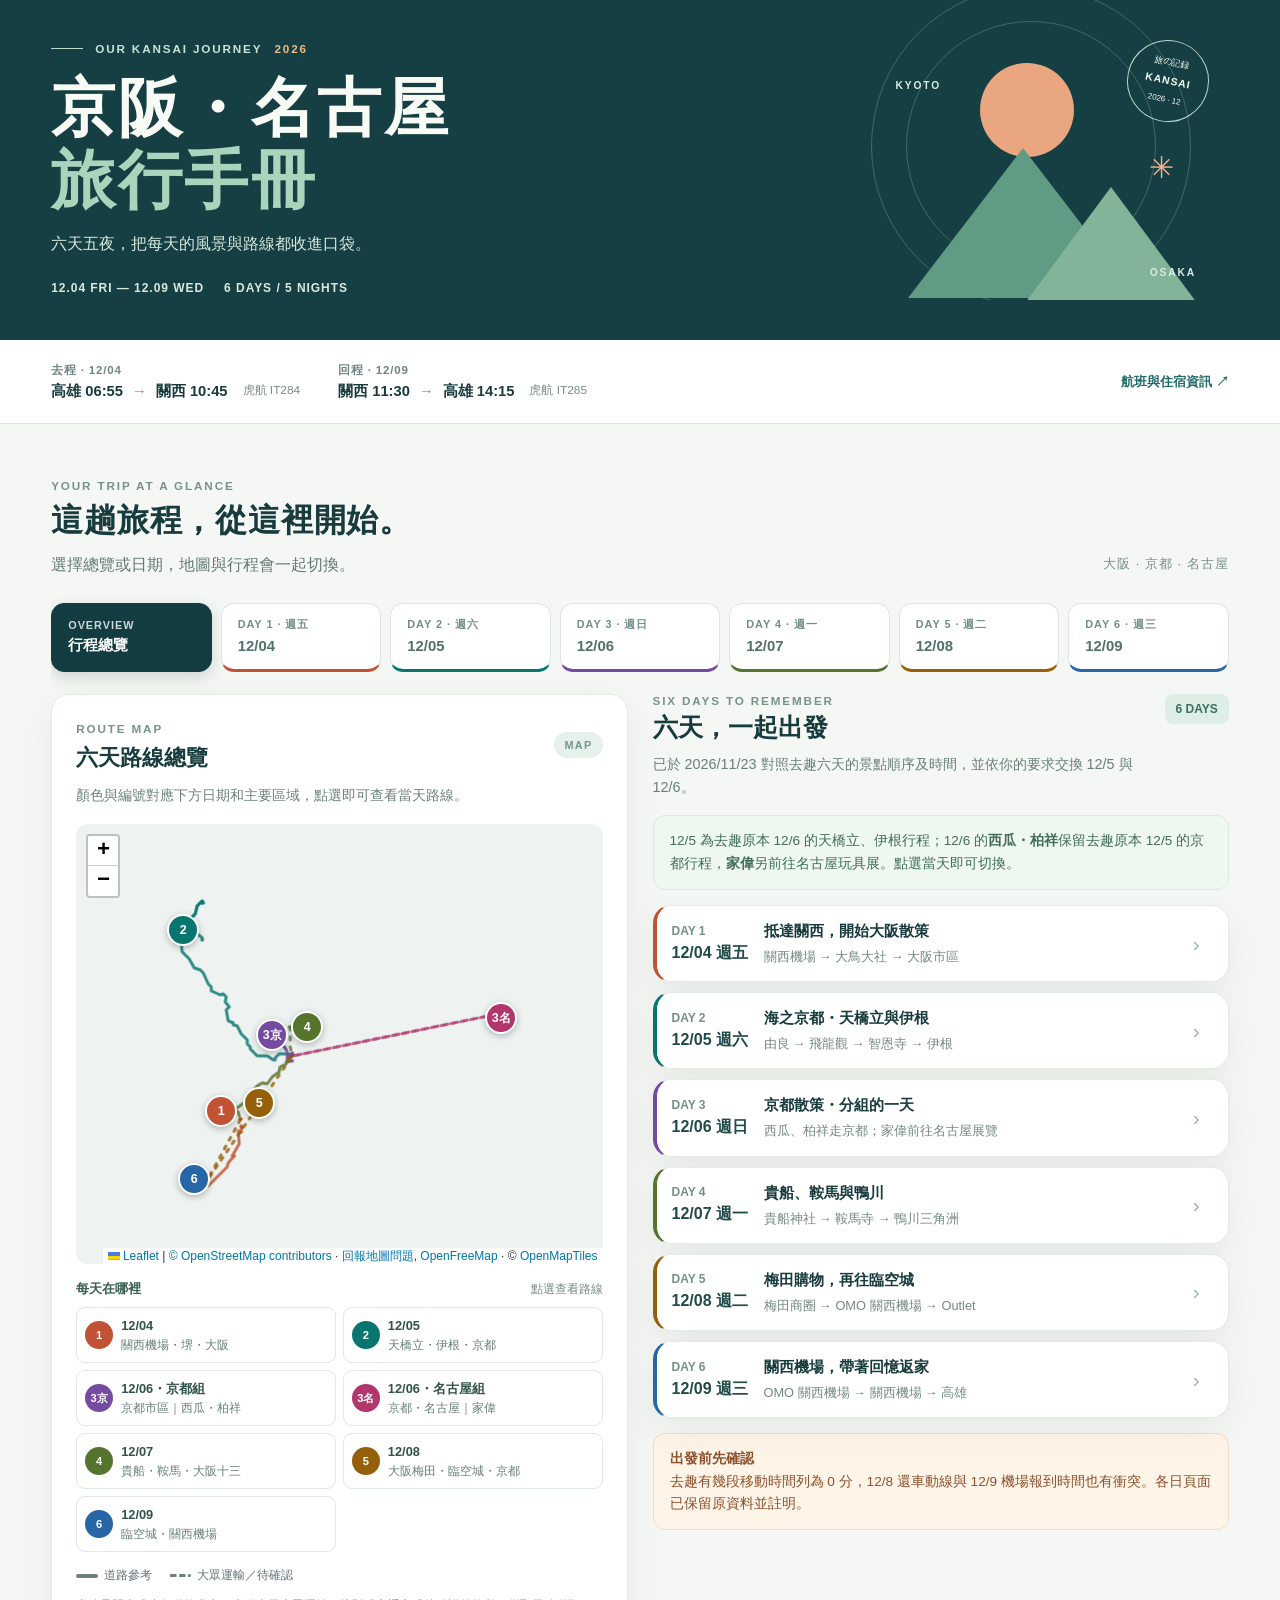
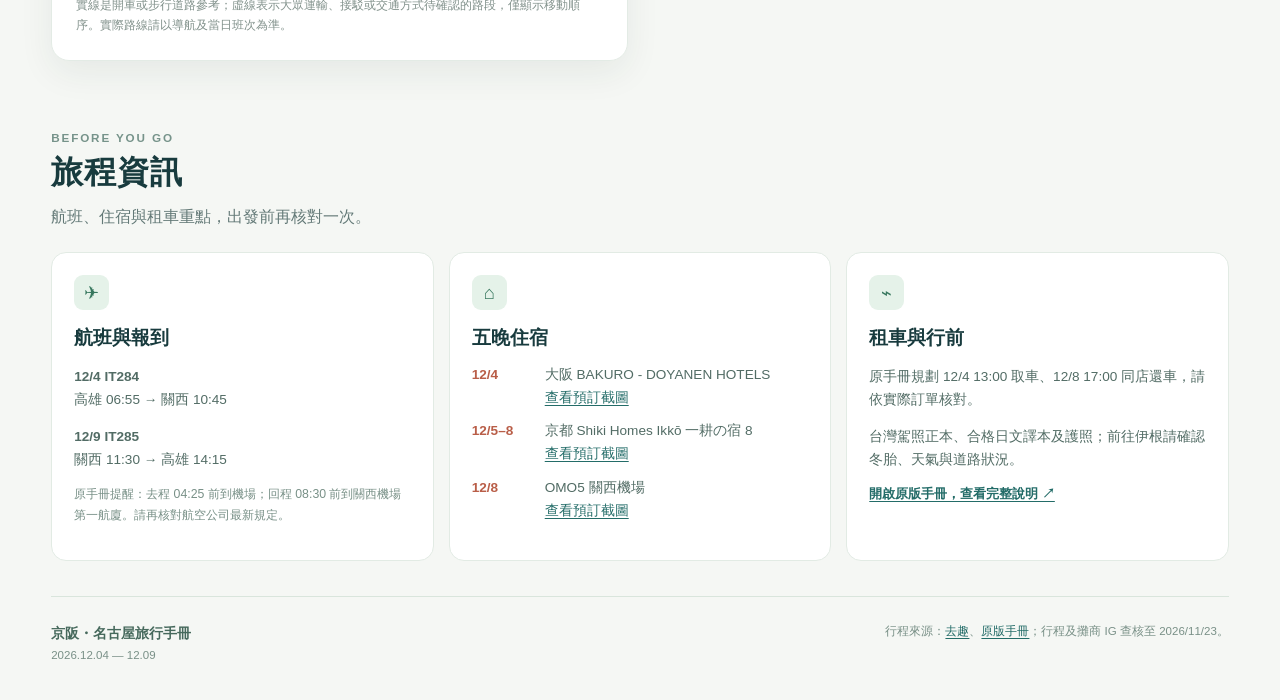
==== kansai.html @ f2fd90d2 "Add new Kansai/Nagoya travel handbook as kansai.html The redesigned handbook (interactive map, per-d" ====
<!doctype html>
<html lang="zh-Hant">
<head>
  <meta charset="utf-8">
  <meta name="viewport" content="width=device-width, initial-scale=1">
  <meta name="theme-color" content="#133c40">
  <meta name="description" content="2026 京阪六日旅行手冊，每日路線、交通、住宿與名古屋展覽資訊。">
  <title>京阪・名古屋旅行手冊 | 2026.12.04—12.09</title>
  <link rel="stylesheet" href="assets/vendor/leaflet/leaflet.css">
  <link rel="stylesheet" href="assets/vendor/maplibre/maplibre-gl.css">
  <link rel="stylesheet" href="assets/style.css?v=20261124">
  <script src="assets/vendor/leaflet/leaflet.js" defer></script>
  <script src="assets/vendor/maplibre/maplibre-gl.js" defer></script>
  <script src="assets/vendor/maplibre/leaflet-maplibre-gl.js" defer></script>
  <script src="assets/dealers.js?v=20261124" defer></script>
  <script src="assets/itinerary.js?v=20261124" defer></script>
  <script src="assets/transport.js?v=20261124" defer></script>
  <script src="assets/photos.js?v=20261124" defer></script>
  <script src="assets/routes.js?v=20261124" defer></script>
  <script src="assets/app.js?v=20261124" defer></script>
</head>
<body>
  <a class="skip-link" href="#main">跳到行程內容</a>
  <header class="hero">
    <div class="wrap hero-inner">
      <div class="hero-copy">
        <div class="eyebrow"><span class="eyebrow-line"></span> OUR KANSAI JOURNEY <span>2026</span></div>
        <h1>京阪・名古屋<br><em>旅行手冊</em></h1>
        <p>六天五夜，把每天的風景與路線都收進口袋。</p>
        <div class="hero-meta"><span>12.04 FRI — 12.09 WED</span><span>6 DAYS / 5 NIGHTS</span></div>
      </div>
      <div class="hero-art" aria-hidden="true">
        <div class="art-orbit orbit-one"></div><div class="art-orbit orbit-two"></div>
        <div class="art-sun"></div><div class="art-mountain mountain-one"></div><div class="art-mountain mountain-two"></div>
        <div class="art-stamp"><span>旅の記録</span><strong>KANSAI</strong><small>2026 · 12</small></div>
        <span class="art-label label-kyoto">KYOTO</span><span class="art-label label-osaka">OSAKA</span><span class="art-star">✳</span>
      </div>
    </div>
  </header>

  <div class="travel-strip"><div class="wrap travel-strip-inner">
    <div><span class="strip-label">去程 · 12/04</span><strong>高雄 06:55 <span class="route-arrow">→</span> 關西 10:45</strong><small>虎航 IT284</small></div>
    <div><span class="strip-label">回程 · 12/09</span><strong>關西 11:30 <span class="route-arrow">→</span> 高雄 14:15</strong><small>虎航 IT285</small></div>
    <a href="#practical">航班與住宿資訊 <span aria-hidden="true">↗</span></a>
  </div></div>

  <main class="wrap main" id="main">
    <div class="section-heading intro-heading"><div><div class="kicker">YOUR TRIP AT A GLANCE</div><h2>這趟旅程，從這裡開始。</h2><p>選擇總覽或日期，地圖與行程會一起切換。</p></div><span class="heading-note">大阪 · 京都 · 名古屋</span></div>
    <nav id="day-nav" class="day-nav" aria-label="選擇行程日期"></nav>
    <div id="group-control" class="group-control" hidden></div>
    <div class="workspace">
      <section class="map-panel panel" aria-labelledby="map-title">
        <div class="panel-heading"><div><span class="kicker">ROUTE MAP</span><h2 id="map-title">旅程總覽</h2></div><span class="map-badge">MAP</span></div>
        <p class="map-intro" id="map-intro">六天路線一次看，選擇日期可查看當天的景點順序。</p>
        <div id="map" class="map" aria-label="行程地圖"></div>
        <p id="map-fallback" class="map-fallback" role="status" hidden>地圖底圖暫時無法載入；景點、路線標記和下方的 Google 地圖連結仍可使用。請確認網路連線後重新整理。</p>
        <div id="map-stops" class="map-stops" aria-label="當日景點順序" hidden></div>
        <div id="map-days" class="map-days" aria-label="各日路線與區域" hidden></div>
        <div id="map-legend" class="map-legend"></div>
        <p id="map-missing" class="map-missing" hidden></p>
        <p class="map-caption">實線是開車或步行道路參考；虛線表示大眾運輸、接駁或交通方式待確認的路段，僅顯示移動順序。實際路線請以導航及當日班次為準。</p>
      </section>
      <section id="itinerary" class="itinerary" aria-live="polite"></section>
    </div>

    <section class="practical" id="practical" aria-labelledby="practical-title">
      <div class="section-heading"><div><div class="kicker">BEFORE YOU GO</div><h2 id="practical-title">旅程資訊</h2><p>航班、住宿與租車重點，出發前再核對一次。</p></div></div>
      <div class="practical-grid">
        <article class="info-card"><span class="info-icon">✈</span><h3>航班與報到</h3><p><strong>12/4 IT284</strong><br>高雄 06:55 → 關西 10:45</p><p><strong>12/9 IT285</strong><br>關西 11:30 → 高雄 14:15</p><p class="muted">原手冊提醒：去程 04:25 前到機場；回程 08:30 前到關西機場第一航廈。請再核對航空公司最新規定。</p></article>
        <article class="info-card"><span class="info-icon">⌂</span><h3>五晚住宿</h3><ul class="stay-list"><li><b>12/4</b><span>大阪 BAKURO - DOYANEN HOTELS<br><a href="BAKURO%20DOYANEN%20HOTELS.jpg" target="_blank" rel="noopener">查看預訂截圖</a></span></li><li><b>12/5–8</b><span>京都 Shiki Homes Ikkō 一耕の宿 8<br><a href="1205-1208%EF%BD%9CShiki%20Homes%20Ikk%C5%8D%20%E4%B8%80%E8%80%95%E3%81%AE%E5%AE%BF%208.jpg" target="_blank" rel="noopener">查看預訂截圖</a></span></li><li><b>12/8</b><span>OMO5 關西機場<br><a href="1208%EF%BD%9COMO%E6%98%9F%E9%87%8E%E9%A3%AF%E5%BA%97.jpg" target="_blank" rel="noopener">查看預訂截圖</a></span></li></ul></article>
        <article class="info-card"><span class="info-icon">⌁</span><h3>租車與行前</h3><p>原手冊規劃 12/4 13:00 取車、12/8 17:00 同店還車，請依實際訂單核對。</p><p>台灣駕照正本、合格日文譯本及護照；前往伊根請確認冬胎、天氣與道路狀況。</p><a class="text-link" href="osaka.html" target="_blank" rel="noopener">開啟原版手冊，查看完整說明 ↗</a></article>
      </div>
    </section>
    <footer><div><strong>京阪・名古屋旅行手冊</strong><span>2026.12.04 — 12.09</span></div><div>行程來源：<a href="https://www.chictrip.com.tw/?travelScheduleList=open" target="_blank" rel="noopener">去趣</a>、<a href="osaka.html" target="_blank" rel="noopener">原版手冊</a>；行程及攤商 IG 查核至 2026/11/23。</div></footer>
  </main>
</body>
</html>
---- assets/vendor/leaflet/leaflet.css ----
/* required styles */

.leaflet-pane,
.leaflet-tile,
.leaflet-marker-icon,
.leaflet-marker-shadow,
.leaflet-tile-container,
.leaflet-pane > svg,
.leaflet-pane > canvas,
.leaflet-zoom-box,
.leaflet-image-layer,
.leaflet-layer {
	position: absolute;
	left: 0;
	top: 0;
	}
.leaflet-container {
	overflow: hidden;
	}
.leaflet-tile,
.leaflet-marker-icon,
.leaflet-marker-shadow {
	-webkit-user-select: none;
	   -moz-user-select: none;
	        user-select: none;
	  -webkit-user-drag: none;
	}
/* Prevents IE11 from highlighting tiles in blue */
.leaflet-tile::selection {
	background: transparent;
}
/* Safari renders non-retina tile on retina better with this, but Chrome is worse */
.leaflet-safari .leaflet-tile {
	image-rendering: -webkit-optimize-contrast;
	}
/* hack that prevents hw layers "stretching" when loading new tiles */
.leaflet-safari .leaflet-tile-container {
	width: 1600px;
	height: 1600px;
	-webkit-transform-origin: 0 0;
	}
.leaflet-marker-icon,
.leaflet-marker-shadow {
	display: block;
	}
/* .leaflet-container svg: reset svg max-width decleration shipped in Joomla! (joomla.org) 3.x */
/* .leaflet-container img: map is broken in FF if you have max-width: 100% on tiles */
.leaflet-container .leaflet-overlay-pane svg {
	max-width: none !important;
	max-height: none !important;
	}
.leaflet-container .leaflet-marker-pane img,
.leaflet-container .leaflet-shadow-pane img,
.leaflet-container .leaflet-tile-pane img,
.leaflet-container img.leaflet-image-layer,
.leaflet-container .leaflet-tile {
	max-width: none !important;
	max-height: none !important;
	width: auto;
	padding: 0;
	}

.leaflet-container img.leaflet-tile {
	/* See: https://bugs.chromium.org/p/chromium/issues/detail?id=600120 */
	mix-blend-mode: plus-lighter;
}

.leaflet-container.leaflet-touch-zoom {
	-ms-touch-action: pan-x pan-y;
	touch-action: pan-x pan-y;
	}
.leaflet-container.leaflet-touch-drag {
	-ms-touch-action: pinch-zoom;
	/* Fallback for FF which doesn't support pinch-zoom */
	touch-action: none;
	touch-action: pinch-zoom;
}
.leaflet-container.leaflet-touch-drag.leaflet-touch-zoom {
	-ms-touch-action: none;
	touch-action: none;
}
.leaflet-container {
	-webkit-tap-highlight-color: transparent;
}
.leaflet-container a {
	-webkit-tap-highlight-color: rgba(51, 181, 229, 0.4);
}
.leaflet-tile {
	filter: inherit;
	visibility: hidden;
	}
.leaflet-tile-loaded {
	visibility: inherit;
	}
.leaflet-zoom-box {
	width: 0;
	height: 0;
	-moz-box-sizing: border-box;
	     box-sizing: border-box;
	z-index: 800;
	}
/* workaround for https://bugzilla.mozilla.org/show_bug.cgi?id=888319 */
.leaflet-overlay-pane svg {
	-moz-user-select: none;
	}

.leaflet-pane         { z-index: 400; }

.leaflet-tile-pane    { z-index: 200; }
.leaflet-overlay-pane { z-index: 400; }
.leaflet-shadow-pane  { z-index: 500; }
.leaflet-marker-pane  { z-index: 600; }
.leaflet-tooltip-pane   { z-index: 650; }
.leaflet-popup-pane   { z-index: 700; }

.leaflet-map-pane canvas { z-index: 100; }
.leaflet-map-pane svg    { z-index: 200; }

.leaflet-vml-shape {
	width: 1px;
	height: 1px;
	}
.lvml {
	behavior: url(#default#VML);
	display: inline-block;
	position: absolute;
	}


/* control positioning */

.leaflet-control {
	position: relative;
	z-index: 800;
	pointer-events: visiblePainted; /* IE 9-10 doesn't have auto */
	pointer-events: auto;
	}
.leaflet-top,
.leaflet-bottom {
	position: absolute;
	z-index: 1000;
	pointer-events: none;
	}
.leaflet-top {
	top: 0;
	}
.leaflet-right {
	right: 0;
	}
.leaflet-bottom {
	bottom: 0;
	}
.leaflet-left {
	left: 0;
	}
.leaflet-control {
	float: left;
	clear: both;
	}
.leaflet-right .leaflet-control {
	float: right;
	}
.leaflet-top .leaflet-control {
	margin-top: 10px;
	}
.leaflet-bottom .leaflet-control {
	margin-bottom: 10px;
	}
.leaflet-left .leaflet-control {
	margin-left: 10px;
	}
.leaflet-right .leaflet-control {
	margin-right: 10px;
	}


/* zoom and fade animations */

.leaflet-fade-anim .leaflet-popup {
	opacity: 0;
	-webkit-transition: opacity 0.2s linear;
	   -moz-transition: opacity 0.2s linear;
	        transition: opacity 0.2s linear;
	}
.leaflet-fade-anim .leaflet-map-pane .leaflet-popup {
	opacity: 1;
	}
.leaflet-zoom-animated {
	-webkit-transform-origin: 0 0;
	    -ms-transform-origin: 0 0;
	        transform-origin: 0 0;
	}
svg.leaflet-zoom-animated {
	will-change: transform;
}

.leaflet-zoom-anim .leaflet-zoom-animated {
	-webkit-transition: -webkit-transform 0.25s cubic-bezier(0,0,0.25,1);
	   -moz-transition:    -moz-transform 0.25s cubic-bezier(0,0,0.25,1);
	        transition:         transform 0.25s cubic-bezier(0,0,0.25,1);
	}
.leaflet-zoom-anim .leaflet-tile,
.leaflet-pan-anim .leaflet-tile {
	-webkit-transition: none;
	   -moz-transition: none;
	        transition: none;
	}

.leaflet-zoom-anim .leaflet-zoom-hide {
	visibility: hidden;
	}


/* cursors */

.leaflet-interactive {
	cursor: pointer;
	}
.leaflet-grab {
	cursor: -webkit-grab;
	cursor:    -moz-grab;
	cursor:         grab;
	}
.leaflet-crosshair,
.leaflet-crosshair .leaflet-interactive {
	cursor: crosshair;
	}
.leaflet-popup-pane,
.leaflet-control {
	cursor: auto;
	}
.leaflet-dragging .leaflet-grab,
.leaflet-dragging .leaflet-grab .leaflet-interactive,
.leaflet-dragging .leaflet-marker-draggable {
	cursor: move;
	cursor: -webkit-grabbing;
	cursor:    -moz-grabbing;
	cursor:         grabbing;
	}

/* marker & overlays interactivity */
.leaflet-marker-icon,
.leaflet-marker-shadow,
.leaflet-image-layer,
.leaflet-pane > svg path,
.leaflet-tile-container {
	pointer-events: none;
	}

.leaflet-marker-icon.leaflet-interactive,
.leaflet-image-layer.leaflet-interactive,
.leaflet-pane > svg path.leaflet-interactive,
svg.leaflet-image-layer.leaflet-interactive path {
	pointer-events: visiblePainted; /* IE 9-10 doesn't have auto */
	pointer-events: auto;
	}

/* visual tweaks */

.leaflet-container {
	background: #ddd;
	outline-offset: 1px;
	}
.leaflet-container a {
	color: #0078A8;
	}
.leaflet-zoom-box {
	border: 2px dotted #38f;
	background: rgba(255,255,255,0.5);
	}


/* general typography */
.leaflet-container {
	font-family: "Helvetica Neue", Arial, Helvetica, sans-serif;
	font-size: 12px;
	font-size: 0.75rem;
	line-height: 1.5;
	}


/* general toolbar styles */

.leaflet-bar {
	box-shadow: 0 1px 5px rgba(0,0,0,0.65);
	border-radius: 4px;
	}
.leaflet-bar a {
	background-color: #fff;
	border-bottom: 1px solid #ccc;
	width: 26px;
	height: 26px;
	line-height: 26px;
	display: block;
	text-align: center;
	text-decoration: none;
	color: black;
	}
.leaflet-bar a,
.leaflet-control-layers-toggle {
	background-position: 50% 50%;
	background-repeat: no-repeat;
	display: block;
	}
.leaflet-bar a:hover,
.leaflet-bar a:focus {
	background-color: #f4f4f4;
	}
.leaflet-bar a:first-child {
	border-top-left-radius: 4px;
	border-top-right-radius: 4px;
	}
.leaflet-bar a:last-child {
	border-bottom-left-radius: 4px;
	border-bottom-right-radius: 4px;
	border-bottom: none;
	}
.leaflet-bar a.leaflet-disabled {
	cursor: default;
	background-color: #f4f4f4;
	color: #bbb;
	}

.leaflet-touch .leaflet-bar a {
	width: 30px;
	height: 30px;
	line-height: 30px;
	}
.leaflet-touch .leaflet-bar a:first-child {
	border-top-left-radius: 2px;
	border-top-right-radius: 2px;
	}
.leaflet-touch .leaflet-bar a:last-child {
	border-bottom-left-radius: 2px;
	border-bottom-right-radius: 2px;
	}

/* zoom control */

.leaflet-control-zoom-in,
.leaflet-control-zoom-out {
	font: bold 18px 'Lucida Console', Monaco, monospace;
	text-indent: 1px;
	}

.leaflet-touch .leaflet-control-zoom-in, .leaflet-touch .leaflet-control-zoom-out  {
	font-size: 22px;
	}


/* layers control */

.leaflet-control-layers {
	box-shadow: 0 1px 5px rgba(0,0,0,0.4);
	background: #fff;
	border-radius: 5px;
	}
.leaflet-control-layers-toggle {
	background-image: url(images/layers.png);
	width: 36px;
	height: 36px;
	}
.leaflet-retina .leaflet-control-layers-toggle {
	background-image: url(images/layers-2x.png);
	background-size: 26px 26px;
	}
.leaflet-touch .leaflet-control-layers-toggle {
	width: 44px;
	height: 44px;
	}
.leaflet-control-layers .leaflet-control-layers-list,
.leaflet-control-layers-expanded .leaflet-control-layers-toggle {
	display: none;
	}
.leaflet-control-layers-expanded .leaflet-control-layers-list {
	display: block;
	position: relative;
	}
.leaflet-control-layers-expanded {
	padding: 6px 10px 6px 6px;
	color: #333;
	background: #fff;
	}
.leaflet-control-layers-scrollbar {
	overflow-y: scroll;
	overflow-x: hidden;
	padding-right: 5px;
	}
.leaflet-control-layers-selector {
	margin-top: 2px;
	position: relative;
	top: 1px;
	}
.leaflet-control-layers label {
	display: block;
	font-size: 13px;
	font-size: 1.08333em;
	}
.leaflet-control-layers-separator {
	height: 0;
	border-top: 1px solid #ddd;
	margin: 5px -10px 5px -6px;
	}

/* Default icon URLs */
.leaflet-default-icon-path { /* used only in path-guessing heuristic, see L.Icon.Default */
	background-image: url(images/marker-icon.png);
	}


/* attribution and scale controls */

.leaflet-container .leaflet-control-attribution {
	background: #fff;
	background: rgba(255, 255, 255, 0.8);
	margin: 0;
	}
.leaflet-control-attribution,
.leaflet-control-scale-line {
	padding: 0 5px;
	color: #333;
	line-height: 1.4;
	}
.leaflet-control-attribution a {
	text-decoration: none;
	}
.leaflet-control-attribution a:hover,
.leaflet-control-attribution a:focus {
	text-decoration: underline;
	}
.leaflet-attribution-flag {
	display: inline !important;
	vertical-align: baseline !important;
	width: 1em;
	height: 0.6669em;
	}
.leaflet-left .leaflet-control-scale {
	margin-left: 5px;
	}
.leaflet-bottom .leaflet-control-scale {
	margin-bottom: 5px;
	}
.leaflet-control-scale-line {
	border: 2px solid #777;
	border-top: none;
	line-height: 1.1;
	padding: 2px 5px 1px;
	white-space: nowrap;
	-moz-box-sizing: border-box;
	     box-sizing: border-box;
	background: rgba(255, 255, 255, 0.8);
	text-shadow: 1px 1px #fff;
	}
.leaflet-control-scale-line:not(:first-child) {
	border-top: 2px solid #777;
	border-bottom: none;
	margin-top: -2px;
	}
.leaflet-control-scale-line:not(:first-child):not(:last-child) {
	border-bottom: 2px solid #777;
	}

.leaflet-touch .leaflet-control-attribution,
.leaflet-touch .leaflet-control-layers,
.leaflet-touch .leaflet-bar {
	box-shadow: none;
	}
.leaflet-touch .leaflet-control-layers,
.leaflet-touch .leaflet-bar {
	border: 2px solid rgba(0,0,0,0.2);
	background-clip: padding-box;
	}


/* popup */

.leaflet-popup {
	position: absolute;
	text-align: center;
	margin-bottom: 20px;
	}
.leaflet-popup-content-wrapper {
	padding: 1px;
	text-align: left;
	border-radius: 12px;
	}
.leaflet-popup-content {
	margin: 13px 24px 13px 20px;
	line-height: 1.3;
	font-size: 13px;
	font-size: 1.08333em;
	min-height: 1px;
	}
.leaflet-popup-content p {
	margin: 17px 0;
	margin: 1.3em 0;
	}
.leaflet-popup-tip-container {
	width: 40px;
	height: 20px;
	position: absolute;
	left: 50%;
	margin-top: -1px;
	margin-left: -20px;
	overflow: hidden;
	pointer-events: none;
	}
.leaflet-popup-tip {
	width: 17px;
	height: 17px;
	padding: 1px;

	margin: -10px auto 0;
	pointer-events: auto;

	-webkit-transform: rotate(45deg);
	   -moz-transform: rotate(45deg);
	    -ms-transform: rotate(45deg);
	        transform: rotate(45deg);
	}
.leaflet-popup-content-wrapper,
.leaflet-popup-tip {
	background: white;
	color: #333;
	box-shadow: 0 3px 14px rgba(0,0,0,0.4);
	}
.leaflet-container a.leaflet-popup-close-button {
	position: absolute;
	top: 0;
	right: 0;
	border: none;
	text-align: center;
	width: 24px;
	height: 24px;
	font: 16px/24px Tahoma, Verdana, sans-serif;
	color: #757575;
	text-decoration: none;
	background: transparent;
	}
.leaflet-container a.leaflet-popup-close-button:hover,
.leaflet-container a.leaflet-popup-close-button:focus {
	color: #585858;
	}
.leaflet-popup-scrolled {
	overflow: auto;
	}

.leaflet-oldie .leaflet-popup-content-wrapper {
	-ms-zoom: 1;
	}
.leaflet-oldie .leaflet-popup-tip {
	width: 24px;
	margin: 0 auto;

	-ms-filter: "progid:DXImageTransform.Microsoft.Matrix(M11=0.70710678, M12=0.70710678, M21=-0.70710678, M22=0.70710678)";
	filter: progid:DXImageTransform.Microsoft.Matrix(M11=0.70710678, M12=0.70710678, M21=-0.70710678, M22=0.70710678);
	}

.leaflet-oldie .leaflet-control-zoom,
.leaflet-oldie .leaflet-control-layers,
.leaflet-oldie .leaflet-popup-content-wrapper,
.leaflet-oldie .leaflet-popup-tip {
	border: 1px solid #999;
	}


/* div icon */

.leaflet-div-icon {
	background: #fff;
	border: 1px solid #666;
	}


/* Tooltip */
/* Base styles for the element that has a tooltip */
.leaflet-tooltip {
	position: absolute;
	padding: 6px;
	background-color: #fff;
	border: 1px solid #fff;
	border-radius: 3px;
	color: #222;
	white-space: nowrap;
	-webkit-user-select: none;
	-moz-user-select: none;
	-ms-user-select: none;
	user-select: none;
	pointer-events: none;
	box-shadow: 0 1px 3px rgba(0,0,0,0.4);
	}
.leaflet-tooltip.leaflet-interactive {
	cursor: pointer;
	pointer-events: auto;
	}
.leaflet-tooltip-top:before,
.leaflet-tooltip-bottom:before,
.leaflet-tooltip-left:before,
.leaflet-tooltip-right:before {
	position: absolute;
	pointer-events: none;
	border: 6px solid transparent;
	background: transparent;
	content: "";
	}

/* Directions */

.leaflet-tooltip-bottom {
	margin-top: 6px;
}
.leaflet-tooltip-top {
	margin-top: -6px;
}
.leaflet-tooltip-bottom:before,
.leaflet-tooltip-top:before {
	left: 50%;
	margin-left: -6px;
	}
.leaflet-tooltip-top:before {
	bottom: 0;
	margin-bottom: -12px;
	border-top-color: #fff;
	}
.leaflet-tooltip-bottom:before {
	top: 0;
	margin-top: -12px;
	margin-left: -6px;
	border-bottom-color: #fff;
	}
.leaflet-tooltip-left {
	margin-left: -6px;
}
.leaflet-tooltip-right {
	margin-left: 6px;
}
.leaflet-tooltip-left:before,
.leaflet-tooltip-right:before {
	top: 50%;
	margin-top: -6px;
	}
.leaflet-tooltip-left:before {
	right: 0;
	margin-right: -12px;
	border-left-color: #fff;
	}
.leaflet-tooltip-right:before {
	left: 0;
	margin-left: -12px;
	border-right-color: #fff;
	}

/* Printing */

@media print {
	/* Prevent printers from removing background-images of controls. */
	.leaflet-control {
		-webkit-print-color-adjust: exact;
		print-color-adjust: exact;
		}
	}
---- assets/vendor/maplibre/maplibre-gl.css ----
.maplibregl-map{font:12px/20px Helvetica Neue,Arial,Helvetica,sans-serif;overflow:hidden;position:relative;-webkit-tap-highlight-color:rgb(0,0,0,0)}.maplibregl-canvas{left:0;position:absolute;top:0}.maplibregl-map:fullscreen{height:100%;width:100%}.maplibregl-ctrl-group button.maplibregl-ctrl-compass{touch-action:none}.maplibregl-canvas-container.maplibregl-interactive,.maplibregl-ctrl-group button.maplibregl-ctrl-compass{cursor:grab;-webkit-user-select:none;-moz-user-select:none;user-select:none}.maplibregl-canvas-container.maplibregl-interactive.maplibregl-track-pointer{cursor:pointer}.maplibregl-canvas-container.maplibregl-interactive:active,.maplibregl-ctrl-group button.maplibregl-ctrl-compass:active{cursor:grabbing}.maplibregl-canvas-container.maplibregl-touch-zoom-rotate,.maplibregl-canvas-container.maplibregl-touch-zoom-rotate .maplibregl-canvas{touch-action:pan-x pan-y}.maplibregl-canvas-container.maplibregl-touch-drag-pan,.maplibregl-canvas-container.maplibregl-touch-drag-pan .maplibregl-canvas{touch-action:pinch-zoom}.maplibregl-canvas-container.maplibregl-touch-zoom-rotate.maplibregl-touch-drag-pan,.maplibregl-canvas-container.maplibregl-touch-zoom-rotate.maplibregl-touch-drag-pan .maplibregl-canvas{touch-action:none}.maplibregl-canvas-container.maplibregl-touch-drag-pan.maplibregl-cooperative-gestures,.maplibregl-canvas-container.maplibregl-touch-drag-pan.maplibregl-cooperative-gestures .maplibregl-canvas{touch-action:pan-x pan-y}.maplibregl-ctrl-bottom-left,.maplibregl-ctrl-bottom-right,.maplibregl-ctrl-top-left,.maplibregl-ctrl-top-right{pointer-events:none;position:absolute;z-index:2}.maplibregl-ctrl-top-left{left:0;top:0}.maplibregl-ctrl-top-right{right:0;top:0}.maplibregl-ctrl-bottom-left{bottom:0;left:0}.maplibregl-ctrl-bottom-right{bottom:0;right:0}.maplibregl-ctrl{clear:both;pointer-events:auto;transform:translate(0)}.maplibregl-ctrl-top-left .maplibregl-ctrl{float:left;margin:10px 0 0 10px}.maplibregl-ctrl-top-right .maplibregl-ctrl{float:right;margin:10px 10px 0 0}.maplibregl-ctrl-bottom-left .maplibregl-ctrl{float:left;margin:0 0 10px 10px}.maplibregl-ctrl-bottom-right .maplibregl-ctrl{float:right;margin:0 10px 10px 0}.maplibregl-ctrl-group{background:#fff;border-radius:4px}.maplibregl-ctrl-group:not(:empty){box-shadow:0 0 0 2px rgba(0,0,0,.1)}@media (forced-colors:active){.maplibregl-ctrl-group:not(:empty){box-shadow:0 0 0 2px ButtonText}}.maplibregl-ctrl-group button{background-color:transparent;border:0;box-sizing:border-box;cursor:pointer;display:block;height:29px;outline:none;padding:0;width:29px}.maplibregl-ctrl-group button+button{border-top:1px solid #ddd}.maplibregl-ctrl button .maplibregl-ctrl-icon{background-position:50%;background-repeat:no-repeat;display:block;height:100%;width:100%}@media (forced-colors:active){.maplibregl-ctrl-icon{background-color:transparent}.maplibregl-ctrl-group button+button{border-top:1px solid ButtonText}}.maplibregl-ctrl button::-moz-focus-inner{border:0;padding:0}.maplibregl-ctrl-attrib-button:focus,.maplibregl-ctrl-group button:focus{box-shadow:0 0 2px 2px #0096ff}.maplibregl-ctrl button:disabled{cursor:not-allowed}.maplibregl-ctrl button:disabled .maplibregl-ctrl-icon{opacity:.25}@media (hover:hover){.maplibregl-ctrl button:not(:disabled):hover{background-color:rgba(0,0,0,.05)}}.maplibregl-ctrl button:not(:disabled):active{background-color:rgba(0,0,0,.05)}.maplibregl-ctrl-group button:focus:focus-visible{box-shadow:0 0 2px 2px #0096ff}.maplibregl-ctrl-group button:focus:not(:focus-visible){box-shadow:none}.maplibregl-ctrl-group button:focus:first-child{border-radius:4px 4px 0 0}.maplibregl-ctrl-group button:focus:last-child{border-radius:0 0 4px 4px}.maplibregl-ctrl-group button:focus:only-child{border-radius:inherit}.maplibregl-ctrl button.maplibregl-ctrl-zoom-out .maplibregl-ctrl-icon{background-image:url("data:image/svg+xml;charset=utf-8,%3Csvg xmlns='http://www.w3.org/2000/svg' width='29' height='29' fill='%23333' viewBox='0 0 29 29'%3E%3Cpath d='M10 13c-.75 0-1.5.75-1.5 1.5S9.25 16 10 16h9c.75 0 1.5-.75 1.5-1.5S19.75 13 19 13z'/%3E%3C/svg%3E")}.maplibregl-ctrl button.maplibregl-ctrl-zoom-in .maplibregl-ctrl-icon{background-image:url("data:image/svg+xml;charset=utf-8,%3Csvg xmlns='http://www.w3.org/2000/svg' width='29' height='29' fill='%23333' viewBox='0 0 29 29'%3E%3Cpath d='M14.5 8.5c-.75 0-1.5.75-1.5 1.5v3h-3c-.75 0-1.5.75-1.5 1.5S9.25 16 10 16h3v3c0 .75.75 1.5 1.5 1.5S16 19.75 16 19v-3h3c.75 0 1.5-.75 1.5-1.5S19.75 13 19 13h-3v-3c0-.75-.75-1.5-1.5-1.5'/%3E%3C/svg%3E")}@media (forced-colors:active){.maplibregl-ctrl button.maplibregl-ctrl-zoom-out .maplibregl-ctrl-icon{background-image:url("data:image/svg+xml;charset=utf-8,%3Csvg xmlns='http://www.w3.org/2000/svg' width='29' height='29' fill='%23fff' viewBox='0 0 29 29'%3E%3Cpath d='M10 13c-.75 0-1.5.75-1.5 1.5S9.25 16 10 16h9c.75 0 1.5-.75 1.5-1.5S19.75 13 19 13z'/%3E%3C/svg%3E")}.maplibregl-ctrl button.maplibregl-ctrl-zoom-in .maplibregl-ctrl-icon{background-image:url("data:image/svg+xml;charset=utf-8,%3Csvg xmlns='http://www.w3.org/2000/svg' width='29' height='29' fill='%23fff' viewBox='0 0 29 29'%3E%3Cpath d='M14.5 8.5c-.75 0-1.5.75-1.5 1.5v3h-3c-.75 0-1.5.75-1.5 1.5S9.25 16 10 16h3v3c0 .75.75 1.5 1.5 1.5S16 19.75 16 19v-3h3c.75 0 1.5-.75 1.5-1.5S19.75 13 19 13h-3v-3c0-.75-.75-1.5-1.5-1.5'/%3E%3C/svg%3E")}}@media (forced-colors:active) and (prefers-color-scheme:light){.maplibregl-ctrl button.maplibregl-ctrl-zoom-out .maplibregl-ctrl-icon{background-image:url("data:image/svg+xml;charset=utf-8,%3Csvg xmlns='http://www.w3.org/2000/svg' width='29' height='29' viewBox='0 0 29 29'%3E%3Cpath d='M10 13c-.75 0-1.5.75-1.5 1.5S9.25 16 10 16h9c.75 0 1.5-.75 1.5-1.5S19.75 13 19 13z'/%3E%3C/svg%3E")}.maplibregl-ctrl button.maplibregl-ctrl-zoom-in .maplibregl-ctrl-icon{background-image:url("data:image/svg+xml;charset=utf-8,%3Csvg xmlns='http://www.w3.org/2000/svg' width='29' height='29' viewBox='0 0 29 29'%3E%3Cpath d='M14.5 8.5c-.75 0-1.5.75-1.5 1.5v3h-3c-.75 0-1.5.75-1.5 1.5S9.25 16 10 16h3v3c0 .75.75 1.5 1.5 1.5S16 19.75 16 19v-3h3c.75 0 1.5-.75 1.5-1.5S19.75 13 19 13h-3v-3c0-.75-.75-1.5-1.5-1.5'/%3E%3C/svg%3E")}}.maplibregl-ctrl button.maplibregl-ctrl-fullscreen .maplibregl-ctrl-icon{background-image:url("data:image/svg+xml;charset=utf-8,%3Csvg xmlns='http://www.w3.org/2000/svg' width='29' height='29' fill='%23333' viewBox='0 0 29 29'%3E%3Cpath d='M24 16v5.5c0 1.75-.75 2.5-2.5 2.5H16v-1l3-1.5-4-5.5 1-1 5.5 4 1.5-3zM6 16l1.5 3 5.5-4 1 1-4 5.5 3 1.5v1H7.5C5.75 24 5 23.25 5 21.5V16zm7-11v1l-3 1.5 4 5.5-1 1-5.5-4L6 13H5V7.5C5 5.75 5.75 5 7.5 5zm11 2.5c0-1.75-.75-2.5-2.5-2.5H16v1l3 1.5-4 5.5 1 1 5.5-4 1.5 3h1z'/%3E%3C/svg%3E")}.maplibregl-ctrl button.maplibregl-ctrl-shrink .maplibregl-ctrl-icon{background-image:url("data:image/svg+xml;charset=utf-8,%3Csvg xmlns='http://www.w3.org/2000/svg' width='29' height='29' viewBox='0 0 29 29'%3E%3Cpath d='M18.5 16c-1.75 0-2.5.75-2.5 2.5V24h1l1.5-3 5.5 4 1-1-4-5.5 3-1.5v-1zM13 18.5c0-1.75-.75-2.5-2.5-2.5H5v1l3 1.5L4 24l1 1 5.5-4 1.5 3h1zm3-8c0 1.75.75 2.5 2.5 2.5H24v-1l-3-1.5L25 5l-1-1-5.5 4L17 5h-1zM10.5 13c1.75 0 2.5-.75 2.5-2.5V5h-1l-1.5 3L5 4 4 5l4 5.5L5 12v1z'/%3E%3C/svg%3E")}@media (forced-colors:active){.maplibregl-ctrl button.maplibregl-ctrl-fullscreen .maplibregl-ctrl-icon{background-image:url("data:image/svg+xml;charset=utf-8,%3Csvg xmlns='http://www.w3.org/2000/svg' width='29' height='29' fill='%23fff' viewBox='0 0 29 29'%3E%3Cpath d='M24 16v5.5c0 1.75-.75 2.5-2.5 2.5H16v-1l3-1.5-4-5.5 1-1 5.5 4 1.5-3zM6 16l1.5 3 5.5-4 1 1-4 5.5 3 1.5v1H7.5C5.75 24 5 23.25 5 21.5V16zm7-11v1l-3 1.5 4 5.5-1 1-5.5-4L6 13H5V7.5C5 5.75 5.75 5 7.5 5zm11 2.5c0-1.75-.75-2.5-2.5-2.5H16v1l3 1.5-4 5.5 1 1 5.5-4 1.5 3h1z'/%3E%3C/svg%3E")}.maplibregl-ctrl button.maplibregl-ctrl-shrink .maplibregl-ctrl-icon{background-image:url("data:image/svg+xml;charset=utf-8,%3Csvg xmlns='http://www.w3.org/2000/svg' width='29' height='29' fill='%23fff' viewBox='0 0 29 29'%3E%3Cpath d='M18.5 16c-1.75 0-2.5.75-2.5 2.5V24h1l1.5-3 5.5 4 1-1-4-5.5 3-1.5v-1zM13 18.5c0-1.75-.75-2.5-2.5-2.5H5v1l3 1.5L4 24l1 1 5.5-4 1.5 3h1zm3-8c0 1.75.75 2.5 2.5 2.5H24v-1l-3-1.5L25 5l-1-1-5.5 4L17 5h-1zM10.5 13c1.75 0 2.5-.75 2.5-2.5V5h-1l-1.5 3L5 4 4 5l4 5.5L5 12v1z'/%3E%3C/svg%3E")}}@media (forced-colors:active) and (prefers-color-scheme:light){.maplibregl-ctrl button.maplibregl-ctrl-fullscreen .maplibregl-ctrl-icon{background-image:url("data:image/svg+xml;charset=utf-8,%3Csvg xmlns='http://www.w3.org/2000/svg' width='29' height='29' viewBox='0 0 29 29'%3E%3Cpath d='M24 16v5.5c0 1.75-.75 2.5-2.5 2.5H16v-1l3-1.5-4-5.5 1-1 5.5 4 1.5-3zM6 16l1.5 3 5.5-4 1 1-4 5.5 3 1.5v1H7.5C5.75 24 5 23.25 5 21.5V16zm7-11v1l-3 1.5 4 5.5-1 1-5.5-4L6 13H5V7.5C5 5.75 5.75 5 7.5 5zm11 2.5c0-1.75-.75-2.5-2.5-2.5H16v1l3 1.5-4 5.5 1 1 5.5-4 1.5 3h1z'/%3E%3C/svg%3E")}.maplibregl-ctrl button.maplibregl-ctrl-shrink .maplibregl-ctrl-icon{background-image:url("data:image/svg+xml;charset=utf-8,%3Csvg xmlns='http://www.w3.org/2000/svg' width='29' height='29' viewBox='0 0 29 29'%3E%3Cpath d='M18.5 16c-1.75 0-2.5.75-2.5 2.5V24h1l1.5-3 5.5 4 1-1-4-5.5 3-1.5v-1zM13 18.5c0-1.75-.75-2.5-2.5-2.5H5v1l3 1.5L4 24l1 1 5.5-4 1.5 3h1zm3-8c0 1.75.75 2.5 2.5 2.5H24v-1l-3-1.5L25 5l-1-1-5.5 4L17 5h-1zM10.5 13c1.75 0 2.5-.75 2.5-2.5V5h-1l-1.5 3L5 4 4 5l4 5.5L5 12v1z'/%3E%3C/svg%3E")}}.maplibregl-ctrl button.maplibregl-ctrl-compass .maplibregl-ctrl-icon{background-image:url("data:image/svg+xml;charset=utf-8,%3Csvg xmlns='http://www.w3.org/2000/svg' width='29' height='29' fill='%23333' viewBox='0 0 29 29'%3E%3Cpath d='m10.5 14 4-8 4 8z'/%3E%3Cpath fill='%23ccc' d='m10.5 16 4 8 4-8z'/%3E%3C/svg%3E")}@media (forced-colors:active){.maplibregl-ctrl button.maplibregl-ctrl-compass .maplibregl-ctrl-icon{background-image:url("data:image/svg+xml;charset=utf-8,%3Csvg xmlns='http://www.w3.org/2000/svg' width='29' height='29' fill='%23fff' viewBox='0 0 29 29'%3E%3Cpath d='m10.5 14 4-8 4 8z'/%3E%3Cpath fill='%23ccc' d='m10.5 16 4 8 4-8z'/%3E%3C/svg%3E")}}@media (forced-colors:active) and (prefers-color-scheme:light){.maplibregl-ctrl button.maplibregl-ctrl-compass .maplibregl-ctrl-icon{background-image:url("data:image/svg+xml;charset=utf-8,%3Csvg xmlns='http://www.w3.org/2000/svg' width='29' height='29' viewBox='0 0 29 29'%3E%3Cpath d='m10.5 14 4-8 4 8z'/%3E%3Cpath fill='%23ccc' d='m10.5 16 4 8 4-8z'/%3E%3C/svg%3E")}}.maplibregl-ctrl button.maplibregl-ctrl-globe .maplibregl-ctrl-icon{background-image:url("data:image/svg+xml;charset=utf-8,%3Csvg xmlns='http://www.w3.org/2000/svg' width='22' height='22' fill='none' stroke='%23333' viewBox='0 0 22 22'%3E%3Ccircle cx='11' cy='11' r='8.5'/%3E%3Cpath d='M17.5 11c0 4.819-3.02 8.5-6.5 8.5S4.5 15.819 4.5 11 7.52 2.5 11 2.5s6.5 3.681 6.5 8.5Z'/%3E%3Cpath d='M13.5 11c0 2.447-.331 4.64-.853 6.206-.262.785-.562 1.384-.872 1.777-.314.399-.58.517-.775.517s-.461-.118-.775-.517c-.31-.393-.61-.992-.872-1.777C8.831 15.64 8.5 13.446 8.5 11s.331-4.64.853-6.206c.262-.785.562-1.384.872-1.777.314-.399.58-.517.775-.517s.461.118.775.517c.31.393.61.992.872 1.777.522 1.565.853 3.76.853 6.206Z'/%3E%3Cpath d='M11 7.5c-1.909 0-3.622-.166-4.845-.428-.616-.132-1.08-.283-1.379-.434a1.3 1.3 0 0 1-.224-.138q.07-.058.224-.138c.299-.151.763-.302 1.379-.434C7.378 5.666 9.091 5.5 11 5.5s3.622.166 4.845.428c.616.132 1.08.283 1.379.434.105.053.177.1.224.138q-.07.058-.224.138c-.299.151-.763.302-1.379.434-1.223.262-2.936.428-4.845.428ZM4.486 6.436ZM11 16.5c-1.909 0-3.622-.166-4.845-.428-.616-.132-1.08-.283-1.379-.434a1.3 1.3 0 0 1-.224-.138 1.3 1.3 0 0 1 .224-.138c.299-.151.763-.302 1.379-.434C7.378 14.666 9.091 14.5 11 14.5s3.622.166 4.845.428c.616.132 1.08.283 1.379.434.105.053.177.1.224.138a1.3 1.3 0 0 1-.224.138c-.299.151-.763.302-1.379.434-1.223.262-2.936.428-4.845.428Zm-6.514-1.064ZM11 12.5c-2.46 0-4.672-.222-6.255-.574-.796-.177-1.406-.38-1.805-.59a1.5 1.5 0 0 1-.39-.272.3.3 0 0 1-.047-.064.3.3 0 0 1 .048-.064c.066-.073.189-.167.389-.272.399-.21 1.009-.413 1.805-.59C6.328 9.722 8.54 9.5 11 9.5s4.672.222 6.256.574c.795.177 1.405.38 1.804.59.2.105.323.2.39.272a.3.3 0 0 1 .047.064.3.3 0 0 1-.048.064 1.4 1.4 0 0 1-.389.272c-.399.21-1.009.413-1.804.59-1.584.352-3.796.574-6.256.574Zm-8.501-1.51v.002zm0 .018v.002zm17.002.002v-.002zm0-.018v-.002z'/%3E%3C/svg%3E")}.maplibregl-ctrl button.maplibregl-ctrl-globe-enabled .maplibregl-ctrl-icon{background-image:url("data:image/svg+xml;charset=utf-8,%3Csvg xmlns='http://www.w3.org/2000/svg' width='22' height='22' fill='none' stroke='%2333b5e5' viewBox='0 0 22 22'%3E%3Ccircle cx='11' cy='11' r='8.5'/%3E%3Cpath d='M17.5 11c0 4.819-3.02 8.5-6.5 8.5S4.5 15.819 4.5 11 7.52 2.5 11 2.5s6.5 3.681 6.5 8.5Z'/%3E%3Cpath d='M13.5 11c0 2.447-.331 4.64-.853 6.206-.262.785-.562 1.384-.872 1.777-.314.399-.58.517-.775.517s-.461-.118-.775-.517c-.31-.393-.61-.992-.872-1.777C8.831 15.64 8.5 13.446 8.5 11s.331-4.64.853-6.206c.262-.785.562-1.384.872-1.777.314-.399.58-.517.775-.517s.461.118.775.517c.31.393.61.992.872 1.777.522 1.565.853 3.76.853 6.206Z'/%3E%3Cpath d='M11 7.5c-1.909 0-3.622-.166-4.845-.428-.616-.132-1.08-.283-1.379-.434a1.3 1.3 0 0 1-.224-.138q.07-.058.224-.138c.299-.151.763-.302 1.379-.434C7.378 5.666 9.091 5.5 11 5.5s3.622.166 4.845.428c.616.132 1.08.283 1.379.434.105.053.177.1.224.138q-.07.058-.224.138c-.299.151-.763.302-1.379.434-1.223.262-2.936.428-4.845.428ZM4.486 6.436ZM11 16.5c-1.909 0-3.622-.166-4.845-.428-.616-.132-1.08-.283-1.379-.434a1.3 1.3 0 0 1-.224-.138 1.3 1.3 0 0 1 .224-.138c.299-.151.763-.302 1.379-.434C7.378 14.666 9.091 14.5 11 14.5s3.622.166 4.845.428c.616.132 1.08.283 1.379.434.105.053.177.1.224.138a1.3 1.3 0 0 1-.224.138c-.299.151-.763.302-1.379.434-1.223.262-2.936.428-4.845.428Zm-6.514-1.064ZM11 12.5c-2.46 0-4.672-.222-6.255-.574-.796-.177-1.406-.38-1.805-.59a1.5 1.5 0 0 1-.39-.272.3.3 0 0 1-.047-.064.3.3 0 0 1 .048-.064c.066-.073.189-.167.389-.272.399-.21 1.009-.413 1.805-.59C6.328 9.722 8.54 9.5 11 9.5s4.672.222 6.256.574c.795.177 1.405.38 1.804.59.2.105.323.2.39.272a.3.3 0 0 1 .047.064.3.3 0 0 1-.048.064 1.4 1.4 0 0 1-.389.272c-.399.21-1.009.413-1.804.59-1.584.352-3.796.574-6.256.574Zm-8.501-1.51v.002zm0 .018v.002zm17.002.002v-.002zm0-.018v-.002z'/%3E%3C/svg%3E")}.maplibregl-ctrl button.maplibregl-ctrl-terrain .maplibregl-ctrl-icon{background-image:url("data:image/svg+xml;charset=utf-8,%3Csvg xmlns='http://www.w3.org/2000/svg' width='22' height='22' fill='%23333' viewBox='0 0 22 22'%3E%3Cpath d='m1.754 13.406 4.453-4.851 3.09 3.09 3.281 3.277.969-.969-3.309-3.312 3.844-4.121 6.148 6.886h1.082v-.855l-7.207-8.07-4.84 5.187L6.169 6.57l-5.48 5.965v.871ZM.688 16.844h20.625v1.375H.688Zm0 0'/%3E%3C/svg%3E")}.maplibregl-ctrl button.maplibregl-ctrl-terrain-enabled .maplibregl-ctrl-icon{background-image:url("data:image/svg+xml;charset=utf-8,%3Csvg xmlns='http://www.w3.org/2000/svg' width='22' height='22' fill='%2333b5e5' viewBox='0 0 22 22'%3E%3Cpath d='m1.754 13.406 4.453-4.851 3.09 3.09 3.281 3.277.969-.969-3.309-3.312 3.844-4.121 6.148 6.886h1.082v-.855l-7.207-8.07-4.84 5.187L6.169 6.57l-5.48 5.965v.871ZM.688 16.844h20.625v1.375H.688Zm0 0'/%3E%3C/svg%3E")}.maplibregl-ctrl button.maplibregl-ctrl-geolocate .maplibregl-ctrl-icon{background-image:url("data:image/svg+xml;charset=utf-8,%3Csvg xmlns='http://www.w3.org/2000/svg' width='29' height='29' fill='%23333' viewBox='0 0 20 20'%3E%3Cpath d='M10 4C9 4 9 5 9 5v.1A5 5 0 0 0 5.1 9H5s-1 0-1 1 1 1 1 1h.1A5 5 0 0 0 9 14.9v.1s0 1 1 1 1-1 1-1v-.1a5 5 0 0 0 3.9-3.9h.1s1 0 1-1-1-1-1-1h-.1A5 5 0 0 0 11 5.1V5s0-1-1-1m0 2.5a3.5 3.5 0 1 1 0 7 3.5 3.5 0 1 1 0-7'/%3E%3Ccircle cx='10' cy='10' r='2'/%3E%3C/svg%3E")}.maplibregl-ctrl button.maplibregl-ctrl-geolocate:disabled .maplibregl-ctrl-icon{background-image:url("data:image/svg+xml;charset=utf-8,%3Csvg xmlns='http://www.w3.org/2000/svg' width='29' height='29' fill='%23aaa' viewBox='0 0 20 20'%3E%3Cpath d='M10 4C9 4 9 5 9 5v.1A5 5 0 0 0 5.1 9H5s-1 0-1 1 1 1 1 1h.1A5 5 0 0 0 9 14.9v.1s0 1 1 1 1-1 1-1v-.1a5 5 0 0 0 3.9-3.9h.1s1 0 1-1-1-1-1-1h-.1A5 5 0 0 0 11 5.1V5s0-1-1-1m0 2.5a3.5 3.5 0 1 1 0 7 3.5 3.5 0 1 1 0-7'/%3E%3Ccircle cx='10' cy='10' r='2'/%3E%3Cpath fill='red' d='m14 5 1 1-9 9-1-1z'/%3E%3C/svg%3E")}.maplibregl-ctrl button.maplibregl-ctrl-geolocate.maplibregl-ctrl-geolocate-active .maplibregl-ctrl-icon{background-image:url("data:image/svg+xml;charset=utf-8,%3Csvg xmlns='http://www.w3.org/2000/svg' width='29' height='29' fill='%2333b5e5' viewBox='0 0 20 20'%3E%3Cpath d='M10 4C9 4 9 5 9 5v.1A5 5 0 0 0 5.1 9H5s-1 0-1 1 1 1 1 1h.1A5 5 0 0 0 9 14.9v.1s0 1 1 1 1-1 1-1v-.1a5 5 0 0 0 3.9-3.9h.1s1 0 1-1-1-1-1-1h-.1A5 5 0 0 0 11 5.1V5s0-1-1-1m0 2.5a3.5 3.5 0 1 1 0 7 3.5 3.5 0 1 1 0-7'/%3E%3Ccircle cx='10' cy='10' r='2'/%3E%3C/svg%3E")}.maplibregl-ctrl button.maplibregl-ctrl-geolocate.maplibregl-ctrl-geolocate-active-error .maplibregl-ctrl-icon{background-image:url("data:image/svg+xml;charset=utf-8,%3Csvg xmlns='http://www.w3.org/2000/svg' width='29' height='29' fill='%23e58978' viewBox='0 0 20 20'%3E%3Cpath d='M10 4C9 4 9 5 9 5v.1A5 5 0 0 0 5.1 9H5s-1 0-1 1 1 1 1 1h.1A5 5 0 0 0 9 14.9v.1s0 1 1 1 1-1 1-1v-.1a5 5 0 0 0 3.9-3.9h.1s1 0 1-1-1-1-1-1h-.1A5 5 0 0 0 11 5.1V5s0-1-1-1m0 2.5a3.5 3.5 0 1 1 0 7 3.5 3.5 0 1 1 0-7'/%3E%3Ccircle cx='10' cy='10' r='2'/%3E%3C/svg%3E")}.maplibregl-ctrl button.maplibregl-ctrl-geolocate.maplibregl-ctrl-geolocate-background .maplibregl-ctrl-icon{background-image:url("data:image/svg+xml;charset=utf-8,%3Csvg xmlns='http://www.w3.org/2000/svg' width='29' height='29' fill='%2333b5e5' viewBox='0 0 20 20'%3E%3Cpath d='M10 4C9 4 9 5 9 5v.1A5 5 0 0 0 5.1 9H5s-1 0-1 1 1 1 1 1h.1A5 5 0 0 0 9 14.9v.1s0 1 1 1 1-1 1-1v-.1a5 5 0 0 0 3.9-3.9h.1s1 0 1-1-1-1-1-1h-.1A5 5 0 0 0 11 5.1V5s0-1-1-1m0 2.5a3.5 3.5 0 1 1 0 7 3.5 3.5 0 1 1 0-7'/%3E%3C/svg%3E")}.maplibregl-ctrl button.maplibregl-ctrl-geolocate.maplibregl-ctrl-geolocate-background-error .maplibregl-ctrl-icon{background-image:url("data:image/svg+xml;charset=utf-8,%3Csvg xmlns='http://www.w3.org/2000/svg' width='29' height='29' fill='%23e54e33' viewBox='0 0 20 20'%3E%3Cpath d='M10 4C9 4 9 5 9 5v.1A5 5 0 0 0 5.1 9H5s-1 0-1 1 1 1 1 1h.1A5 5 0 0 0 9 14.9v.1s0 1 1 1 1-1 1-1v-.1a5 5 0 0 0 3.9-3.9h.1s1 0 1-1-1-1-1-1h-.1A5 5 0 0 0 11 5.1V5s0-1-1-1m0 2.5a3.5 3.5 0 1 1 0 7 3.5 3.5 0 1 1 0-7'/%3E%3C/svg%3E")}.maplibregl-ctrl button.maplibregl-ctrl-geolocate.maplibregl-ctrl-geolocate-waiting .maplibregl-ctrl-icon{animation:maplibregl-spin 2s linear infinite}@media (forced-colors:active){.maplibregl-ctrl button.maplibregl-ctrl-geolocate .maplibregl-ctrl-icon{background-image:url("data:image/svg+xml;charset=utf-8,%3Csvg xmlns='http://www.w3.org/2000/svg' width='29' height='29' fill='%23fff' viewBox='0 0 20 20'%3E%3Cpath d='M10 4C9 4 9 5 9 5v.1A5 5 0 0 0 5.1 9H5s-1 0-1 1 1 1 1 1h.1A5 5 0 0 0 9 14.9v.1s0 1 1 1 1-1 1-1v-.1a5 5 0 0 0 3.9-3.9h.1s1 0 1-1-1-1-1-1h-.1A5 5 0 0 0 11 5.1V5s0-1-1-1m0 2.5a3.5 3.5 0 1 1 0 7 3.5 3.5 0 1 1 0-7'/%3E%3Ccircle cx='10' cy='10' r='2'/%3E%3C/svg%3E")}.maplibregl-ctrl button.maplibregl-ctrl-geolocate:disabled .maplibregl-ctrl-icon{background-image:url("data:image/svg+xml;charset=utf-8,%3Csvg xmlns='http://www.w3.org/2000/svg' width='29' height='29' fill='%23999' viewBox='0 0 20 20'%3E%3Cpath d='M10 4C9 4 9 5 9 5v.1A5 5 0 0 0 5.1 9H5s-1 0-1 1 1 1 1 1h.1A5 5 0 0 0 9 14.9v.1s0 1 1 1 1-1 1-1v-.1a5 5 0 0 0 3.9-3.9h.1s1 0 1-1-1-1-1-1h-.1A5 5 0 0 0 11 5.1V5s0-1-1-1m0 2.5a3.5 3.5 0 1 1 0 7 3.5 3.5 0 1 1 0-7'/%3E%3Ccircle cx='10' cy='10' r='2'/%3E%3Cpath fill='red' d='m14 5 1 1-9 9-1-1z'/%3E%3C/svg%3E")}.maplibregl-ctrl button.maplibregl-ctrl-geolocate.maplibregl-ctrl-geolocate-active .maplibregl-ctrl-icon{background-image:url("data:image/svg+xml;charset=utf-8,%3Csvg xmlns='http://www.w3.org/2000/svg' width='29' height='29' fill='%2333b5e5' viewBox='0 0 20 20'%3E%3Cpath d='M10 4C9 4 9 5 9 5v.1A5 5 0 0 0 5.1 9H5s-1 0-1 1 1 1 1 1h.1A5 5 0 0 0 9 14.9v.1s0 1 1 1 1-1 1-1v-.1a5 5 0 0 0 3.9-3.9h.1s1 0 1-1-1-1-1-1h-.1A5 5 0 0 0 11 5.1V5s0-1-1-1m0 2.5a3.5 3.5 0 1 1 0 7 3.5 3.5 0 1 1 0-7'/%3E%3Ccircle cx='10' cy='10' r='2'/%3E%3C/svg%3E")}.maplibregl-ctrl button.maplibregl-ctrl-geolocate.maplibregl-ctrl-geolocate-active-error .maplibregl-ctrl-icon{background-image:url("data:image/svg+xml;charset=utf-8,%3Csvg xmlns='http://www.w3.org/2000/svg' width='29' height='29' fill='%23e58978' viewBox='0 0 20 20'%3E%3Cpath d='M10 4C9 4 9 5 9 5v.1A5 5 0 0 0 5.1 9H5s-1 0-1 1 1 1 1 1h.1A5 5 0 0 0 9 14.9v.1s0 1 1 1 1-1 1-1v-.1a5 5 0 0 0 3.9-3.9h.1s1 0 1-1-1-1-1-1h-.1A5 5 0 0 0 11 5.1V5s0-1-1-1m0 2.5a3.5 3.5 0 1 1 0 7 3.5 3.5 0 1 1 0-7'/%3E%3Ccircle cx='10' cy='10' r='2'/%3E%3C/svg%3E")}.maplibregl-ctrl button.maplibregl-ctrl-geolocate.maplibregl-ctrl-geolocate-background .maplibregl-ctrl-icon{background-image:url("data:image/svg+xml;charset=utf-8,%3Csvg xmlns='http://www.w3.org/2000/svg' width='29' height='29' fill='%2333b5e5' viewBox='0 0 20 20'%3E%3Cpath d='M10 4C9 4 9 5 9 5v.1A5 5 0 0 0 5.1 9H5s-1 0-1 1 1 1 1 1h.1A5 5 0 0 0 9 14.9v.1s0 1 1 1 1-1 1-1v-.1a5 5 0 0 0 3.9-3.9h.1s1 0 1-1-1-1-1-1h-.1A5 5 0 0 0 11 5.1V5s0-1-1-1m0 2.5a3.5 3.5 0 1 1 0 7 3.5 3.5 0 1 1 0-7'/%3E%3C/svg%3E")}.maplibregl-ctrl button.maplibregl-ctrl-geolocate.maplibregl-ctrl-geolocate-background-error .maplibregl-ctrl-icon{background-image:url("data:image/svg+xml;charset=utf-8,%3Csvg xmlns='http://www.w3.org/2000/svg' width='29' height='29' fill='%23e54e33' viewBox='0 0 20 20'%3E%3Cpath d='M10 4C9 4 9 5 9 5v.1A5 5 0 0 0 5.1 9H5s-1 0-1 1 1 1 1 1h.1A5 5 0 0 0 9 14.9v.1s0 1 1 1 1-1 1-1v-.1a5 5 0 0 0 3.9-3.9h.1s1 0 1-1-1-1-1-1h-.1A5 5 0 0 0 11 5.1V5s0-1-1-1m0 2.5a3.5 3.5 0 1 1 0 7 3.5 3.5 0 1 1 0-7'/%3E%3C/svg%3E")}}@media (forced-colors:active) and (prefers-color-scheme:light){.maplibregl-ctrl button.maplibregl-ctrl-geolocate .maplibregl-ctrl-icon{background-image:url("data:image/svg+xml;charset=utf-8,%3Csvg xmlns='http://www.w3.org/2000/svg' width='29' height='29' viewBox='0 0 20 20'%3E%3Cpath d='M10 4C9 4 9 5 9 5v.1A5 5 0 0 0 5.1 9H5s-1 0-1 1 1 1 1 1h.1A5 5 0 0 0 9 14.9v.1s0 1 1 1 1-1 1-1v-.1a5 5 0 0 0 3.9-3.9h.1s1 0 1-1-1-1-1-1h-.1A5 5 0 0 0 11 5.1V5s0-1-1-1m0 2.5a3.5 3.5 0 1 1 0 7 3.5 3.5 0 1 1 0-7'/%3E%3Ccircle cx='10' cy='10' r='2'/%3E%3C/svg%3E")}.maplibregl-ctrl button.maplibregl-ctrl-geolocate:disabled .maplibregl-ctrl-icon{background-image:url("data:image/svg+xml;charset=utf-8,%3Csvg xmlns='http://www.w3.org/2000/svg' width='29' height='29' fill='%23666' viewBox='0 0 20 20'%3E%3Cpath d='M10 4C9 4 9 5 9 5v.1A5 5 0 0 0 5.1 9H5s-1 0-1 1 1 1 1 1h.1A5 5 0 0 0 9 14.9v.1s0 1 1 1 1-1 1-1v-.1a5 5 0 0 0 3.9-3.9h.1s1 0 1-1-1-1-1-1h-.1A5 5 0 0 0 11 5.1V5s0-1-1-1m0 2.5a3.5 3.5 0 1 1 0 7 3.5 3.5 0 1 1 0-7'/%3E%3Ccircle cx='10' cy='10' r='2'/%3E%3Cpath fill='red' d='m14 5 1 1-9 9-1-1z'/%3E%3C/svg%3E")}}@keyframes maplibregl-spin{0%{transform:rotate(0deg)}to{transform:rotate(1turn)}}a.maplibregl-ctrl-logo{background-image:url("data:image/svg+xml;charset=utf-8,%3Csvg xmlns='http://www.w3.org/2000/svg' width='88' height='23' fill='none'%3E%3Cpath fill='%23000' fill-opacity='.4' fill-rule='evenodd' d='M17.408 16.796h-1.827l2.501-12.095h.198l3.324 6.533.988 2.19.988-2.19 3.258-6.533h.181l2.6 12.095h-1.81l-1.218-5.644-.362-1.71-.658 1.71-2.929 5.644h-.098l-2.914-5.644-.757-1.71-.345 1.71zm1.958-3.42-.726 3.663a1.255 1.255 0 0 1-1.232 1.011h-1.827a1.255 1.255 0 0 1-1.229-1.509l2.501-12.095a1.255 1.255 0 0 1 1.23-1.001h.197a1.25 1.25 0 0 1 1.12.685l3.19 6.273 3.125-6.263a1.25 1.25 0 0 1 1.123-.695h.181a1.255 1.255 0 0 1 1.227.991l1.443 6.71a5 5 0 0 1 .314-.787l.009-.016a4.6 4.6 0 0 1 1.777-1.887c.782-.46 1.668-.667 2.611-.667a4.6 4.6 0 0 1 1.7.32l.306.134c.21-.16.474-.256.759-.256h1.694a1.255 1.255 0 0 1 1.212.925 1.255 1.255 0 0 1 1.212-.925h1.711c.284 0 .545.094.755.252.613-.3 1.312-.45 2.075-.45 1.356 0 2.557.445 3.482 1.4q.47.48.763 1.064V4.701a1.255 1.255 0 0 1 1.255-1.255h1.86A1.255 1.255 0 0 1 54.44 4.7v9.194h2.217c.19 0 .37.043.532.118v-4.77c0-.356.147-.678.385-.906a2.42 2.42 0 0 1-.682-1.71c0-.665.267-1.253.735-1.7a2.45 2.45 0 0 1 1.722-.674 2.43 2.43 0 0 1 1.705.675q.318.302.504.683V4.7a1.255 1.255 0 0 1 1.255-1.255h1.744A1.255 1.255 0 0 1 65.812 4.7v3.335a4.8 4.8 0 0 1 1.526-.246c.938 0 1.817.214 2.59.69a4.47 4.47 0 0 1 1.67 1.743v-.98a1.255 1.255 0 0 1 1.256-1.256h1.777c.233 0 .451.064.639.174a3.4 3.4 0 0 1 1.567-.372c.346 0 .861.02 1.285.232a1.25 1.25 0 0 1 .689 1.004 4.7 4.7 0 0 1 .853-.588c.795-.44 1.675-.647 2.61-.647 1.385 0 2.65.39 3.525 1.396.836.938 1.168 2.173 1.168 3.528q-.001.515-.056 1.051a1.255 1.255 0 0 1-.947 1.09l.408.952a1.255 1.255 0 0 1-.477 1.552c-.418.268-.92.463-1.458.612-.613.171-1.304.244-2.049.244-1.06 0-2.043-.207-2.886-.698l-.015-.008c-.798-.48-1.419-1.135-1.818-1.963l-.004-.008a5.8 5.8 0 0 1-.548-2.512q0-.429.053-.843a1.3 1.3 0 0 1-.333-.086l-.166-.004c-.223 0-.426.062-.643.228-.03.024-.142.139-.142.59v3.883a1.255 1.255 0 0 1-1.256 1.256h-1.777a1.255 1.255 0 0 1-1.256-1.256V15.69l-.032.057a4.8 4.8 0 0 1-1.86 1.833 5.04 5.04 0 0 1-2.484.634 4.5 4.5 0 0 1-1.935-.424 1.25 1.25 0 0 1-.764.258h-1.71a1.255 1.255 0 0 1-1.256-1.255V7.687a2.4 2.4 0 0 1-.428.625c.253.23.412.561.412.93v7.553a1.255 1.255 0 0 1-1.256 1.255h-1.843a1.25 1.25 0 0 1-.894-.373c-.228.23-.544.373-.894.373H51.32a1.255 1.255 0 0 1-1.256-1.255v-1.251l-.061.117a4.7 4.7 0 0 1-1.782 1.884 4.77 4.77 0 0 1-2.485.67 5.6 5.6 0 0 1-1.485-.188l.009 2.764a1.255 1.255 0 0 1-1.255 1.259h-1.729a1.255 1.255 0 0 1-1.255-1.255v-3.537a1.255 1.255 0 0 1-1.167.793h-1.679a1.25 1.25 0 0 1-.77-.263 4.5 4.5 0 0 1-1.945.429c-.885 0-1.724-.21-2.495-.632l-.017-.01a5 5 0 0 1-1.081-.836 1.255 1.255 0 0 1-1.254 1.312h-1.81a1.255 1.255 0 0 1-1.228-.99l-.782-3.625-2.044 3.939a1.25 1.25 0 0 1-1.115.676h-.098a1.25 1.25 0 0 1-1.116-.68l-2.061-3.994zM35.92 16.63l.207-.114.223-.15q.493-.356.735-.785l.061-.118.033 1.332h1.678V9.242h-1.694l-.033 1.267q-.133-.329-.526-.658l-.032-.028a3.2 3.2 0 0 0-.668-.428l-.27-.12a3.3 3.3 0 0 0-1.235-.23q-1.136-.001-1.974.493a3.36 3.36 0 0 0-1.3 1.382q-.445.89-.444 2.074 0 1.2.51 2.107a3.8 3.8 0 0 0 1.382 1.381 3.9 3.9 0 0 0 1.893.477q.795 0 1.455-.33zm-2.789-5.38q-.576.675-.575 1.762 0 1.102.559 1.794.576.675 1.645.675a2.25 2.25 0 0 0 .934-.19 2.2 2.2 0 0 0 .468-.29l.178-.161a2.2 2.2 0 0 0 .397-.561q.244-.5.244-1.15v-.115q0-.708-.296-1.267l-.043-.077a2.2 2.2 0 0 0-.633-.709l-.13-.086-.047-.028a2.1 2.1 0 0 0-1.073-.285q-1.052 0-1.629.692zm2.316 2.706c.163-.17.28-.407.28-.83v-.114c0-.292-.06-.508-.15-.68a.96.96 0 0 0-.353-.389.85.85 0 0 0-.464-.127c-.4 0-.56.114-.664.239l-.01.012c-.148.174-.275.45-.275.945 0 .506.122.801.27.99.097.11.266.224.68.224.303 0 .504-.09.687-.269zm7.545 1.705a2.6 2.6 0 0 0 .331.423q.319.33.755.548l.173.074q.65.255 1.49.255 1.02 0 1.844-.493a3.45 3.45 0 0 0 1.316-1.4q.493-.904.493-2.089 0-1.909-.988-2.913-.988-1.02-2.584-1.02-.898 0-1.575.347a3 3 0 0 0-.415.262l-.199.166a3.4 3.4 0 0 0-.64.82V9.242h-1.712v11.553h1.729l-.017-5.134zm.53-1.138q.206.29.48.5l.155.11.053.034q.51.296 1.119.297 1.07 0 1.645-.675.577-.69.576-1.762 0-1.119-.576-1.777-.558-.675-1.645-.675-.435 0-.835.16a2 2 0 0 0-.284.136 2 2 0 0 0-.363.254 2.2 2.2 0 0 0-.46.569l-.082.162a2.6 2.6 0 0 0-.213 1.072v.115q0 .707.296 1.267l.135.211zm.964-.818a1.1 1.1 0 0 0 .367.385.94.94 0 0 0 .476.118c.423 0 .59-.117.687-.23.159-.194.28-.478.28-.95 0-.53-.133-.8-.266-.952l-.021-.025c-.078-.094-.231-.221-.68-.221a1 1 0 0 0-.503.135l-.012.007a.86.86 0 0 0-.335.343c-.073.133-.132.324-.132.614v.115a1.4 1.4 0 0 0 .14.66zm15.7-6.222q.347-.346.346-.856a1.05 1.05 0 0 0-.345-.79 1.18 1.18 0 0 0-.84-.329q-.51 0-.855.33a1.05 1.05 0 0 0-.346.79q0 .51.346.855.345.346.856.346.51 0 .839-.346zm4.337 9.314.033-1.332q.191.403.59.747l.098.081a4 4 0 0 0 .316.224l.223.122a3.2 3.2 0 0 0 1.44.322 3.8 3.8 0 0 0 1.875-.477 3.5 3.5 0 0 0 1.382-1.366q.527-.89.526-2.09 0-1.184-.444-2.073a3.24 3.24 0 0 0-1.283-1.399q-.823-.51-1.942-.51a3.5 3.5 0 0 0-1.527.344l-.086.043-.165.09a3 3 0 0 0-.33.214q-.432.315-.656.707a2 2 0 0 0-.099.198l.082-1.283V4.701h-1.744v12.095zm.473-2.509a2.5 2.5 0 0 0 .566.7q.117.098.245.18l.144.08a2.1 2.1 0 0 0 .975.232q1.07 0 1.645-.675.576-.69.576-1.778 0-1.102-.576-1.777-.56-.691-1.645-.692a2.2 2.2 0 0 0-1.015.235q-.22.113-.415.282l-.15.142a2.1 2.1 0 0 0-.42.594q-.223.479-.223 1.1v.115q0 .705.293 1.26zm2.616-.293c.157-.191.28-.479.28-.967 0-.51-.13-.79-.276-.961l-.021-.026c-.082-.1-.232-.225-.67-.225a.87.87 0 0 0-.681.279l-.012.011c-.154.155-.274.38-.274.807v.115c0 .285.057.499.144.669a1.1 1.1 0 0 0 .367.405c.137.082.28.123.455.123.423 0 .59-.118.686-.23zm8.266-3.013q.345-.13.724-.14l.069-.002q.493 0 .642.099l.247-1.794q-.196-.099-.717-.099a2.3 2.3 0 0 0-.545.063 2 2 0 0 0-.411.148 2.2 2.2 0 0 0-.4.249 2.5 2.5 0 0 0-.485.499 2.7 2.7 0 0 0-.32.581l-.05.137v-1.48h-1.778v7.553h1.777v-3.884q0-.546.159-.943a1.5 1.5 0 0 1 .466-.636 2.5 2.5 0 0 1 .399-.253 2 2 0 0 1 .224-.099zm9.784 2.656.05-.922q0-1.743-.856-2.698-.838-.97-2.584-.97-1.119-.001-2.007.493a3.46 3.46 0 0 0-1.4 1.382q-.493.906-.493 2.106 0 1.07.428 1.975.428.89 1.332 1.432.906.526 2.255.526.973 0 1.668-.185l.044-.012.135-.04q.613-.184.984-.421l-.542-1.267q-.3.162-.642.274l-.297.087q-.51.131-1.3.131-.954 0-1.497-.444a1.6 1.6 0 0 1-.192-.193q-.366-.44-.512-1.234l-.004-.021zm-5.427-1.256-.003.022h3.752v-.138q-.011-.727-.288-1.118a1 1 0 0 0-.156-.176q-.46-.428-1.316-.428-.986 0-1.494.604-.379.45-.494 1.234zm-27.053 2.77V4.7h-1.86v12.095h5.333V15.15zm7.103-5.908v7.553h-1.843V9.242h1.843z'/%3E%3Cpath fill='%23fff' d='m19.63 11.151-.757-1.71-.345 1.71-1.12 5.644h-1.827L18.083 4.7h.197l3.325 6.533.988 2.19.988-2.19L26.839 4.7h.181l2.6 12.095h-1.81l-1.218-5.644-.362-1.71-.658 1.71-2.93 5.644h-.098l-2.913-5.644zm14.836 5.81q-1.02 0-1.893-.478a3.8 3.8 0 0 1-1.381-1.382q-.51-.906-.51-2.106 0-1.185.444-2.074a3.36 3.36 0 0 1 1.3-1.382q.839-.494 1.974-.494a3.3 3.3 0 0 1 1.234.231 3.3 3.3 0 0 1 .97.575q.396.33.527.659l.033-1.267h1.694v7.553H37.18l-.033-1.332q-.279.593-1.02 1.053a3.17 3.17 0 0 1-1.662.444zm.296-1.482q.938 0 1.58-.642.642-.66.642-1.711v-.115q0-.708-.296-1.267a2.2 2.2 0 0 0-.807-.872 2.1 2.1 0 0 0-1.119-.313q-1.053 0-1.629.692-.575.675-.575 1.76 0 1.103.559 1.795.577.675 1.645.675zm6.521-6.237h1.711v1.4q.906-1.597 2.83-1.597 1.596 0 2.584 1.02.988 1.005.988 2.914 0 1.185-.493 2.09a3.46 3.46 0 0 1-1.316 1.399 3.5 3.5 0 0 1-1.844.493q-.954 0-1.662-.329a2.67 2.67 0 0 1-1.086-.97l.017 5.134h-1.728zm4.048 6.22q1.07 0 1.645-.674.577-.69.576-1.762 0-1.119-.576-1.777-.558-.675-1.645-.675-.592 0-1.12.296-.51.28-.822.823-.296.527-.296 1.234v.115q0 .708.296 1.267.313.543.823.855.51.296 1.119.297z'/%3E%3Cpath fill='%23e1e3e9' d='M51.325 4.7h1.86v10.45h3.473v1.646h-5.333zm7.12 4.542h1.843v7.553h-1.843zm.905-1.415a1.16 1.16 0 0 1-.856-.346 1.17 1.17 0 0 1-.346-.856 1.05 1.05 0 0 1 .346-.79q.346-.329.856-.329.494 0 .839.33a1.05 1.05 0 0 1 .345.79 1.16 1.16 0 0 1-.345.855q-.33.346-.84.346zm7.875 9.133a3.17 3.17 0 0 1-1.662-.444q-.723-.46-1.004-1.053l-.033 1.332h-1.71V4.701h1.743v4.657l-.082 1.283q.279-.658 1.086-1.119a3.5 3.5 0 0 1 1.778-.477q1.119 0 1.942.51a3.24 3.24 0 0 1 1.283 1.4q.445.888.444 2.072 0 1.201-.526 2.09a3.5 3.5 0 0 1-1.382 1.366 3.8 3.8 0 0 1-1.876.477zm-.296-1.481q1.069 0 1.645-.675.577-.69.577-1.778 0-1.102-.577-1.776-.56-.691-1.645-.692a2.12 2.12 0 0 0-1.58.659q-.642.641-.642 1.694v.115q0 .71.296 1.267a2.4 2.4 0 0 0 .807.872 2.1 2.1 0 0 0 1.119.313zm5.927-6.237h1.777v1.481q.263-.757.856-1.217a2.14 2.14 0 0 1 1.349-.46q.527 0 .724.098l-.247 1.794q-.149-.099-.642-.099-.774 0-1.416.494-.626.493-.626 1.58v3.883h-1.777V9.242zm9.534 7.718q-1.35 0-2.255-.526-.904-.543-1.332-1.432a4.6 4.6 0 0 1-.428-1.975q0-1.2.493-2.106a3.46 3.46 0 0 1 1.4-1.382q.889-.495 2.007-.494 1.744 0 2.584.97.855.956.856 2.7 0 .444-.05.92h-5.43q.18 1.005.708 1.45.542.443 1.497.443.79 0 1.3-.131a4 4 0 0 0 .938-.362l.542 1.267q-.411.263-1.119.46-.708.198-1.711.197zm1.596-4.558q.016-1.02-.444-1.432-.46-.428-1.316-.428-1.728 0-1.991 1.86z'/%3E%3Cpath d='M5.074 15.948a.484.657 0 0 0-.486.659v1.84a.484.657 0 0 0 .486.659h4.101a.484.657 0 0 0 .486-.659v-1.84a.484.657 0 0 0-.486-.659zm3.56 1.16H5.617v.838h3.017z' style='fill:%23fff;fill-rule:evenodd;stroke-width:1.03600001'/%3E%3Cg style='stroke-width:1.12603545'%3E%3Cpath d='M-9.408-1.416c-3.833-.025-7.056 2.912-7.08 6.615-.02 3.08 1.653 4.832 3.107 6.268.903.892 1.721 1.74 2.32 2.902l-.525-.004c-.543-.003-.992.304-1.24.639a1.87 1.87 0 0 0-.362 1.121l-.011 1.877c-.003.402.104.787.347 1.125.244.338.688.653 1.23.656l4.142.028c.542.003.99-.306 1.238-.641a1.87 1.87 0 0 0 .363-1.121l.012-1.875a1.87 1.87 0 0 0-.348-1.127c-.243-.338-.688-.653-1.23-.656l-.518-.004c.597-1.145 1.425-1.983 2.348-2.87 1.473-1.414 3.18-3.149 3.2-6.226-.016-3.59-2.923-6.684-6.993-6.707m-.006 1.1v.002c3.274.02 5.92 2.532 5.9 5.6-.017 2.706-1.39 4.026-2.863 5.44-1.034.994-2.118 2.033-2.814 3.633-.018.041-.052.055-.075.065q-.013.004-.02.01a.34.34 0 0 1-.226.084.34.34 0 0 1-.224-.086l-.092-.077c-.699-1.615-1.768-2.669-2.781-3.67-1.454-1.435-2.797-2.762-2.78-5.478.02-3.067 2.7-5.545 5.975-5.523m-.02 2.826c-1.62-.01-2.944 1.315-2.955 2.96-.01 1.646 1.295 2.988 2.916 2.999h.002c1.621.01 2.943-1.316 2.953-2.961.011-1.646-1.294-2.988-2.916-2.998m-.005 1.1c1.017.006 1.829.83 1.822 1.89s-.83 1.874-1.848 1.867c-1.018-.006-1.829-.83-1.822-1.89s.83-1.874 1.848-1.868m-2.155 11.857 4.14.025c.271.002.49.305.487.676l-.013 1.875c-.003.37-.224.67-.495.668l-4.14-.025c-.27-.002-.487-.306-.485-.676l.012-1.875c.003-.37.224-.67.494-.668' style='color:%23000;font-style:normal;font-variant:normal;font-weight:400;font-stretch:normal;font-size:medium;line-height:normal;font-family:sans-serif;font-variant-ligatures:normal;font-variant-position:normal;font-variant-caps:normal;font-variant-numeric:normal;font-variant-alternates:normal;font-feature-settings:normal;text-indent:0;text-align:start;text-decoration:none;text-decoration-line:none;text-decoration-style:solid;text-decoration-color:%23000;letter-spacing:normal;word-spacing:normal;text-transform:none;writing-mode:lr-tb;direction:ltr;text-orientation:mixed;dominant-baseline:auto;baseline-shift:baseline;text-anchor:start;white-space:normal;shape-padding:0;clip-rule:evenodd;display:inline;overflow:visible;visibility:visible;opacity:1;isolation:auto;mix-blend-mode:normal;color-interpolation:sRGB;color-interpolation-filters:linearRGB;solid-color:%23000;solid-opacity:1;vector-effect:none;fill:%23000;fill-opacity:.4;fill-rule:evenodd;stroke:none;stroke-width:2.47727823;stroke-linecap:butt;stroke-linejoin:miter;stroke-miterlimit:4;stroke-dasharray:none;stroke-dashoffset:0;stroke-opacity:1;color-rendering:auto;image-rendering:auto;shape-rendering:auto;text-rendering:auto' transform='translate(15.553 2.85)scale(.88807)'/%3E%3Cpath d='M-9.415-.316C-12.69-.338-15.37 2.14-15.39 5.207c-.017 2.716 1.326 4.041 2.78 5.477 1.013 1 2.081 2.055 2.78 3.67l.092.076a.34.34 0 0 0 .225.086.34.34 0 0 0 .227-.083l.019-.01c.022-.009.057-.024.074-.064.697-1.6 1.78-2.64 2.814-3.634 1.473-1.414 2.847-2.733 2.864-5.44.02-3.067-2.627-5.58-5.901-5.601m-.057 8.784c1.621.011 2.944-1.315 2.955-2.96.01-1.646-1.295-2.988-2.916-2.999-1.622-.01-2.945 1.315-2.955 2.96s1.295 2.989 2.916 3' style='clip-rule:evenodd;fill:%23e1e3e9;fill-opacity:1;fill-rule:evenodd;stroke:none;stroke-width:2.47727823;stroke-miterlimit:4;stroke-dasharray:none;stroke-opacity:.4' transform='translate(15.553 2.85)scale(.88807)'/%3E%3Cpath d='M-11.594 15.465c-.27-.002-.492.297-.494.668l-.012 1.876c-.003.371.214.673.485.675l4.14.027c.271.002.492-.298.495-.668l.012-1.877c.003-.37-.215-.672-.485-.674z' style='clip-rule:evenodd;fill:%23fff;fill-opacity:1;fill-rule:evenodd;stroke:none;stroke-width:2.47727823;stroke-miterlimit:4;stroke-dasharray:none;stroke-opacity:.4' transform='translate(15.553 2.85)scale(.88807)'/%3E%3C/g%3E%3C/svg%3E");background-repeat:no-repeat;cursor:pointer;display:block;height:23px;margin:0 0 -4px -4px;overflow:hidden;width:88px}a.maplibregl-ctrl-logo.maplibregl-compact{width:14px}@media (forced-colors:active){a.maplibregl-ctrl-logo{background-color:transparent;background-image:url("data:image/svg+xml;charset=utf-8,%3Csvg xmlns='http://www.w3.org/2000/svg' width='88' height='23' fill='none'%3E%3Cpath fill='%23000' fill-opacity='.4' fill-rule='evenodd' d='M17.408 16.796h-1.827l2.501-12.095h.198l3.324 6.533.988 2.19.988-2.19 3.258-6.533h.181l2.6 12.095h-1.81l-1.218-5.644-.362-1.71-.658 1.71-2.929 5.644h-.098l-2.914-5.644-.757-1.71-.345 1.71zm1.958-3.42-.726 3.663a1.255 1.255 0 0 1-1.232 1.011h-1.827a1.255 1.255 0 0 1-1.229-1.509l2.501-12.095a1.255 1.255 0 0 1 1.23-1.001h.197a1.25 1.25 0 0 1 1.12.685l3.19 6.273 3.125-6.263a1.25 1.25 0 0 1 1.123-.695h.181a1.255 1.255 0 0 1 1.227.991l1.443 6.71a5 5 0 0 1 .314-.787l.009-.016a4.6 4.6 0 0 1 1.777-1.887c.782-.46 1.668-.667 2.611-.667a4.6 4.6 0 0 1 1.7.32l.306.134c.21-.16.474-.256.759-.256h1.694a1.255 1.255 0 0 1 1.212.925 1.255 1.255 0 0 1 1.212-.925h1.711c.284 0 .545.094.755.252.613-.3 1.312-.45 2.075-.45 1.356 0 2.557.445 3.482 1.4q.47.48.763 1.064V4.701a1.255 1.255 0 0 1 1.255-1.255h1.86A1.255 1.255 0 0 1 54.44 4.7v9.194h2.217c.19 0 .37.043.532.118v-4.77c0-.356.147-.678.385-.906a2.42 2.42 0 0 1-.682-1.71c0-.665.267-1.253.735-1.7a2.45 2.45 0 0 1 1.722-.674 2.43 2.43 0 0 1 1.705.675q.318.302.504.683V4.7a1.255 1.255 0 0 1 1.255-1.255h1.744A1.255 1.255 0 0 1 65.812 4.7v3.335a4.8 4.8 0 0 1 1.526-.246c.938 0 1.817.214 2.59.69a4.47 4.47 0 0 1 1.67 1.743v-.98a1.255 1.255 0 0 1 1.256-1.256h1.777c.233 0 .451.064.639.174a3.4 3.4 0 0 1 1.567-.372c.346 0 .861.02 1.285.232a1.25 1.25 0 0 1 .689 1.004 4.7 4.7 0 0 1 .853-.588c.795-.44 1.675-.647 2.61-.647 1.385 0 2.65.39 3.525 1.396.836.938 1.168 2.173 1.168 3.528q-.001.515-.056 1.051a1.255 1.255 0 0 1-.947 1.09l.408.952a1.255 1.255 0 0 1-.477 1.552c-.418.268-.92.463-1.458.612-.613.171-1.304.244-2.049.244-1.06 0-2.043-.207-2.886-.698l-.015-.008c-.798-.48-1.419-1.135-1.818-1.963l-.004-.008a5.8 5.8 0 0 1-.548-2.512q0-.429.053-.843a1.3 1.3 0 0 1-.333-.086l-.166-.004c-.223 0-.426.062-.643.228-.03.024-.142.139-.142.59v3.883a1.255 1.255 0 0 1-1.256 1.256h-1.777a1.255 1.255 0 0 1-1.256-1.256V15.69l-.032.057a4.8 4.8 0 0 1-1.86 1.833 5.04 5.04 0 0 1-2.484.634 4.5 4.5 0 0 1-1.935-.424 1.25 1.25 0 0 1-.764.258h-1.71a1.255 1.255 0 0 1-1.256-1.255V7.687a2.4 2.4 0 0 1-.428.625c.253.23.412.561.412.93v7.553a1.255 1.255 0 0 1-1.256 1.255h-1.843a1.25 1.25 0 0 1-.894-.373c-.228.23-.544.373-.894.373H51.32a1.255 1.255 0 0 1-1.256-1.255v-1.251l-.061.117a4.7 4.7 0 0 1-1.782 1.884 4.77 4.77 0 0 1-2.485.67 5.6 5.6 0 0 1-1.485-.188l.009 2.764a1.255 1.255 0 0 1-1.255 1.259h-1.729a1.255 1.255 0 0 1-1.255-1.255v-3.537a1.255 1.255 0 0 1-1.167.793h-1.679a1.25 1.25 0 0 1-.77-.263 4.5 4.5 0 0 1-1.945.429c-.885 0-1.724-.21-2.495-.632l-.017-.01a5 5 0 0 1-1.081-.836 1.255 1.255 0 0 1-1.254 1.312h-1.81a1.255 1.255 0 0 1-1.228-.99l-.782-3.625-2.044 3.939a1.25 1.25 0 0 1-1.115.676h-.098a1.25 1.25 0 0 1-1.116-.68l-2.061-3.994zM35.92 16.63l.207-.114.223-.15q.493-.356.735-.785l.061-.118.033 1.332h1.678V9.242h-1.694l-.033 1.267q-.133-.329-.526-.658l-.032-.028a3.2 3.2 0 0 0-.668-.428l-.27-.12a3.3 3.3 0 0 0-1.235-.23q-1.136-.001-1.974.493a3.36 3.36 0 0 0-1.3 1.382q-.445.89-.444 2.074 0 1.2.51 2.107a3.8 3.8 0 0 0 1.382 1.381 3.9 3.9 0 0 0 1.893.477q.795 0 1.455-.33zm-2.789-5.38q-.576.675-.575 1.762 0 1.102.559 1.794.576.675 1.645.675a2.25 2.25 0 0 0 .934-.19 2.2 2.2 0 0 0 .468-.29l.178-.161a2.2 2.2 0 0 0 .397-.561q.244-.5.244-1.15v-.115q0-.708-.296-1.267l-.043-.077a2.2 2.2 0 0 0-.633-.709l-.13-.086-.047-.028a2.1 2.1 0 0 0-1.073-.285q-1.052 0-1.629.692zm2.316 2.706c.163-.17.28-.407.28-.83v-.114c0-.292-.06-.508-.15-.68a.96.96 0 0 0-.353-.389.85.85 0 0 0-.464-.127c-.4 0-.56.114-.664.239l-.01.012c-.148.174-.275.45-.275.945 0 .506.122.801.27.99.097.11.266.224.68.224.303 0 .504-.09.687-.269zm7.545 1.705a2.6 2.6 0 0 0 .331.423q.319.33.755.548l.173.074q.65.255 1.49.255 1.02 0 1.844-.493a3.45 3.45 0 0 0 1.316-1.4q.493-.904.493-2.089 0-1.909-.988-2.913-.988-1.02-2.584-1.02-.898 0-1.575.347a3 3 0 0 0-.415.262l-.199.166a3.4 3.4 0 0 0-.64.82V9.242h-1.712v11.553h1.729l-.017-5.134zm.53-1.138q.206.29.48.5l.155.11.053.034q.51.296 1.119.297 1.07 0 1.645-.675.577-.69.576-1.762 0-1.119-.576-1.777-.558-.675-1.645-.675-.435 0-.835.16a2 2 0 0 0-.284.136 2 2 0 0 0-.363.254 2.2 2.2 0 0 0-.46.569l-.082.162a2.6 2.6 0 0 0-.213 1.072v.115q0 .707.296 1.267l.135.211zm.964-.818a1.1 1.1 0 0 0 .367.385.94.94 0 0 0 .476.118c.423 0 .59-.117.687-.23.159-.194.28-.478.28-.95 0-.53-.133-.8-.266-.952l-.021-.025c-.078-.094-.231-.221-.68-.221a1 1 0 0 0-.503.135l-.012.007a.86.86 0 0 0-.335.343c-.073.133-.132.324-.132.614v.115a1.4 1.4 0 0 0 .14.66zm15.7-6.222q.347-.346.346-.856a1.05 1.05 0 0 0-.345-.79 1.18 1.18 0 0 0-.84-.329q-.51 0-.855.33a1.05 1.05 0 0 0-.346.79q0 .51.346.855.345.346.856.346.51 0 .839-.346zm4.337 9.314.033-1.332q.191.403.59.747l.098.081a4 4 0 0 0 .316.224l.223.122a3.2 3.2 0 0 0 1.44.322 3.8 3.8 0 0 0 1.875-.477 3.5 3.5 0 0 0 1.382-1.366q.527-.89.526-2.09 0-1.184-.444-2.073a3.24 3.24 0 0 0-1.283-1.399q-.823-.51-1.942-.51a3.5 3.5 0 0 0-1.527.344l-.086.043-.165.09a3 3 0 0 0-.33.214q-.432.315-.656.707a2 2 0 0 0-.099.198l.082-1.283V4.701h-1.744v12.095zm.473-2.509a2.5 2.5 0 0 0 .566.7q.117.098.245.18l.144.08a2.1 2.1 0 0 0 .975.232q1.07 0 1.645-.675.576-.69.576-1.778 0-1.102-.576-1.777-.56-.691-1.645-.692a2.2 2.2 0 0 0-1.015.235q-.22.113-.415.282l-.15.142a2.1 2.1 0 0 0-.42.594q-.223.479-.223 1.1v.115q0 .705.293 1.26zm2.616-.293c.157-.191.28-.479.28-.967 0-.51-.13-.79-.276-.961l-.021-.026c-.082-.1-.232-.225-.67-.225a.87.87 0 0 0-.681.279l-.012.011c-.154.155-.274.38-.274.807v.115c0 .285.057.499.144.669a1.1 1.1 0 0 0 .367.405c.137.082.28.123.455.123.423 0 .59-.118.686-.23zm8.266-3.013q.345-.13.724-.14l.069-.002q.493 0 .642.099l.247-1.794q-.196-.099-.717-.099a2.3 2.3 0 0 0-.545.063 2 2 0 0 0-.411.148 2.2 2.2 0 0 0-.4.249 2.5 2.5 0 0 0-.485.499 2.7 2.7 0 0 0-.32.581l-.05.137v-1.48h-1.778v7.553h1.777v-3.884q0-.546.159-.943a1.5 1.5 0 0 1 .466-.636 2.5 2.5 0 0 1 .399-.253 2 2 0 0 1 .224-.099zm9.784 2.656.05-.922q0-1.743-.856-2.698-.838-.97-2.584-.97-1.119-.001-2.007.493a3.46 3.46 0 0 0-1.4 1.382q-.493.906-.493 2.106 0 1.07.428 1.975.428.89 1.332 1.432.906.526 2.255.526.973 0 1.668-.185l.044-.012.135-.04q.613-.184.984-.421l-.542-1.267q-.3.162-.642.274l-.297.087q-.51.131-1.3.131-.954 0-1.497-.444a1.6 1.6 0 0 1-.192-.193q-.366-.44-.512-1.234l-.004-.021zm-5.427-1.256-.003.022h3.752v-.138q-.011-.727-.288-1.118a1 1 0 0 0-.156-.176q-.46-.428-1.316-.428-.986 0-1.494.604-.379.45-.494 1.234zm-27.053 2.77V4.7h-1.86v12.095h5.333V15.15zm7.103-5.908v7.553h-1.843V9.242h1.843z'/%3E%3Cpath fill='%23fff' d='m19.63 11.151-.757-1.71-.345 1.71-1.12 5.644h-1.827L18.083 4.7h.197l3.325 6.533.988 2.19.988-2.19L26.839 4.7h.181l2.6 12.095h-1.81l-1.218-5.644-.362-1.71-.658 1.71-2.93 5.644h-.098l-2.913-5.644zm14.836 5.81q-1.02 0-1.893-.478a3.8 3.8 0 0 1-1.381-1.382q-.51-.906-.51-2.106 0-1.185.444-2.074a3.36 3.36 0 0 1 1.3-1.382q.839-.494 1.974-.494a3.3 3.3 0 0 1 1.234.231 3.3 3.3 0 0 1 .97.575q.396.33.527.659l.033-1.267h1.694v7.553H37.18l-.033-1.332q-.279.593-1.02 1.053a3.17 3.17 0 0 1-1.662.444zm.296-1.482q.938 0 1.58-.642.642-.66.642-1.711v-.115q0-.708-.296-1.267a2.2 2.2 0 0 0-.807-.872 2.1 2.1 0 0 0-1.119-.313q-1.053 0-1.629.692-.575.675-.575 1.76 0 1.103.559 1.795.577.675 1.645.675zm6.521-6.237h1.711v1.4q.906-1.597 2.83-1.597 1.596 0 2.584 1.02.988 1.005.988 2.914 0 1.185-.493 2.09a3.46 3.46 0 0 1-1.316 1.399 3.5 3.5 0 0 1-1.844.493q-.954 0-1.662-.329a2.67 2.67 0 0 1-1.086-.97l.017 5.134h-1.728zm4.048 6.22q1.07 0 1.645-.674.577-.69.576-1.762 0-1.119-.576-1.777-.558-.675-1.645-.675-.592 0-1.12.296-.51.28-.822.823-.296.527-.296 1.234v.115q0 .708.296 1.267.313.543.823.855.51.296 1.119.297z'/%3E%3Cpath fill='%23e1e3e9' d='M51.325 4.7h1.86v10.45h3.473v1.646h-5.333zm7.12 4.542h1.843v7.553h-1.843zm.905-1.415a1.16 1.16 0 0 1-.856-.346 1.17 1.17 0 0 1-.346-.856 1.05 1.05 0 0 1 .346-.79q.346-.329.856-.329.494 0 .839.33a1.05 1.05 0 0 1 .345.79 1.16 1.16 0 0 1-.345.855q-.33.346-.84.346zm7.875 9.133a3.17 3.17 0 0 1-1.662-.444q-.723-.46-1.004-1.053l-.033 1.332h-1.71V4.701h1.743v4.657l-.082 1.283q.279-.658 1.086-1.119a3.5 3.5 0 0 1 1.778-.477q1.119 0 1.942.51a3.24 3.24 0 0 1 1.283 1.4q.445.888.444 2.072 0 1.201-.526 2.09a3.5 3.5 0 0 1-1.382 1.366 3.8 3.8 0 0 1-1.876.477zm-.296-1.481q1.069 0 1.645-.675.577-.69.577-1.778 0-1.102-.577-1.776-.56-.691-1.645-.692a2.12 2.12 0 0 0-1.58.659q-.642.641-.642 1.694v.115q0 .71.296 1.267a2.4 2.4 0 0 0 .807.872 2.1 2.1 0 0 0 1.119.313zm5.927-6.237h1.777v1.481q.263-.757.856-1.217a2.14 2.14 0 0 1 1.349-.46q.527 0 .724.098l-.247 1.794q-.149-.099-.642-.099-.774 0-1.416.494-.626.493-.626 1.58v3.883h-1.777V9.242zm9.534 7.718q-1.35 0-2.255-.526-.904-.543-1.332-1.432a4.6 4.6 0 0 1-.428-1.975q0-1.2.493-2.106a3.46 3.46 0 0 1 1.4-1.382q.889-.495 2.007-.494 1.744 0 2.584.97.855.956.856 2.7 0 .444-.05.92h-5.43q.18 1.005.708 1.45.542.443 1.497.443.79 0 1.3-.131a4 4 0 0 0 .938-.362l.542 1.267q-.411.263-1.119.46-.708.198-1.711.197zm1.596-4.558q.016-1.02-.444-1.432-.46-.428-1.316-.428-1.728 0-1.991 1.86z'/%3E%3Cpath d='M5.074 15.948a.484.657 0 0 0-.486.659v1.84a.484.657 0 0 0 .486.659h4.101a.484.657 0 0 0 .486-.659v-1.84a.484.657 0 0 0-.486-.659zm3.56 1.16H5.617v.838h3.017z' style='fill:%23fff;fill-rule:evenodd;stroke-width:1.03600001'/%3E%3Cg style='stroke-width:1.12603545'%3E%3Cpath d='M-9.408-1.416c-3.833-.025-7.056 2.912-7.08 6.615-.02 3.08 1.653 4.832 3.107 6.268.903.892 1.721 1.74 2.32 2.902l-.525-.004c-.543-.003-.992.304-1.24.639a1.87 1.87 0 0 0-.362 1.121l-.011 1.877c-.003.402.104.787.347 1.125.244.338.688.653 1.23.656l4.142.028c.542.003.99-.306 1.238-.641a1.87 1.87 0 0 0 .363-1.121l.012-1.875a1.87 1.87 0 0 0-.348-1.127c-.243-.338-.688-.653-1.23-.656l-.518-.004c.597-1.145 1.425-1.983 2.348-2.87 1.473-1.414 3.18-3.149 3.2-6.226-.016-3.59-2.923-6.684-6.993-6.707m-.006 1.1v.002c3.274.02 5.92 2.532 5.9 5.6-.017 2.706-1.39 4.026-2.863 5.44-1.034.994-2.118 2.033-2.814 3.633-.018.041-.052.055-.075.065q-.013.004-.02.01a.34.34 0 0 1-.226.084.34.34 0 0 1-.224-.086l-.092-.077c-.699-1.615-1.768-2.669-2.781-3.67-1.454-1.435-2.797-2.762-2.78-5.478.02-3.067 2.7-5.545 5.975-5.523m-.02 2.826c-1.62-.01-2.944 1.315-2.955 2.96-.01 1.646 1.295 2.988 2.916 2.999h.002c1.621.01 2.943-1.316 2.953-2.961.011-1.646-1.294-2.988-2.916-2.998m-.005 1.1c1.017.006 1.829.83 1.822 1.89s-.83 1.874-1.848 1.867c-1.018-.006-1.829-.83-1.822-1.89s.83-1.874 1.848-1.868m-2.155 11.857 4.14.025c.271.002.49.305.487.676l-.013 1.875c-.003.37-.224.67-.495.668l-4.14-.025c-.27-.002-.487-.306-.485-.676l.012-1.875c.003-.37.224-.67.494-.668' style='color:%23000;font-style:normal;font-variant:normal;font-weight:400;font-stretch:normal;font-size:medium;line-height:normal;font-family:sans-serif;font-variant-ligatures:normal;font-variant-position:normal;font-variant-caps:normal;font-variant-numeric:normal;font-variant-alternates:normal;font-feature-settings:normal;text-indent:0;text-align:start;text-decoration:none;text-decoration-line:none;text-decoration-style:solid;text-decoration-color:%23000;letter-spacing:normal;word-spacing:normal;text-transform:none;writing-mode:lr-tb;direction:ltr;text-orientation:mixed;dominant-baseline:auto;baseline-shift:baseline;text-anchor:start;white-space:normal;shape-padding:0;clip-rule:evenodd;display:inline;overflow:visible;visibility:visible;opacity:1;isolation:auto;mix-blend-mode:normal;color-interpolation:sRGB;color-interpolation-filters:linearRGB;solid-color:%23000;solid-opacity:1;vector-effect:none;fill:%23000;fill-opacity:.4;fill-rule:evenodd;stroke:none;stroke-width:2.47727823;stroke-linecap:butt;stroke-linejoin:miter;stroke-miterlimit:4;stroke-dasharray:none;stroke-dashoffset:0;stroke-opacity:1;color-rendering:auto;image-rendering:auto;shape-rendering:auto;text-rendering:auto' transform='translate(15.553 2.85)scale(.88807)'/%3E%3Cpath d='M-9.415-.316C-12.69-.338-15.37 2.14-15.39 5.207c-.017 2.716 1.326 4.041 2.78 5.477 1.013 1 2.081 2.055 2.78 3.67l.092.076a.34.34 0 0 0 .225.086.34.34 0 0 0 .227-.083l.019-.01c.022-.009.057-.024.074-.064.697-1.6 1.78-2.64 2.814-3.634 1.473-1.414 2.847-2.733 2.864-5.44.02-3.067-2.627-5.58-5.901-5.601m-.057 8.784c1.621.011 2.944-1.315 2.955-2.96.01-1.646-1.295-2.988-2.916-2.999-1.622-.01-2.945 1.315-2.955 2.96s1.295 2.989 2.916 3' style='clip-rule:evenodd;fill:%23e1e3e9;fill-opacity:1;fill-rule:evenodd;stroke:none;stroke-width:2.47727823;stroke-miterlimit:4;stroke-dasharray:none;stroke-opacity:.4' transform='translate(15.553 2.85)scale(.88807)'/%3E%3Cpath d='M-11.594 15.465c-.27-.002-.492.297-.494.668l-.012 1.876c-.003.371.214.673.485.675l4.14.027c.271.002.492-.298.495-.668l.012-1.877c.003-.37-.215-.672-.485-.674z' style='clip-rule:evenodd;fill:%23fff;fill-opacity:1;fill-rule:evenodd;stroke:none;stroke-width:2.47727823;stroke-miterlimit:4;stroke-dasharray:none;stroke-opacity:.4' transform='translate(15.553 2.85)scale(.88807)'/%3E%3C/g%3E%3C/svg%3E")}}@media (forced-colors:active) and (prefers-color-scheme:light){a.maplibregl-ctrl-logo{background-image:url("data:image/svg+xml;charset=utf-8,%3Csvg xmlns='http://www.w3.org/2000/svg' width='88' height='23' fill='none'%3E%3Cpath fill='%23000' fill-opacity='.4' fill-rule='evenodd' d='M17.408 16.796h-1.827l2.501-12.095h.198l3.324 6.533.988 2.19.988-2.19 3.258-6.533h.181l2.6 12.095h-1.81l-1.218-5.644-.362-1.71-.658 1.71-2.929 5.644h-.098l-2.914-5.644-.757-1.71-.345 1.71zm1.958-3.42-.726 3.663a1.255 1.255 0 0 1-1.232 1.011h-1.827a1.255 1.255 0 0 1-1.229-1.509l2.501-12.095a1.255 1.255 0 0 1 1.23-1.001h.197a1.25 1.25 0 0 1 1.12.685l3.19 6.273 3.125-6.263a1.25 1.25 0 0 1 1.123-.695h.181a1.255 1.255 0 0 1 1.227.991l1.443 6.71a5 5 0 0 1 .314-.787l.009-.016a4.6 4.6 0 0 1 1.777-1.887c.782-.46 1.668-.667 2.611-.667a4.6 4.6 0 0 1 1.7.32l.306.134c.21-.16.474-.256.759-.256h1.694a1.255 1.255 0 0 1 1.212.925 1.255 1.255 0 0 1 1.212-.925h1.711c.284 0 .545.094.755.252.613-.3 1.312-.45 2.075-.45 1.356 0 2.557.445 3.482 1.4q.47.48.763 1.064V4.701a1.255 1.255 0 0 1 1.255-1.255h1.86A1.255 1.255 0 0 1 54.44 4.7v9.194h2.217c.19 0 .37.043.532.118v-4.77c0-.356.147-.678.385-.906a2.42 2.42 0 0 1-.682-1.71c0-.665.267-1.253.735-1.7a2.45 2.45 0 0 1 1.722-.674 2.43 2.43 0 0 1 1.705.675q.318.302.504.683V4.7a1.255 1.255 0 0 1 1.255-1.255h1.744A1.255 1.255 0 0 1 65.812 4.7v3.335a4.8 4.8 0 0 1 1.526-.246c.938 0 1.817.214 2.59.69a4.47 4.47 0 0 1 1.67 1.743v-.98a1.255 1.255 0 0 1 1.256-1.256h1.777c.233 0 .451.064.639.174a3.4 3.4 0 0 1 1.567-.372c.346 0 .861.02 1.285.232a1.25 1.25 0 0 1 .689 1.004 4.7 4.7 0 0 1 .853-.588c.795-.44 1.675-.647 2.61-.647 1.385 0 2.65.39 3.525 1.396.836.938 1.168 2.173 1.168 3.528q-.001.515-.056 1.051a1.255 1.255 0 0 1-.947 1.09l.408.952a1.255 1.255 0 0 1-.477 1.552c-.418.268-.92.463-1.458.612-.613.171-1.304.244-2.049.244-1.06 0-2.043-.207-2.886-.698l-.015-.008c-.798-.48-1.419-1.135-1.818-1.963l-.004-.008a5.8 5.8 0 0 1-.548-2.512q0-.429.053-.843a1.3 1.3 0 0 1-.333-.086l-.166-.004c-.223 0-.426.062-.643.228-.03.024-.142.139-.142.59v3.883a1.255 1.255 0 0 1-1.256 1.256h-1.777a1.255 1.255 0 0 1-1.256-1.256V15.69l-.032.057a4.8 4.8 0 0 1-1.86 1.833 5.04 5.04 0 0 1-2.484.634 4.5 4.5 0 0 1-1.935-.424 1.25 1.25 0 0 1-.764.258h-1.71a1.255 1.255 0 0 1-1.256-1.255V7.687a2.4 2.4 0 0 1-.428.625c.253.23.412.561.412.93v7.553a1.255 1.255 0 0 1-1.256 1.255h-1.843a1.25 1.25 0 0 1-.894-.373c-.228.23-.544.373-.894.373H51.32a1.255 1.255 0 0 1-1.256-1.255v-1.251l-.061.117a4.7 4.7 0 0 1-1.782 1.884 4.77 4.77 0 0 1-2.485.67 5.6 5.6 0 0 1-1.485-.188l.009 2.764a1.255 1.255 0 0 1-1.255 1.259h-1.729a1.255 1.255 0 0 1-1.255-1.255v-3.537a1.255 1.255 0 0 1-1.167.793h-1.679a1.25 1.25 0 0 1-.77-.263 4.5 4.5 0 0 1-1.945.429c-.885 0-1.724-.21-2.495-.632l-.017-.01a5 5 0 0 1-1.081-.836 1.255 1.255 0 0 1-1.254 1.312h-1.81a1.255 1.255 0 0 1-1.228-.99l-.782-3.625-2.044 3.939a1.25 1.25 0 0 1-1.115.676h-.098a1.25 1.25 0 0 1-1.116-.68l-2.061-3.994zM35.92 16.63l.207-.114.223-.15q.493-.356.735-.785l.061-.118.033 1.332h1.678V9.242h-1.694l-.033 1.267q-.133-.329-.526-.658l-.032-.028a3.2 3.2 0 0 0-.668-.428l-.27-.12a3.3 3.3 0 0 0-1.235-.23q-1.136-.001-1.974.493a3.36 3.36 0 0 0-1.3 1.382q-.445.89-.444 2.074 0 1.2.51 2.107a3.8 3.8 0 0 0 1.382 1.381 3.9 3.9 0 0 0 1.893.477q.795 0 1.455-.33zm-2.789-5.38q-.576.675-.575 1.762 0 1.102.559 1.794.576.675 1.645.675a2.25 2.25 0 0 0 .934-.19 2.2 2.2 0 0 0 .468-.29l.178-.161a2.2 2.2 0 0 0 .397-.561q.244-.5.244-1.15v-.115q0-.708-.296-1.267l-.043-.077a2.2 2.2 0 0 0-.633-.709l-.13-.086-.047-.028a2.1 2.1 0 0 0-1.073-.285q-1.052 0-1.629.692zm2.316 2.706c.163-.17.28-.407.28-.83v-.114c0-.292-.06-.508-.15-.68a.96.96 0 0 0-.353-.389.85.85 0 0 0-.464-.127c-.4 0-.56.114-.664.239l-.01.012c-.148.174-.275.45-.275.945 0 .506.122.801.27.99.097.11.266.224.68.224.303 0 .504-.09.687-.269zm7.545 1.705a2.6 2.6 0 0 0 .331.423q.319.33.755.548l.173.074q.65.255 1.49.255 1.02 0 1.844-.493a3.45 3.45 0 0 0 1.316-1.4q.493-.904.493-2.089 0-1.909-.988-2.913-.988-1.02-2.584-1.02-.898 0-1.575.347a3 3 0 0 0-.415.262l-.199.166a3.4 3.4 0 0 0-.64.82V9.242h-1.712v11.553h1.729l-.017-5.134zm.53-1.138q.206.29.48.5l.155.11.053.034q.51.296 1.119.297 1.07 0 1.645-.675.577-.69.576-1.762 0-1.119-.576-1.777-.558-.675-1.645-.675-.435 0-.835.16a2 2 0 0 0-.284.136 2 2 0 0 0-.363.254 2.2 2.2 0 0 0-.46.569l-.082.162a2.6 2.6 0 0 0-.213 1.072v.115q0 .707.296 1.267l.135.211zm.964-.818a1.1 1.1 0 0 0 .367.385.94.94 0 0 0 .476.118c.423 0 .59-.117.687-.23.159-.194.28-.478.28-.95 0-.53-.133-.8-.266-.952l-.021-.025c-.078-.094-.231-.221-.68-.221a1 1 0 0 0-.503.135l-.012.007a.86.86 0 0 0-.335.343c-.073.133-.132.324-.132.614v.115a1.4 1.4 0 0 0 .14.66zm15.7-6.222q.347-.346.346-.856a1.05 1.05 0 0 0-.345-.79 1.18 1.18 0 0 0-.84-.329q-.51 0-.855.33a1.05 1.05 0 0 0-.346.79q0 .51.346.855.345.346.856.346.51 0 .839-.346zm4.337 9.314.033-1.332q.191.403.59.747l.098.081a4 4 0 0 0 .316.224l.223.122a3.2 3.2 0 0 0 1.44.322 3.8 3.8 0 0 0 1.875-.477 3.5 3.5 0 0 0 1.382-1.366q.527-.89.526-2.09 0-1.184-.444-2.073a3.24 3.24 0 0 0-1.283-1.399q-.823-.51-1.942-.51a3.5 3.5 0 0 0-1.527.344l-.086.043-.165.09a3 3 0 0 0-.33.214q-.432.315-.656.707a2 2 0 0 0-.099.198l.082-1.283V4.701h-1.744v12.095zm.473-2.509a2.5 2.5 0 0 0 .566.7q.117.098.245.18l.144.08a2.1 2.1 0 0 0 .975.232q1.07 0 1.645-.675.576-.69.576-1.778 0-1.102-.576-1.777-.56-.691-1.645-.692a2.2 2.2 0 0 0-1.015.235q-.22.113-.415.282l-.15.142a2.1 2.1 0 0 0-.42.594q-.223.479-.223 1.1v.115q0 .705.293 1.26zm2.616-.293c.157-.191.28-.479.28-.967 0-.51-.13-.79-.276-.961l-.021-.026c-.082-.1-.232-.225-.67-.225a.87.87 0 0 0-.681.279l-.012.011c-.154.155-.274.38-.274.807v.115c0 .285.057.499.144.669a1.1 1.1 0 0 0 .367.405c.137.082.28.123.455.123.423 0 .59-.118.686-.23zm8.266-3.013q.345-.13.724-.14l.069-.002q.493 0 .642.099l.247-1.794q-.196-.099-.717-.099a2.3 2.3 0 0 0-.545.063 2 2 0 0 0-.411.148 2.2 2.2 0 0 0-.4.249 2.5 2.5 0 0 0-.485.499 2.7 2.7 0 0 0-.32.581l-.05.137v-1.48h-1.778v7.553h1.777v-3.884q0-.546.159-.943a1.5 1.5 0 0 1 .466-.636 2.5 2.5 0 0 1 .399-.253 2 2 0 0 1 .224-.099zm9.784 2.656.05-.922q0-1.743-.856-2.698-.838-.97-2.584-.97-1.119-.001-2.007.493a3.46 3.46 0 0 0-1.4 1.382q-.493.906-.493 2.106 0 1.07.428 1.975.428.89 1.332 1.432.906.526 2.255.526.973 0 1.668-.185l.044-.012.135-.04q.613-.184.984-.421l-.542-1.267q-.3.162-.642.274l-.297.087q-.51.131-1.3.131-.954 0-1.497-.444a1.6 1.6 0 0 1-.192-.193q-.366-.44-.512-1.234l-.004-.021zm-5.427-1.256-.003.022h3.752v-.138q-.011-.727-.288-1.118a1 1 0 0 0-.156-.176q-.46-.428-1.316-.428-.986 0-1.494.604-.379.45-.494 1.234zm-27.053 2.77V4.7h-1.86v12.095h5.333V15.15zm7.103-5.908v7.553h-1.843V9.242h1.843z'/%3E%3Cpath fill='%23fff' d='m19.63 11.151-.757-1.71-.345 1.71-1.12 5.644h-1.827L18.083 4.7h.197l3.325 6.533.988 2.19.988-2.19L26.839 4.7h.181l2.6 12.095h-1.81l-1.218-5.644-.362-1.71-.658 1.71-2.93 5.644h-.098l-2.913-5.644zm14.836 5.81q-1.02 0-1.893-.478a3.8 3.8 0 0 1-1.381-1.382q-.51-.906-.51-2.106 0-1.185.444-2.074a3.36 3.36 0 0 1 1.3-1.382q.839-.494 1.974-.494a3.3 3.3 0 0 1 1.234.231 3.3 3.3 0 0 1 .97.575q.396.33.527.659l.033-1.267h1.694v7.553H37.18l-.033-1.332q-.279.593-1.02 1.053a3.17 3.17 0 0 1-1.662.444zm.296-1.482q.938 0 1.58-.642.642-.66.642-1.711v-.115q0-.708-.296-1.267a2.2 2.2 0 0 0-.807-.872 2.1 2.1 0 0 0-1.119-.313q-1.053 0-1.629.692-.575.675-.575 1.76 0 1.103.559 1.795.577.675 1.645.675zm6.521-6.237h1.711v1.4q.906-1.597 2.83-1.597 1.596 0 2.584 1.02.988 1.005.988 2.914 0 1.185-.493 2.09a3.46 3.46 0 0 1-1.316 1.399 3.5 3.5 0 0 1-1.844.493q-.954 0-1.662-.329a2.67 2.67 0 0 1-1.086-.97l.017 5.134h-1.728zm4.048 6.22q1.07 0 1.645-.674.577-.69.576-1.762 0-1.119-.576-1.777-.558-.675-1.645-.675-.592 0-1.12.296-.51.28-.822.823-.296.527-.296 1.234v.115q0 .708.296 1.267.313.543.823.855.51.296 1.119.297z'/%3E%3Cpath fill='%23e1e3e9' d='M51.325 4.7h1.86v10.45h3.473v1.646h-5.333zm7.12 4.542h1.843v7.553h-1.843zm.905-1.415a1.16 1.16 0 0 1-.856-.346 1.17 1.17 0 0 1-.346-.856 1.05 1.05 0 0 1 .346-.79q.346-.329.856-.329.494 0 .839.33a1.05 1.05 0 0 1 .345.79 1.16 1.16 0 0 1-.345.855q-.33.346-.84.346zm7.875 9.133a3.17 3.17 0 0 1-1.662-.444q-.723-.46-1.004-1.053l-.033 1.332h-1.71V4.701h1.743v4.657l-.082 1.283q.279-.658 1.086-1.119a3.5 3.5 0 0 1 1.778-.477q1.119 0 1.942.51a3.24 3.24 0 0 1 1.283 1.4q.445.888.444 2.072 0 1.201-.526 2.09a3.5 3.5 0 0 1-1.382 1.366 3.8 3.8 0 0 1-1.876.477zm-.296-1.481q1.069 0 1.645-.675.577-.69.577-1.778 0-1.102-.577-1.776-.56-.691-1.645-.692a2.12 2.12 0 0 0-1.58.659q-.642.641-.642 1.694v.115q0 .71.296 1.267a2.4 2.4 0 0 0 .807.872 2.1 2.1 0 0 0 1.119.313zm5.927-6.237h1.777v1.481q.263-.757.856-1.217a2.14 2.14 0 0 1 1.349-.46q.527 0 .724.098l-.247 1.794q-.149-.099-.642-.099-.774 0-1.416.494-.626.493-.626 1.58v3.883h-1.777V9.242zm9.534 7.718q-1.35 0-2.255-.526-.904-.543-1.332-1.432a4.6 4.6 0 0 1-.428-1.975q0-1.2.493-2.106a3.46 3.46 0 0 1 1.4-1.382q.889-.495 2.007-.494 1.744 0 2.584.97.855.956.856 2.7 0 .444-.05.92h-5.43q.18 1.005.708 1.45.542.443 1.497.443.79 0 1.3-.131a4 4 0 0 0 .938-.362l.542 1.267q-.411.263-1.119.46-.708.198-1.711.197zm1.596-4.558q.016-1.02-.444-1.432-.46-.428-1.316-.428-1.728 0-1.991 1.86z'/%3E%3Cpath d='M5.074 15.948a.484.657 0 0 0-.486.659v1.84a.484.657 0 0 0 .486.659h4.101a.484.657 0 0 0 .486-.659v-1.84a.484.657 0 0 0-.486-.659zm3.56 1.16H5.617v.838h3.017z' style='fill:%23fff;fill-rule:evenodd;stroke-width:1.03600001'/%3E%3Cg style='stroke-width:1.12603545'%3E%3Cpath d='M-9.408-1.416c-3.833-.025-7.056 2.912-7.08 6.615-.02 3.08 1.653 4.832 3.107 6.268.903.892 1.721 1.74 2.32 2.902l-.525-.004c-.543-.003-.992.304-1.24.639a1.87 1.87 0 0 0-.362 1.121l-.011 1.877c-.003.402.104.787.347 1.125.244.338.688.653 1.23.656l4.142.028c.542.003.99-.306 1.238-.641a1.87 1.87 0 0 0 .363-1.121l.012-1.875a1.87 1.87 0 0 0-.348-1.127c-.243-.338-.688-.653-1.23-.656l-.518-.004c.597-1.145 1.425-1.983 2.348-2.87 1.473-1.414 3.18-3.149 3.2-6.226-.016-3.59-2.923-6.684-6.993-6.707m-.006 1.1v.002c3.274.02 5.92 2.532 5.9 5.6-.017 2.706-1.39 4.026-2.863 5.44-1.034.994-2.118 2.033-2.814 3.633-.018.041-.052.055-.075.065q-.013.004-.02.01a.34.34 0 0 1-.226.084.34.34 0 0 1-.224-.086l-.092-.077c-.699-1.615-1.768-2.669-2.781-3.67-1.454-1.435-2.797-2.762-2.78-5.478.02-3.067 2.7-5.545 5.975-5.523m-.02 2.826c-1.62-.01-2.944 1.315-2.955 2.96-.01 1.646 1.295 2.988 2.916 2.999h.002c1.621.01 2.943-1.316 2.953-2.961.011-1.646-1.294-2.988-2.916-2.998m-.005 1.1c1.017.006 1.829.83 1.822 1.89s-.83 1.874-1.848 1.867c-1.018-.006-1.829-.83-1.822-1.89s.83-1.874 1.848-1.868m-2.155 11.857 4.14.025c.271.002.49.305.487.676l-.013 1.875c-.003.37-.224.67-.495.668l-4.14-.025c-.27-.002-.487-.306-.485-.676l.012-1.875c.003-.37.224-.67.494-.668' style='color:%23000;font-style:normal;font-variant:normal;font-weight:400;font-stretch:normal;font-size:medium;line-height:normal;font-family:sans-serif;font-variant-ligatures:normal;font-variant-position:normal;font-variant-caps:normal;font-variant-numeric:normal;font-variant-alternates:normal;font-feature-settings:normal;text-indent:0;text-align:start;text-decoration:none;text-decoration-line:none;text-decoration-style:solid;text-decoration-color:%23000;letter-spacing:normal;word-spacing:normal;text-transform:none;writing-mode:lr-tb;direction:ltr;text-orientation:mixed;dominant-baseline:auto;baseline-shift:baseline;text-anchor:start;white-space:normal;shape-padding:0;clip-rule:evenodd;display:inline;overflow:visible;visibility:visible;opacity:1;isolation:auto;mix-blend-mode:normal;color-interpolation:sRGB;color-interpolation-filters:linearRGB;solid-color:%23000;solid-opacity:1;vector-effect:none;fill:%23000;fill-opacity:.4;fill-rule:evenodd;stroke:none;stroke-width:2.47727823;stroke-linecap:butt;stroke-linejoin:miter;stroke-miterlimit:4;stroke-dasharray:none;stroke-dashoffset:0;stroke-opacity:1;color-rendering:auto;image-rendering:auto;shape-rendering:auto;text-rendering:auto' transform='translate(15.553 2.85)scale(.88807)'/%3E%3Cpath d='M-9.415-.316C-12.69-.338-15.37 2.14-15.39 5.207c-.017 2.716 1.326 4.041 2.78 5.477 1.013 1 2.081 2.055 2.78 3.67l.092.076a.34.34 0 0 0 .225.086.34.34 0 0 0 .227-.083l.019-.01c.022-.009.057-.024.074-.064.697-1.6 1.78-2.64 2.814-3.634 1.473-1.414 2.847-2.733 2.864-5.44.02-3.067-2.627-5.58-5.901-5.601m-.057 8.784c1.621.011 2.944-1.315 2.955-2.96.01-1.646-1.295-2.988-2.916-2.999-1.622-.01-2.945 1.315-2.955 2.96s1.295 2.989 2.916 3' style='clip-rule:evenodd;fill:%23e1e3e9;fill-opacity:1;fill-rule:evenodd;stroke:none;stroke-width:2.47727823;stroke-miterlimit:4;stroke-dasharray:none;stroke-opacity:.4' transform='translate(15.553 2.85)scale(.88807)'/%3E%3Cpath d='M-11.594 15.465c-.27-.002-.492.297-.494.668l-.012 1.876c-.003.371.214.673.485.675l4.14.027c.271.002.492-.298.495-.668l.012-1.877c.003-.37-.215-.672-.485-.674z' style='clip-rule:evenodd;fill:%23fff;fill-opacity:1;fill-rule:evenodd;stroke:none;stroke-width:2.47727823;stroke-miterlimit:4;stroke-dasharray:none;stroke-opacity:.4' transform='translate(15.553 2.85)scale(.88807)'/%3E%3C/g%3E%3C/svg%3E")}}.maplibregl-ctrl.maplibregl-ctrl-attrib{background-color:hsla(0,0%,100%,.5);margin:0;padding:0 5px}@media screen{.maplibregl-ctrl-attrib.maplibregl-compact{background-color:#fff;border-radius:12px;box-sizing:content-box;color:#000;margin:10px;min-height:20px;padding:2px 24px 2px 0;position:relative}.maplibregl-ctrl-attrib.maplibregl-compact-show{padding:2px 28px 2px 8px;visibility:visible}.maplibregl-ctrl-bottom-left>.maplibregl-ctrl-attrib.maplibregl-compact-show,.maplibregl-ctrl-top-left>.maplibregl-ctrl-attrib.maplibregl-compact-show{border-radius:12px;padding:2px 8px 2px 28px}.maplibregl-ctrl-attrib.maplibregl-compact .maplibregl-ctrl-attrib-inner{display:none}.maplibregl-ctrl-attrib-button{background-color:hsla(0,0%,100%,.5);background-image:url("data:image/svg+xml;charset=utf-8,%3Csvg xmlns='http://www.w3.org/2000/svg' width='24' height='24' fill-rule='evenodd' viewBox='0 0 20 20'%3E%3Cpath d='M4 10a6 6 0 1 0 12 0 6 6 0 1 0-12 0m5-3a1 1 0 1 0 2 0 1 1 0 1 0-2 0m0 3a1 1 0 1 1 2 0v3a1 1 0 1 1-2 0'/%3E%3C/svg%3E");border:0;border-radius:12px;box-sizing:border-box;cursor:pointer;display:none;height:24px;outline:none;position:absolute;right:0;top:0;width:24px}.maplibregl-ctrl-attrib summary.maplibregl-ctrl-attrib-button{-webkit-appearance:none;-moz-appearance:none;appearance:none;list-style:none}.maplibregl-ctrl-attrib summary.maplibregl-ctrl-attrib-button::-webkit-details-marker{display:none}.maplibregl-ctrl-bottom-left .maplibregl-ctrl-attrib-button,.maplibregl-ctrl-top-left .maplibregl-ctrl-attrib-button{left:0}.maplibregl-ctrl-attrib.maplibregl-compact .maplibregl-ctrl-attrib-button,.maplibregl-ctrl-attrib.maplibregl-compact-show .maplibregl-ctrl-attrib-inner{display:block}.maplibregl-ctrl-attrib.maplibregl-compact-show .maplibregl-ctrl-attrib-button{background-color:rgba(0,0,0,.05)}.maplibregl-ctrl-bottom-right>.maplibregl-ctrl-attrib.maplibregl-compact:after{bottom:0;right:0}.maplibregl-ctrl-top-right>.maplibregl-ctrl-attrib.maplibregl-compact:after{right:0;top:0}.maplibregl-ctrl-top-left>.maplibregl-ctrl-attrib.maplibregl-compact:after{left:0;top:0}.maplibregl-ctrl-bottom-left>.maplibregl-ctrl-attrib.maplibregl-compact:after{bottom:0;left:0}}@media screen and (forced-colors:active){.maplibregl-ctrl-attrib.maplibregl-compact:after{background-image:url("data:image/svg+xml;charset=utf-8,%3Csvg xmlns='http://www.w3.org/2000/svg' width='24' height='24' fill='%23fff' fill-rule='evenodd' viewBox='0 0 20 20'%3E%3Cpath d='M4 10a6 6 0 1 0 12 0 6 6 0 1 0-12 0m5-3a1 1 0 1 0 2 0 1 1 0 1 0-2 0m0 3a1 1 0 1 1 2 0v3a1 1 0 1 1-2 0'/%3E%3C/svg%3E")}}@media screen and (forced-colors:active) and (prefers-color-scheme:light){.maplibregl-ctrl-attrib.maplibregl-compact:after{background-image:url("data:image/svg+xml;charset=utf-8,%3Csvg xmlns='http://www.w3.org/2000/svg' width='24' height='24' fill-rule='evenodd' viewBox='0 0 20 20'%3E%3Cpath d='M4 10a6 6 0 1 0 12 0 6 6 0 1 0-12 0m5-3a1 1 0 1 0 2 0 1 1 0 1 0-2 0m0 3a1 1 0 1 1 2 0v3a1 1 0 1 1-2 0'/%3E%3C/svg%3E")}}.maplibregl-ctrl-attrib a{color:rgba(0,0,0,.75);text-decoration:none}.maplibregl-ctrl-attrib a:hover{color:inherit;text-decoration:underline}.maplibregl-attrib-empty{display:none}.maplibregl-ctrl-scale{background-color:hsla(0,0%,100%,.75);border:2px solid #333;border-top:#333;box-sizing:border-box;color:#333;font-size:10px;padding:0 5px}.maplibregl-popup{display:flex;left:0;pointer-events:none;position:absolute;top:0;will-change:transform}.maplibregl-popup-anchor-top,.maplibregl-popup-anchor-top-left,.maplibregl-popup-anchor-top-right{flex-direction:column}.maplibregl-popup-anchor-bottom,.maplibregl-popup-anchor-bottom-left,.maplibregl-popup-anchor-bottom-right{flex-direction:column-reverse}.maplibregl-popup-anchor-left{flex-direction:row}.maplibregl-popup-anchor-right{flex-direction:row-reverse}.maplibregl-popup-tip{border:10px solid transparent;height:0;width:0;z-index:1}.maplibregl-popup-anchor-top .maplibregl-popup-tip{align-self:center;border-bottom-color:#fff;border-top:none}.maplibregl-popup-anchor-top-left .maplibregl-popup-tip{align-self:flex-start;border-bottom-color:#fff;border-left:none;border-top:none}.maplibregl-popup-anchor-top-right .maplibregl-popup-tip{align-self:flex-end;border-bottom-color:#fff;border-right:none;border-top:none}.maplibregl-popup-anchor-bottom .maplibregl-popup-tip{align-self:center;border-bottom:none;border-top-color:#fff}.maplibregl-popup-anchor-bottom-left .maplibregl-popup-tip{align-self:flex-start;border-bottom:none;border-left:none;border-top-color:#fff}.maplibregl-popup-anchor-bottom-right .maplibregl-popup-tip{align-self:flex-end;border-bottom:none;border-right:none;border-top-color:#fff}.maplibregl-popup-anchor-left .maplibregl-popup-tip{align-self:center;border-left:none;border-right-color:#fff}.maplibregl-popup-anchor-right .maplibregl-popup-tip{align-self:center;border-left-color:#fff;border-right:none}.maplibregl-popup-close-button{background-color:transparent;border:0;border-radius:0 3px 0 0;cursor:pointer;position:absolute;right:0;top:0}.maplibregl-popup-close-button:hover{background-color:rgba(0,0,0,.05)}.maplibregl-popup-content{background:#fff;border-radius:3px;box-shadow:0 1px 2px rgba(0,0,0,.1);padding:15px 10px;pointer-events:auto;position:relative}.maplibregl-popup-anchor-top-left .maplibregl-popup-content{border-top-left-radius:0}.maplibregl-popup-anchor-top-right .maplibregl-popup-content{border-top-right-radius:0}.maplibregl-popup-anchor-bottom-left .maplibregl-popup-content{border-bottom-left-radius:0}.maplibregl-popup-anchor-bottom-right .maplibregl-popup-content{border-bottom-right-radius:0}.maplibregl-popup-track-pointer{display:none}.maplibregl-popup-track-pointer *{pointer-events:none;-webkit-user-select:none;-moz-user-select:none;user-select:none}.maplibregl-map:hover .maplibregl-popup-track-pointer{display:flex}.maplibregl-map:active .maplibregl-popup-track-pointer{display:none}.maplibregl-marker{left:0;position:absolute;top:0;transition:opacity .2s;will-change:transform}.maplibregl-user-location-dot,.maplibregl-user-location-dot:before{background-color:#1da1f2;border-radius:50%;height:15px;width:15px}.maplibregl-user-location-dot:before{animation:maplibregl-user-location-dot-pulse 2s infinite;content:"";position:absolute}.maplibregl-user-location-dot:after{border:2px solid #fff;border-radius:50%;box-shadow:0 0 3px rgba(0,0,0,.35);box-sizing:border-box;content:"";height:19px;left:-2px;position:absolute;top:-2px;width:19px}@keyframes maplibregl-user-location-dot-pulse{0%{opacity:1;transform:scale(1)}70%{opacity:0;transform:scale(3)}to{opacity:0;transform:scale(1)}}.maplibregl-user-location-dot-stale{background-color:#aaa}.maplibregl-user-location-dot-stale:after{display:none}.maplibregl-user-location-accuracy-circle{background-color:#1da1f233;border-radius:100%;height:1px;width:1px}.maplibregl-crosshair,.maplibregl-crosshair .maplibregl-interactive,.maplibregl-crosshair .maplibregl-interactive:active{cursor:crosshair}.maplibregl-boxzoom{background:#fff;border:2px dotted #202020;height:0;left:0;opacity:.5;position:absolute;top:0;width:0}.maplibregl-cooperative-gesture-screen{align-items:center;background:rgba(0,0,0,.4);color:#fff;display:flex;font-size:1.4em;inset:0;justify-content:center;line-height:1.2;opacity:0;padding:1rem;pointer-events:none;position:absolute;transition:opacity 1s ease 1s;z-index:99999}.maplibregl-cooperative-gesture-screen.maplibregl-show{opacity:1;transition:opacity .05s}.maplibregl-cooperative-gesture-screen .maplibregl-mobile-message{display:none}@media (hover:none),(pointer:coarse){.maplibregl-cooperative-gesture-screen .maplibregl-desktop-message{display:none}.maplibregl-cooperative-gesture-screen .maplibregl-mobile-message{display:block}}.maplibregl-pseudo-fullscreen{height:100%!important;left:0!important;position:fixed!important;top:0!important;width:100%!important;z-index:99999}
---- assets/style.css ----
:root{--ink:#183b3e;--deep:#123c40;--muted:#637977;--cream:#f5f7f4;--paper:#fff;--line:#dce7e1;--coral:#e26d54;--mint:#dceee4;--shadow:0 12px 35px rgba(23,56,49,.07);font-family:-apple-system,BlinkMacSystemFont,'Noto Sans TC','PingFang TC','Microsoft JhengHei',sans-serif;color:var(--ink);background:var(--cream);font-size:16px}*{box-sizing:border-box}html{scroll-behavior:smooth}body{margin:0}a{color:#236c68;text-decoration-thickness:1px;text-underline-offset:3px}button{font:inherit}.wrap{max-width:1440px;margin:auto;padding-inline:clamp(20px,4vw,64px)}.skip-link{position:absolute;left:10px;top:-60px;background:white;z-index:1000;padding:12px}.skip-link:focus{top:10px}.hero{background:#153f42;color:#f8faf5;overflow:hidden}.hero-inner{min-height:300px;display:flex;align-items:center;justify-content:space-between;position:relative}.hero-copy{padding:42px 0 45px;position:relative;z-index:1}.eyebrow,.kicker{font-size:.73rem;font-weight:800;letter-spacing:.16em}.eyebrow{display:flex;gap:12px;align-items:center;color:#c7e4d4}.eyebrow span:last-child{color:#e9bc86}.eyebrow-line{display:inline-block;width:32px;height:1px;background:#bcd9c9}.hero h1{font-size:clamp(2.8rem,5vw,4.7rem);line-height:1.12;letter-spacing:.04em;margin:18px 0}.hero h1 em{color:#a8d5bc;font-style:normal}.hero p{font-size:1rem;color:#d6e9df;margin:0}.hero-meta{display:flex;gap:20px;font-size:.75rem;font-weight:700;letter-spacing:.08em;color:#d9e9df;margin-top:26px}.hero-art{width:430px;height:300px;position:absolute;right:5%;top:0;overflow:hidden}.art-orbit{position:absolute;border:1px solid rgba(217,235,224,.23);border-radius:50%;width:320px;height:320px;right:25px;top:-14px}.orbit-two{width:250px;height:250px;right:60px;top:21px}.art-sun{position:absolute;width:94px;height:94px;border-radius:50%;background:#eaa680;right:142px;top:63px}.art-mountain{position:absolute;width:230px;height:150px;right:78px;bottom:2px;clip-path:polygon(50% 0,100% 100%,0 100%);background:#609b84}.mountain-two{right:5px;bottom:-22px;width:200px;height:135px;background:#82b49a}.art-stamp{position:absolute;right:7px;top:40px;display:grid;place-items:center;border:1px solid #b8d8c5;border-radius:50%;width:82px;height:82px;transform:rotate(12deg);padding:13px 5px;font-size:.55rem;line-height:1}.art-stamp strong{font-size:.65rem;letter-spacing:.1em}.art-stamp small{font-size:.5rem}.art-label{position:absolute;color:#dcece3;font-size:.64rem;font-weight:800;letter-spacing:.18em}.label-kyoto{right:275px;top:80px}.label-osaka{right:20px;bottom:22px}.art-star{position:absolute;color:#f1b18e;font-size:30px;right:42px;top:150px}.travel-strip{background:#fff;border-bottom:1px solid var(--line)}.travel-strip-inner{display:flex;align-items:center;gap:38px;min-height:83px;padding-block:12px}.travel-strip-inner>div{display:grid;grid-template-columns:auto auto;column-gap:15px;align-items:center}.strip-label{grid-column:1/-1;font-size:.72rem;color:#6d8581;font-weight:800;letter-spacing:.07em}.travel-strip strong{font-size:.92rem;margin-top:4px}.travel-strip small{font-size:.74rem;color:#768b86;margin-top:4px}.route-arrow{color:var(--coral);padding:0 5px}.travel-strip-inner>a{margin-left:auto;font-weight:700;font-size:.83rem;white-space:nowrap;text-decoration:none}.main{padding-top:55px}.section-heading{display:flex;align-items:end;justify-content:space-between;gap:20px}.section-heading h2{font-size:clamp(1.5rem,2.5vw,2rem);margin:7px 0 9px;letter-spacing:.025em}.section-heading p{margin:0;color:var(--muted);line-height:1.6}.kicker{color:#76938a}.heading-note{font-size:.8rem;color:#789088;letter-spacing:.08em;padding-bottom:5px}.day-nav{display:flex;gap:9px;overflow-x:auto;padding:25px 0 22px;scrollbar-width:thin}.day-button{flex:1;min-width:115px;text-align:left;background:#fff;border:1px solid #dce8e1;border-radius:13px;padding:14px 16px;cursor:pointer;color:#52716b;transition:background .2s,border-color .2s,transform .2s}.day-button:hover{border-color:#6ea995;transform:translateY(-2px)}.day-button[aria-pressed=true]{color:#fff;background:var(--deep);border-color:var(--deep);box-shadow:0 5px 15px rgba(21,63,66,.18)}.day-button small{display:block;font-size:.68rem;letter-spacing:.09em;font-weight:800;opacity:.8;margin-bottom:5px}.day-button strong{font-size:.93rem;white-space:nowrap}.group-control{display:flex;align-items:center;gap:10px;margin:0 0 20px;flex-wrap:wrap}.group-control[hidden]{display:none}.group-label{color:var(--ink);font-size:.9rem;font-weight:800;margin-right:5px}.group-btn{padding:10px 16px;border-radius:50px;background:#fff;border:1px solid #c8ddd1;color:#476b60;cursor:pointer;font-weight:700}.group-btn[aria-pressed=true]{background:#df765d;color:#fff;border-color:#df765d}.workspace{display:grid;grid-template-columns:minmax(0,1fr) minmax(0,1fr);align-items:start;gap:25px}.panel,.timeline-card,.overview-card,.event-card{background:#fff;border:1px solid #e3ebe5;border-radius:18px;box-shadow:var(--shadow)}.map-panel{padding:24px;position:sticky;top:18px}.panel-heading{display:flex;align-items:center;justify-content:space-between;gap:10px}.panel-heading h2{font-size:1.35rem;margin:6px 0 0}.map-badge{font-size:.68rem;letter-spacing:.12em;color:#739889;background:#e6f1eb;padding:7px 10px;border-radius:99px;font-weight:800}.map-intro{font-size:.88rem;color:#6a817b;line-height:1.6;margin:12px 0 18px}.map{height:440px;border-radius:12px;background:#e3ece4;z-index:0;overflow:hidden}.map-fallback{font-size:.88rem;color:#934e38;background:#fff2eb;border-radius:10px;padding:10px}.map-legend{display:flex;flex-wrap:wrap;gap:8px 14px;padding-top:15px;color:#506e65;font-size:.75rem}.legend-item{display:inline-flex;align-items:center;gap:6px}.legend-dot{width:9px;height:9px;border-radius:50%;background:var(--color)}.map-caption{margin:12px 0 0;color:#81918b;font-size:.74rem;line-height:1.65}.map-marker{display:grid;place-items:center;width:27px;height:27px;border-radius:50%;background:var(--marker-color);border:2px solid #fff;color:#fff;font-size:12px;font-weight:800;box-shadow:0 2px 6px #0004}.leaflet-popup-content{line-height:1.5}.leaflet-popup-content a{font-weight:700}.itinerary{min-width:0}.day-banner{display:flex;align-items:flex-start;justify-content:space-between;gap:15px;margin-bottom:15px}.day-banner h2{font-size:1.55rem;line-height:1.4;margin:4px 0 7px}.day-banner p{color:#687f79;font-size:.9rem;line-height:1.65;margin:0}.date-pill{white-space:nowrap;padding:8px 11px;border-radius:8px;font-size:.75rem;font-weight:800;background:#dfeee5;color:#39725e}.overview-list{display:grid;gap:10px}.overview-card{padding:0;overflow:hidden}.overview-button{display:grid;grid-template-columns:74px 1fr 20px;align-items:center;width:100%;text-align:left;border:0;background:#fff;padding:15px;cursor:pointer;color:var(--ink)}.overview-button:hover{background:#f5faf7}.overview-date{font-size:.75rem;font-weight:800;color:#739089;display:grid;gap:5px}.overview-date strong{font-size:1rem;color:#214b48}.overview-content strong{display:block;font-size:.96rem;margin-bottom:5px}.overview-content span{font-size:.8rem;color:#738981;line-height:1.5}.overview-more{color:#a0b4aa;font-size:1.3rem}.timeline-card{padding:22px 23px}.timeline-card-head{display:flex;justify-content:space-between;gap:15px;align-items:center;margin-bottom:20px}.timeline-card-head h3{font-size:1.1rem;margin:0}.timeline-card-head span{font-size:.72rem;color:#719087;font-weight:700}.timeline{list-style:none;margin:0;padding:0}.timeline-item{display:grid;grid-template-columns:27px minmax(0,1fr);column-gap:14px;position:relative}.timeline-item:not(:last-child):before{content:'';position:absolute;top:27px;bottom:0;left:13px;border-left:2px solid #dfe9e3}.timeline-number{width:27px;height:27px;display:grid;place-items:center;border-radius:50%;background:#e2f0e8;color:#39785f;font-size:.75rem;font-weight:800;position:relative;z-index:1}.stop-body{padding-bottom:18px;min-width:0}.stop-top{display:flex;gap:9px;align-items:baseline;flex-wrap:wrap}.stop-time{font-size:.77rem;font-weight:800;color:#c35b43}.stop-name{font-size:1.04rem;line-height:1.4;font-weight:800;color:#173d3d}.stop-meta{font-size:.8rem;color:#789088;margin:5px 0 0;line-height:1.55}.stop-note{font-size:.84rem;color:#55716b;line-height:1.65;margin:8px 0 0}.stop-link{display:inline-block;font-size:.79rem;font-weight:700;text-decoration:none;margin-top:7px}.leg{display:inline-flex;gap:6px;align-items:center;margin:13px 0 1px;background:#f3f7f4;border-radius:6px;color:#5c776d;font-size:.76rem;font-weight:700;padding:6px 8px;line-height:1.4}.note{border-radius:12px;padding:14px 16px;margin:0 0 15px;line-height:1.65;font-size:.85rem}.note strong{font-weight:800}.note.warning{background:#fff4e8;color:#8b512d;border:1px solid #f4dcc4}.note.info{background:#eef7f0;color:#426d59;border:1px solid #d8ebdd}.note p{margin:.25em 0}.event-card{padding:22px 23px;margin-top:15px}.event-heading{display:flex;gap:12px;align-items:start}.event-heading h3{margin:3px 0 4px;font-size:1.16rem}.event-heading p{margin:0;color:#758d83;font-size:.8rem;line-height:1.5}.event-badge{background:#ffede6;color:#ba634f;border-radius:9px;padding:8px;font-size:.78rem;font-weight:800;white-space:nowrap}.event-facts{display:grid;grid-template-columns:1fr 1fr;gap:10px;margin:18px 0}.event-fact{background:#f6f9f5;border-radius:9px;padding:11px 12px;font-size:.82rem;line-height:1.5}.event-fact small{display:block;color:#789087;font-size:.71rem;font-weight:700;margin-bottom:3px}.event-card p,.event-card li{font-size:.87rem;line-height:1.75;color:#526d66}.event-card h4{font-size:.95rem;margin:21px 0 6px}.event-card ul{padding-left:20px;margin:8px 0}.event-card li+li{margin-top:5px}.event-actions{display:flex;gap:8px;flex-wrap:wrap;margin-top:15px}.action-link{display:inline-block;padding:10px 12px;border:1px solid #c8ded2;border-radius:9px;text-decoration:none;font-size:.78rem;font-weight:800;background:#f8fbf8}.reminder{background:#fff1e9;border-radius:10px;padding:13px 15px;color:#98513d;font-weight:800;font-size:.9rem;line-height:1.65;margin:16px 0}.reminder small{display:block;font-weight:500;font-size:.78rem}.event-details{margin-top:16px;border-top:1px solid #e7ede8;padding-top:14px}.event-details summary{cursor:pointer;font-weight:800;color:#2d6a59;font-size:.88rem}.dealer-grid{display:flex;flex-wrap:wrap;gap:7px;margin:14px 0}.dealer{border:1px solid #e0ebe3;background:#f8faf8;border-radius:7px;padding:6px 8px;font-size:.75rem;text-decoration:none;color:#496c5f}.poster{display:block;width:100%;max-width:260px;border-radius:8px;margin:12px auto}.source-note{color:#85958f!important;font-size:.73rem!important}.practical{padding:70px 0 35px}.practical-grid{display:grid;grid-template-columns:repeat(3,1fr);gap:15px;margin-top:23px}.info-card{background:#fff;border:1px solid #e2ebe4;border-radius:15px;padding:22px}.info-icon{width:35px;height:35px;display:grid;place-items:center;background:#e5f2e9;color:#37775e;border-radius:9px;font-size:1.15rem}.info-card h3{margin:15px 0 12px}.info-card p,.stay-list{font-size:.85rem;line-height:1.7;color:#526c65}.info-card .muted{color:#789087;font-size:.77rem}.stay-list{list-style:none;padding:0;margin:0}.stay-list li{display:grid;grid-template-columns:65px 1fr;gap:8px;margin:10px 0}.stay-list b{color:#b95e48}.text-link{font-size:.8rem;font-weight:800}footer{border-top:1px solid #d9e5dc;display:flex;justify-content:space-between;gap:20px;padding:25px 0 35px;color:#799087;font-size:.72rem;line-height:1.7}footer strong,footer span{display:block}footer strong{font-size:.85rem;color:#46695c}button:focus-visible,a:focus-visible,summary:focus-visible{outline:3px solid #e99b70;outline-offset:3px}@media(max-width:900px){.workspace{grid-template-columns:1fr}.map-panel{position:static}.map{height:380px}.practical-grid{grid-template-columns:1fr 1fr}.practical-grid .info-card:last-child{grid-column:1/-1}.hero-art{right:-15px;opacity:.65}}@media(max-width:600px){.hero-inner{min-height:265px}.hero-copy{padding:35px 0}.hero h1{font-size:2.5rem}.hero p{font-size:.9rem;max-width:245px}.hero-art{width:240px;right:-64px;opacity:.4}.hero-meta{font-size:.67rem;gap:10px;flex-wrap:wrap}.travel-strip-inner{gap:12px;justify-content:space-between;align-items:start;flex-wrap:wrap}.travel-strip-inner>div{grid-template-columns:1fr}.travel-strip-inner>a{width:100%;margin:0}.main{padding-top:37px}.heading-note{display:none}.day-nav{margin-right:calc(-1 * clamp(20px,4vw,64px));padding-right:20px}.day-button{min-width:110px;padding:12px}.map-panel{padding:17px}.map{height:300px}.timeline-card,.event-card{padding:19px 17px}.practical{padding-top:50px}.practical-grid{grid-template-columns:1fr}.practical-grid .info-card:last-child{grid-column:auto}.event-facts{grid-template-columns:1fr 1fr}footer{display:block}footer>div+div{margin-top:12px}}
.map-missing{margin:12px 0 0;padding:10px 12px;background:#fff6e8;border-radius:8px;color:#8a633c;font-size:.76rem;line-height:1.6}.map-missing[hidden]{display:none}
@media(prefers-reduced-motion:reduce){*{scroll-behavior:auto!important;transition:none!important}}
.pickup-card{margin:16px 0 18px;padding:18px;background:#f1f8f4;border:1px solid #cde5d5;border-radius:12px;color:#244e45}.pickup-header h4{margin:8px 0 3px;font-size:1.12rem;line-height:1.4}.pickup-header p{margin:0;color:#55776a;font-size:.86rem;font-weight:700;line-height:1.5}.pickup-tag{display:inline-block;padding:5px 8px;border-radius:6px;background:#d8ecdf;color:#306c54;font-size:.73rem;font-weight:800;letter-spacing:.03em}.pickup-facts{display:grid;grid-template-columns:1fr 1fr;gap:8px;margin:14px 0}.pickup-facts div{padding:10px;border-radius:8px;background:#fff}.pickup-facts small{display:block;margin-bottom:4px;color:#718b80;font-size:.73rem;font-weight:700}.pickup-facts strong{display:block;font-size:.82rem;line-height:1.55}.pickup-important,.pickup-reminder{font-size:.85rem;line-height:1.7;margin:12px 0}.pickup-important{padding:10px 12px;border-left:3px solid #d68458;background:#fff3e9;color:#86512f}.pickup-steps{margin:14px 0;padding-left:1.35em;font-size:.86rem;line-height:1.7}.pickup-steps li+li{margin-top:6px}.pickup-figure{margin:14px 0 12px}.pickup-figure img{display:block;width:min(100%,376px);height:auto;border:1px solid #d5e4d9;border-radius:8px;background:#fff}.pickup-figure figcaption{margin-top:6px;color:#678277;font-size:.73rem;line-height:1.5}.pickup-links{display:flex;flex-wrap:wrap;gap:8px}.pickup-source{font-size:.72rem;color:#789087;line-height:1.6;margin:12px 0 0}@media(max-width:600px){.pickup-card{padding:14px}.pickup-facts{grid-template-columns:1fr}}
.pickup-route-title{font-weight:800;font-size:.88rem;margin:16px 0 8px}.pickup-steps{list-style:none;padding:0;display:grid;gap:17px}.pickup-steps li{position:relative;margin:0!important;padding:10px 12px;background:#fff;border:1px solid #d9e9de;border-radius:9px}.pickup-steps li+li:before{content:'↓';position:absolute;left:calc(50% - .5em);top:-17px;color:#77a38b;line-height:16px;font-weight:800}.pickup-steps span,.pickup-steps strong,.pickup-steps small{display:block;line-height:1.5}.pickup-steps span{color:#ae674d;font-size:.72rem;font-weight:800}.pickup-steps strong{margin:3px 0;color:#244f43;font-size:.88rem}.pickup-steps small{color:#607a70;font-size:.8rem}
/* 簡潔的地圖、統一色彩與景點順序 */
.leaflet-gl-layer{position:absolute;top:0;left:0}.map{background:#eef2f0}.map-marker{width:30px;height:30px;background:#327dcc;color:#fff;border:2px solid #fff;font-size:12px;box-shadow:0 2px 5px #234a743d}.map-marker-overview{width:14px;height:14px;border:2px solid #fff;box-shadow:0 1px 3px #234a743d}.map-direction-icon{pointer-events:none}.map-direction-icon span{display:grid;place-items:center;width:18px;height:18px;border:1px solid #fff;border-radius:50%;background:#327dcc;color:#fff;font-size:10px;line-height:1;box-shadow:0 1px 3px #17375640}.map-popup-stop+.map-popup-stop{border-top:1px solid #e7ecea;margin-top:8px;padding-top:8px}.map-stops{display:flex;gap:8px;overflow-x:auto;overscroll-behavior-inline:contain;padding:14px 0 3px;scrollbar-width:thin}.map-stops[hidden]{display:none}.map-stop{display:inline-flex;align-items:center;gap:7px;flex:0 0 auto;max-width:220px;padding:7px 10px 7px 7px;border:1px solid #d9e5eb;border-radius:20px;background:#fff;color:#355766;font-size:.78rem;font-weight:700;white-space:nowrap;overflow:hidden;text-overflow:ellipsis;cursor:pointer}.map-stop:hover{background:#edf6ff;border-color:#a9cae9}.map-stop span{display:grid;place-items:center;flex:0 0 21px;width:21px;height:21px;border-radius:50%;background:#e8f2fc;color:#2d75bc;font-size:.72rem}.map-legend{align-items:center;gap:12px 17px;color:#5f7279}.route-key{width:22px;height:0;border-top:4px solid #327dcc;border-radius:4px}.route-key.dashed{border-top:3px dashed #327dcc}
.dealer-intro{border-top:1px solid #e7ede8;margin-top:22px;padding-top:3px}.dealer-intro h4{font-size:1.05rem}.dealer-search-label{display:block;margin:16px 0 7px;color:#42665c;font-size:.85rem;font-weight:700}.dealer-search{display:block;width:100%;min-height:44px;padding:10px 12px;border:1px solid #bfd3ca;border-radius:9px;background:#fff;color:var(--ink);font:inherit;font-size:.9rem}.dealer-search:focus-visible{outline:3px solid #e99b70;outline-offset:2px}.dealer-section{margin-top:18px}.dealer-section h5{display:flex;justify-content:space-between;align-items:baseline;gap:8px;margin:0 0 10px;font-size:.9rem;color:#2c564c}.dealer-section h5 span{font-size:.75rem;color:#6e8980;font-weight:600}.dealer-profile-grid{display:grid;grid-template-columns:repeat(2,minmax(0,1fr));gap:8px;margin-top:12px}.dealer-profile{min-width:0;padding:11px 12px;border:1px solid #dbe9e1;border-radius:10px;background:#f8fbf9}.dealer-profile strong{display:block;font-size:.87rem;line-height:1.45;overflow-wrap:anywhere}.dealer-profiles{display:grid;gap:5px;margin-top:7px}.dealer-instagram{display:block;color:#276b61;font-size:.83rem;font-weight:750;line-height:1.45;overflow-wrap:anywhere;text-decoration:none}.dealer-instagram:hover{text-decoration:underline}.dealer-instagram span{font-size:1rem}.dealer-source,.dealer-other{display:block;margin-top:6px;font-size:.72rem;line-height:1.4;color:#6d847c}.dealer-other{font-weight:700;color:#397367}.dealer-candidates .dealer-profile{background:#fffaf3;border-color:#eadfce}.dealer-unconfirmed{background:#fff}.dealer-profile[hidden],.dealer-section[hidden],.source-note[hidden]{display:none!important}@media(max-width:430px){.dealer-profile-grid{grid-template-columns:1fr}}
@media(max-width:900px){.workspace{grid-template-columns:minmax(0,1fr)}.map-panel{min-width:0}}
/* 每日顏色同時套用在地圖、日期與景點順序，不只依靠顏色辨識。 */
.day-button[data-day]:not([data-day="0"]){border-bottom:3px solid var(--route-color)}
.day-button[data-day]:not([data-day="0"])[aria-pressed=true]{border-bottom-color:var(--route-color)}
.group-btn[aria-pressed=true]{background:var(--route-color);border-color:var(--route-color)}
.overview-card{border-left:4px solid var(--route-color)}
.overview-button{grid-template-columns:92px minmax(0,1fr) 20px}.overview-date strong{white-space:nowrap}
.map-marker{background:var(--marker-color,#327dcc)}
.map-direction-icon span{background:var(--route-color,#327dcc)}
.map-stop span{background:var(--route-color,#327dcc);color:white}
.route-key,.route-key.dashed{border-top-color:var(--route-color,#6f817c)}
.timeline-number{background:var(--route-color,#39785f);color:#fff}
.overview-pin{background:transparent;border:0}
.overview-pin span{width:32px;height:32px;display:grid;place-items:center;border:2px solid white;border-radius:50%;background:var(--route-color);color:white;font-size:.78rem;font-weight:800;box-shadow:0 2px 6px #263f4055}
.map-days{margin-top:16px}.map-days[hidden]{display:none}
.map-days-heading{display:flex;justify-content:space-between;gap:10px;align-items:baseline;margin-bottom:9px;color:#395e55;font-size:.84rem}
.map-days-heading span{font-size:.75rem;font-weight:500;color:#738b82}
.map-days-grid{display:grid;grid-template-columns:repeat(2,minmax(0,1fr));gap:7px}
.map-day-choice{display:grid;grid-template-columns:28px minmax(0,1fr);align-items:center;gap:8px;min-height:56px;padding:8px;border:1px solid #e0e9e3;border-radius:9px;background:#fff;color:#30544a;text-align:left;cursor:pointer}
.map-day-choice:hover{border-color:var(--route-color);background:#f8fbf9}
.map-day-number{width:28px;height:28px;display:grid;place-items:center;border-radius:50%;background:var(--route-color);color:white;font-size:.7rem;font-weight:800}
.map-day-copy{min-width:0}.map-day-copy strong,.map-day-copy small{display:block;line-height:1.4}.map-day-copy strong{font-size:.8rem}.map-day-copy small{margin-top:2px;font-size:.72rem;color:#687f77;overflow-wrap:anywhere}
@media(max-width:430px){.map-days-grid{grid-template-columns:1fr}.map-day-choice{min-height:48px}.map-day-copy{display:flex;align-items:baseline;gap:8px}.map-day-copy strong{white-space:nowrap}.map-day-copy small{margin:0}}
/* 每站實景與建議交通方式 */
.timeline-mode-note{margin:-10px 0 20px;color:#70877f;font-size:.78rem;line-height:1.6}
.stop-info-grid{display:grid;grid-template-columns:minmax(0,1fr) minmax(125px,145px);gap:12px;align-items:start}
.stop-details{min-width:0}.stop-photo{min-width:0;margin:0}.stop-photo-frame{position:relative;display:block;overflow:hidden;width:100%;aspect-ratio:var(--photo-ratio,4/3);background:#e8eeeb;border-radius:9px}
.stop-photo-frame img{display:block;width:100%;height:100%;object-fit:cover}.stop-photo-frame img[src$="/glico.jpg"]{object-fit:contain}
.stop-photo-frame.is-cropped img{position:absolute;max-width:none;object-fit:fill}
.stop-photo-link{display:block;border-radius:9px}.stop-photo figcaption{margin-top:5px;color:#687f77;font-size:.7rem;line-height:1.4;overflow-wrap:anywhere}.stop-photo figcaption span,.stop-photo figcaption small{display:block}.stop-photo figcaption small{font-size:.64rem;color:#7b8c85}.stop-photo figcaption a{color:inherit}
.transport-leg{margin:12px 0 2px;padding:10px 12px;border-left:3px solid var(--route-color,#759187);border-radius:0 8px 8px 0;background:#f5f8f6}.transport-leg-head{display:flex;flex-wrap:wrap;align-items:center;gap:7px 11px}.transport-mode{display:inline-flex;align-items:center;gap:5px;color:var(--route-color,#39785f);font-size:.84rem}.transport-icon{display:block;width:20px;height:20px;flex:none}.transport-time{color:#5f776f;font-size:.76rem;font-weight:700;line-height:1.5}.transport-leg p,.return-note{margin:7px 0 0;color:#607a70;font-size:.78rem;line-height:1.65}.transport-leg .stop-link{margin-right:12px}.return-note{padding:12px;border-radius:9px;background:#eef6f1}.return-note strong{color:#375f51}
@media(max-width:600px){.stop-info-grid{grid-template-columns:1fr}.stop-photo{width:min(100%,280px)}.stop-photo-frame{aspect-ratio:var(--photo-ratio,16/10)}}
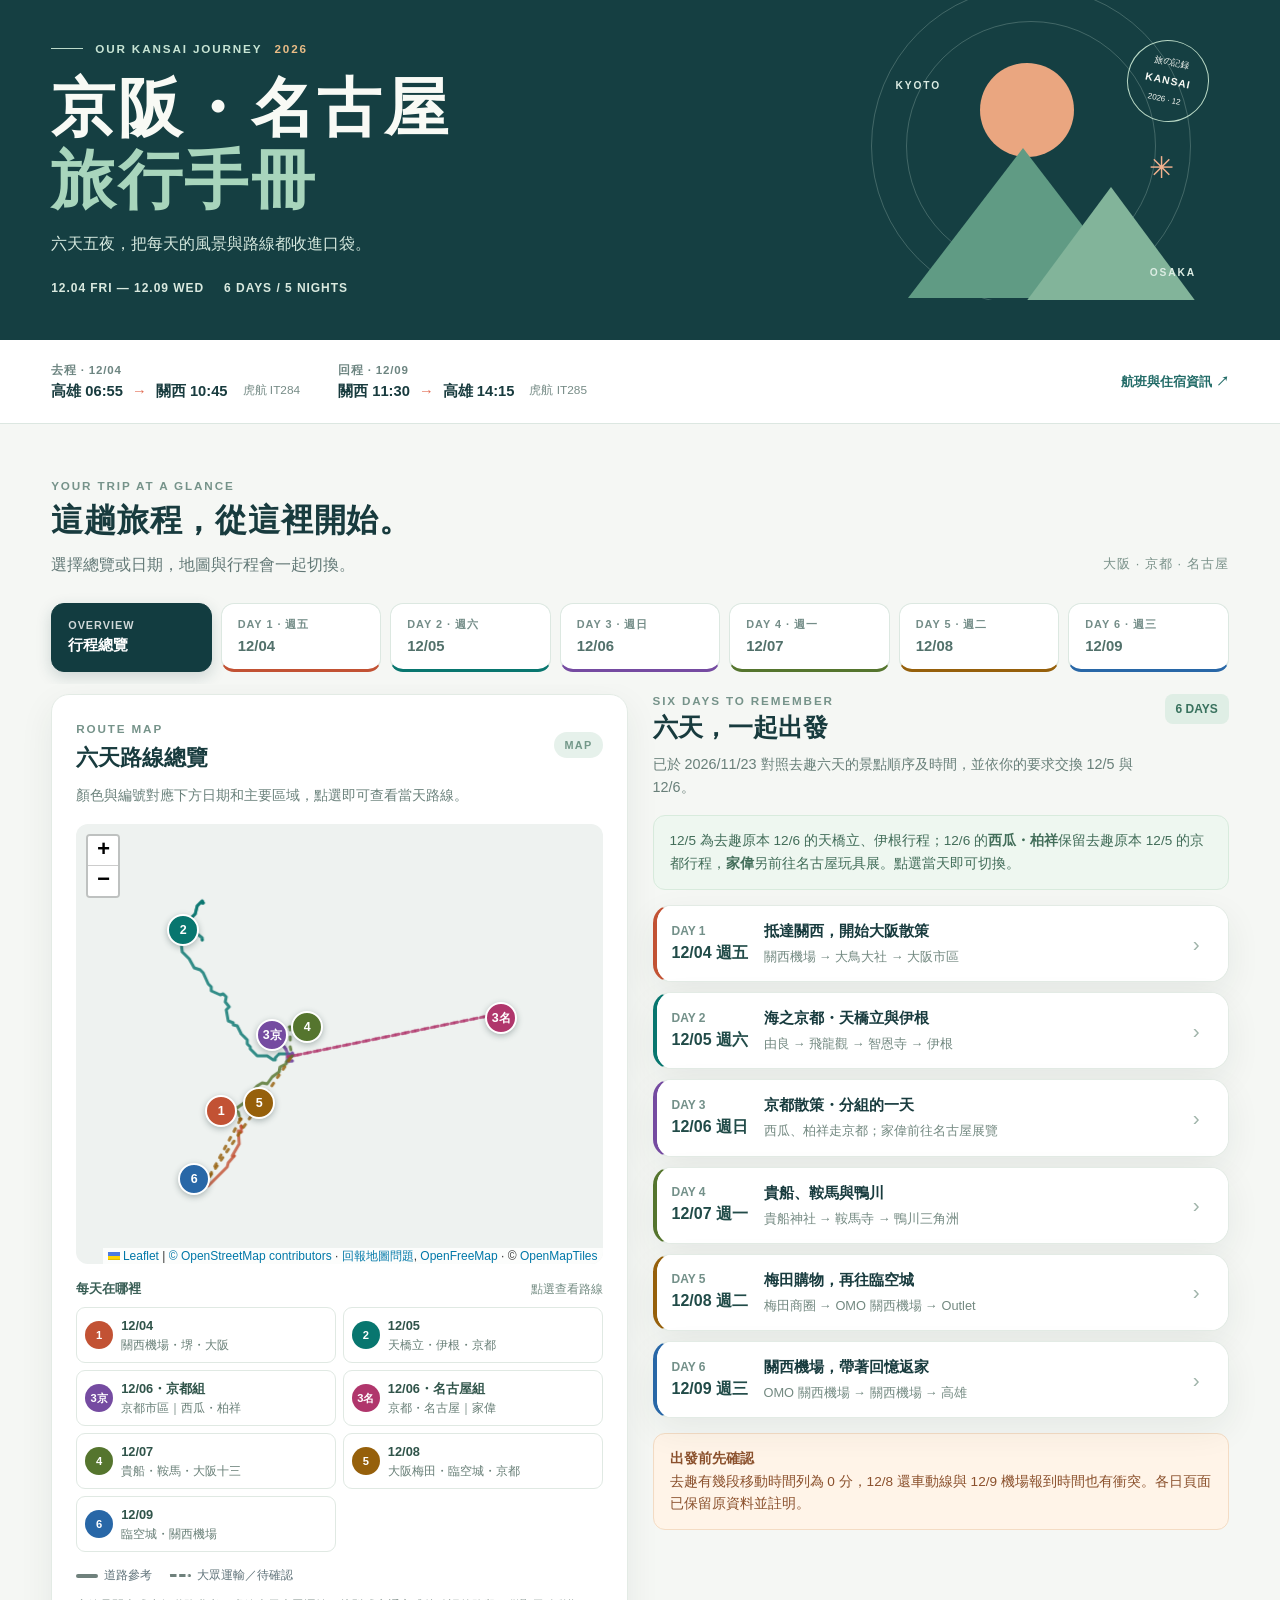
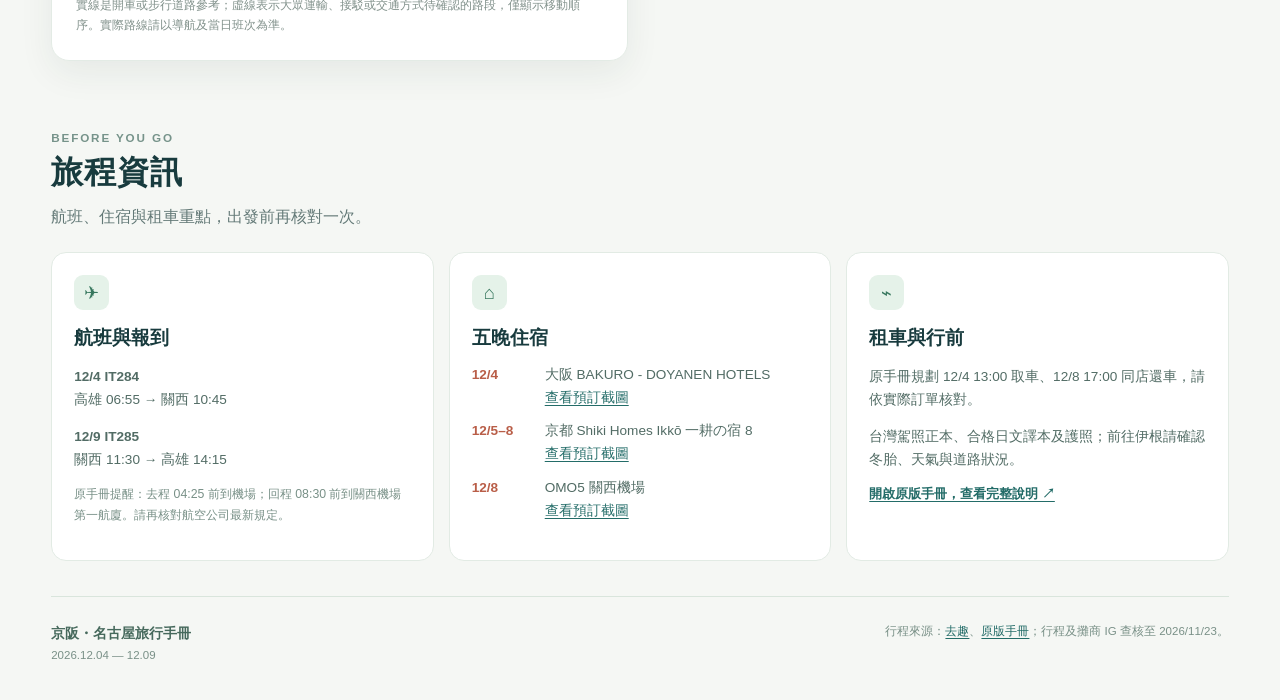
==== commit 7d1c7f17: "Pin the day selector row to the top while scrolling The overview/date row on kansai.html now stays a" ====
--- a/kansai.html
+++ b/kansai.html
@@ -8,7 +8,7 @@
   <title>京阪・名古屋旅行手冊 | 2026.12.04—12.09</title>
   <link rel="stylesheet" href="assets/vendor/leaflet/leaflet.css">
   <link rel="stylesheet" href="assets/vendor/maplibre/maplibre-gl.css">
-  <link rel="stylesheet" href="assets/style.css?v=20261124">
+  <link rel="stylesheet" href="assets/style.css?v=20261124b">
   <script src="assets/vendor/leaflet/leaflet.js" defer></script>
   <script src="assets/vendor/maplibre/maplibre-gl.js" defer></script>
   <script src="assets/vendor/maplibre/leaflet-maplibre-gl.js" defer></script>
@@ -17,7 +17,7 @@
   <script src="assets/transport.js?v=20261124" defer></script>
   <script src="assets/photos.js?v=20261124" defer></script>
   <script src="assets/routes.js?v=20261124" defer></script>
-  <script src="assets/app.js?v=20261124" defer></script>
+  <script src="assets/app.js?v=20261124b" defer></script>
 </head>
 <body>
   <a class="skip-link" href="#main">跳到行程內容</a>
--- a/assets/style.css
+++ b/assets/style.css
@@ -38,3 +38,9 @@
 .stop-photo-link{display:block;border-radius:9px}.stop-photo figcaption{margin-top:5px;color:#687f77;font-size:.7rem;line-height:1.4;overflow-wrap:anywhere}.stop-photo figcaption span,.stop-photo figcaption small{display:block}.stop-photo figcaption small{font-size:.64rem;color:#7b8c85}.stop-photo figcaption a{color:inherit}
 .transport-leg{margin:12px 0 2px;padding:10px 12px;border-left:3px solid var(--route-color,#759187);border-radius:0 8px 8px 0;background:#f5f8f6}.transport-leg-head{display:flex;flex-wrap:wrap;align-items:center;gap:7px 11px}.transport-mode{display:inline-flex;align-items:center;gap:5px;color:var(--route-color,#39785f);font-size:.84rem}.transport-icon{display:block;width:20px;height:20px;flex:none}.transport-time{color:#5f776f;font-size:.76rem;font-weight:700;line-height:1.5}.transport-leg p,.return-note{margin:7px 0 0;color:#607a70;font-size:.78rem;line-height:1.65}.transport-leg .stop-link{margin-right:12px}.return-note{padding:12px;border-radius:9px;background:#eef6f1}.return-note strong{color:#375f51}
 @media(max-width:600px){.stop-info-grid{grid-template-columns:1fr}.stop-photo{width:min(100%,280px)}.stop-photo-frame{aspect-ratio:var(--photo-ratio,16/10)}}
+/* 日期列置頂：往下捲動時固定在畫面最上方；--day-nav-h 由 app.js 依實際高度寫入 */
+.day-nav{position:sticky;top:0;z-index:500;margin-block:13px 10px;margin-inline:calc(-1 * clamp(20px,4vw,64px));padding-block:12px;padding-inline:clamp(20px,4vw,64px);background:var(--cream);transition:box-shadow .2s}
+.day-nav.is-stuck{box-shadow:0 1px 0 var(--line),0 12px 18px -16px rgba(23,56,49,.3)}
+.map-panel{top:calc(var(--day-nav-h,96px) + 8px)}
+@media(min-width:901px){.map{height:clamp(300px,calc(100dvh - var(--day-nav-h,96px) - 310px),440px)}}
+.practical{scroll-margin-top:var(--day-nav-h,96px)}
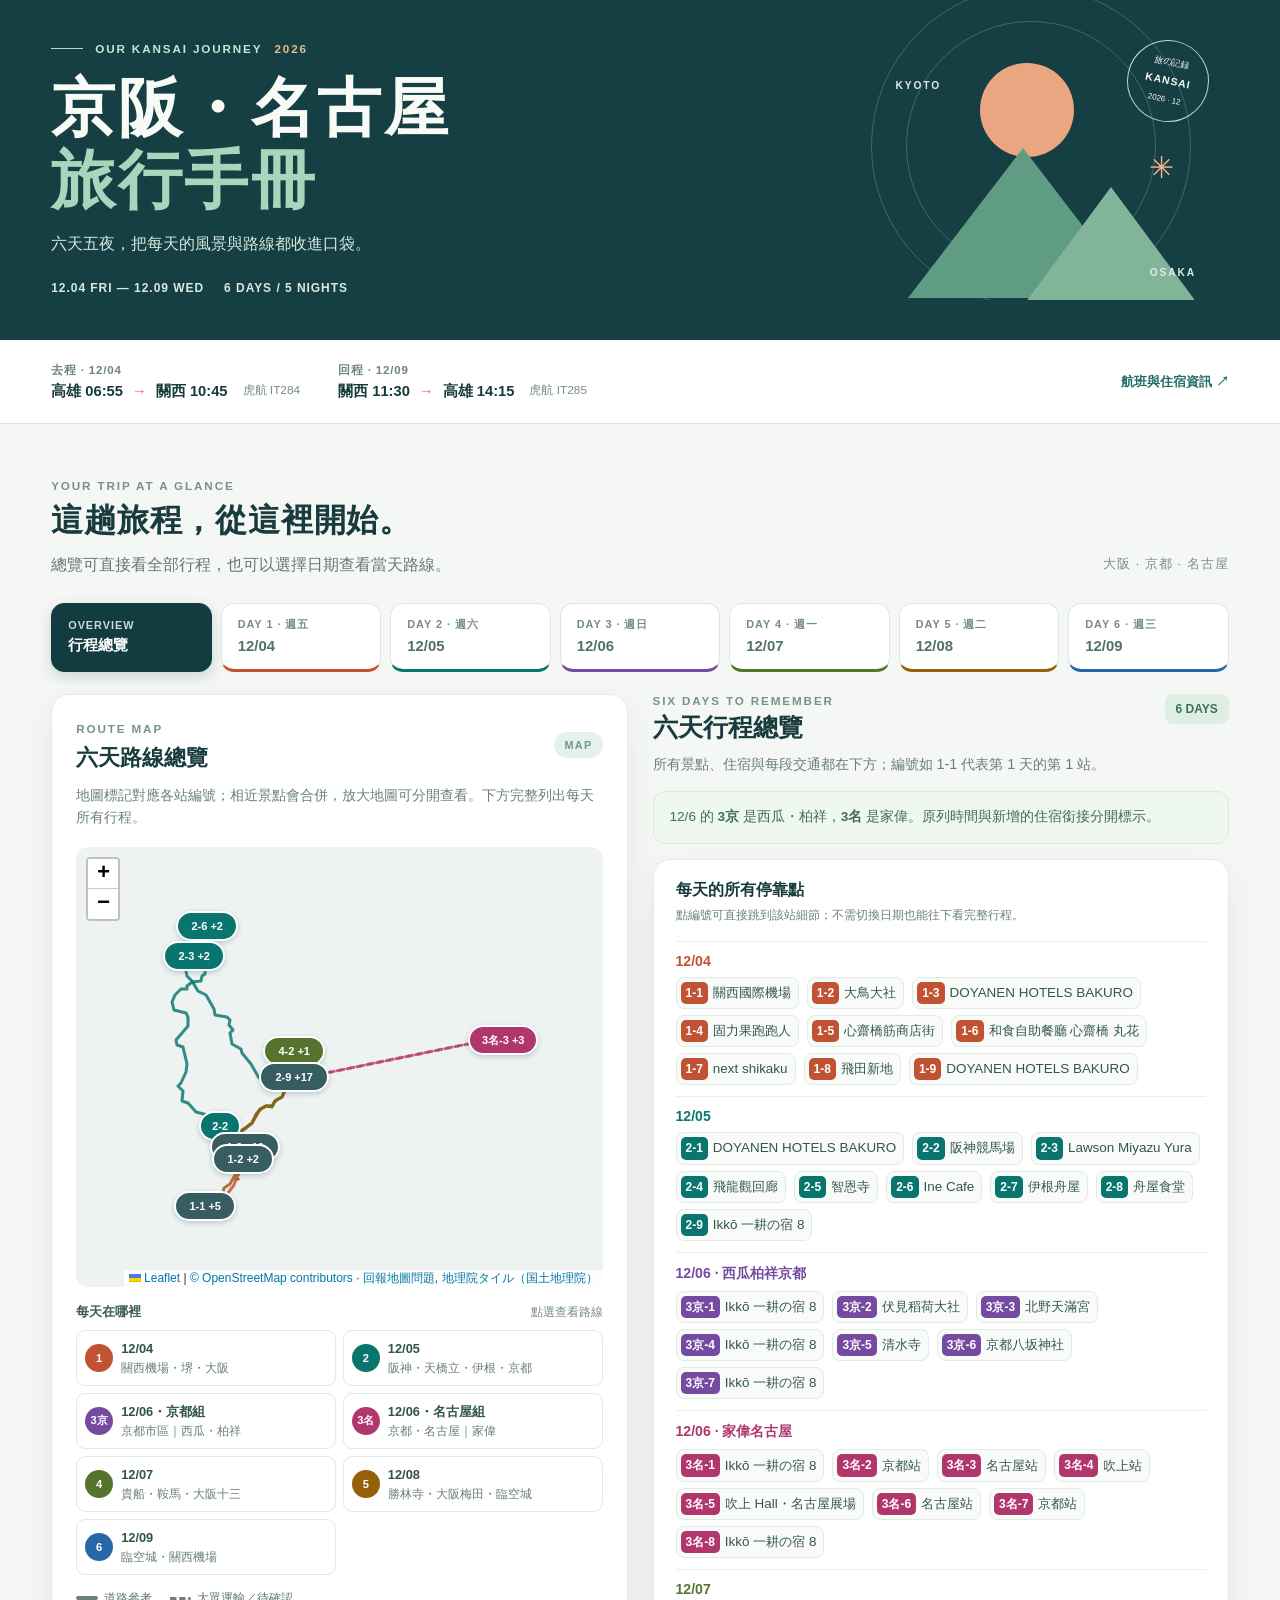
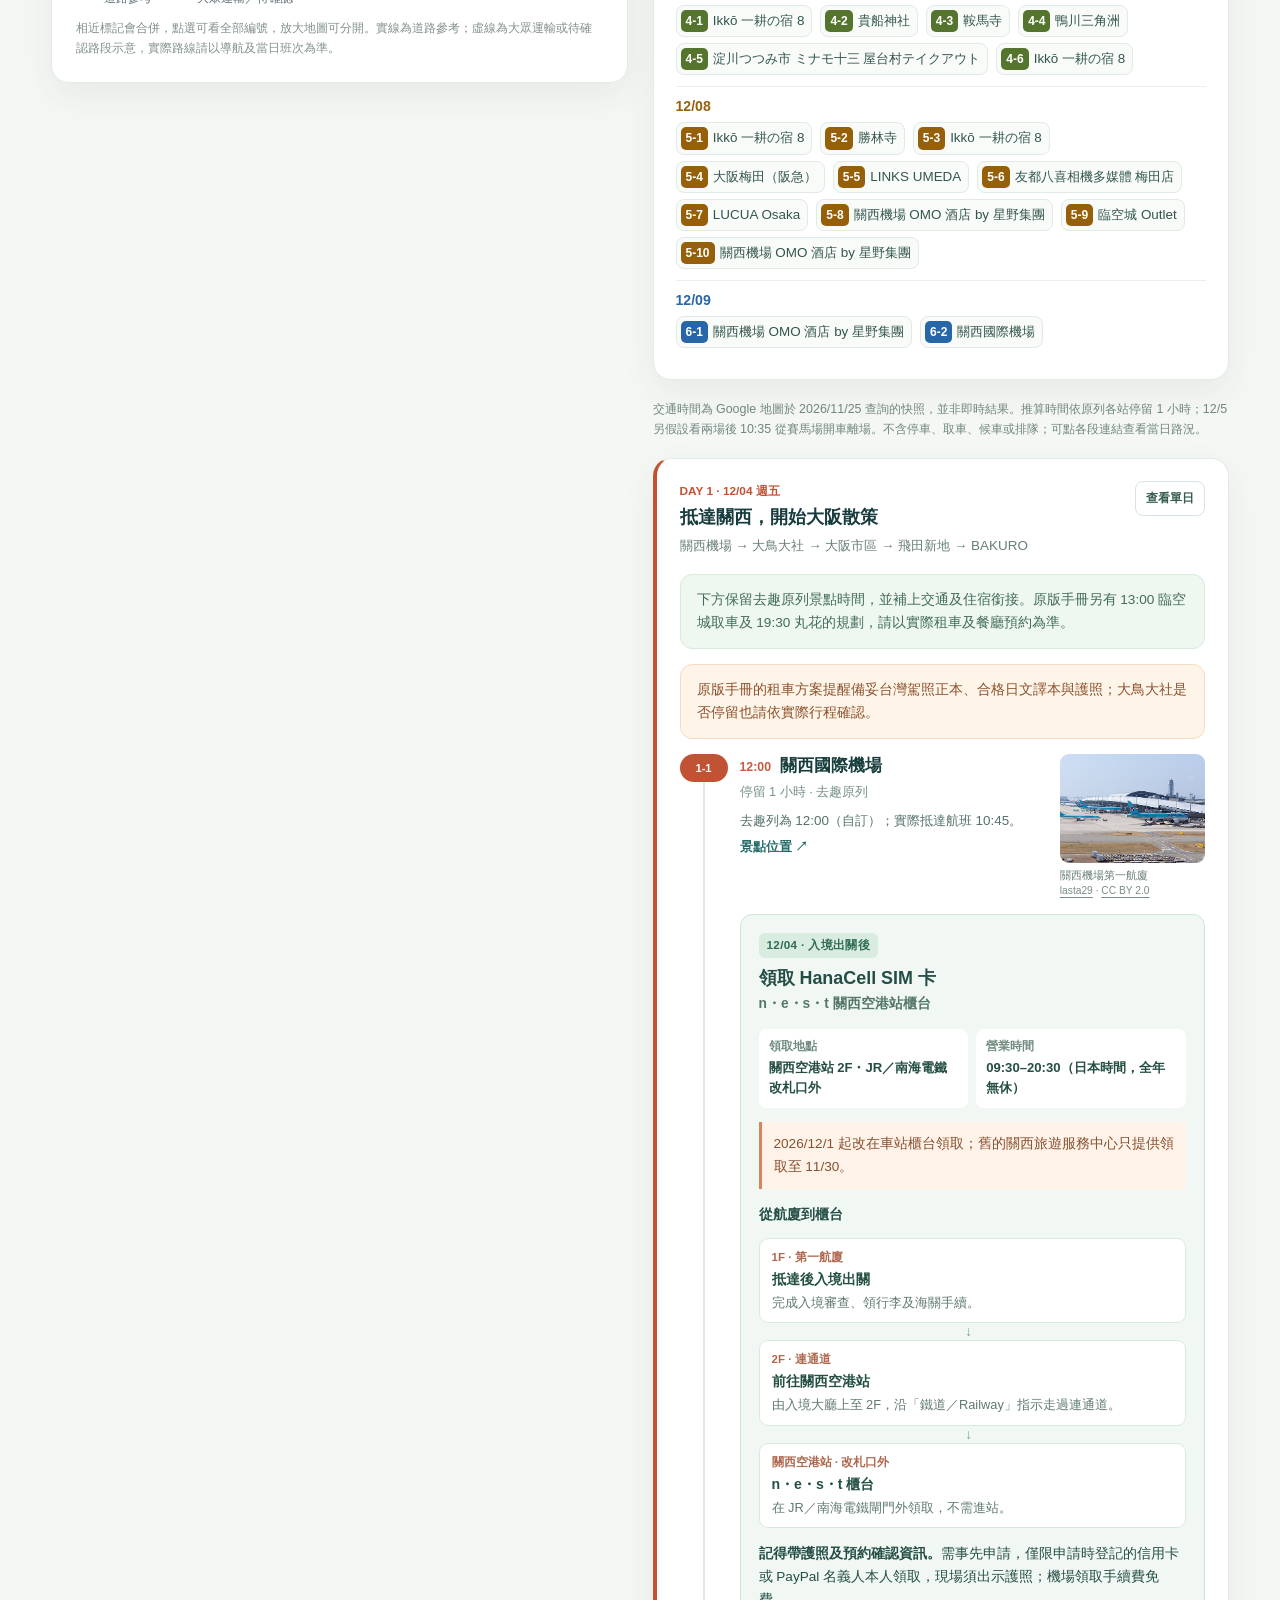
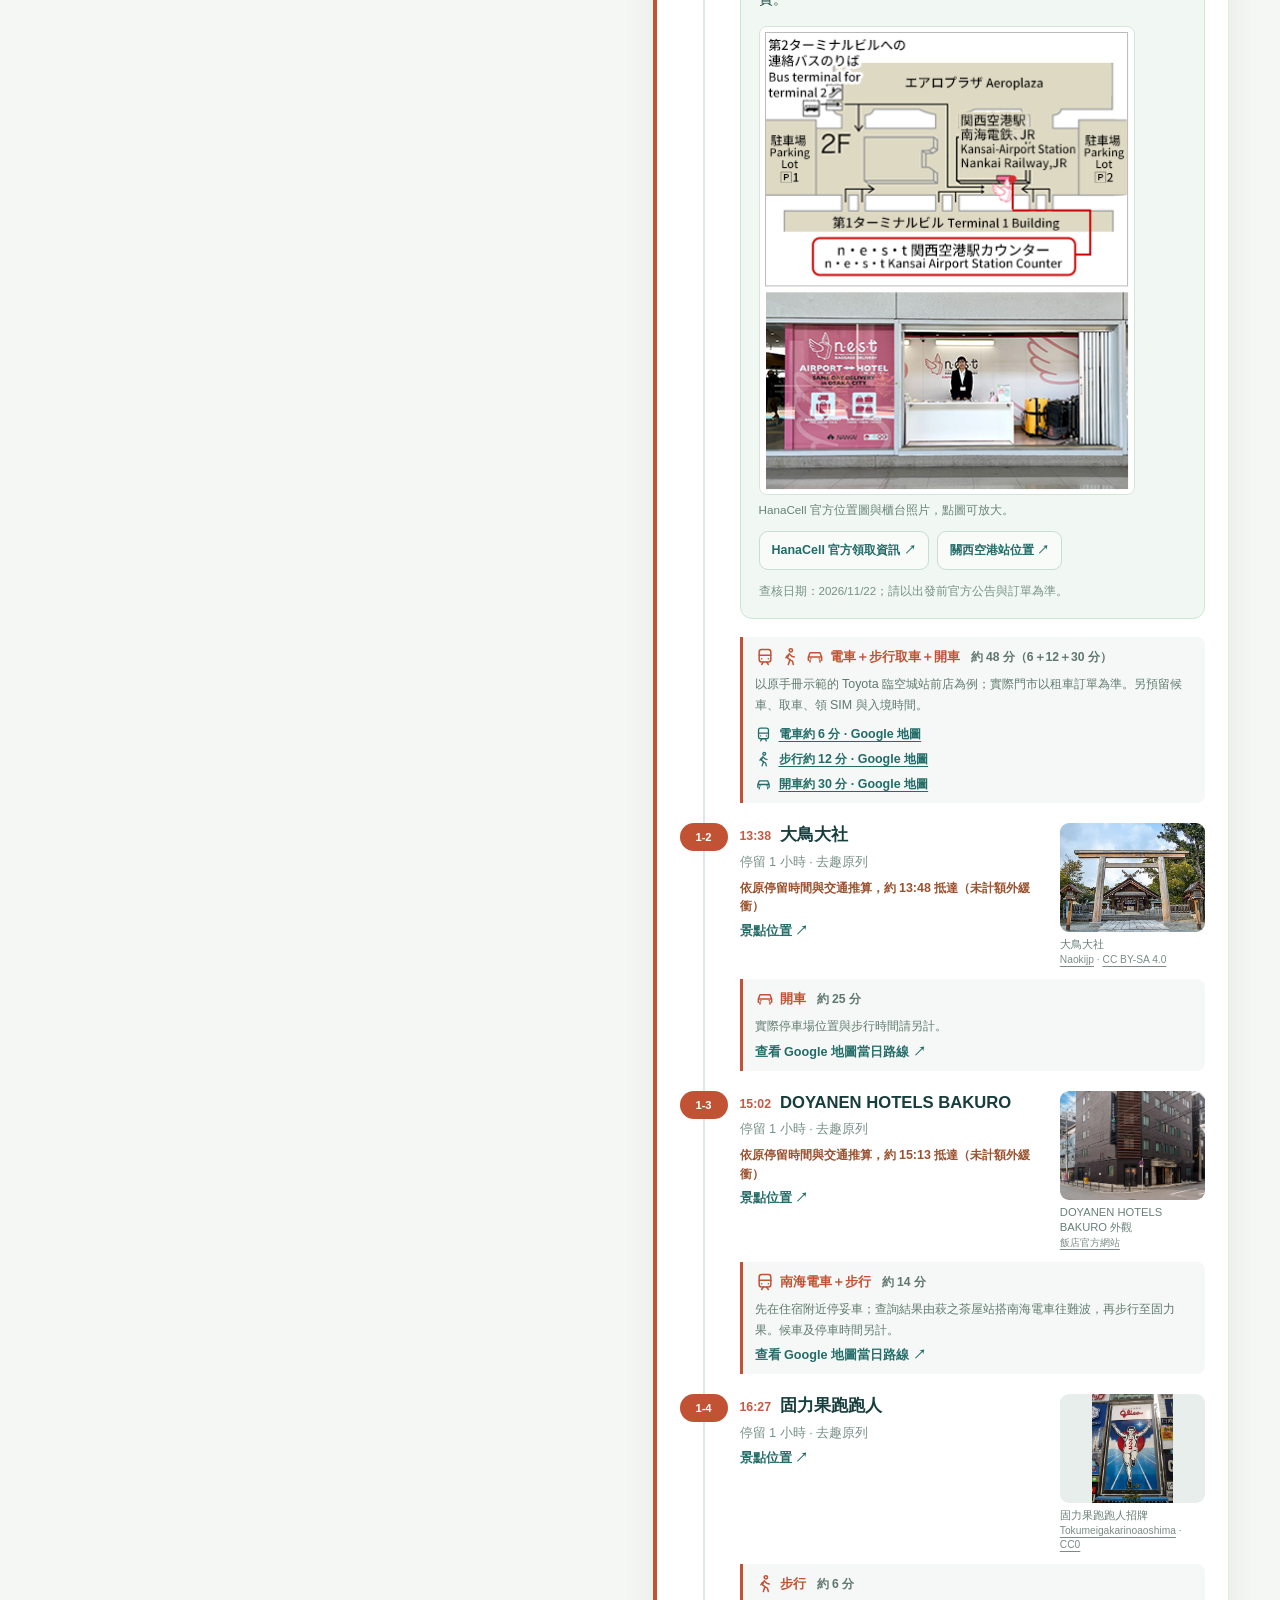
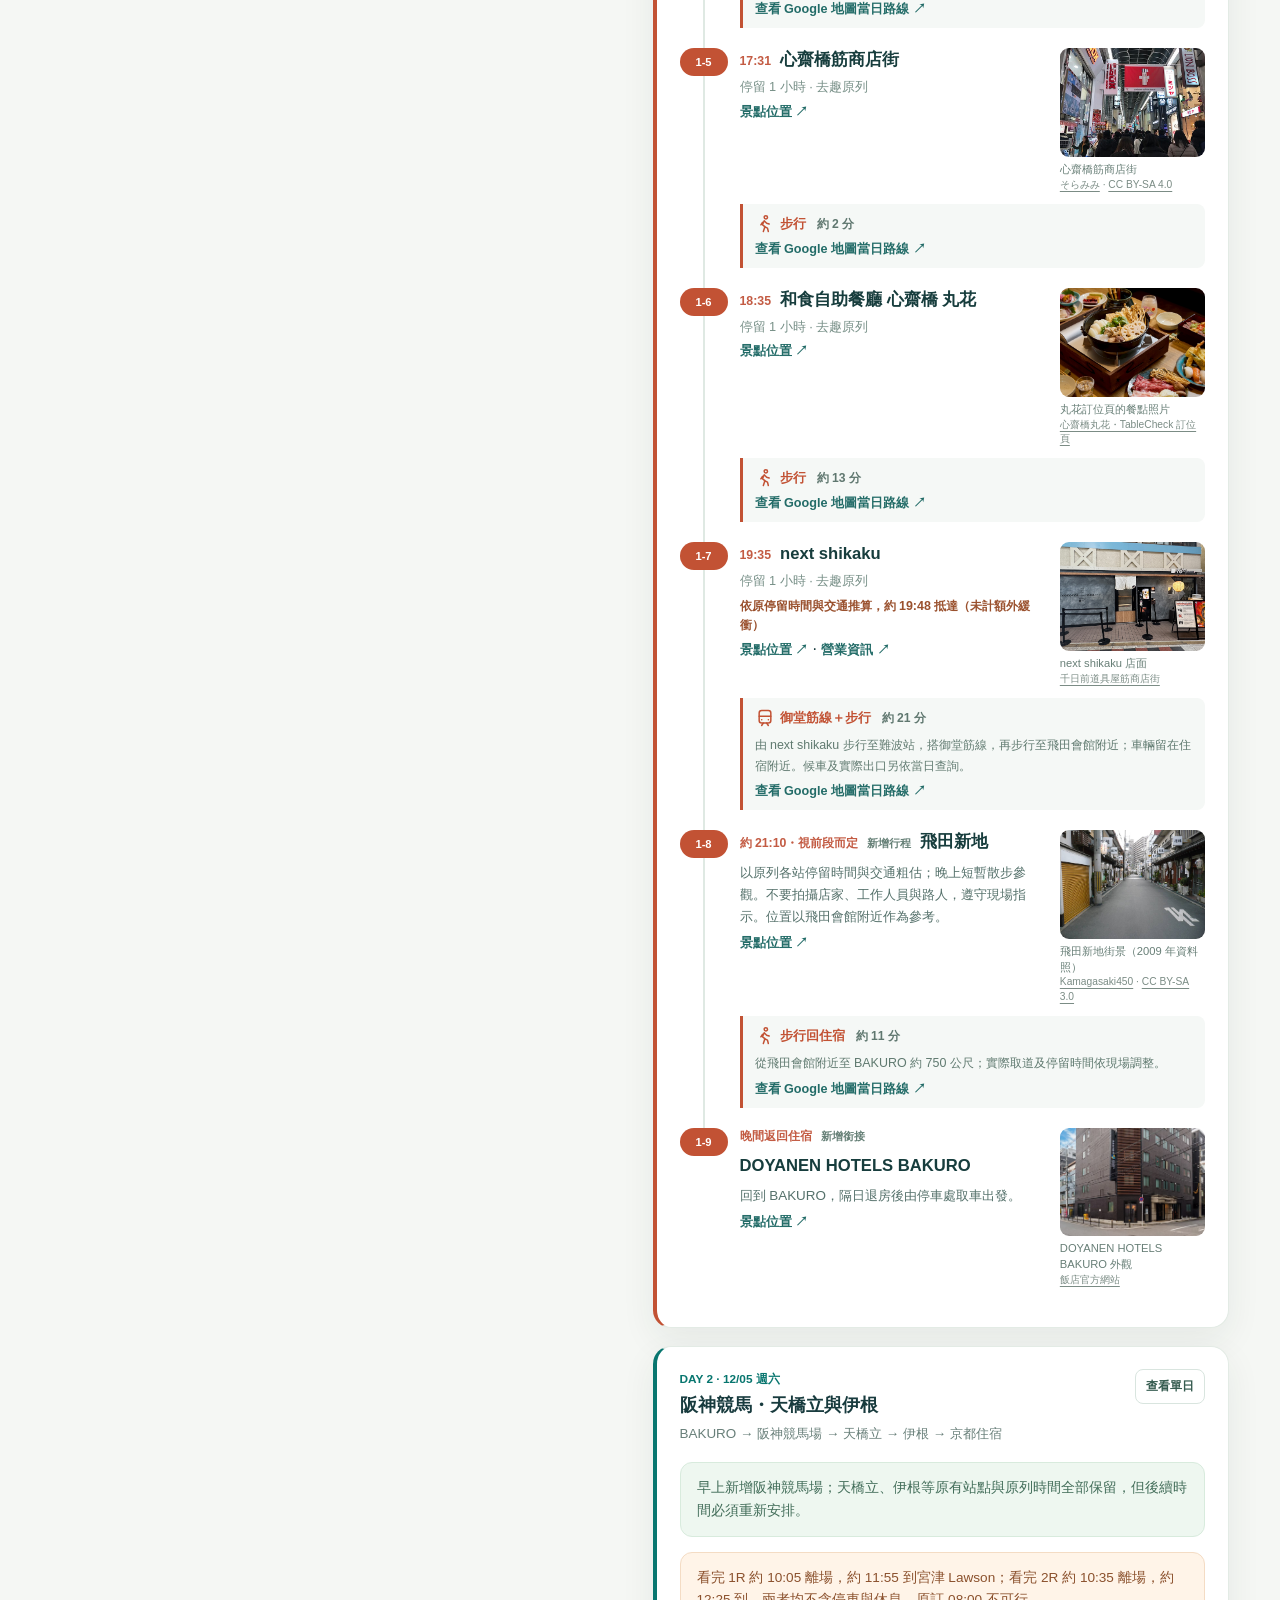
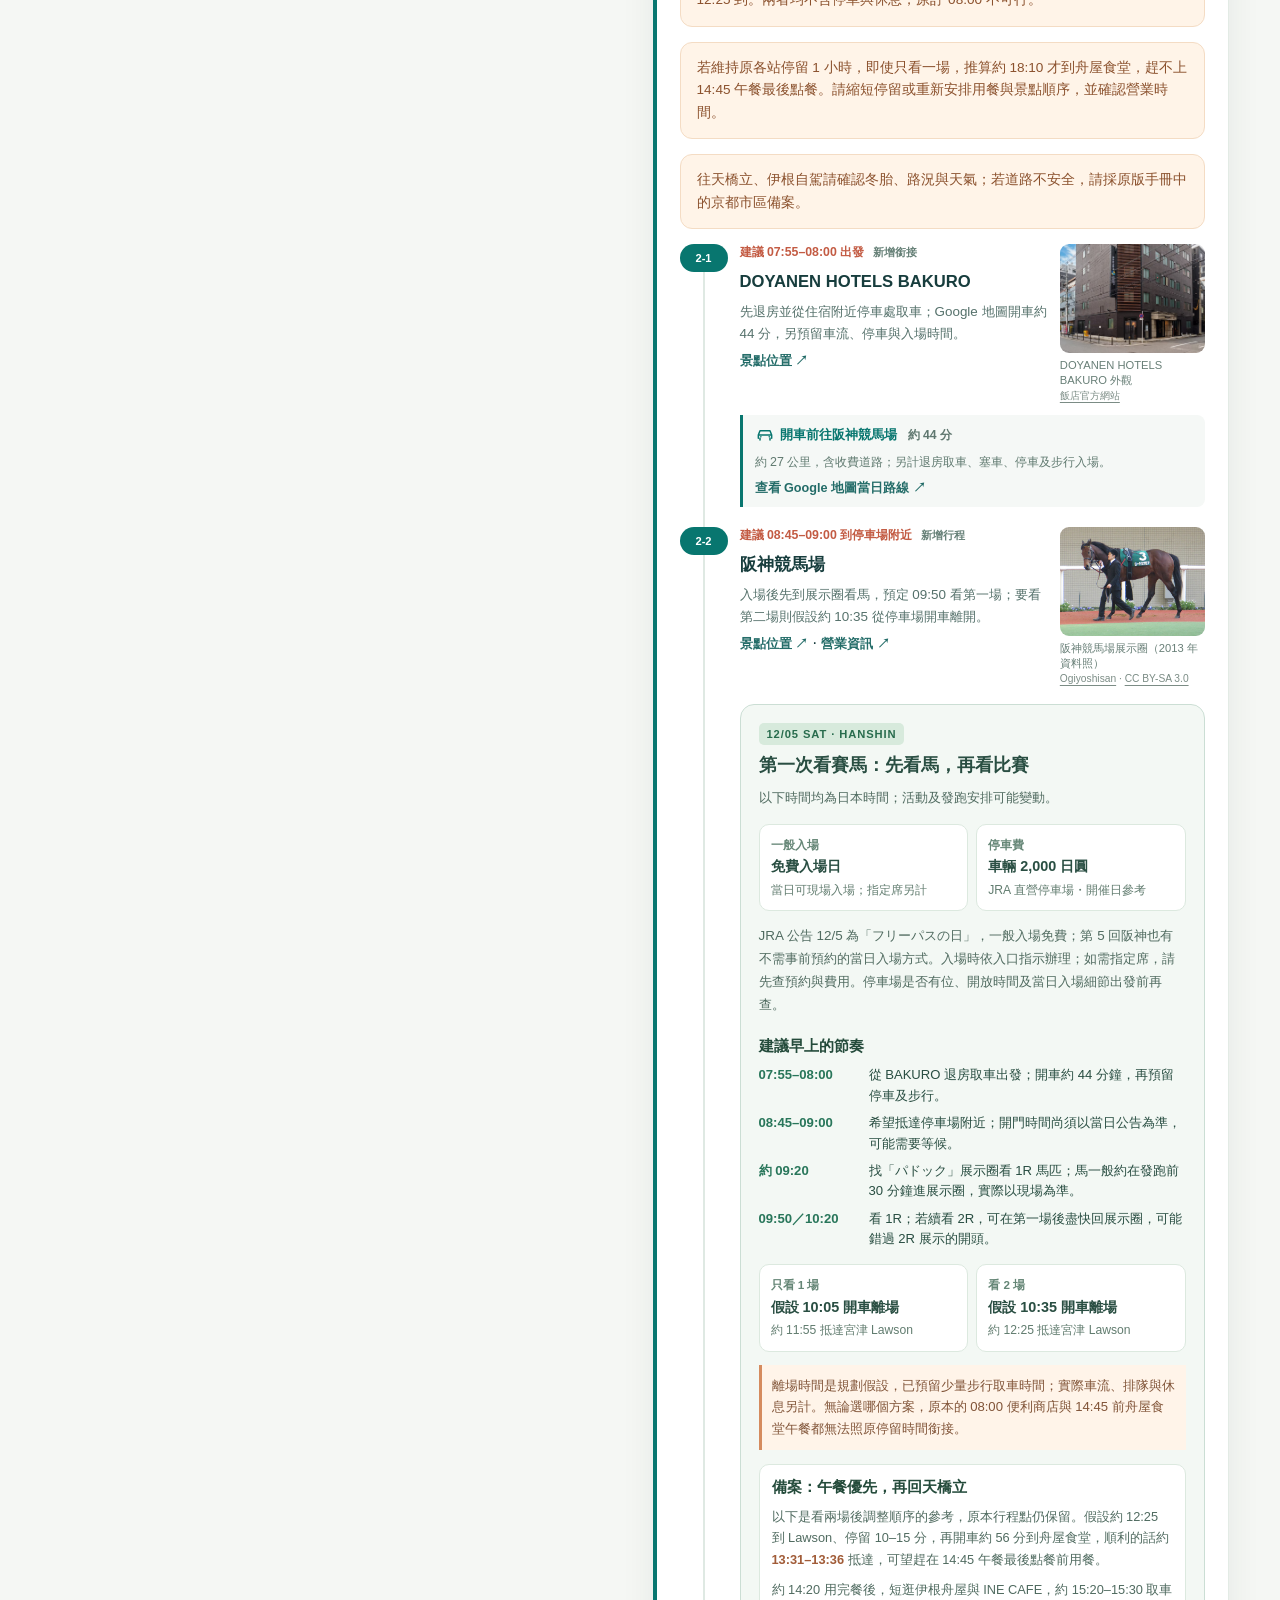
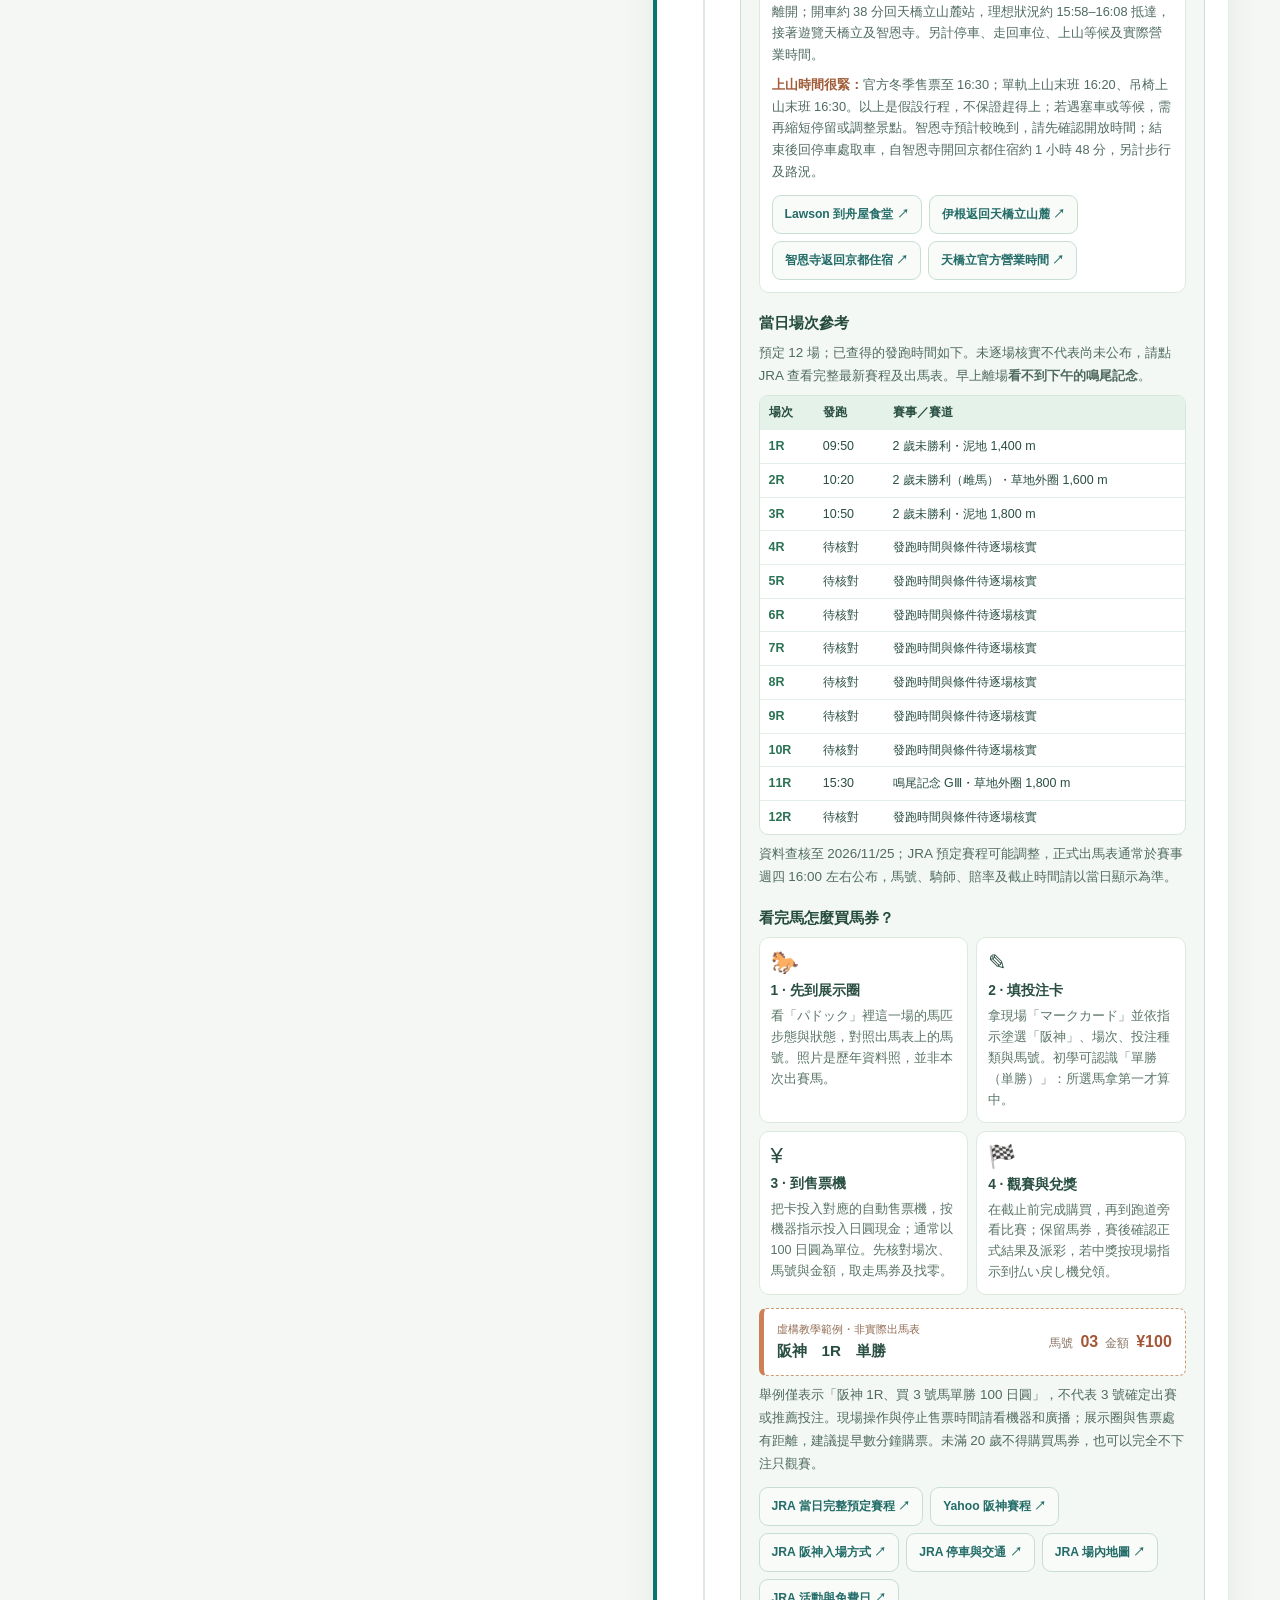
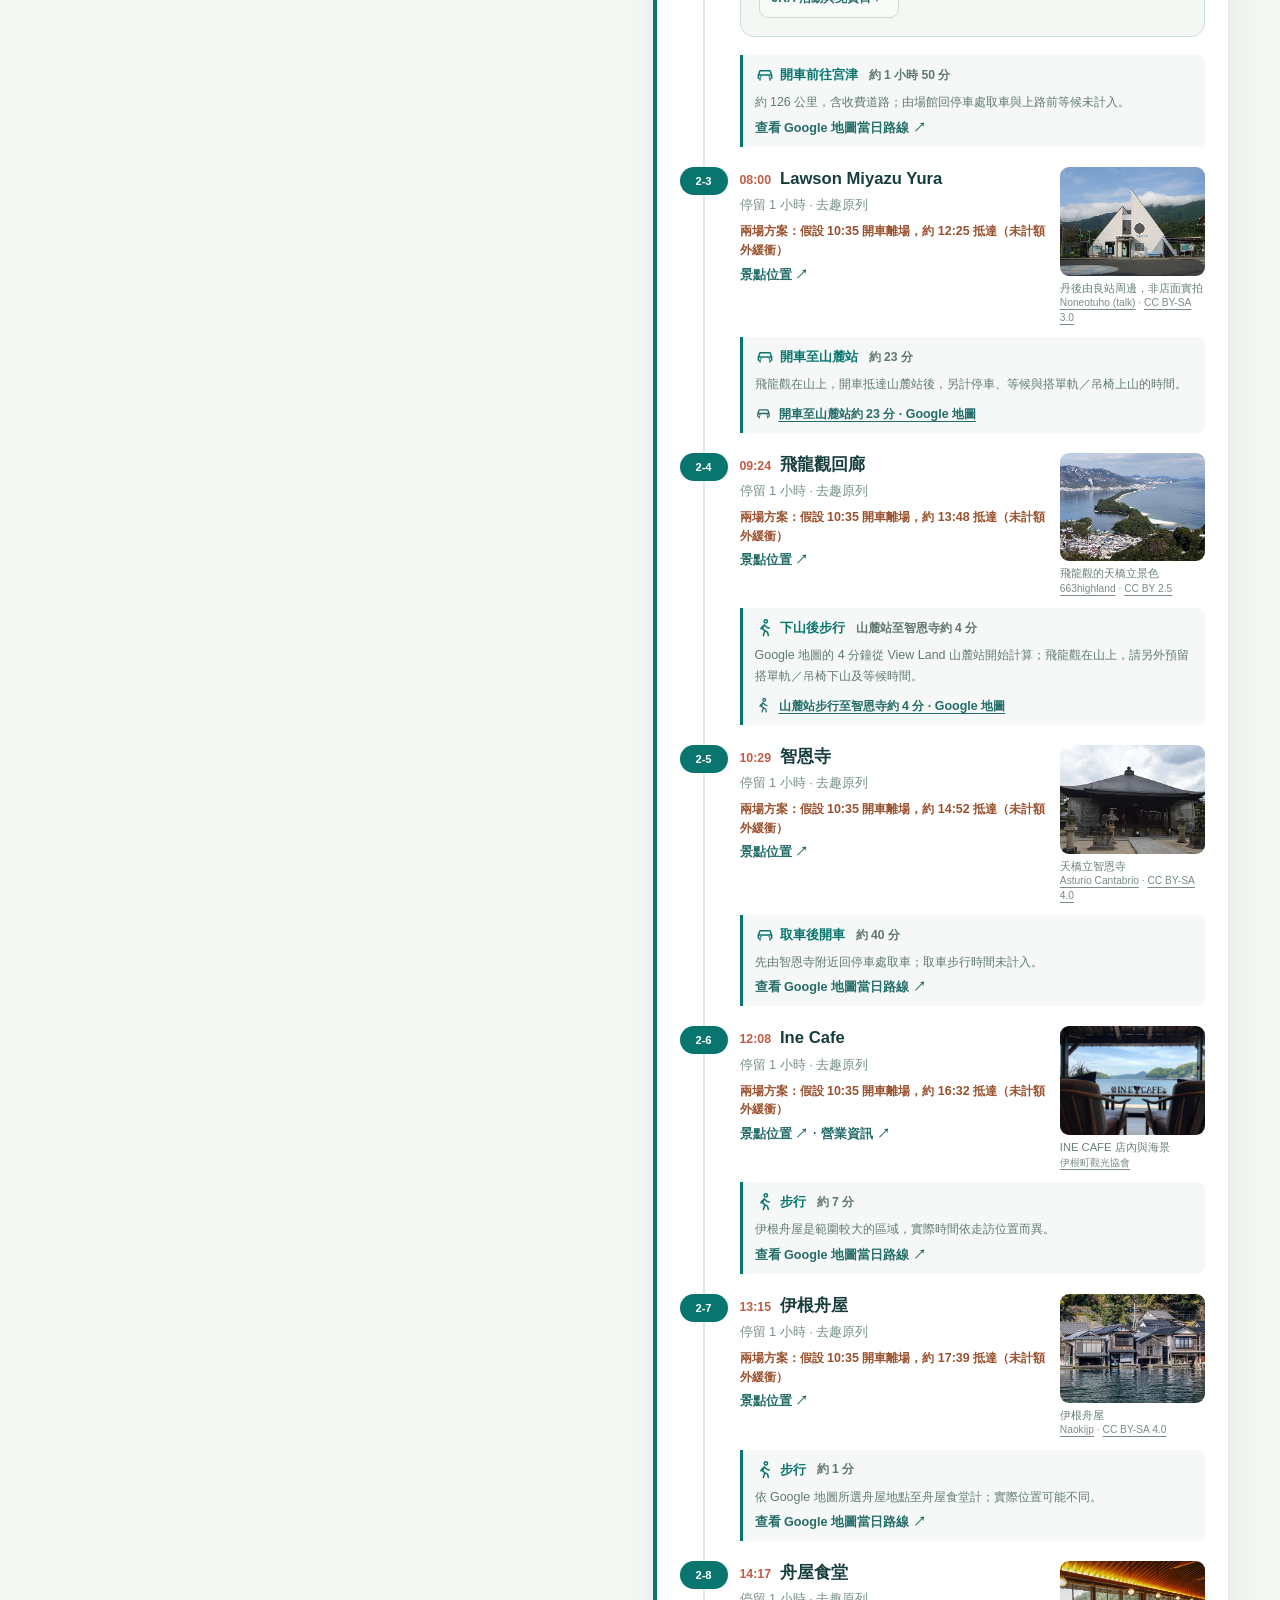
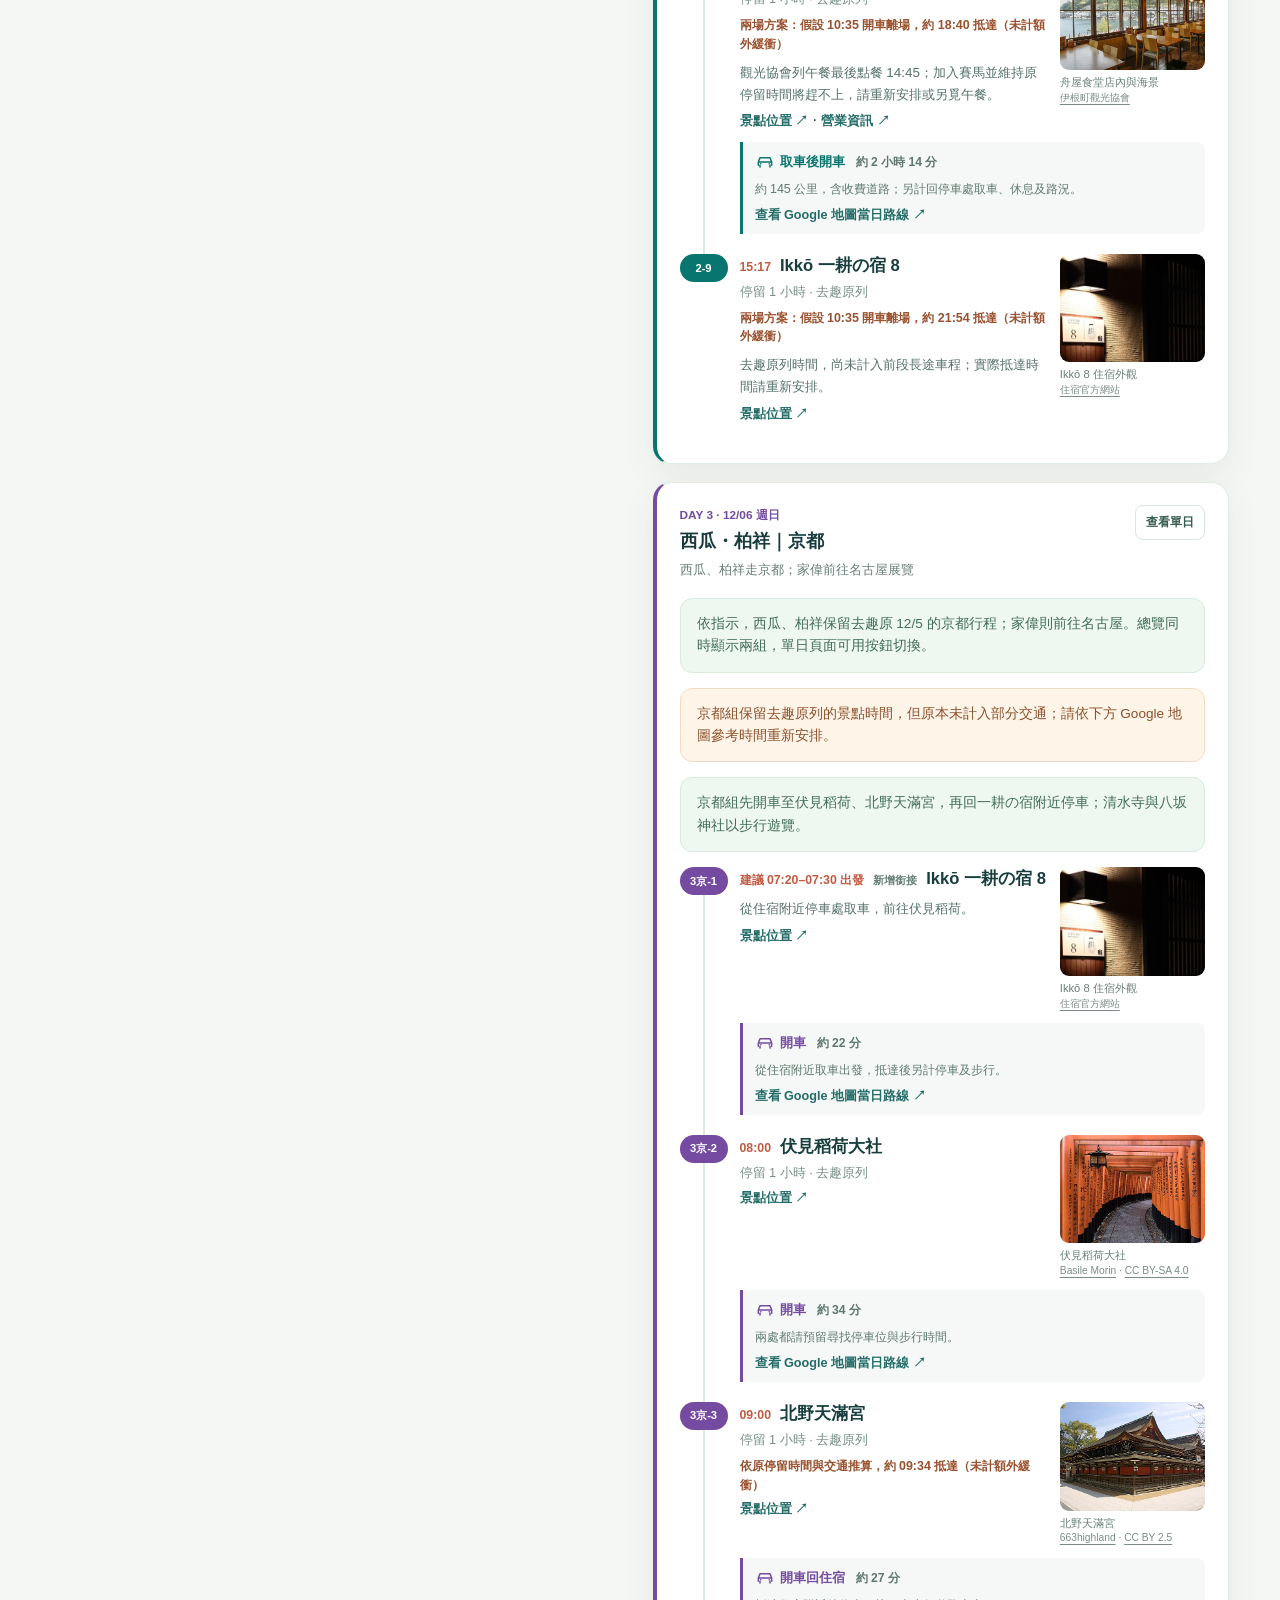
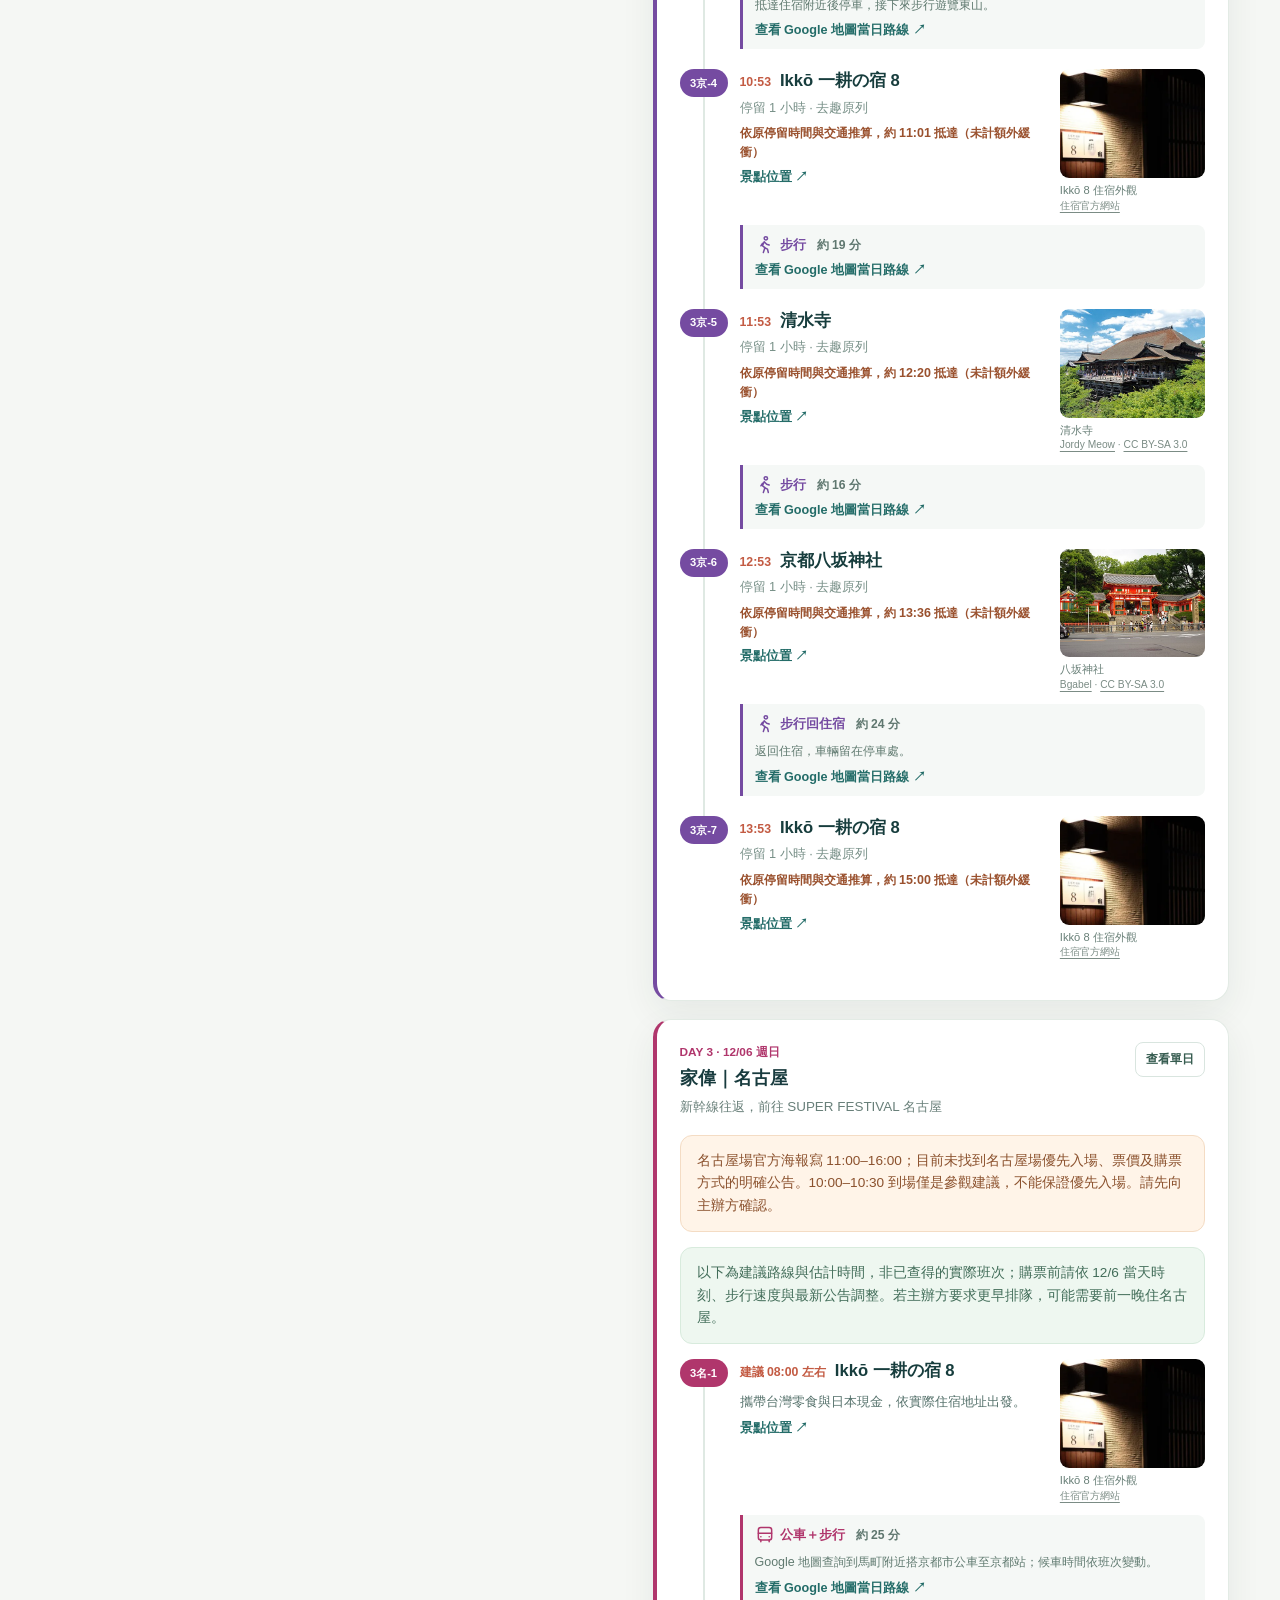
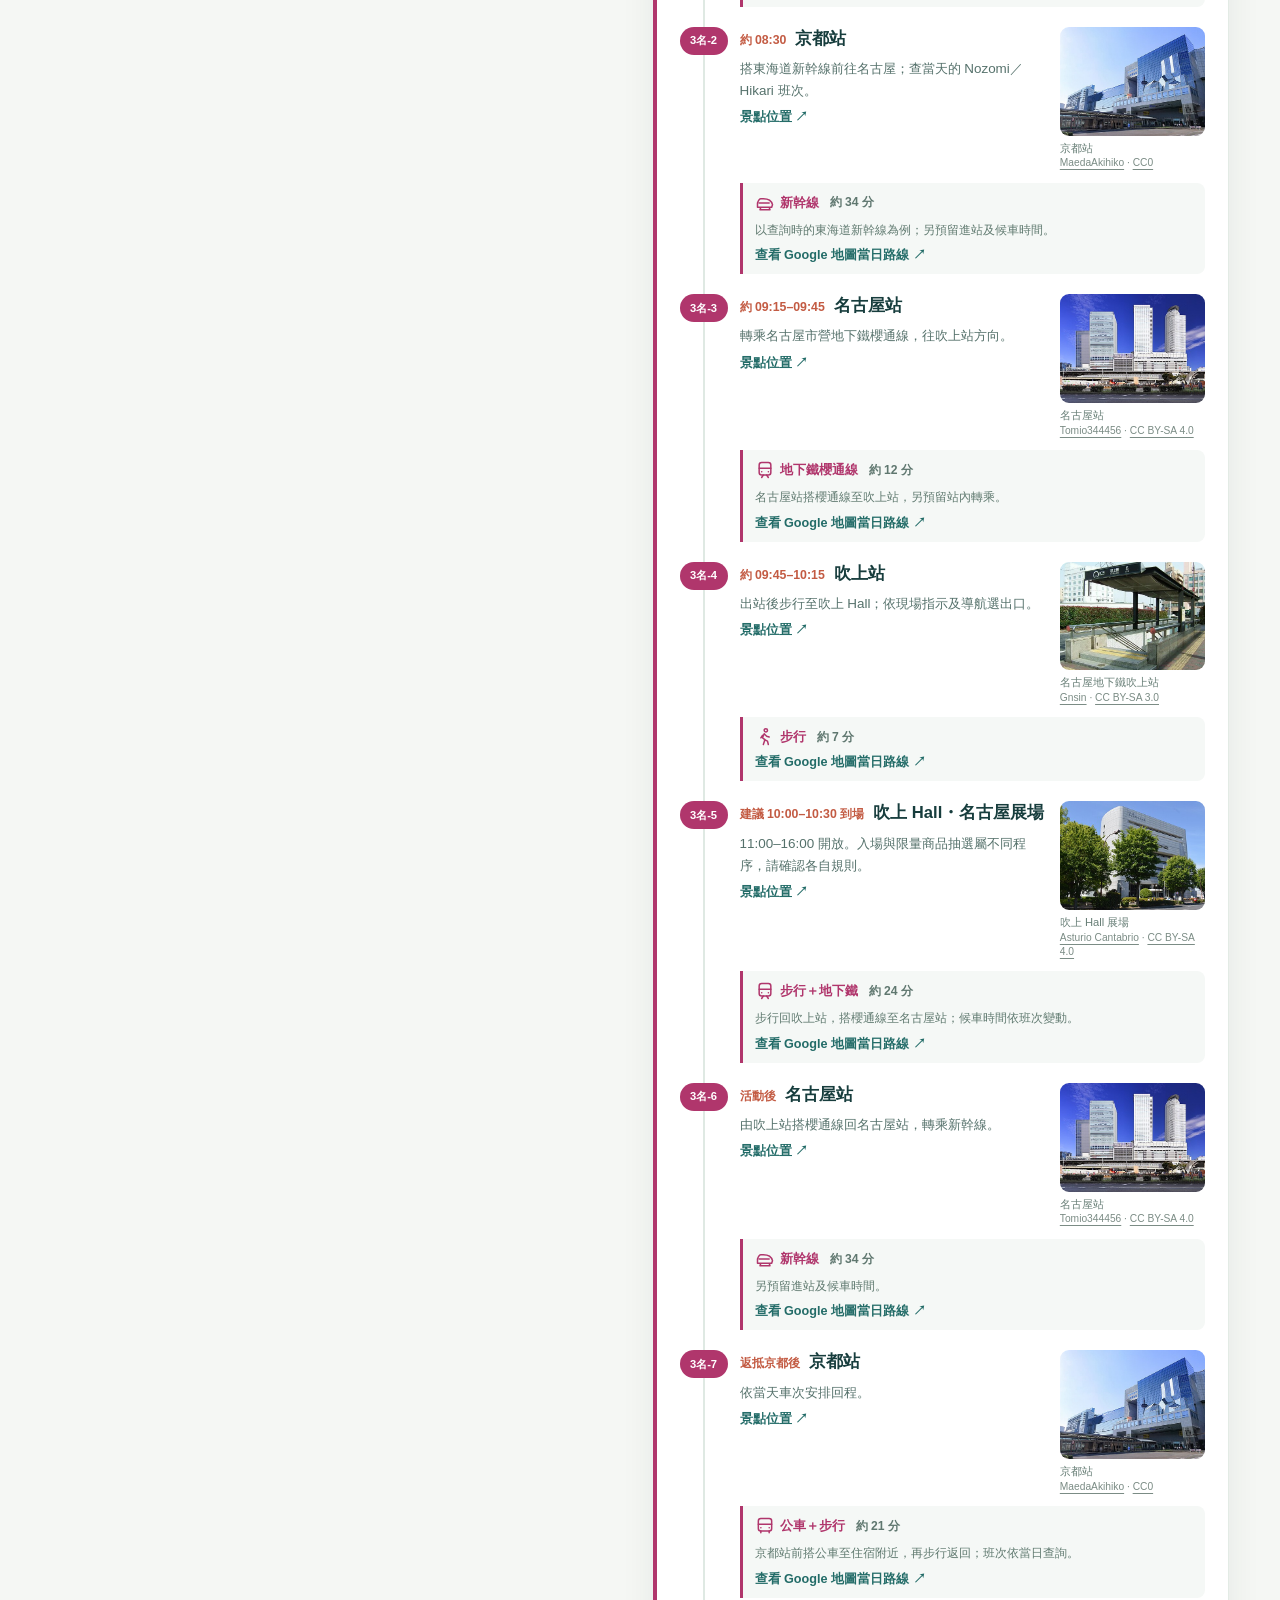
==== commit de4a676e: "Update Kansai travel itinerary" ====
--- a/kansai.html
+++ b/kansai.html
@@ -8,16 +8,17 @@
   <title>京阪・名古屋旅行手冊 | 2026.12.04—12.09</title>
   <link rel="stylesheet" href="assets/vendor/leaflet/leaflet.css">
   <link rel="stylesheet" href="assets/vendor/maplibre/maplibre-gl.css">
-  <link rel="stylesheet" href="assets/style.css?v=20261124b">
+  <link rel="stylesheet" href="assets/style.css?v=20261125h">
   <script src="assets/vendor/leaflet/leaflet.js" defer></script>
   <script src="assets/vendor/maplibre/maplibre-gl.js" defer></script>
   <script src="assets/vendor/maplibre/leaflet-maplibre-gl.js" defer></script>
   <script src="assets/dealers.js?v=20261124" defer></script>
-  <script src="assets/itinerary.js?v=20261124" defer></script>
-  <script src="assets/transport.js?v=20261124" defer></script>
-  <script src="assets/photos.js?v=20261124" defer></script>
-  <script src="assets/routes.js?v=20261124" defer></script>
-  <script src="assets/app.js?v=20261124b" defer></script>
+  <script src="assets/itinerary.js?v=20261125i" defer></script>
+  <script src="assets/transport.js?v=20261125i" defer></script>
+  <script src="assets/photos.js?v=20261125i" defer></script>
+  <script src="assets/routes.js?v=20261125" defer></script>
+  <script src="assets/routes-extra.js?v=20261125g" defer></script>
+  <script src="assets/app.js?v=20261125i" defer></script>
 </head>
 <body>
   <a class="skip-link" href="#main">跳到行程內容</a>
@@ -45,7 +46,7 @@
   </div></div>
 
   <main class="wrap main" id="main">
-    <div class="section-heading intro-heading"><div><div class="kicker">YOUR TRIP AT A GLANCE</div><h2>這趟旅程，從這裡開始。</h2><p>選擇總覽或日期，地圖與行程會一起切換。</p></div><span class="heading-note">大阪 · 京都 · 名古屋</span></div>
+    <div class="section-heading intro-heading"><div><div class="kicker">YOUR TRIP AT A GLANCE</div><h2>這趟旅程，從這裡開始。</h2><p>總覽可直接看全部行程，也可以選擇日期查看當天路線。</p></div><span class="heading-note">大阪 · 京都 · 名古屋</span></div>
     <nav id="day-nav" class="day-nav" aria-label="選擇行程日期"></nav>
     <div id="group-control" class="group-control" hidden></div>
     <div class="workspace">
@@ -58,7 +59,7 @@
         <div id="map-days" class="map-days" aria-label="各日路線與區域" hidden></div>
         <div id="map-legend" class="map-legend"></div>
         <p id="map-missing" class="map-missing" hidden></p>
-        <p class="map-caption">實線是開車或步行道路參考；虛線表示大眾運輸、接駁或交通方式待確認的路段，僅顯示移動順序。實際路線請以導航及當日班次為準。</p>
+        <p class="map-caption">相近標記會合併，點選可看全部編號，放大地圖可分開。實線為道路參考；虛線為大眾運輸或待確認路段示意，實際路線請以導航及當日班次為準。</p>
       </section>
       <section id="itinerary" class="itinerary" aria-live="polite"></section>
     </div>
@@ -67,7 +68,7 @@
       <div class="section-heading"><div><div class="kicker">BEFORE YOU GO</div><h2 id="practical-title">旅程資訊</h2><p>航班、住宿與租車重點，出發前再核對一次。</p></div></div>
       <div class="practical-grid">
         <article class="info-card"><span class="info-icon">✈</span><h3>航班與報到</h3><p><strong>12/4 IT284</strong><br>高雄 06:55 → 關西 10:45</p><p><strong>12/9 IT285</strong><br>關西 11:30 → 高雄 14:15</p><p class="muted">原手冊提醒：去程 04:25 前到機場；回程 08:30 前到關西機場第一航廈。請再核對航空公司最新規定。</p></article>
-        <article class="info-card"><span class="info-icon">⌂</span><h3>五晚住宿</h3><ul class="stay-list"><li><b>12/4</b><span>大阪 BAKURO - DOYANEN HOTELS<br><a href="BAKURO%20DOYANEN%20HOTELS.jpg" target="_blank" rel="noopener">查看預訂截圖</a></span></li><li><b>12/5–8</b><span>京都 Shiki Homes Ikkō 一耕の宿 8<br><a href="1205-1208%EF%BD%9CShiki%20Homes%20Ikk%C5%8D%20%E4%B8%80%E8%80%95%E3%81%AE%E5%AE%BF%208.jpg" target="_blank" rel="noopener">查看預訂截圖</a></span></li><li><b>12/8</b><span>OMO5 關西機場<br><a href="1208%EF%BD%9COMO%E6%98%9F%E9%87%8E%E9%A3%AF%E5%BA%97.jpg" target="_blank" rel="noopener">查看預訂截圖</a></span></li></ul></article>
+        <article class="info-card"><span class="info-icon">⌂</span><h3>五晚住宿</h3><ul class="stay-list"><li><b>12/4</b><span>大阪 BAKURO - DOYANEN HOTELS<br><a href="https://www.doyanen.jp/bakuro" target="_blank" rel="noopener">查看住宿官網</a></span></li><li><b>12/5–7</b><span>京都 Shiki Homes Ikkō 一耕の宿 8（12/8 退房）<br><a href="https://shikiproperties.com/kyoto/ikko-8/" target="_blank" rel="noopener">查看住宿官網</a></span></li><li><b>12/8</b><span>OMO5 關西機場<br><a href="https://hoshinoresorts.com/ja/hotels/omokansaiairport/" target="_blank" rel="noopener">查看住宿官網</a></span></li></ul></article>
         <article class="info-card"><span class="info-icon">⌁</span><h3>租車與行前</h3><p>原手冊規劃 12/4 13:00 取車、12/8 17:00 同店還車，請依實際訂單核對。</p><p>台灣駕照正本、合格日文譯本及護照；前往伊根請確認冬胎、天氣與道路狀況。</p><a class="text-link" href="osaka.html" target="_blank" rel="noopener">開啟原版手冊，查看完整說明 ↗</a></article>
       </div>
     </section>
--- a/assets/style.css
+++ b/assets/style.css
@@ -44,3 +44,45 @@
 .map-panel{top:calc(var(--day-nav-h,96px) + 8px)}
 @media(min-width:901px){.map{height:clamp(300px,calc(100dvh - var(--day-nav-h,96px) - 310px),440px)}}
 .practical{scroll-margin-top:var(--day-nav-h,96px)}
+/* 總覽直接展開各日行程；編號同時對應地圖與單日頁。 */
+.overview-full{gap:18px}.overview-route{min-width:0;padding:22px 23px;background:#fff;border:1px solid #e3ebe5;border-left:4px solid var(--route-color);border-radius:18px;box-shadow:var(--shadow)}
+.overview-index{margin:0 0 20px;padding:20px 22px;background:#fff;border:1px solid #e3ebe5;border-radius:18px;box-shadow:var(--shadow)}.overview-index h3{font-size:1rem;margin:0 0 5px}.overview-index>p{font-size:.78rem;line-height:1.6;color:#6a817b;margin:0 0 15px}
+.overview-index-row{padding:11px 0;border-top:1px solid #eaf0ec}.overview-index-row>strong{display:block;margin-bottom:8px;color:var(--route-color);font-size:.88rem}.overview-index-stops{display:flex;flex-wrap:wrap;gap:6px 8px}.overview-index-link{display:inline-flex;align-items:center;gap:5px;max-width:100%;padding:4px 7px 4px 4px;border:1px solid #e1eae5;border-radius:8px;background:#f9fbf9;color:#33564e;text-decoration:none;font-size:.84rem;line-height:1.35}.overview-index-link b{flex:none;padding:3px 5px;border-radius:5px;background:var(--route-color);color:#fff;font-size:.75rem}.overview-index-link span{overflow-wrap:anywhere}.overview-index-link:hover{border-color:var(--route-color)}
+.overview-timing-note{margin:0 0 18px}.timeline-item{scroll-margin-top:calc(var(--day-nav-h,96px) + 14px)}
+.overview-route-header{display:flex;align-items:flex-start;justify-content:space-between;gap:12px;margin-bottom:18px}.overview-route-header h3{font-size:1.12rem;line-height:1.45;margin:5px 0}.overview-route-header p{font-size:.84rem;line-height:1.5;color:#687f79;margin:0}.overview-route-date{font-size:.74rem;font-weight:800;color:var(--route-color)}
+.overview-open-day{flex:none;padding:8px 10px;border:1px solid #d9e5df;border-radius:8px;background:#fff;color:#365c50;font-size:.78rem;font-weight:700;cursor:pointer}.overview-open-day:hover{border-color:var(--route-color)}
+.overview-event{border-top:1px solid #e4ede7;padding-top:14px}.overview-event>summary{cursor:pointer;font-size:.9rem;font-weight:800;color:#315d50}.overview-event .event-card{box-shadow:none}
+.timeline-item{grid-template-columns:48px minmax(0,1fr);column-gap:12px}.timeline-item:not(:last-child):before{left:23px;top:28px}.timeline-number{width:48px;height:28px;padding:0 3px;border-radius:15px;font-size:.7rem;white-space:nowrap}
+.time-label{font-size:.7rem;font-weight:700;color:#668077}.calculated-time{margin:7px 0 0;color:#9a512e;font-size:.78rem;line-height:1.5;font-weight:700}
+.transport-segments{display:grid;gap:7px;margin-top:10px}.transport-segment{display:flex;align-items:center;gap:7px;color:#236c68;font-size:.78rem;font-weight:700;line-height:1.45}.transport-segment .transport-icon{width:17px;height:17px}
+.map-marker-code{width:100%;height:30px;padding:0 5px;border-radius:16px;white-space:nowrap;font-size:11px}.map-stop span{width:auto;min-width:34px;flex:0 0 auto;padding:0 5px;font-size:.68rem}.map-popup-stop strong{overflow-wrap:anywhere}
+@media(max-width:600px){.overview-route{padding:18px 15px}.overview-route-header{gap:8px}.overview-open-day{font-size:.72rem;padding:7px 8px}.timeline-item{grid-template-columns:43px minmax(0,1fr);column-gap:9px}.timeline-item:not(:last-child):before{left:21px}.timeline-number{width:43px;font-size:.66rem}}
+
+/* 12/5 阪神競馬的入場、賽程與現場購票說明。 */
+.race-guide{min-width:0;margin:18px 0;padding:18px;border:1px solid #cbded4;border-radius:14px;background:#f3f8f4;color:#294e42}
+.race-guide-head h4{font-size:1.1rem;line-height:1.45;margin:8px 0 4px}
+.race-guide-head p,.race-copy,.race-source{font-size:.84rem;line-height:1.7;margin:8px 0;color:#506b60}
+.race-tag{display:inline-block;background:#d7eadc;color:#286c4d;font-size:.7rem;font-weight:800;letter-spacing:.08em;border-radius:5px;padding:5px 8px}
+.race-guide h5{font-size:.95rem;margin:20px 0 8px;color:#244b3b}
+.race-facts,.race-options,.race-steps{display:grid;grid-template-columns:repeat(2,minmax(0,1fr));gap:8px}
+.race-facts{margin:14px 0}
+.race-facts>div,.race-options>div,.race-steps>div{min-width:0;background:#fff;border:1px solid #dce9df;border-radius:10px;padding:11px}
+.race-facts small,.race-facts strong,.race-facts span,.race-options b,.race-options strong,.race-options span{display:block;line-height:1.5}
+.race-facts small,.race-options b{font-size:.73rem;color:#658676;font-weight:700}
+.race-facts strong,.race-options strong{font-size:.9rem;margin:3px 0}
+.race-facts span,.race-options span{font-size:.76rem;color:#617c6f}
+.race-morning ol{list-style:none;padding:0;margin:0;display:grid;gap:7px}
+.race-morning li{display:grid;grid-template-columns:104px minmax(0,1fr);gap:6px;font-size:.82rem;line-height:1.55}
+.race-morning b{color:#28765a;white-space:nowrap}
+.race-options{margin:15px 0 8px}
+.race-caution{font-size:.82rem;line-height:1.65;padding:10px;border-left:3px solid #d58b5e;background:#fff4e9;color:#815438}
+.race-alternative{padding:12px;margin:14px 0;background:#fff;border:1px solid #dce9df;border-radius:10px}.race-alternative h5{margin:0 0 8px}.race-alternative p{font-size:.8rem;line-height:1.7;color:#506b60;margin:8px 0}.race-alternative strong{color:#a15c38}
+.race-table-wrap{max-width:100%;overflow-x:auto;border:1px solid #d5e5db;border-radius:9px;background:white}
+.race-table{border-collapse:collapse;width:100%;min-width:320px;text-align:left;font-size:.78rem;line-height:1.5}
+.race-table th,.race-table td{padding:7px 9px;border-bottom:1px solid #e5eee8;vertical-align:top}
+.race-table thead{background:#e5f2e9}.race-table tbody tr:last-child>*{border-bottom:0}.race-table tbody th{color:#2c7356;white-space:nowrap}.race-table td:nth-child(2){white-space:nowrap}
+.race-steps>div>span{display:block;font-size:1.4rem;margin-bottom:6px}.race-steps strong{display:block;font-size:.86rem}.race-steps p{font-size:.79rem;line-height:1.65;color:#5a7567;margin:6px 0 0}
+.ticket-example{display:flex;align-items:center;justify-content:space-between;gap:10px;flex-wrap:wrap;background:#fff;border:1px dashed #ce9b73;border-left:5px solid #cd8056;padding:13px;margin-top:13px;border-radius:7px}
+.ticket-example small,.ticket-example strong{display:block}.ticket-example small{font-size:.7rem;color:#936e56}.ticket-example strong{font-size:.95rem;margin-top:4px}.ticket-example>div+div{display:flex;align-items:baseline;gap:7px}.ticket-example span{font-size:.72rem;color:#8a7565}.ticket-example b{font-size:1rem;color:#a45737}
+.race-links{display:flex;gap:7px;flex-wrap:wrap;margin-top:12px}.race-links a{font-size:.76rem}
+@media(max-width:600px){.race-guide{position:relative;width:calc(100% + 52px);margin-left:-52px;padding:13px}.race-facts,.race-options,.race-steps{grid-template-columns:1fr}.race-morning li{grid-template-columns:1fr;gap:0}.race-table{min-width:0;table-layout:fixed}.race-table th:first-child{width:3.1rem}.race-table th:nth-child(2){width:4rem}.race-table th,.race-table td{padding:7px 5px}}
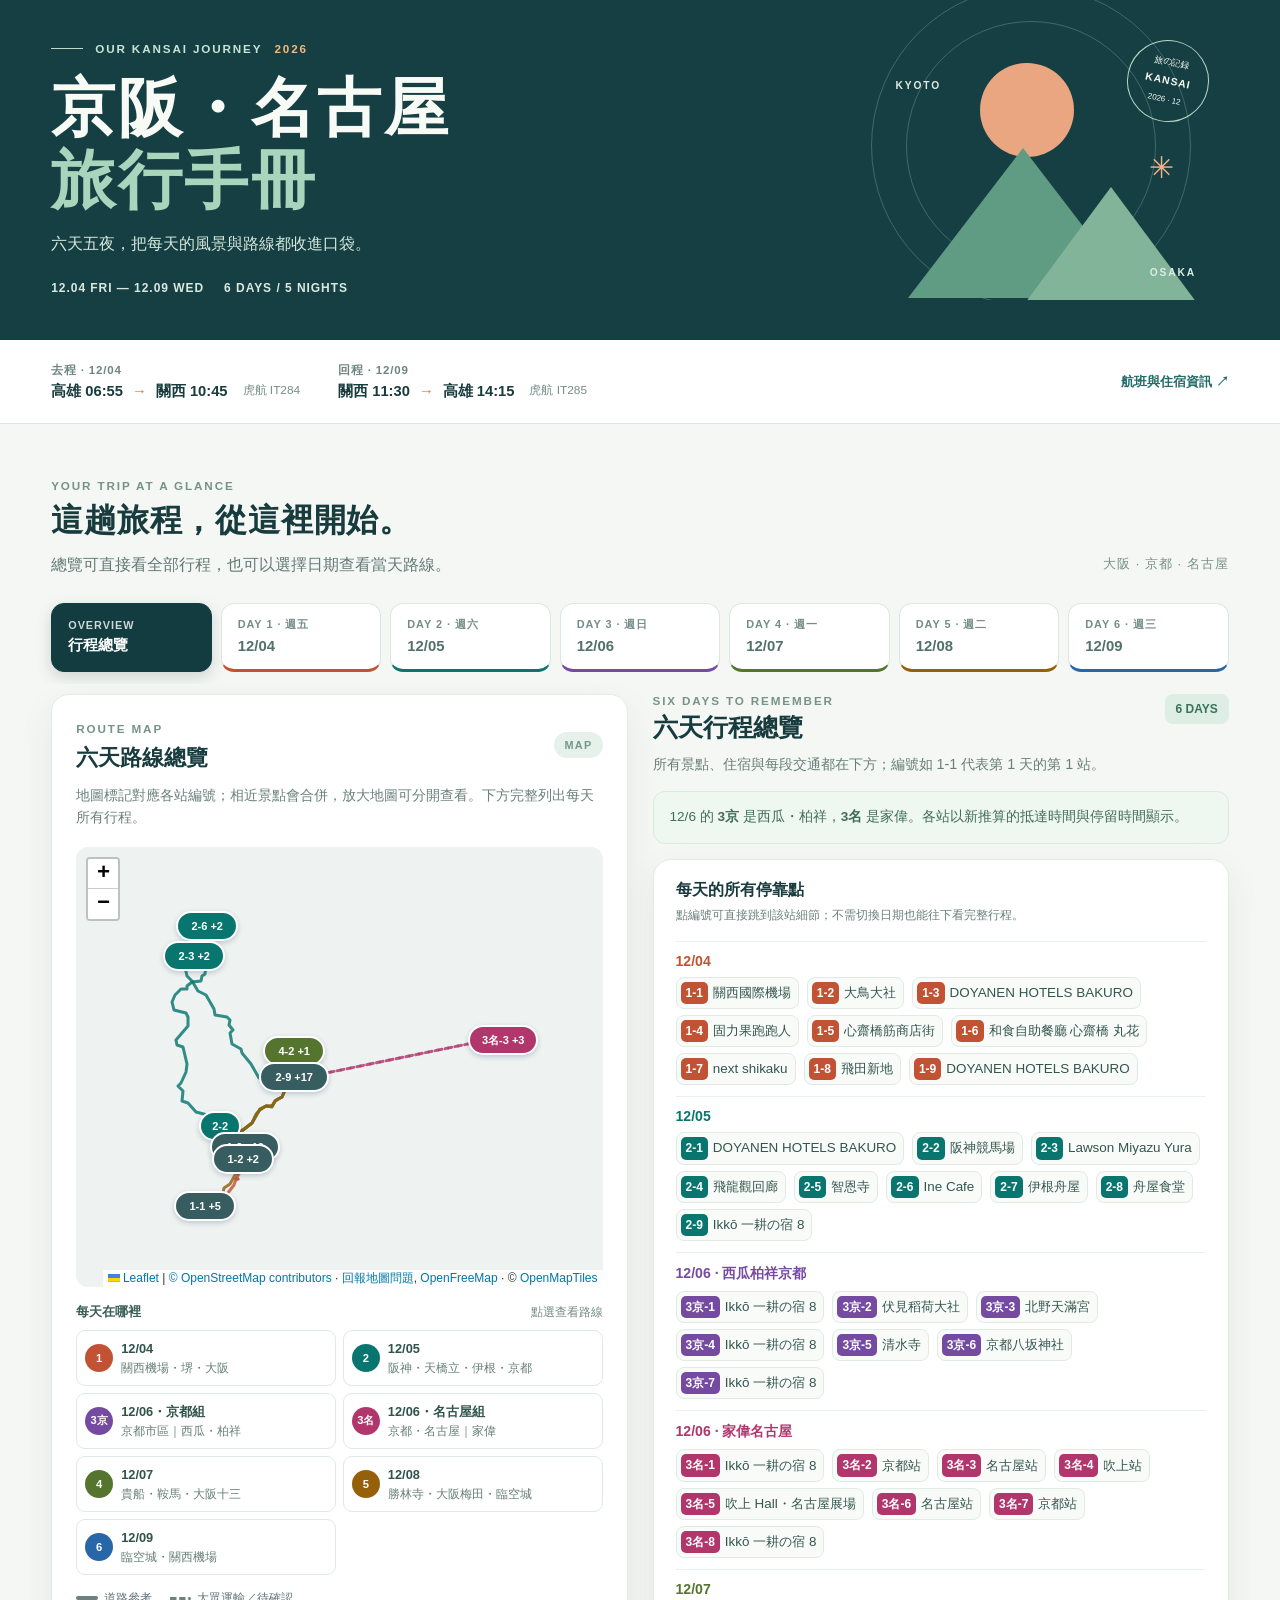
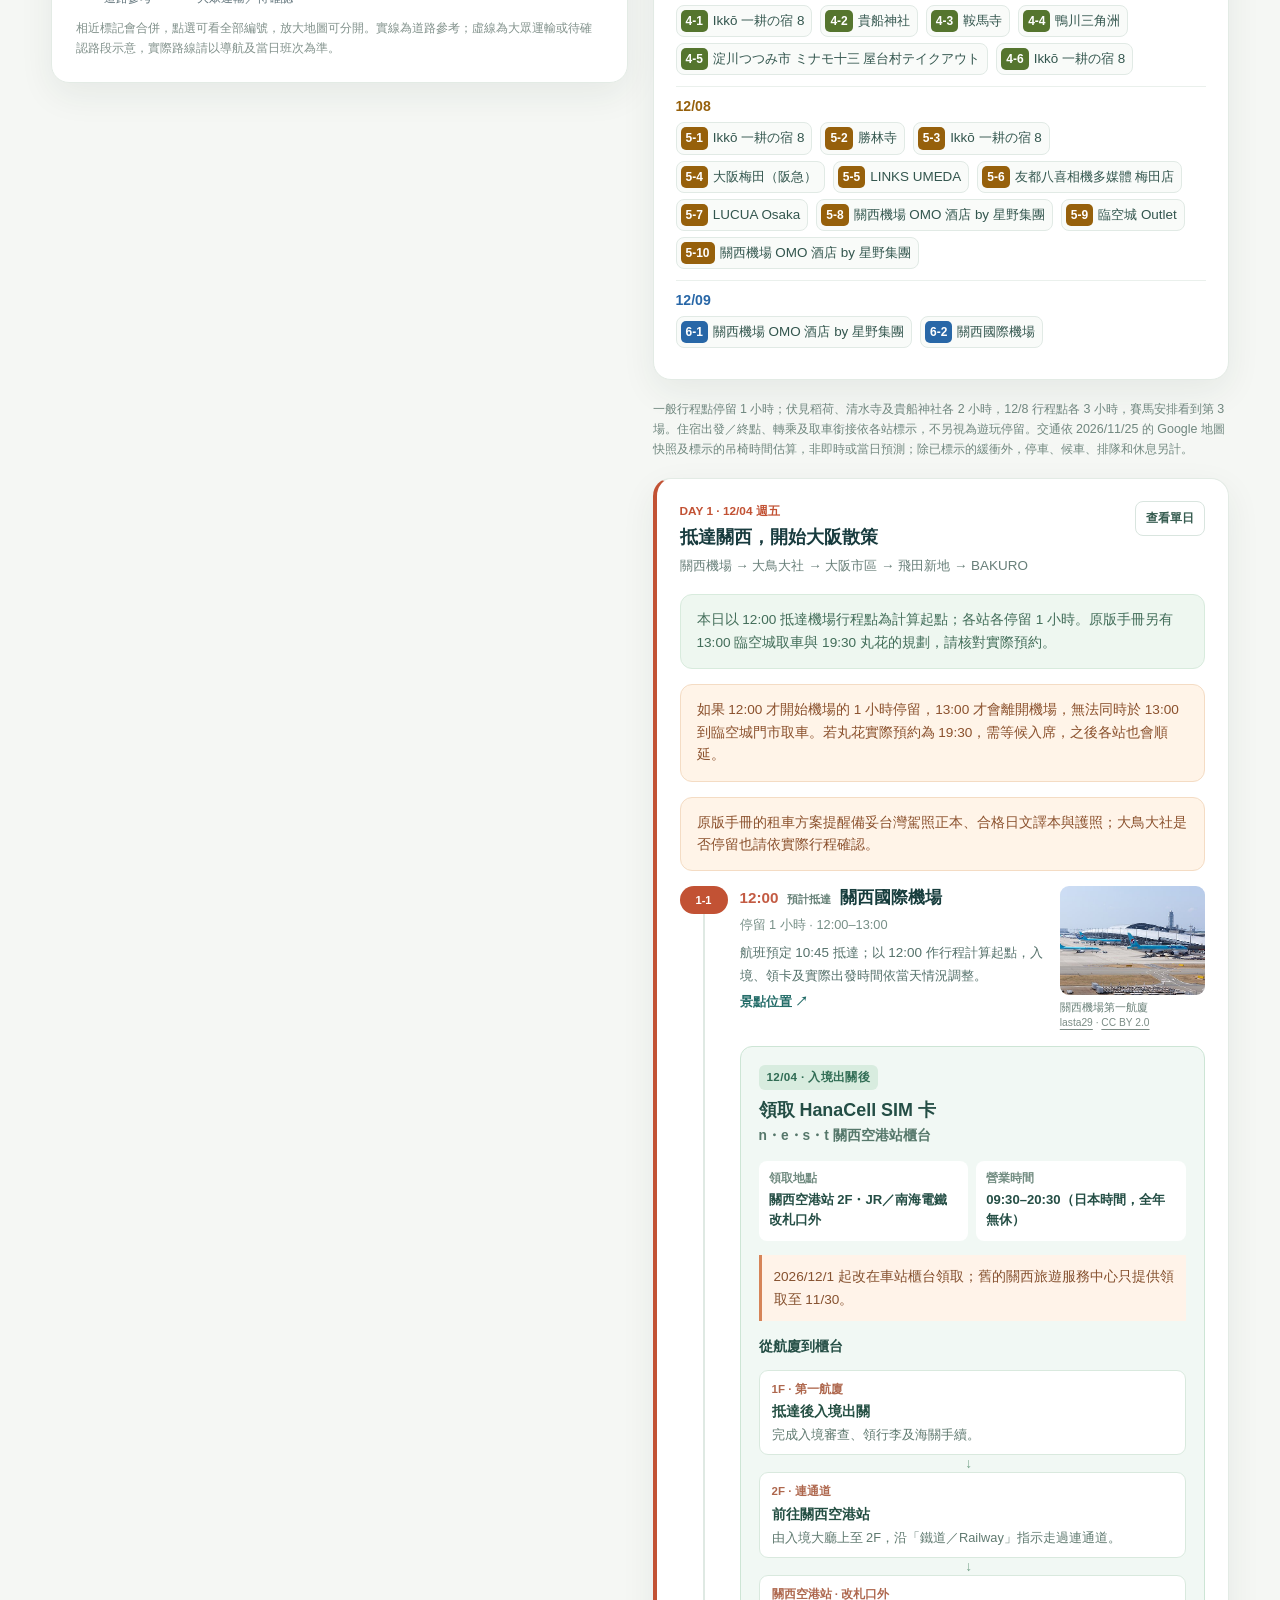
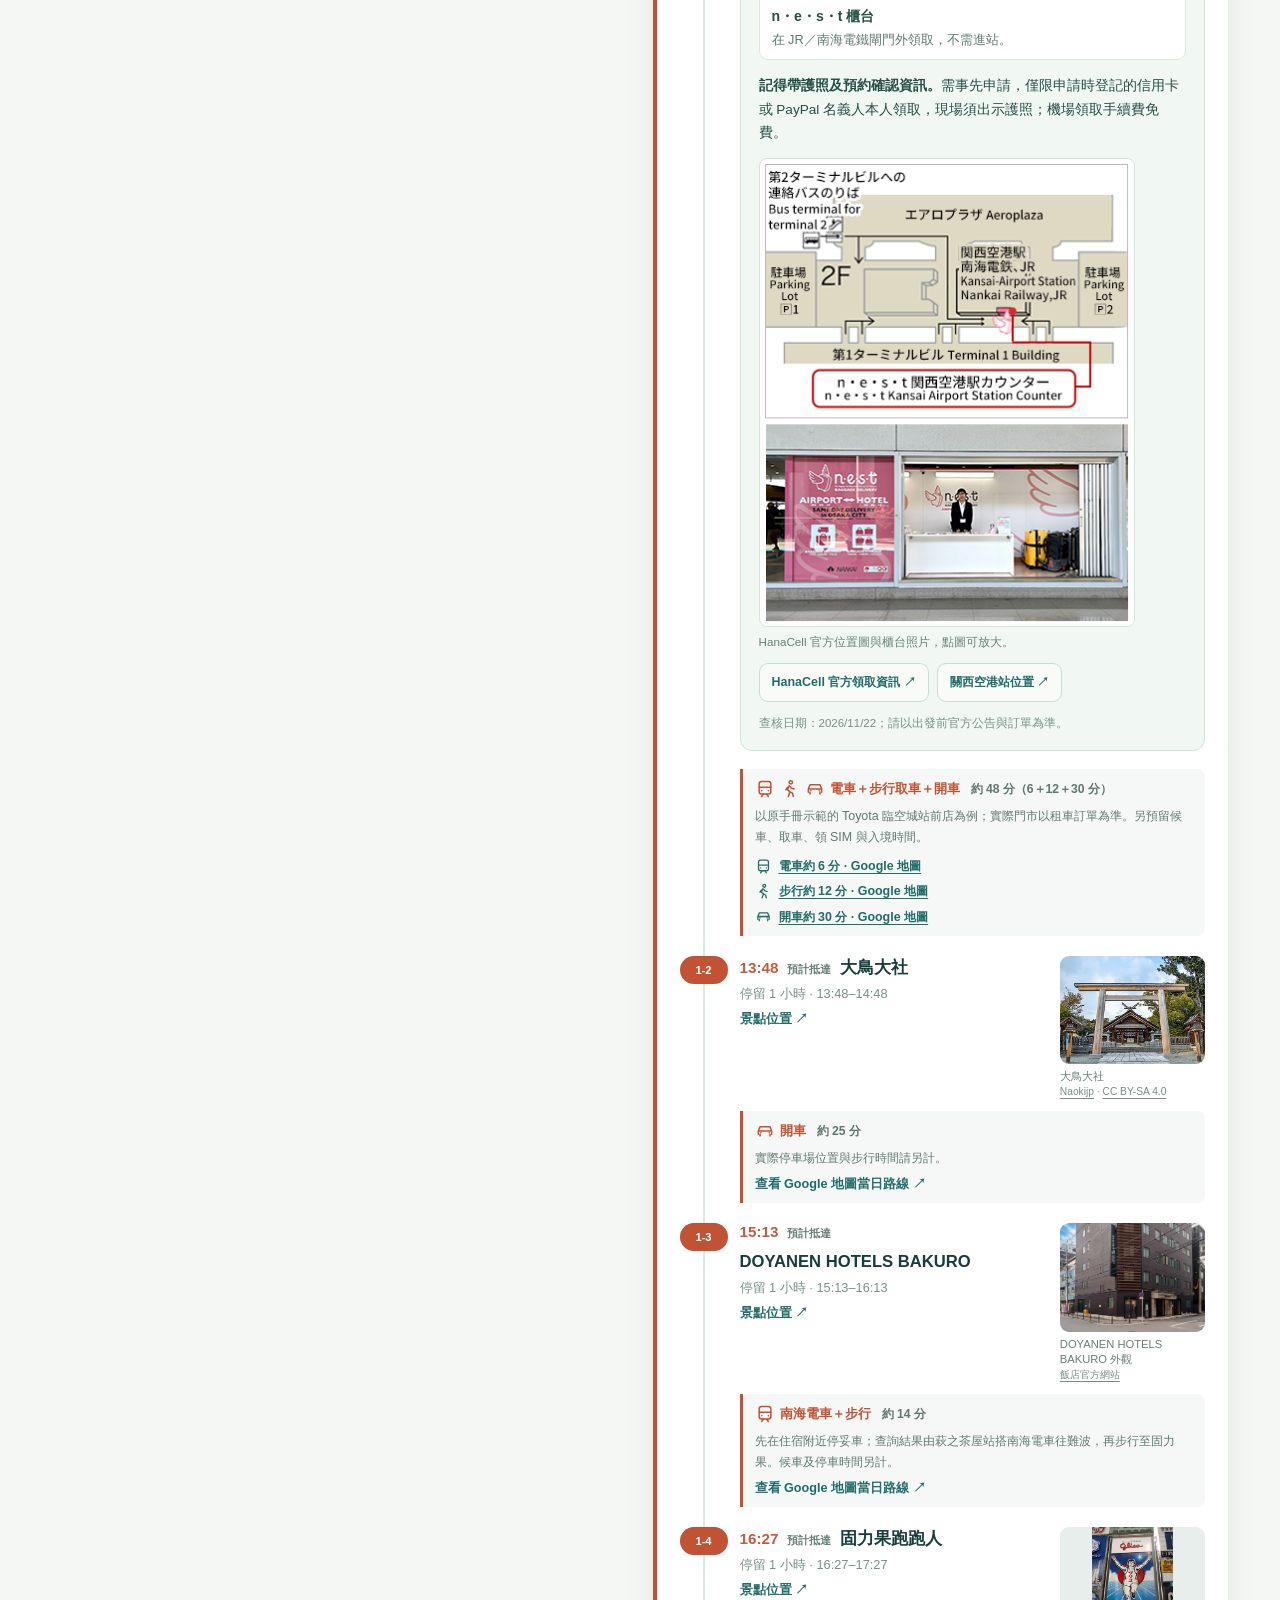
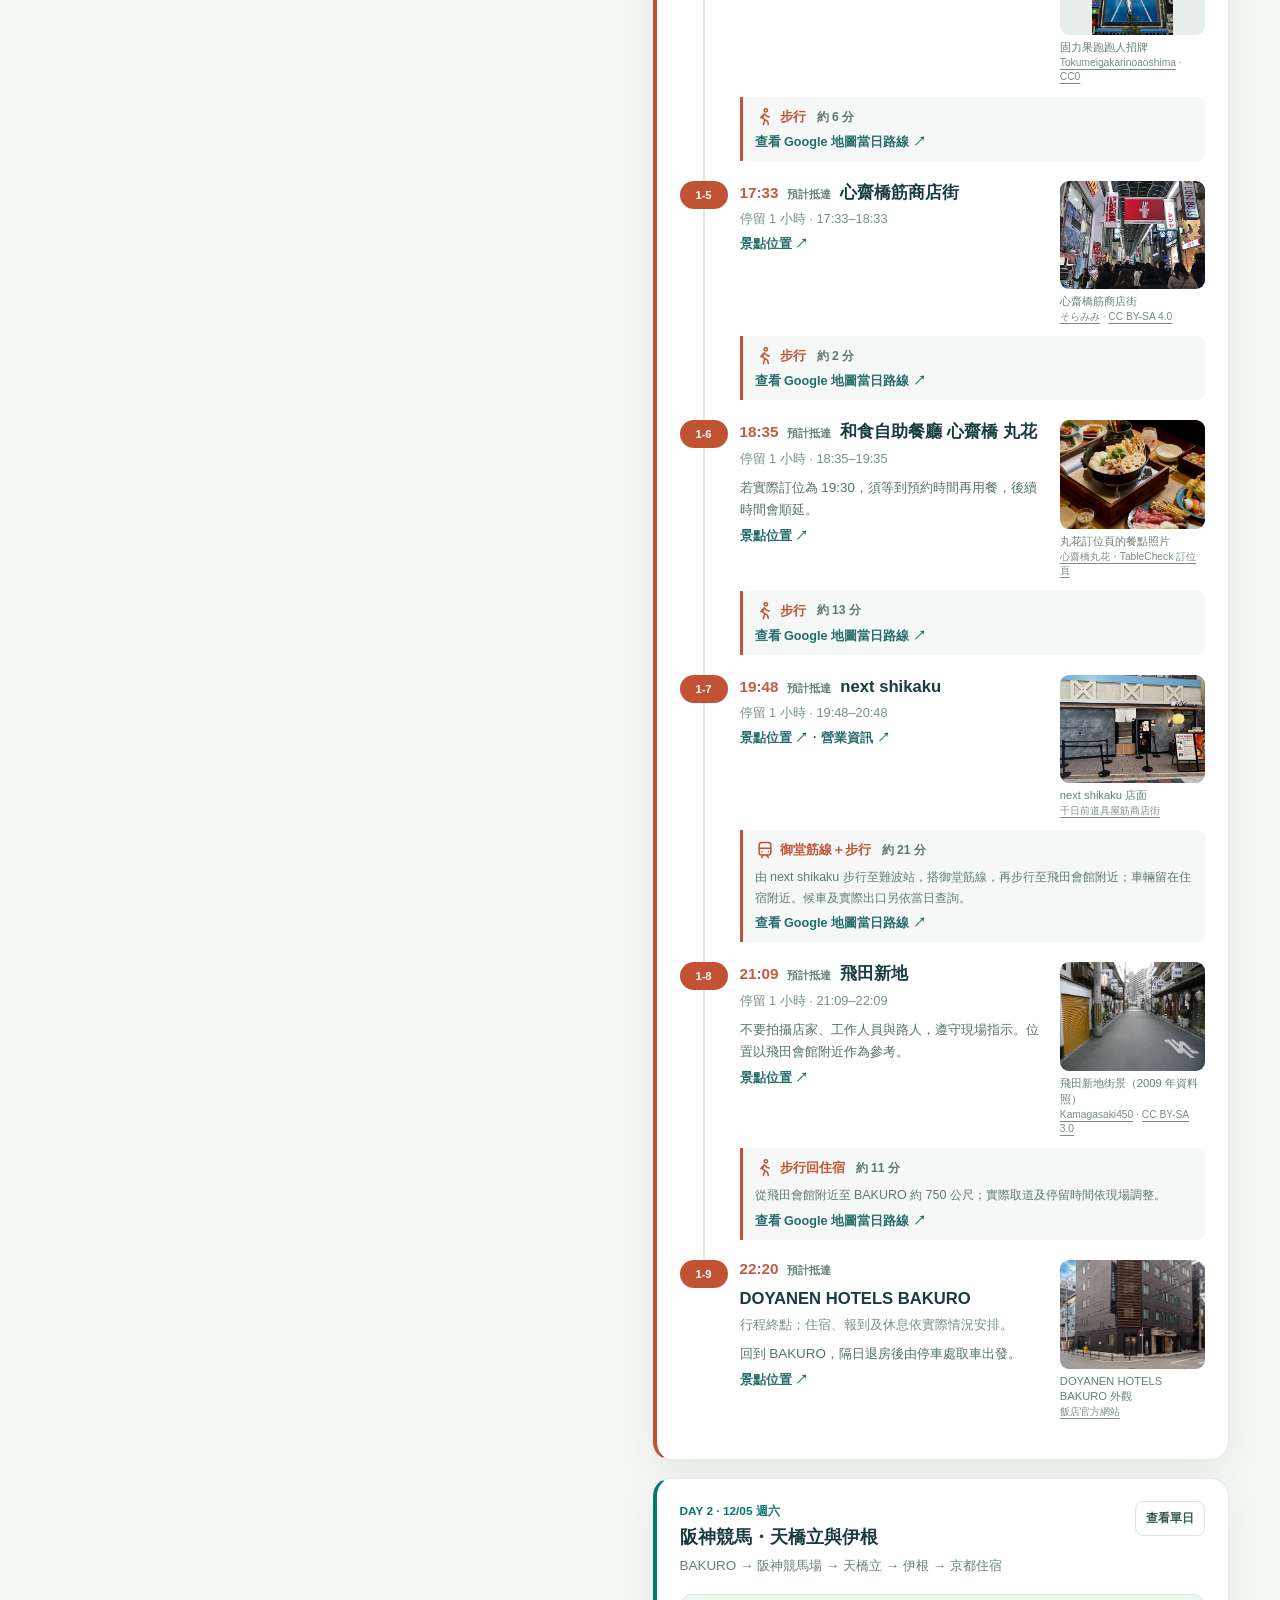
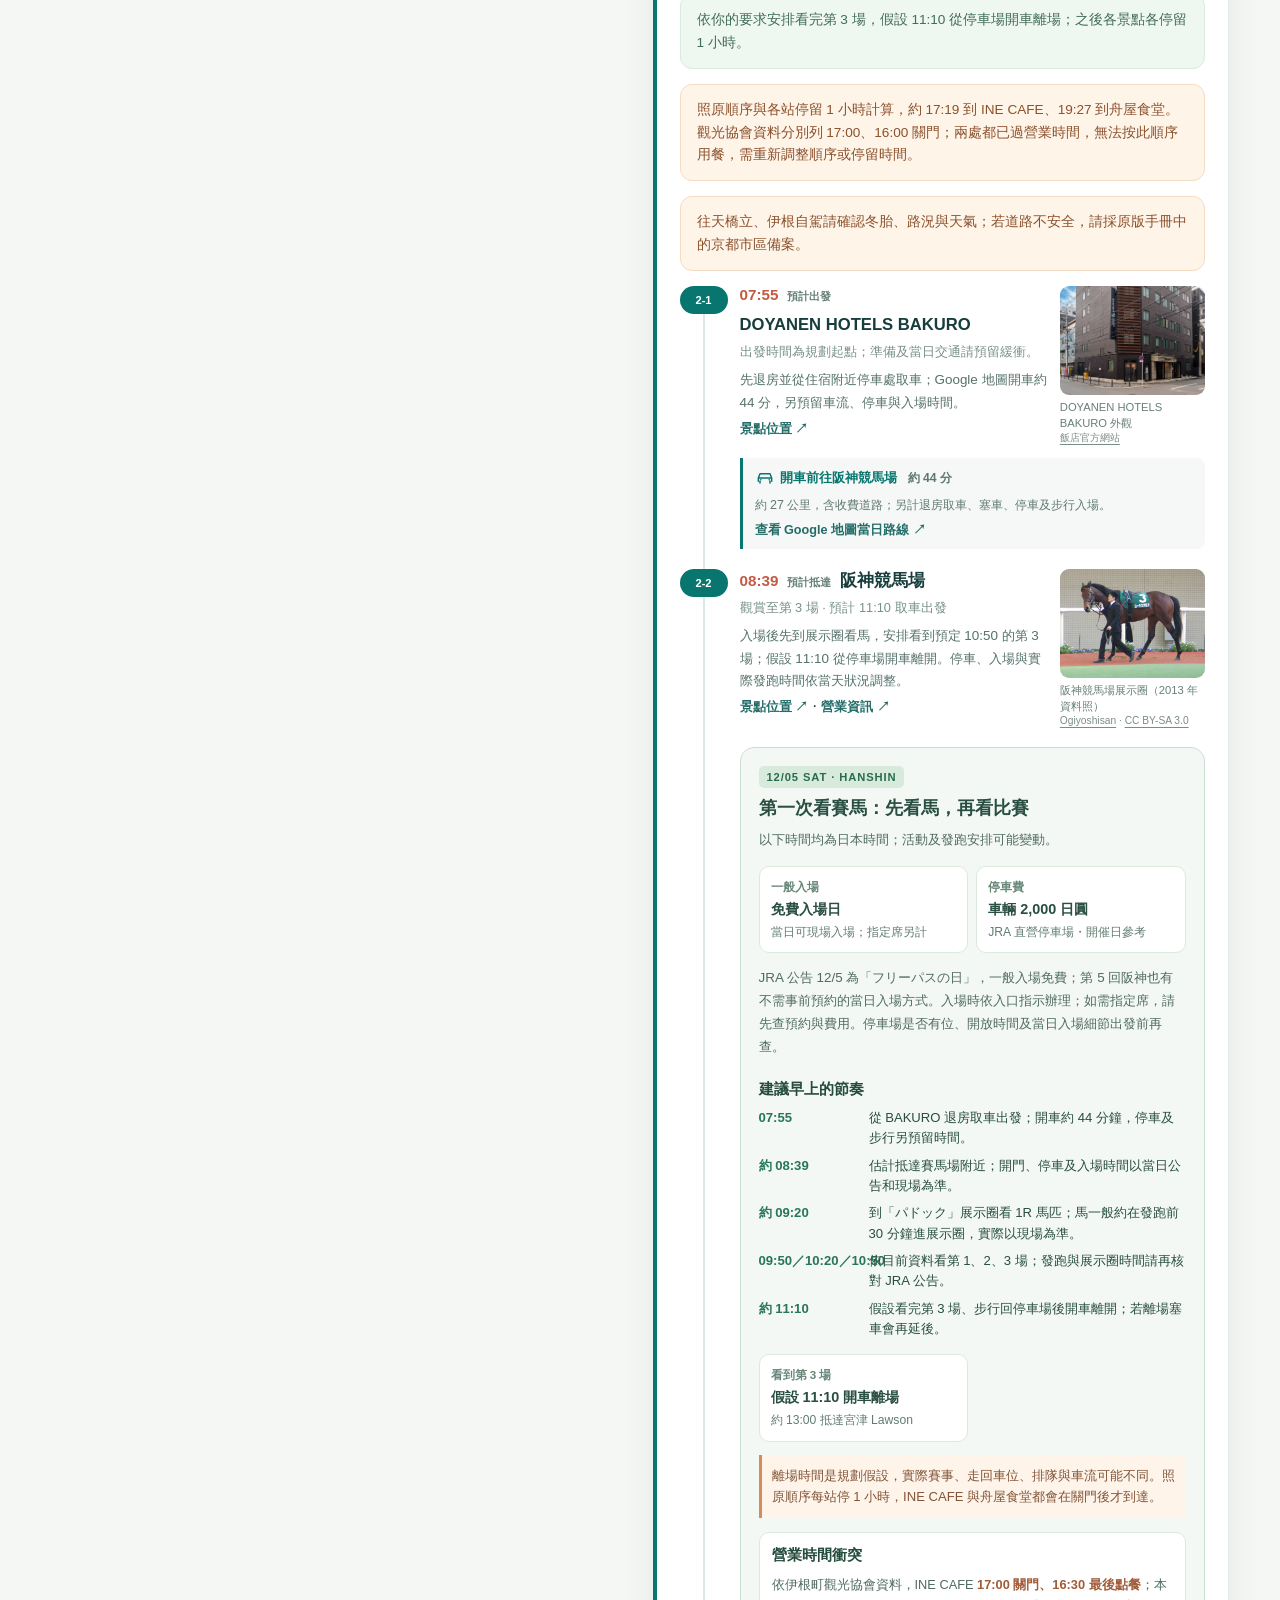
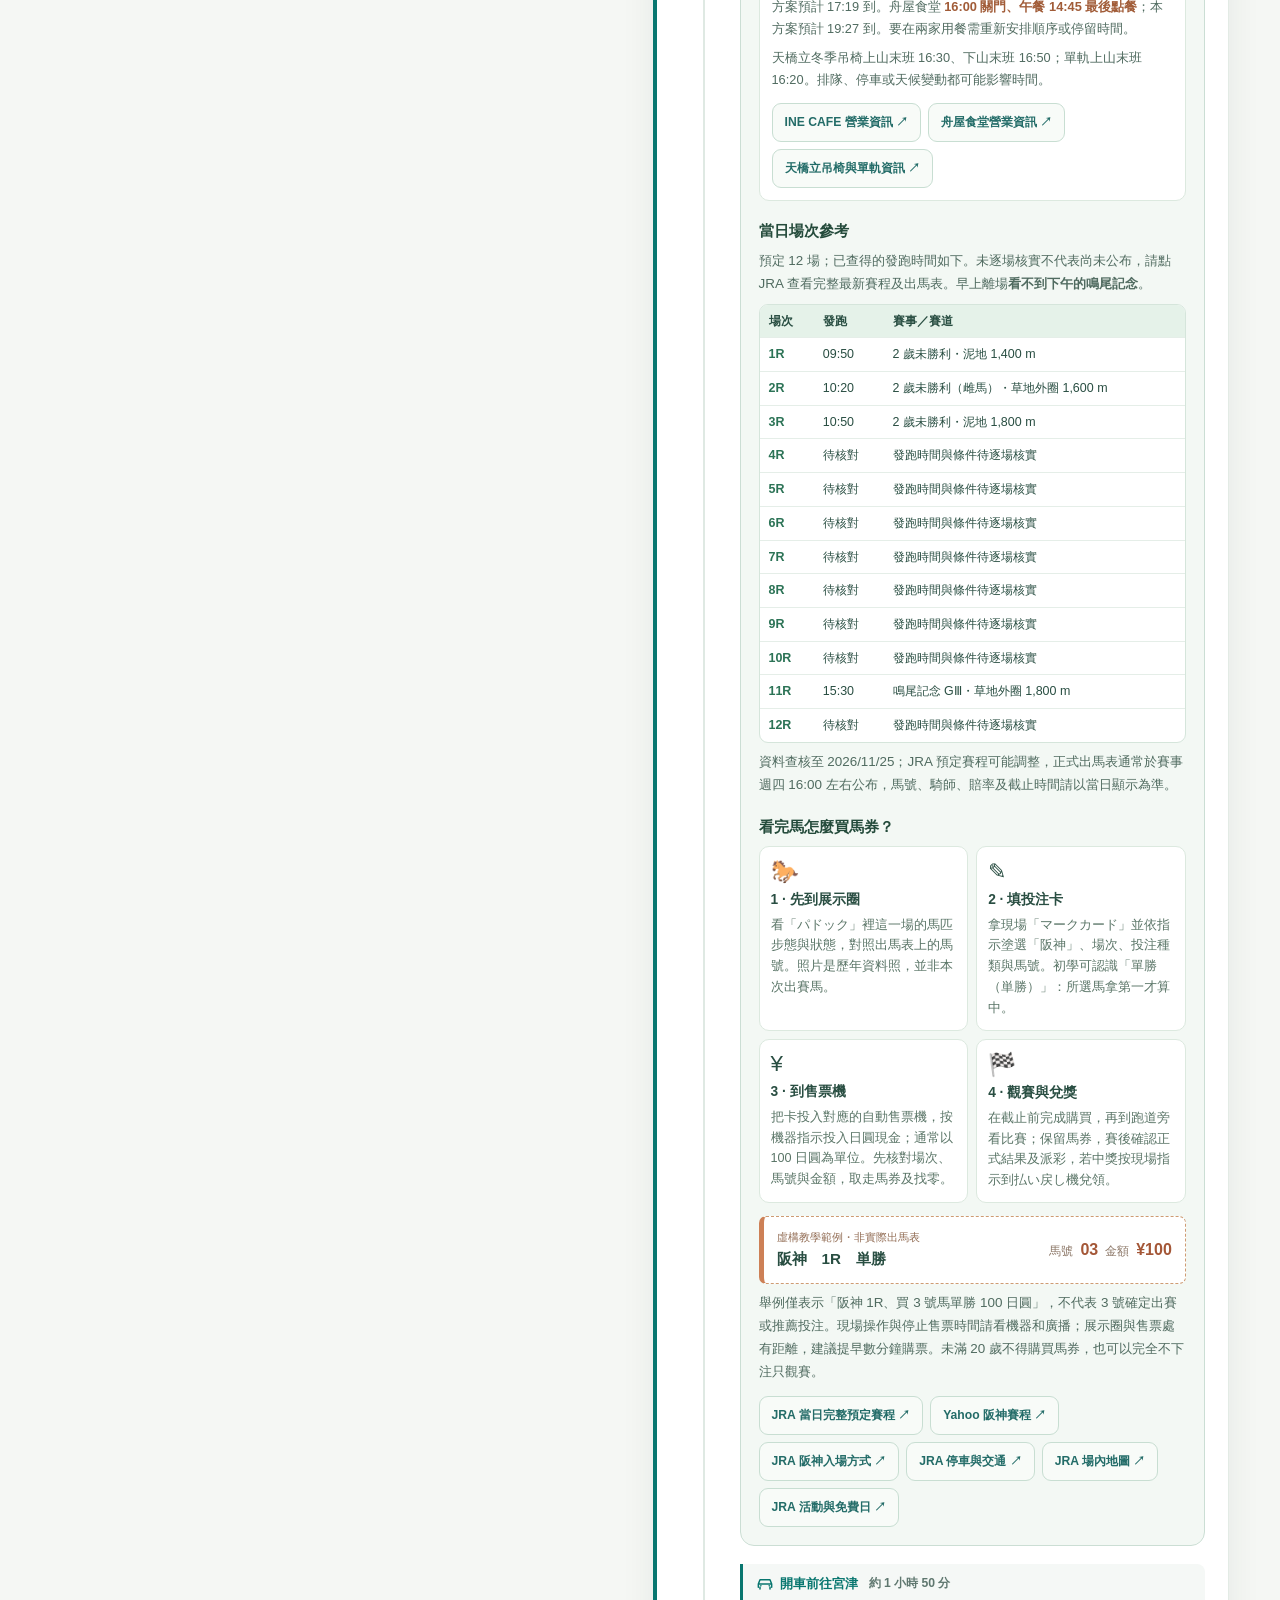
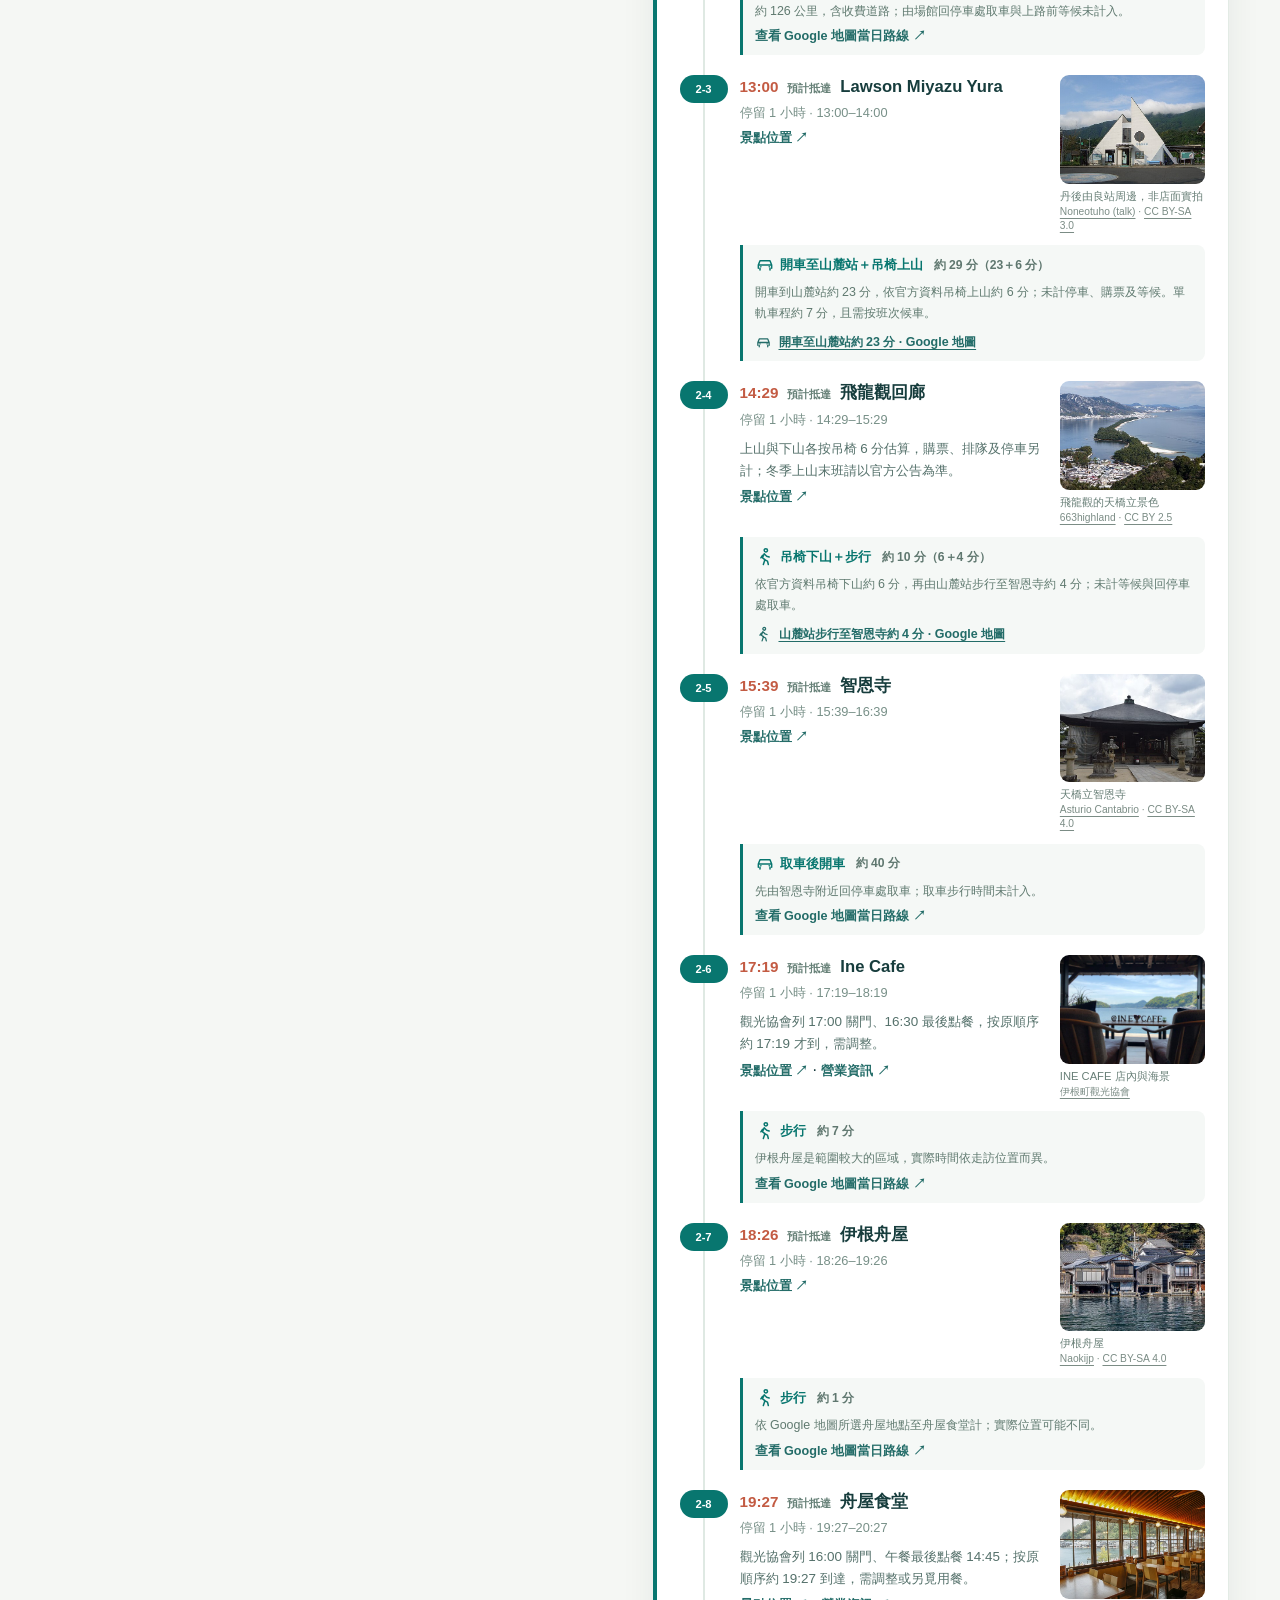
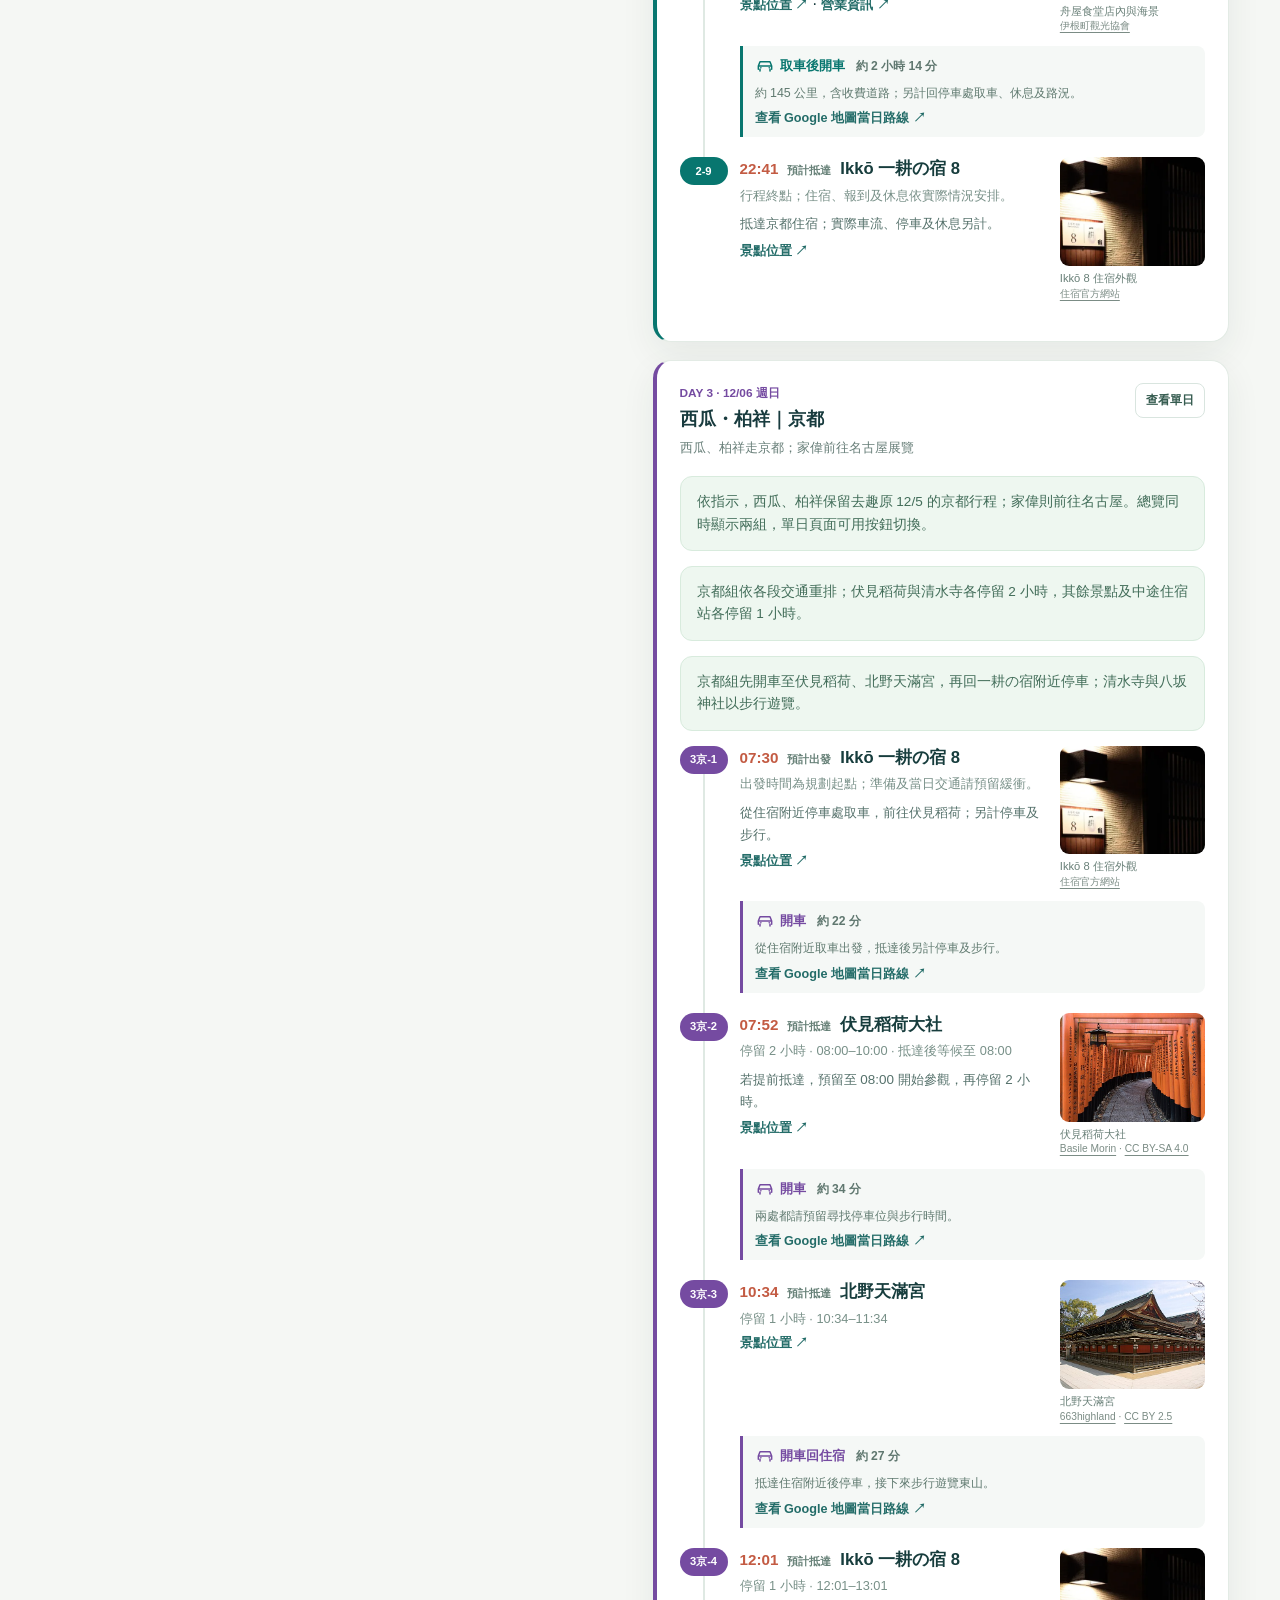
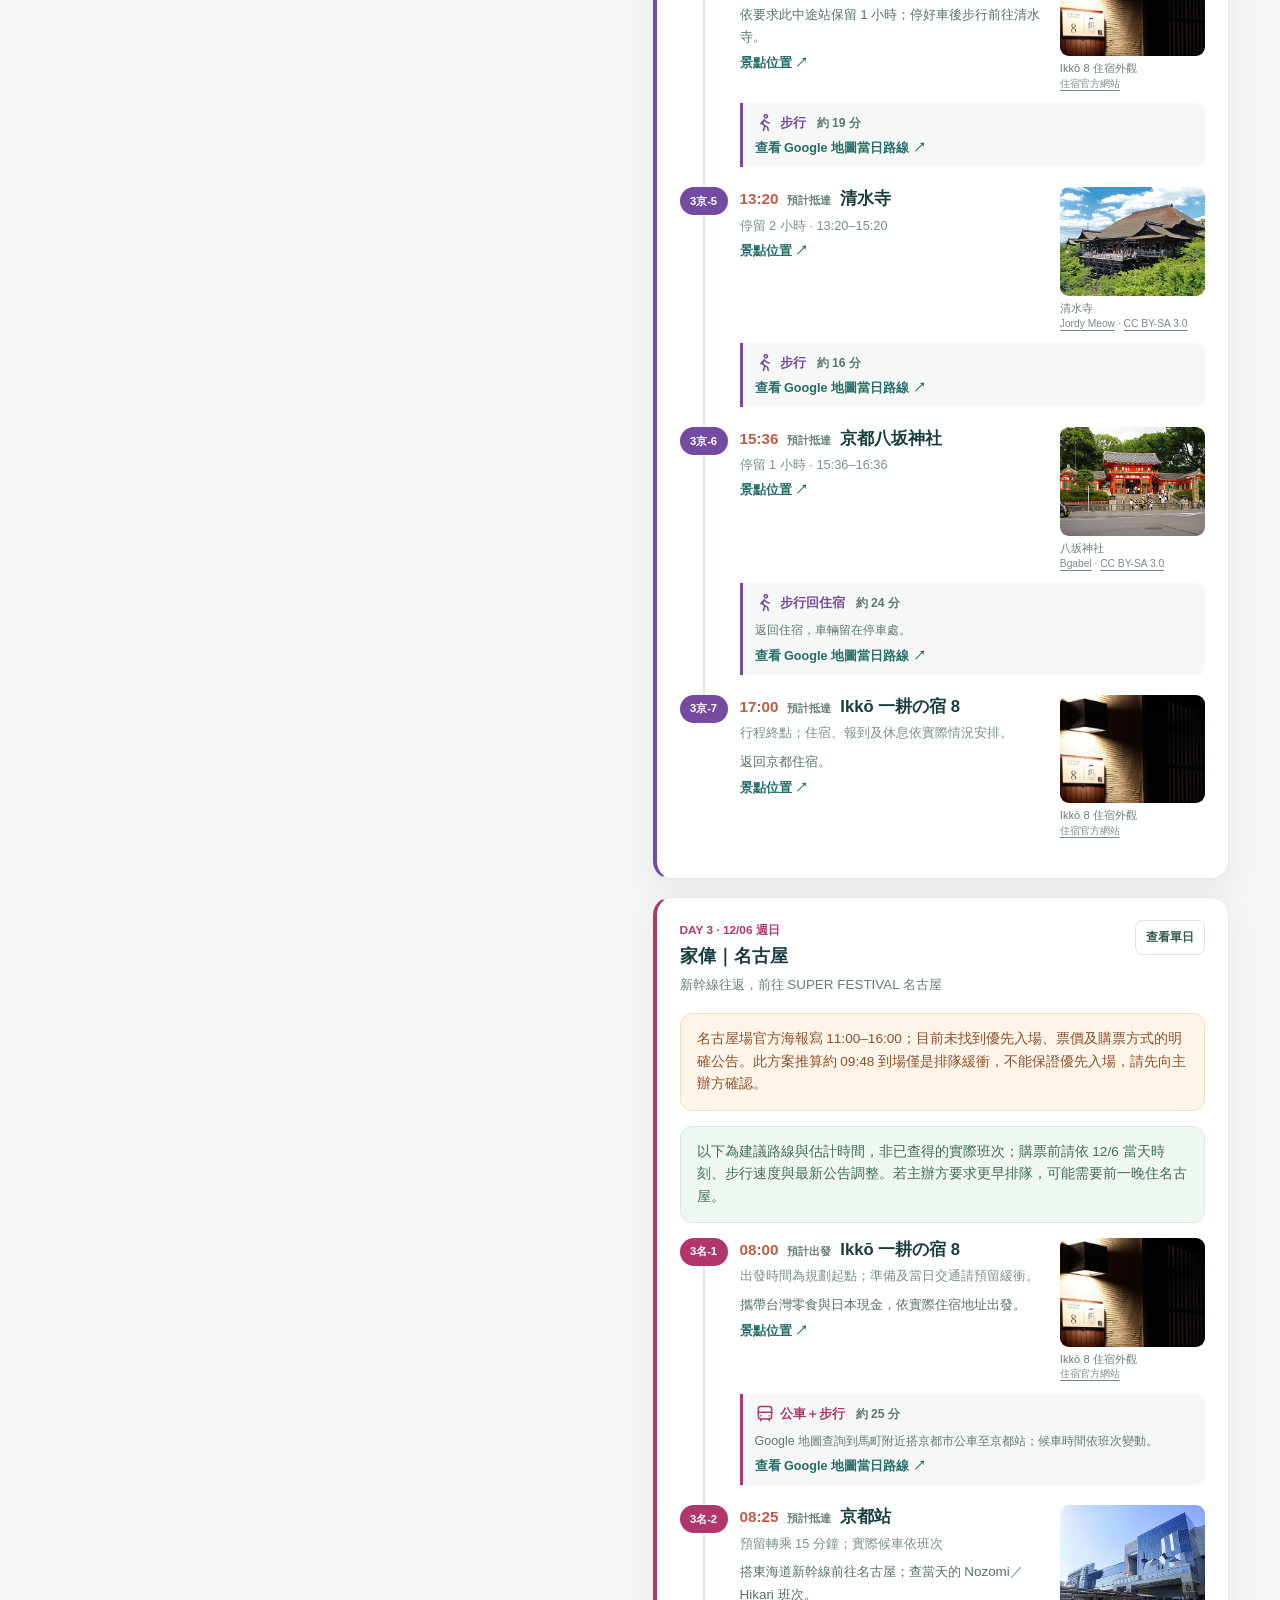
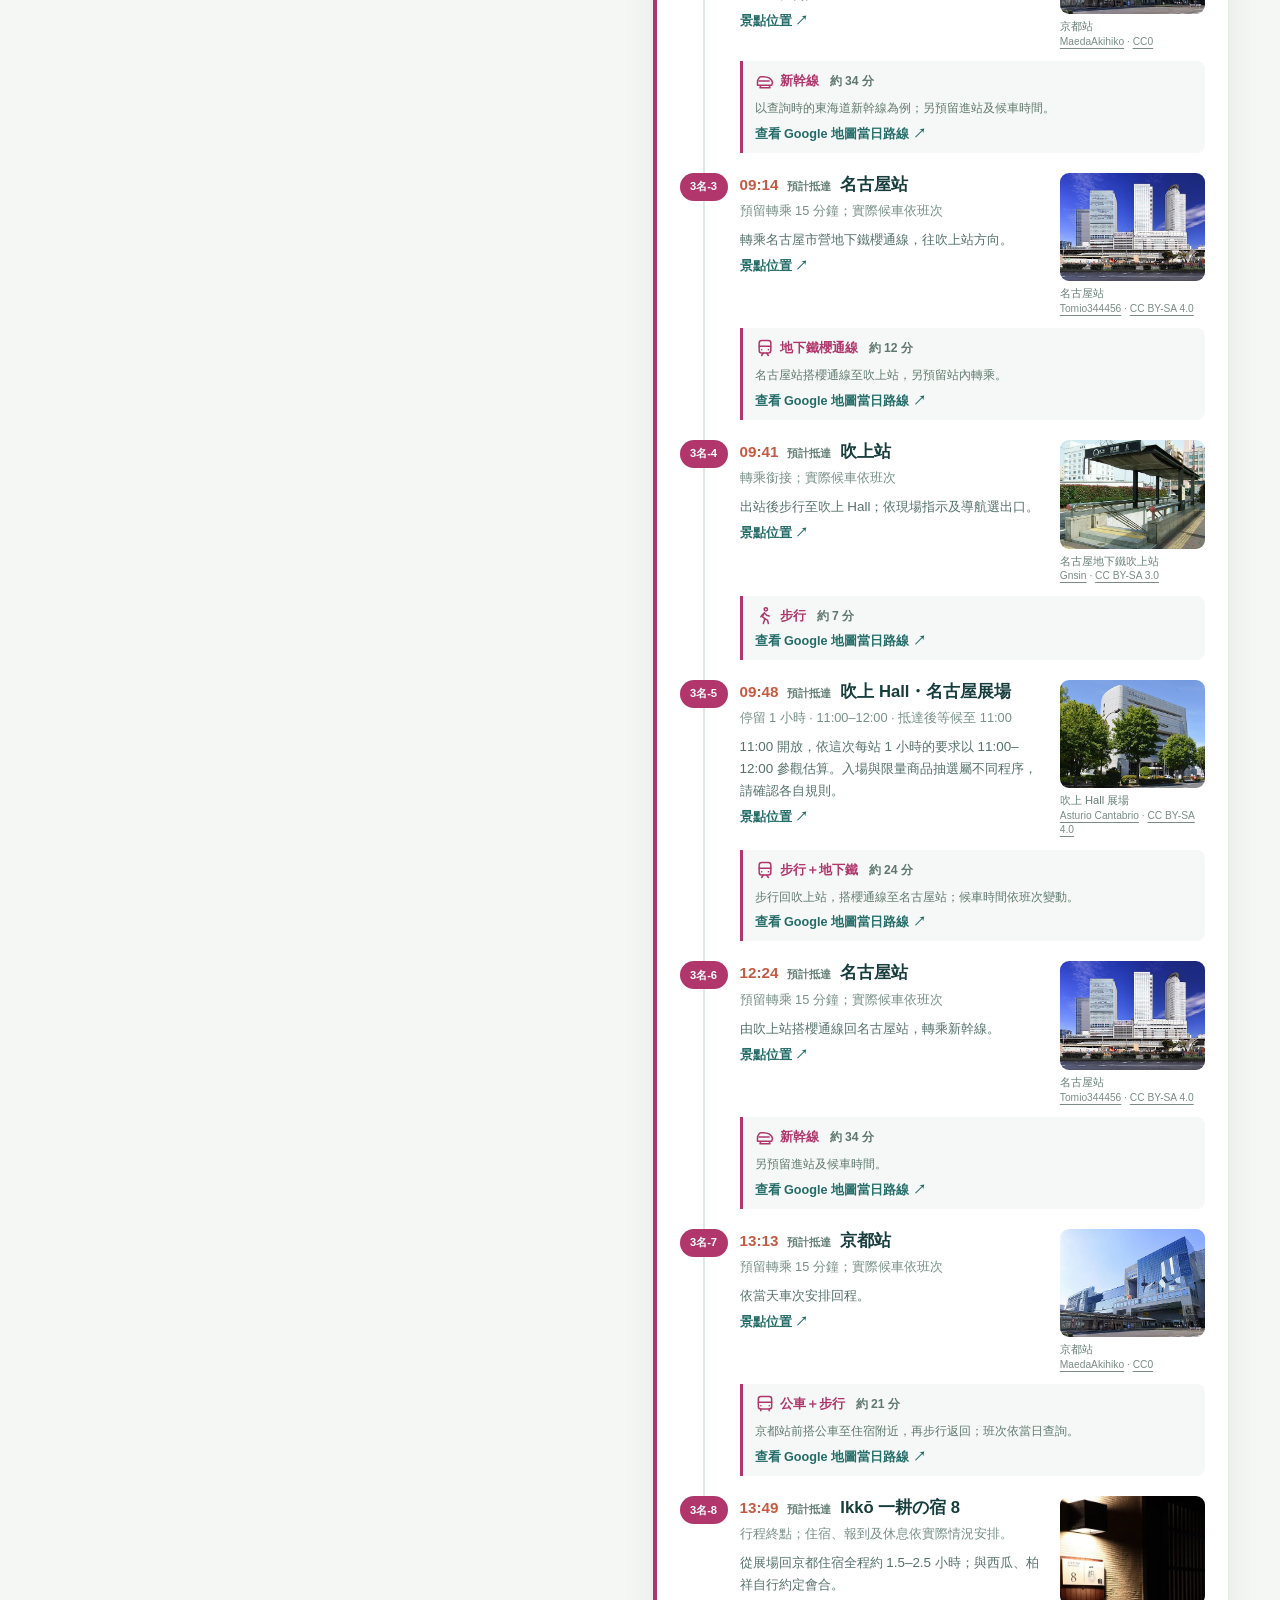
==== commit ac546038: "Recalculate daily travel schedules" ====
--- a/kansai.html
+++ b/kansai.html
@@ -8,17 +8,18 @@
   <title>京阪・名古屋旅行手冊 | 2026.12.04—12.09</title>
   <link rel="stylesheet" href="assets/vendor/leaflet/leaflet.css">
   <link rel="stylesheet" href="assets/vendor/maplibre/maplibre-gl.css">
-  <link rel="stylesheet" href="assets/style.css?v=20261125h">
+  <link rel="stylesheet" href="assets/style.css?v=20261126a">
   <script src="assets/vendor/leaflet/leaflet.js" defer></script>
   <script src="assets/vendor/maplibre/maplibre-gl.js" defer></script>
   <script src="assets/vendor/maplibre/leaflet-maplibre-gl.js" defer></script>
   <script src="assets/dealers.js?v=20261124" defer></script>
-  <script src="assets/itinerary.js?v=20261125i" defer></script>
-  <script src="assets/transport.js?v=20261125i" defer></script>
+  <script src="assets/itinerary.js?v=20261126a" defer></script>
+  <script src="assets/transport.js?v=20261126a" defer></script>
+  <script src="assets/schedule.js?v=20261126a" defer></script>
   <script src="assets/photos.js?v=20261125i" defer></script>
   <script src="assets/routes.js?v=20261125" defer></script>
   <script src="assets/routes-extra.js?v=20261125g" defer></script>
-  <script src="assets/app.js?v=20261125i" defer></script>
+  <script src="assets/app.js?v=20261126a" defer></script>
 </head>
 <body>
   <a class="skip-link" href="#main">跳到行程內容</a>
--- a/assets/style.css
+++ b/assets/style.css
@@ -85,4 +85,5 @@
 .ticket-example{display:flex;align-items:center;justify-content:space-between;gap:10px;flex-wrap:wrap;background:#fff;border:1px dashed #ce9b73;border-left:5px solid #cd8056;padding:13px;margin-top:13px;border-radius:7px}
 .ticket-example small,.ticket-example strong{display:block}.ticket-example small{font-size:.7rem;color:#936e56}.ticket-example strong{font-size:.95rem;margin-top:4px}.ticket-example>div+div{display:flex;align-items:baseline;gap:7px}.ticket-example span{font-size:.72rem;color:#8a7565}.ticket-example b{font-size:1rem;color:#a45737}
 .race-links{display:flex;gap:7px;flex-wrap:wrap;margin-top:12px}.race-links a{font-size:.76rem}
+.stop-time{font-size:.95rem}.stop-meta{line-height:1.55}
 @media(max-width:600px){.race-guide{position:relative;width:calc(100% + 52px);margin-left:-52px;padding:13px}.race-facts,.race-options,.race-steps{grid-template-columns:1fr}.race-morning li{grid-template-columns:1fr;gap:0}.race-table{min-width:0;table-layout:fixed}.race-table th:first-child{width:3.1rem}.race-table th:nth-child(2){width:4rem}.race-table th,.race-table td{padding:7px 5px}}
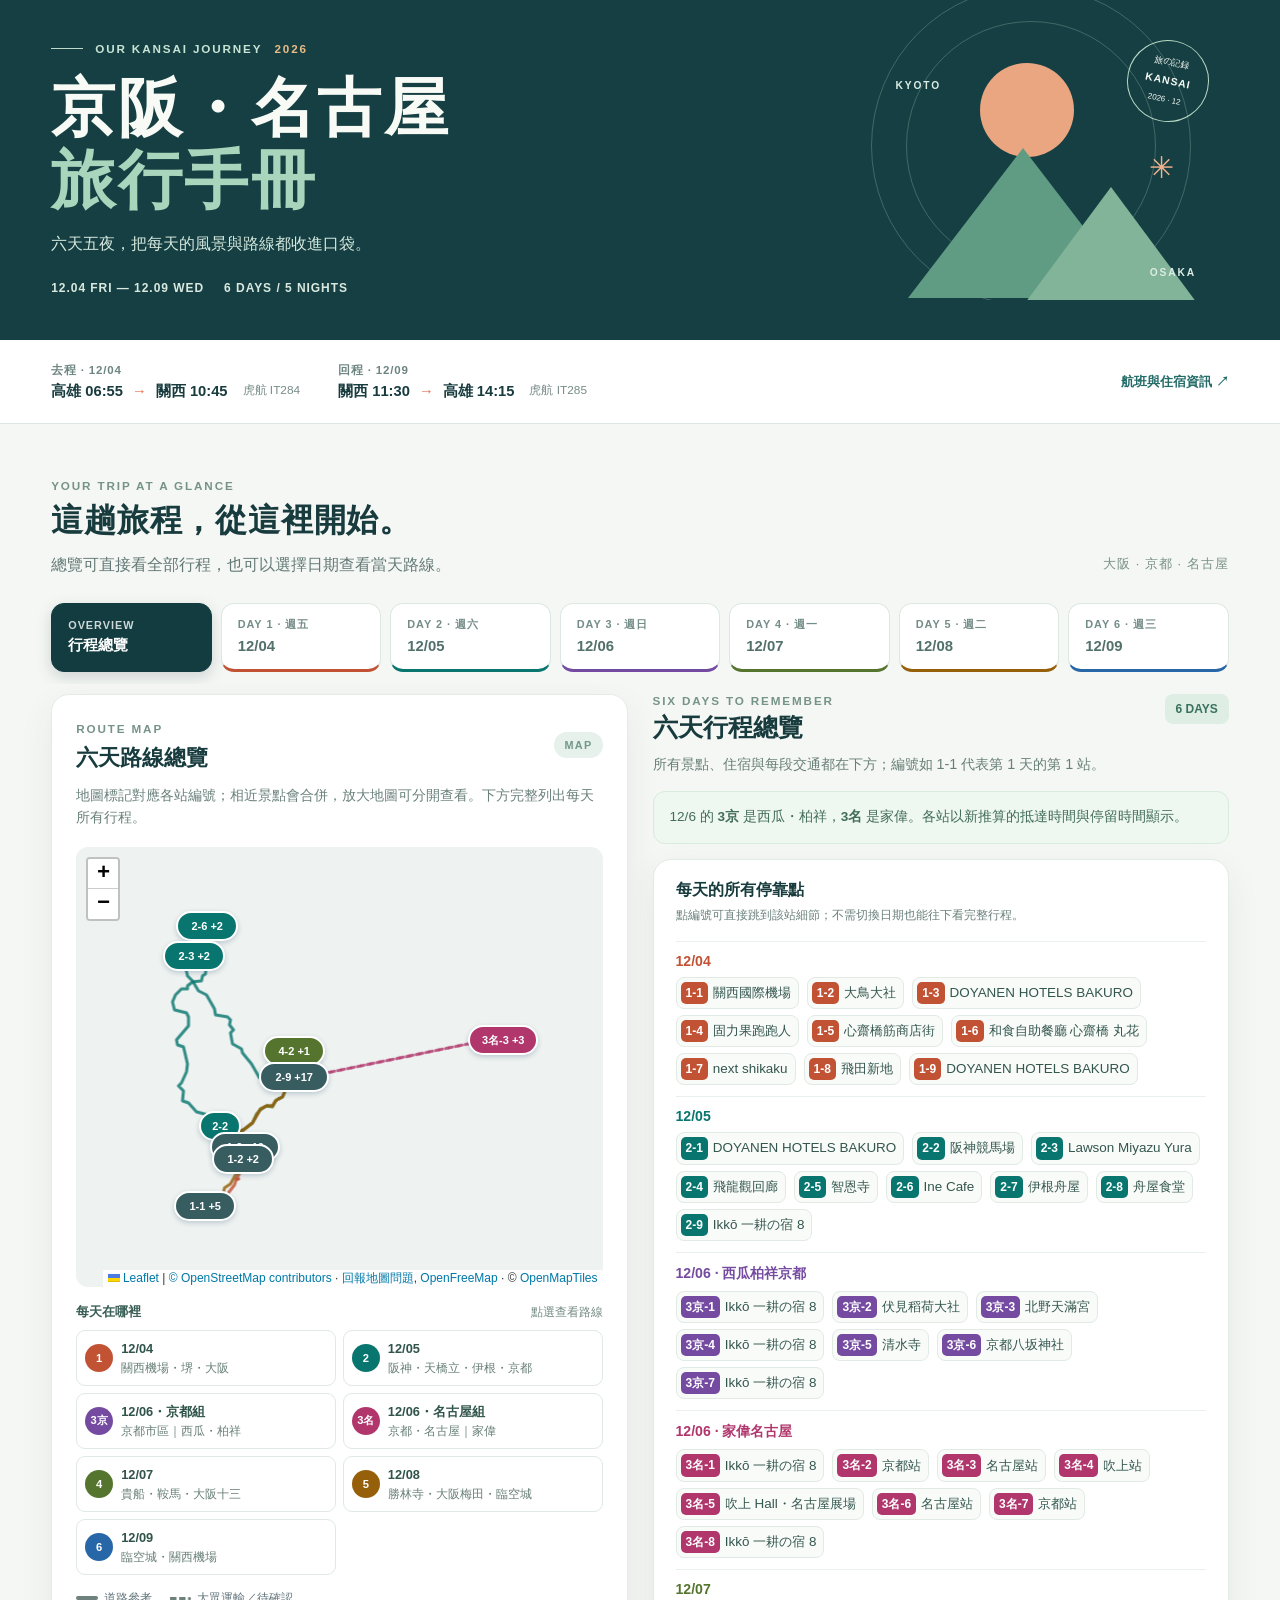
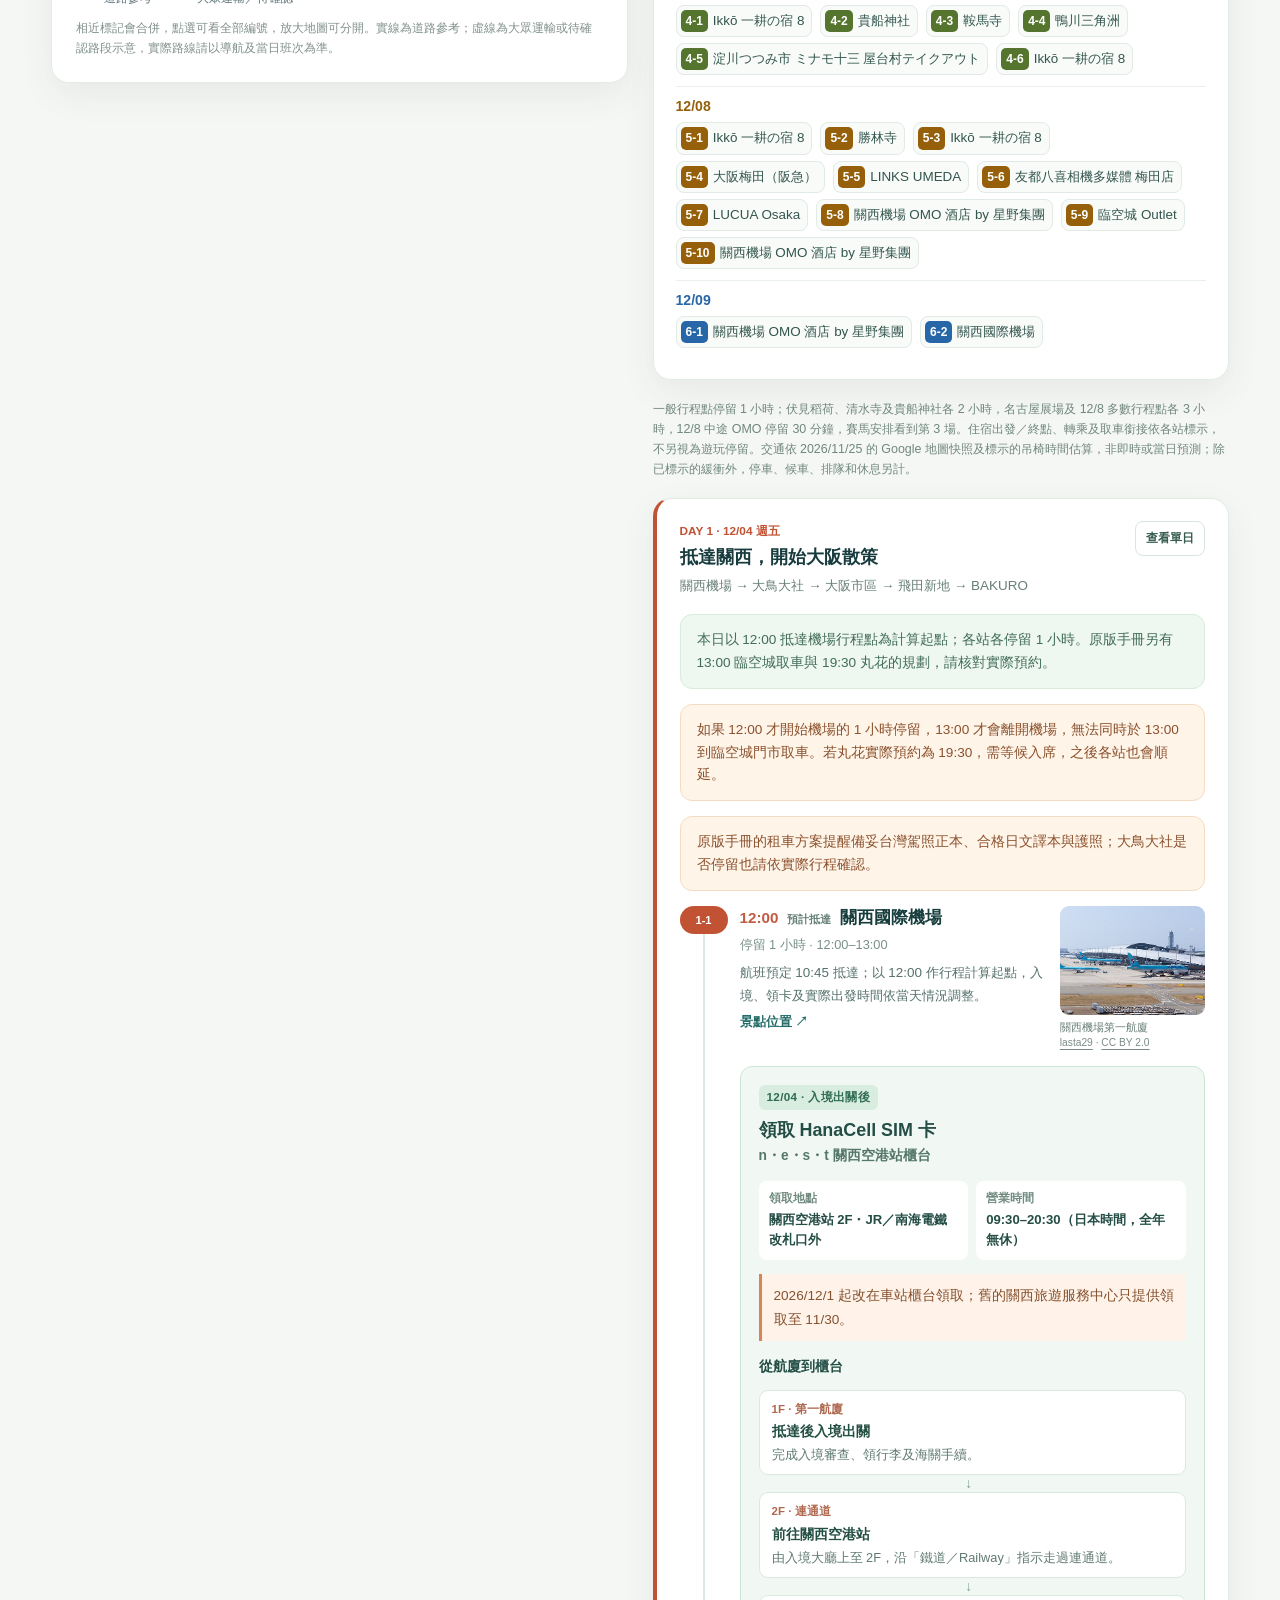
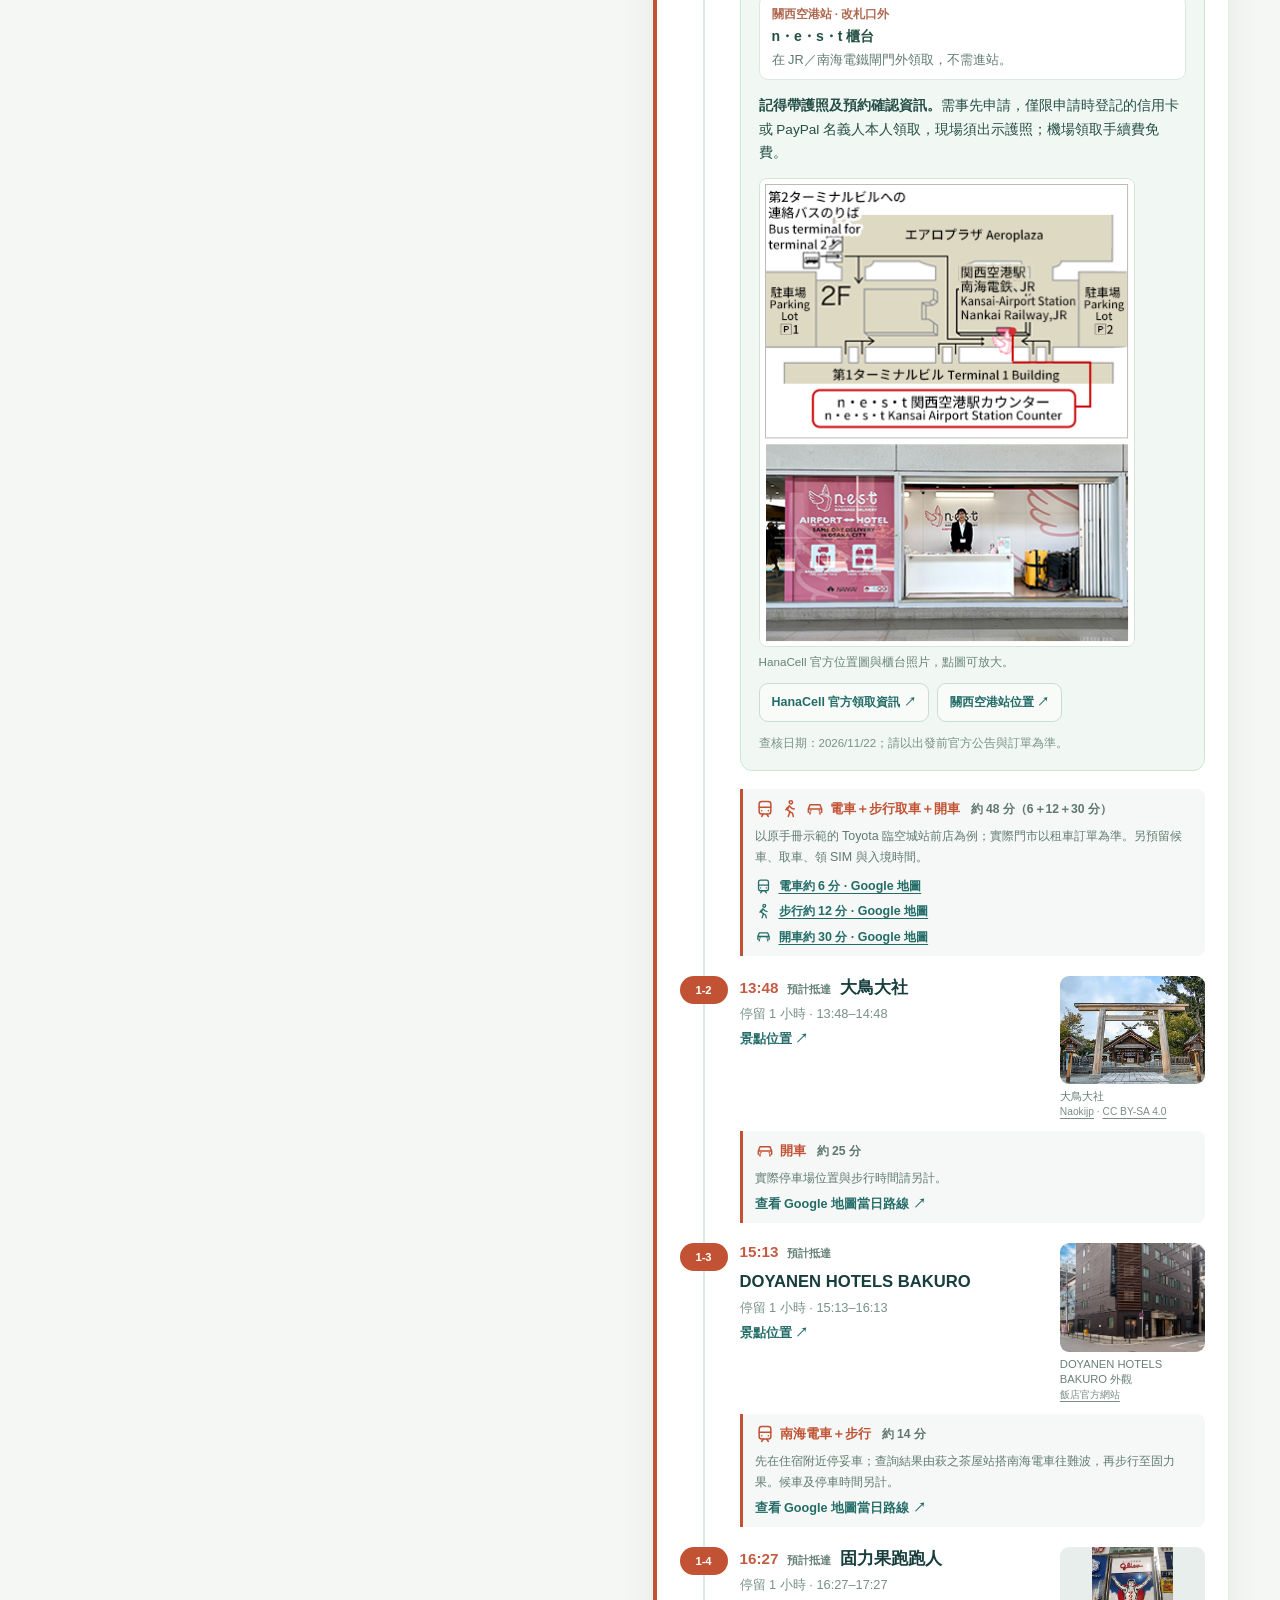
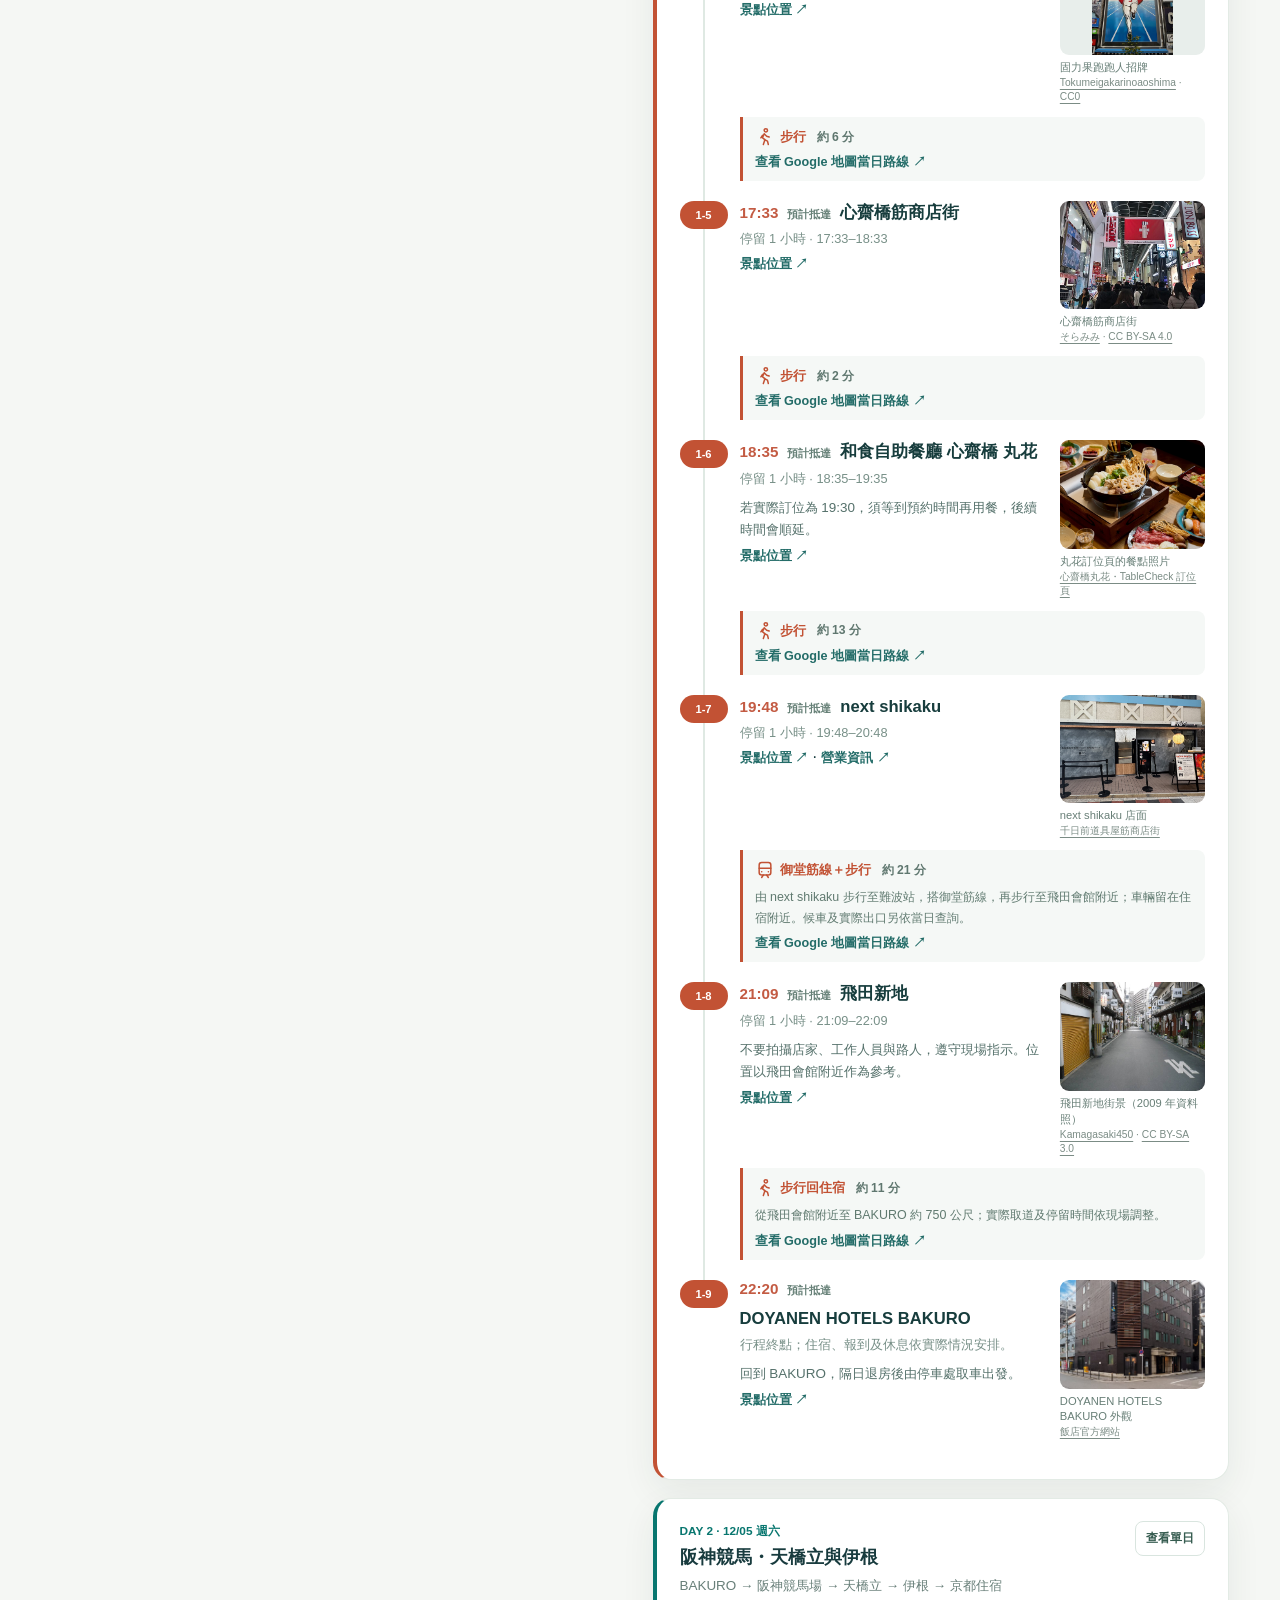
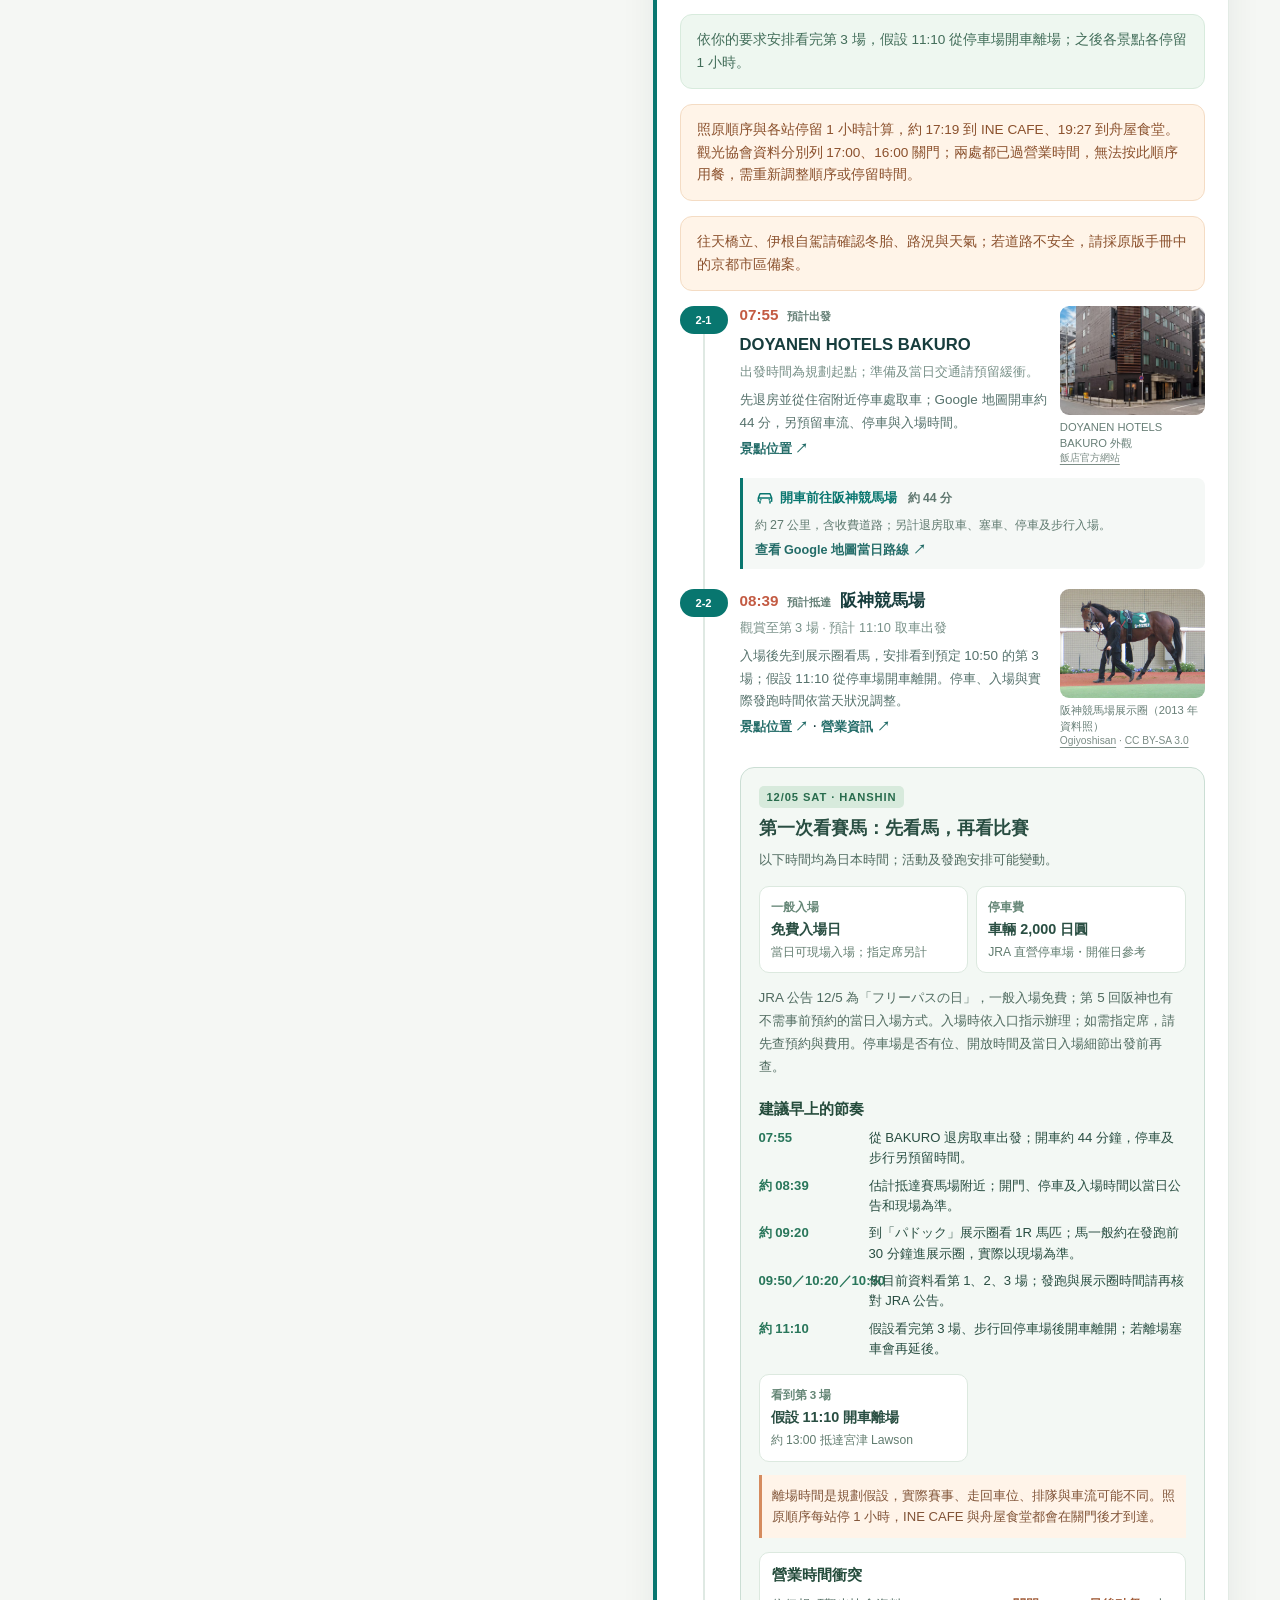
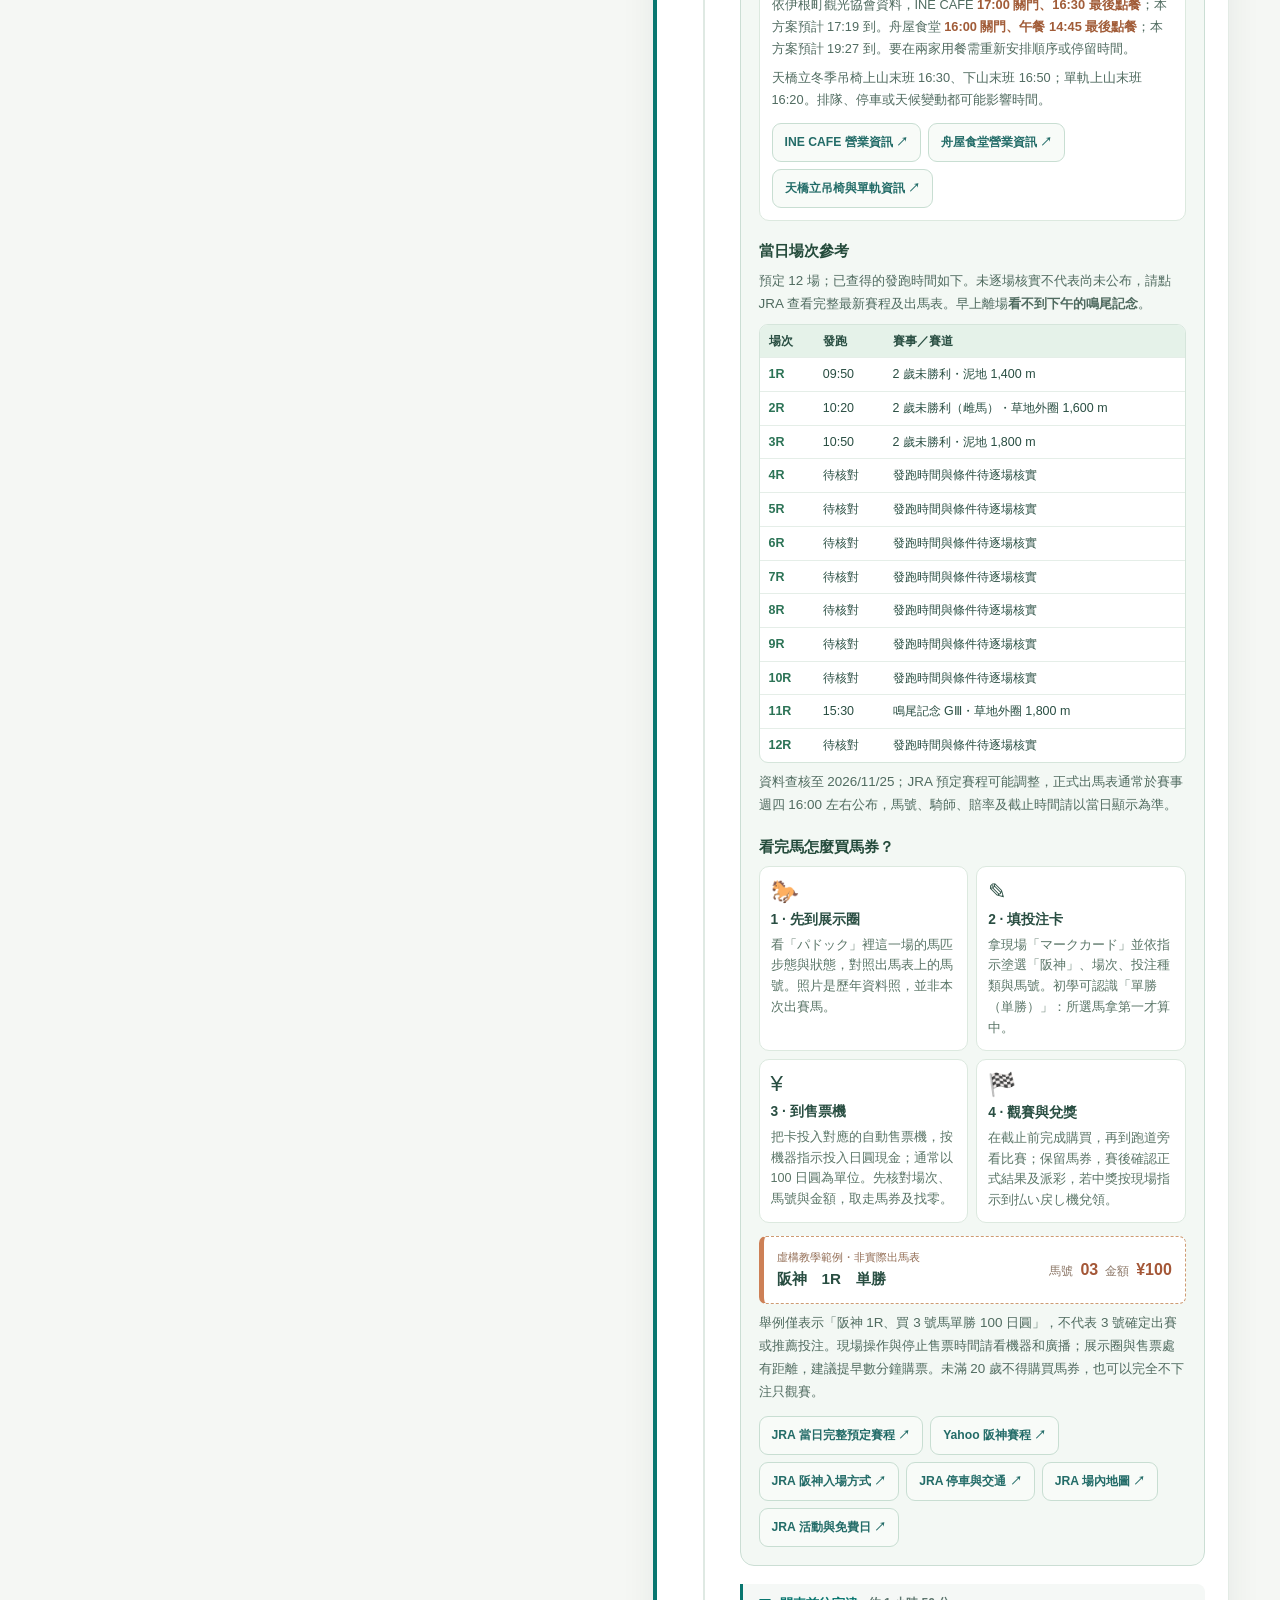
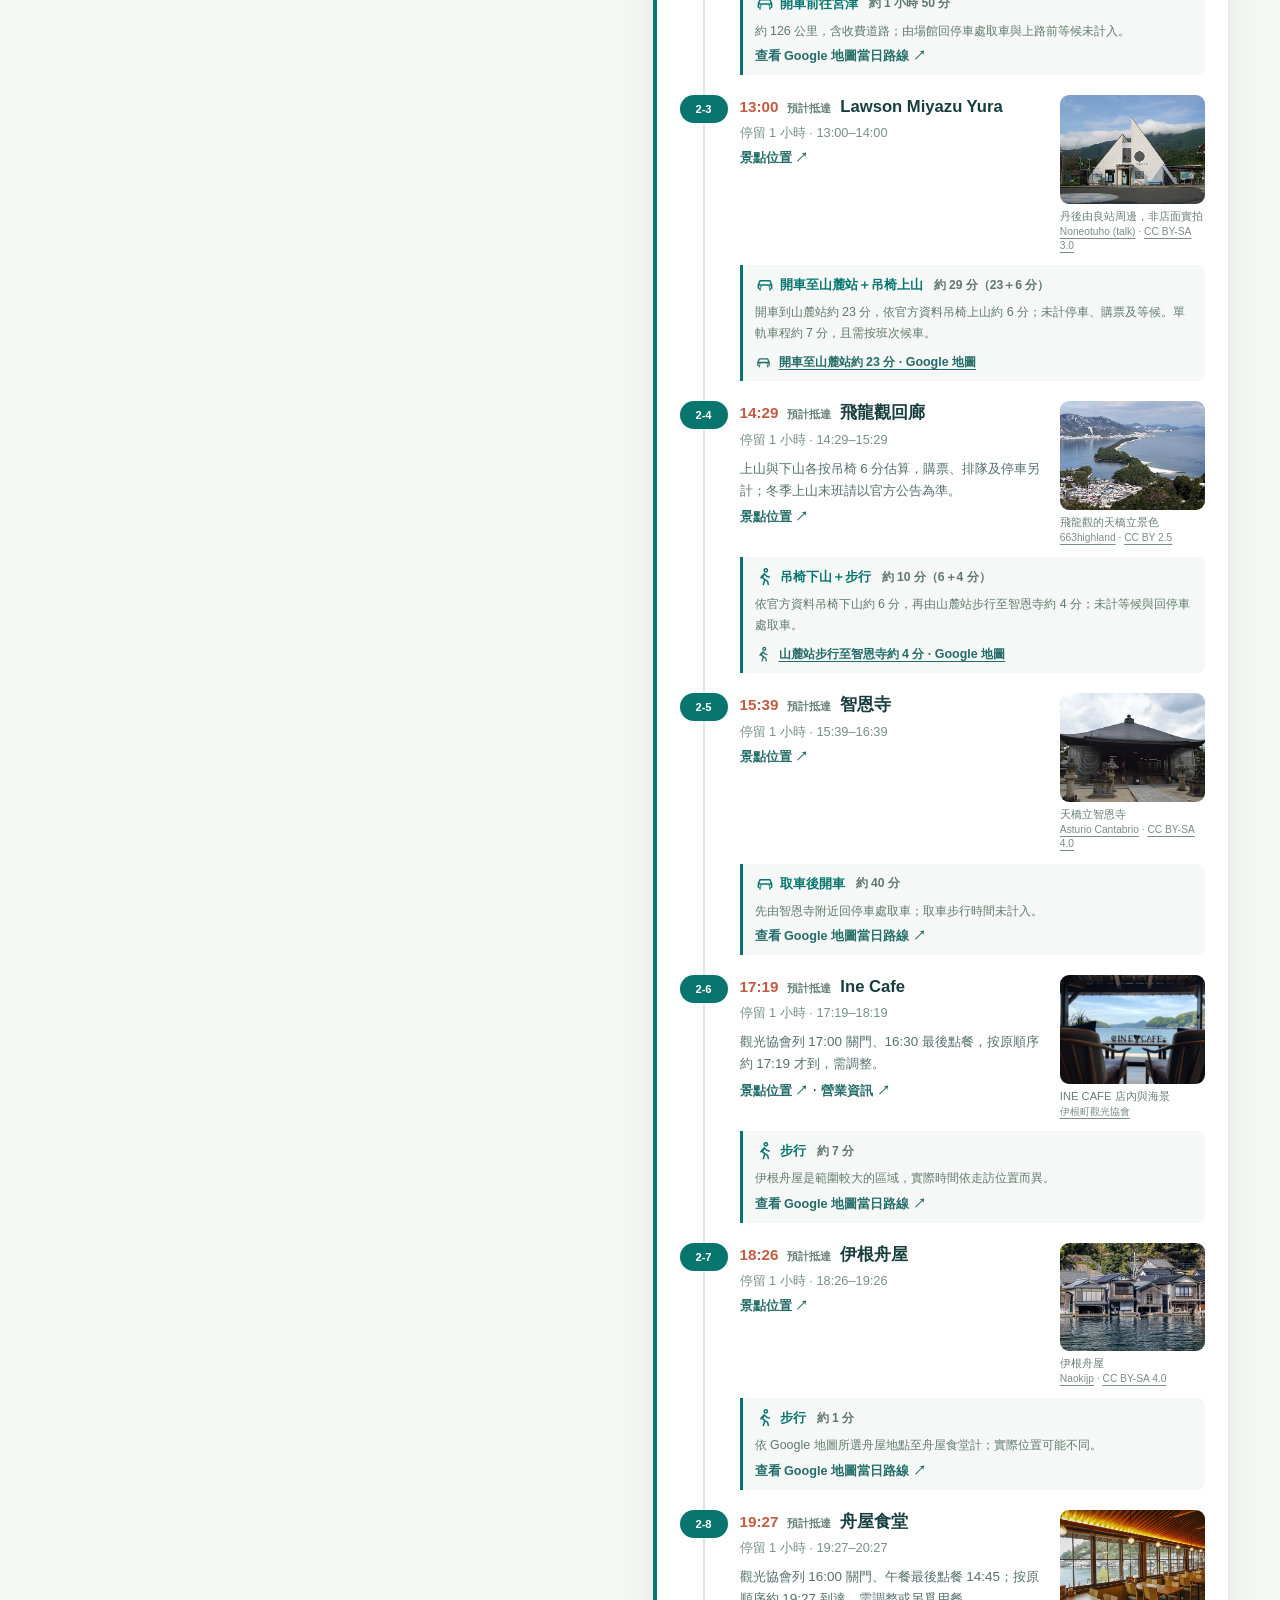
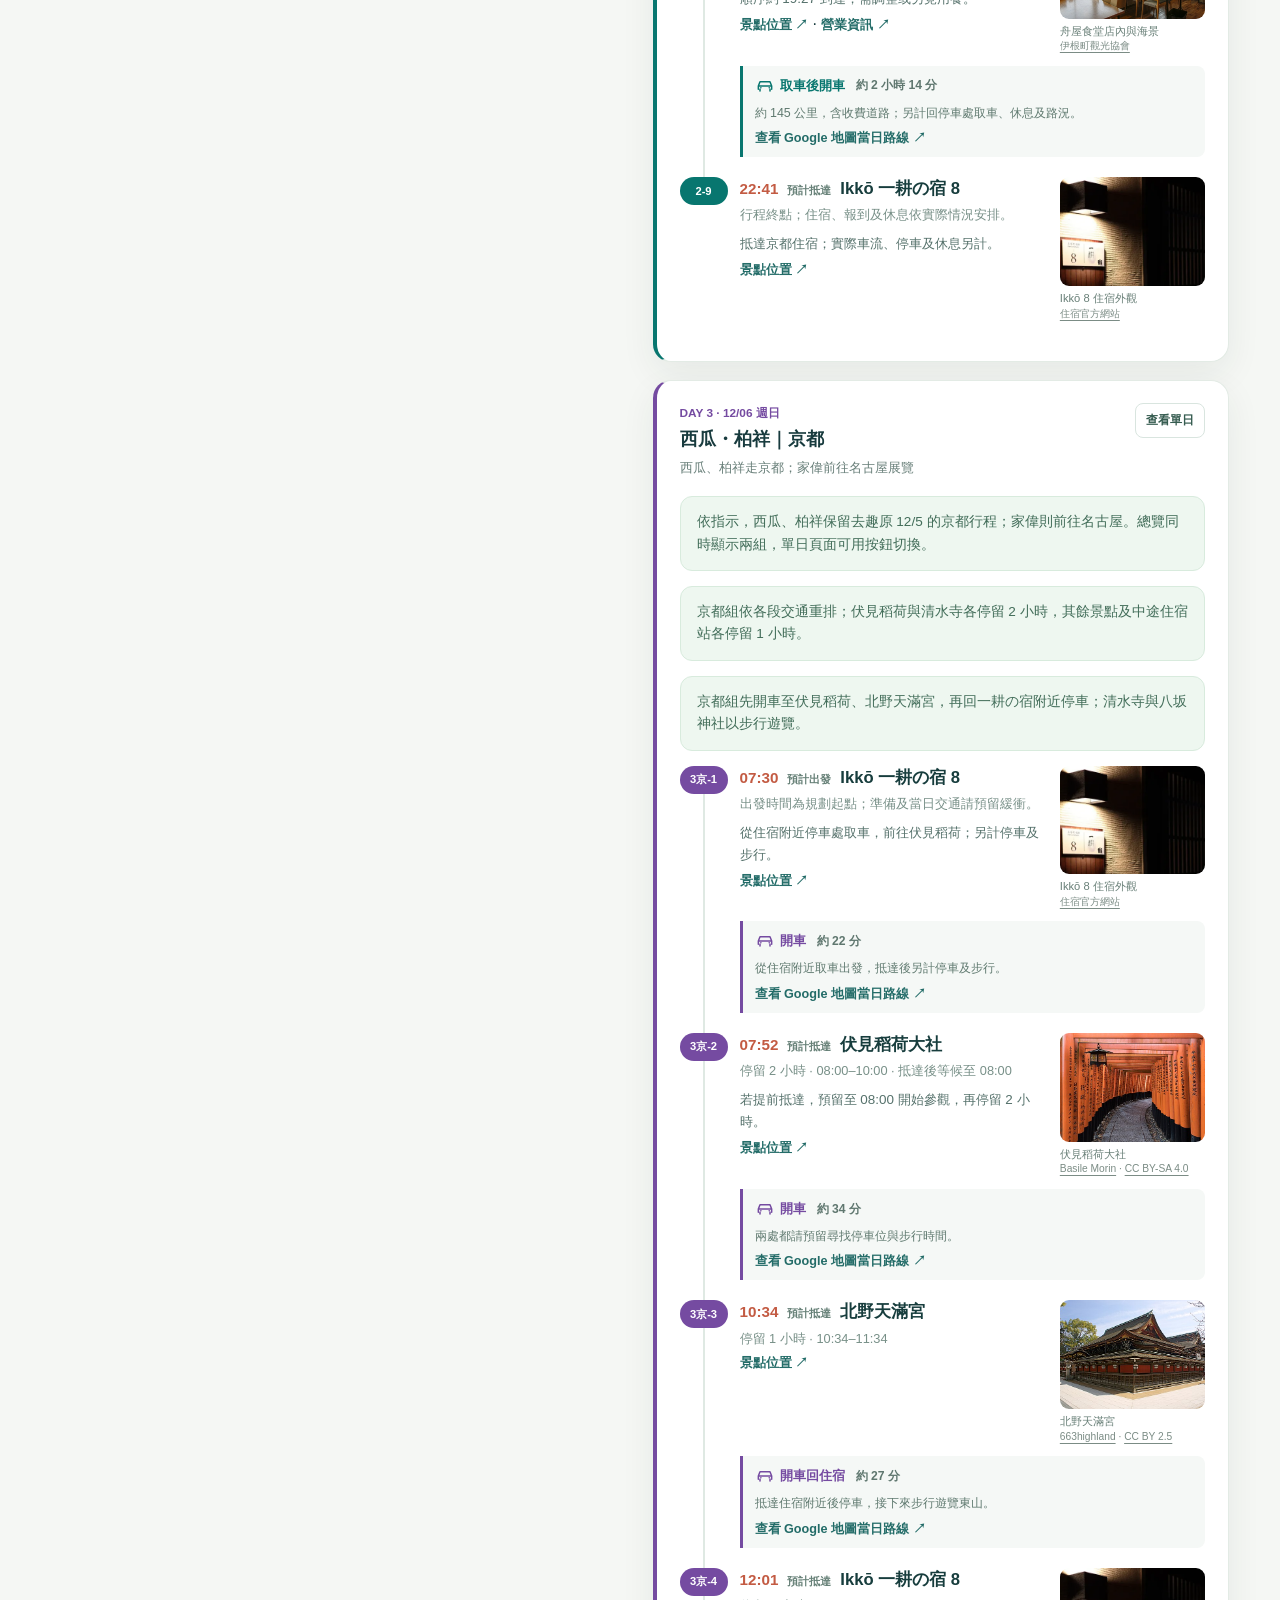
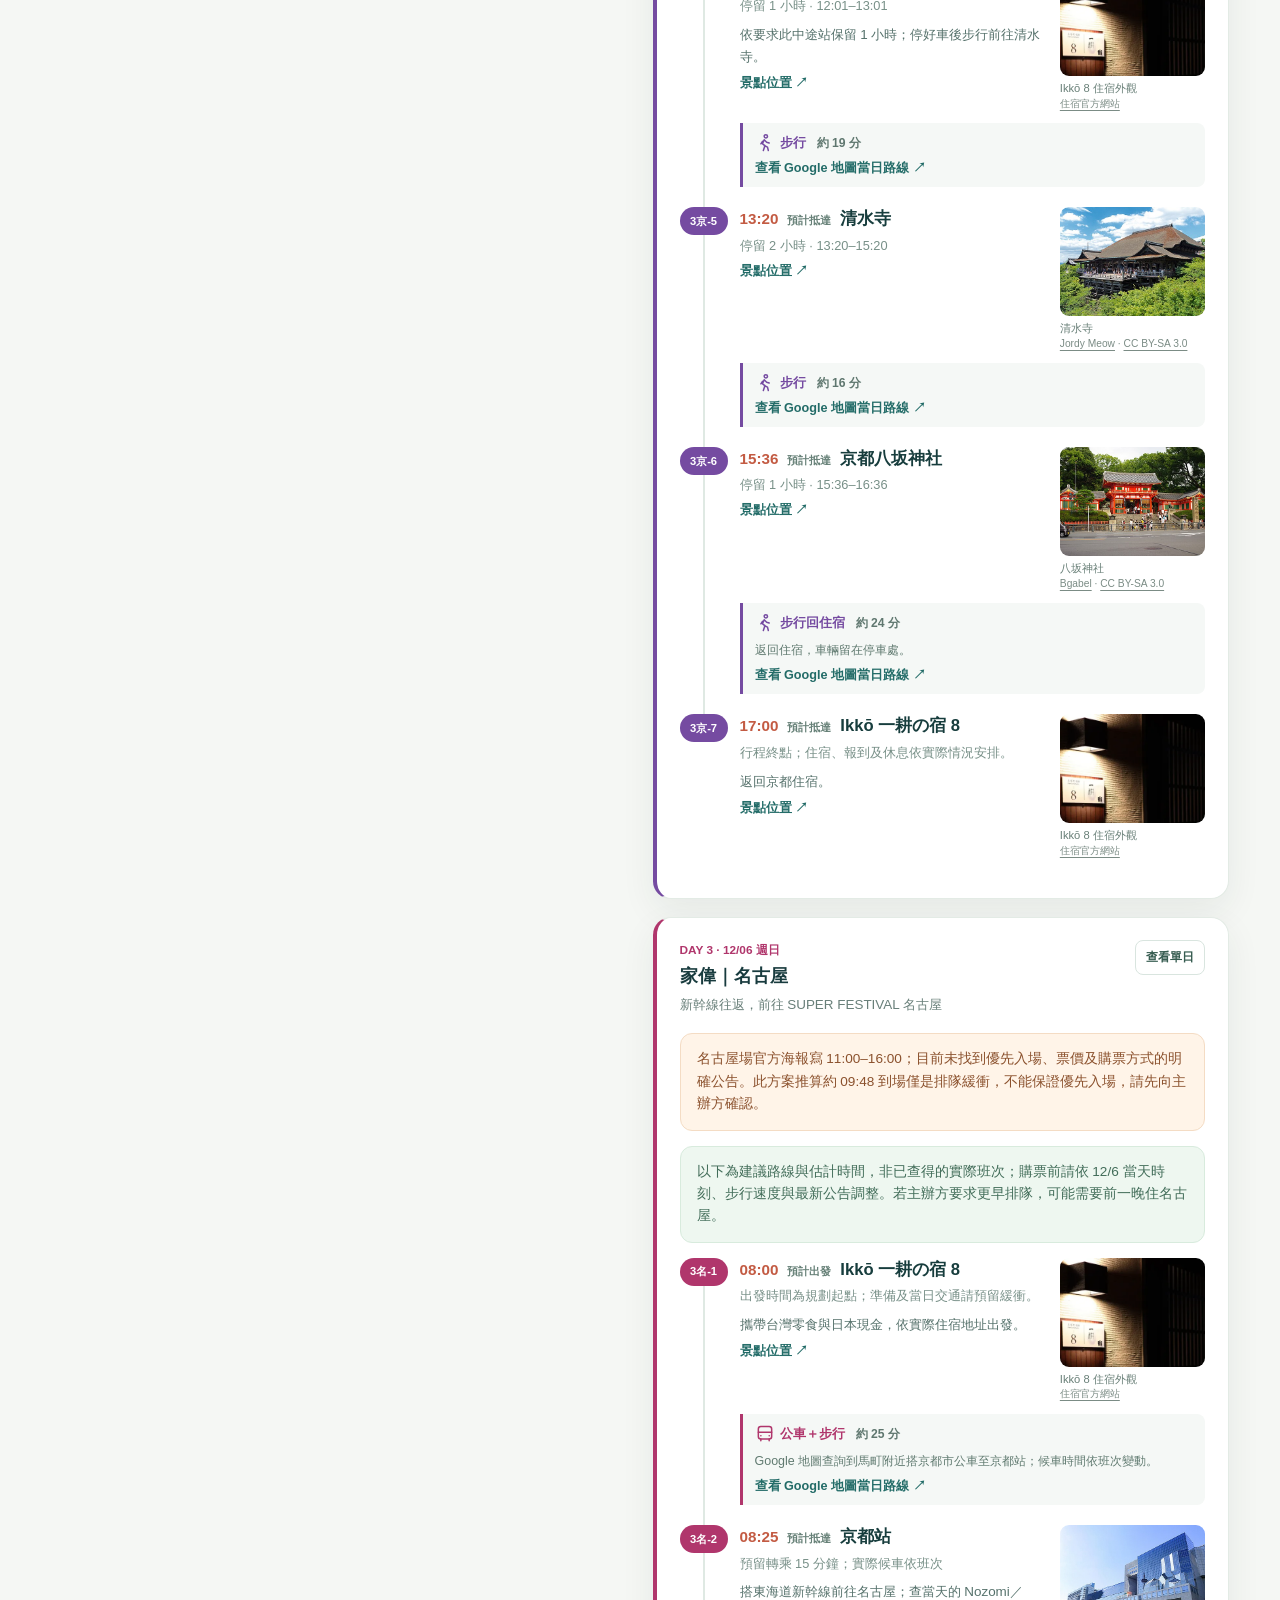
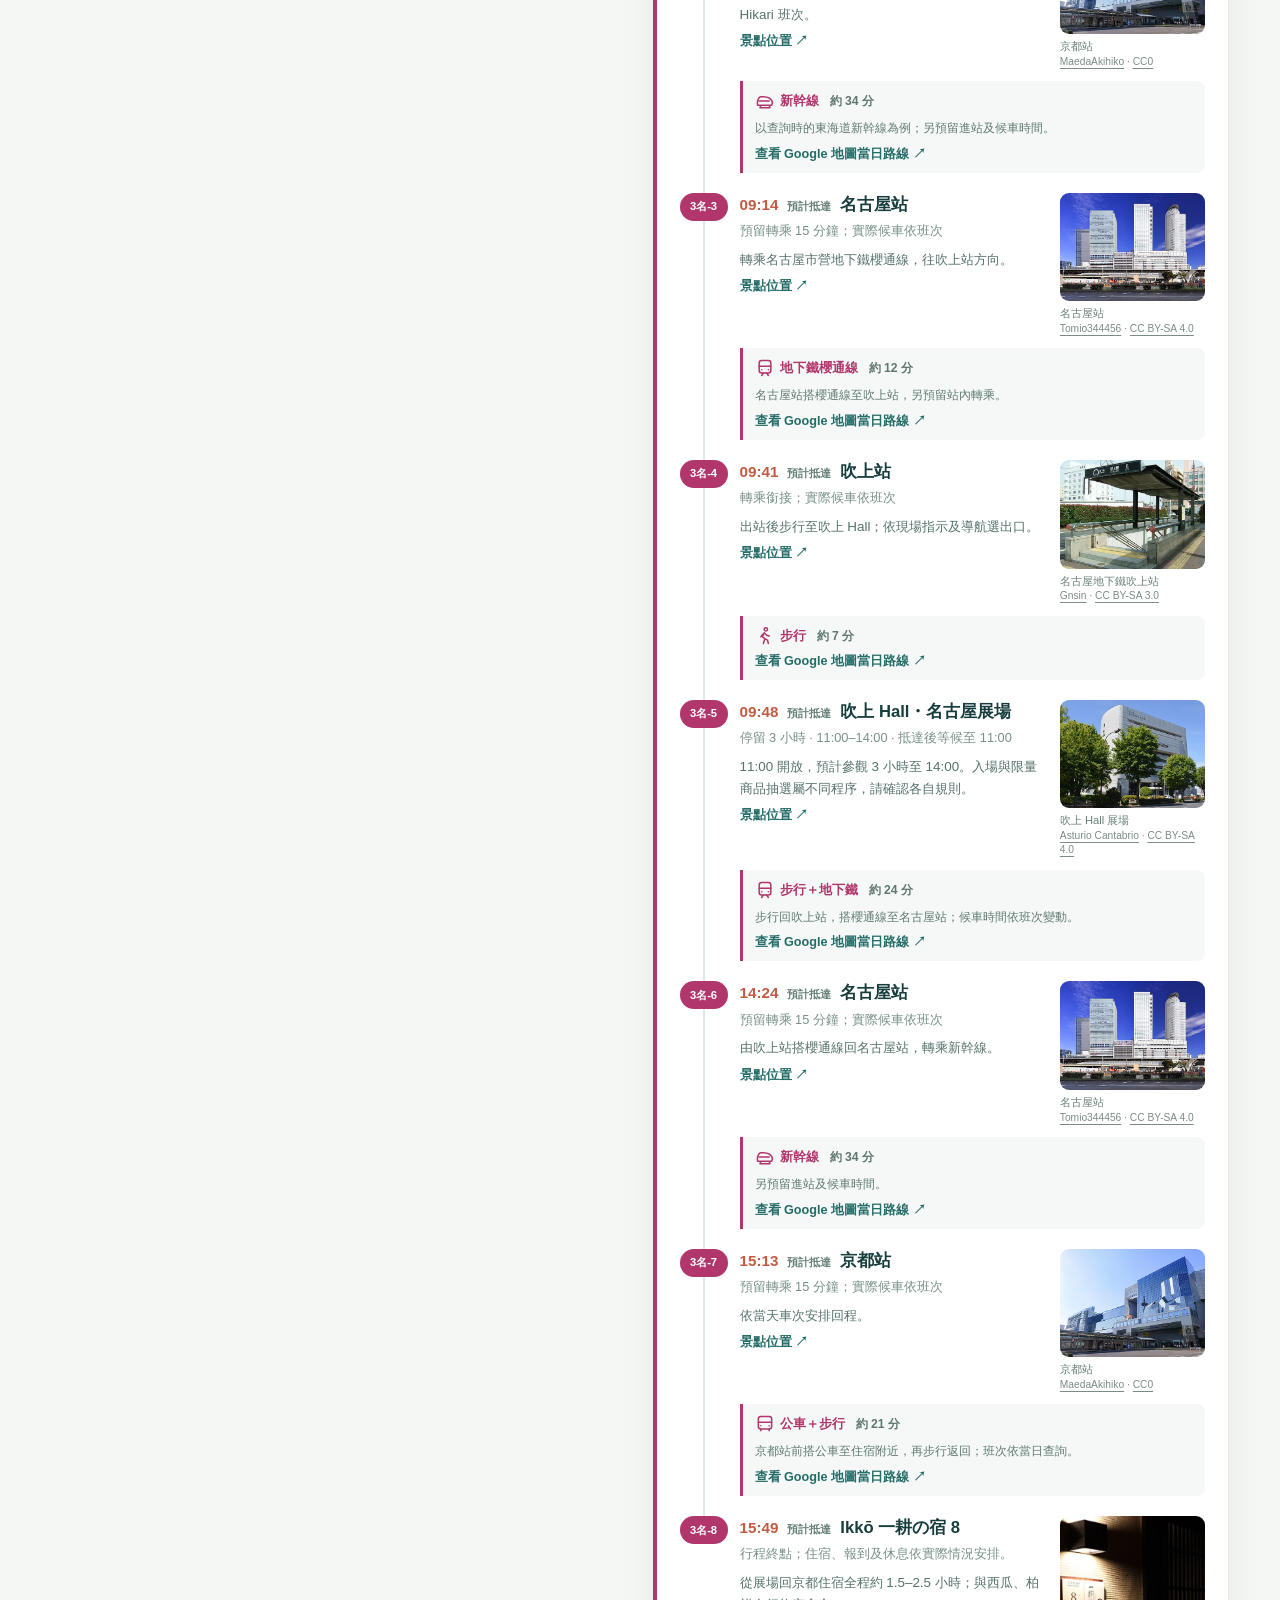
==== commit fda15097: "Adjust hotel stop and Nagoya exhibition duration" ====
--- a/kansai.html
+++ b/kansai.html
@@ -13,13 +13,13 @@
   <script src="assets/vendor/maplibre/maplibre-gl.js" defer></script>
   <script src="assets/vendor/maplibre/leaflet-maplibre-gl.js" defer></script>
   <script src="assets/dealers.js?v=20261124" defer></script>
-  <script src="assets/itinerary.js?v=20261126a" defer></script>
-  <script src="assets/transport.js?v=20261126a" defer></script>
-  <script src="assets/schedule.js?v=20261126a" defer></script>
+  <script src="assets/itinerary.js?v=20261126b" defer></script>
+  <script src="assets/transport.js?v=20261126b" defer></script>
+  <script src="assets/schedule.js?v=20261126b" defer></script>
   <script src="assets/photos.js?v=20261125i" defer></script>
   <script src="assets/routes.js?v=20261125" defer></script>
   <script src="assets/routes-extra.js?v=20261125g" defer></script>
-  <script src="assets/app.js?v=20261126a" defer></script>
+  <script src="assets/app.js?v=20261126b" defer></script>
 </head>
 <body>
   <a class="skip-link" href="#main">跳到行程內容</a>
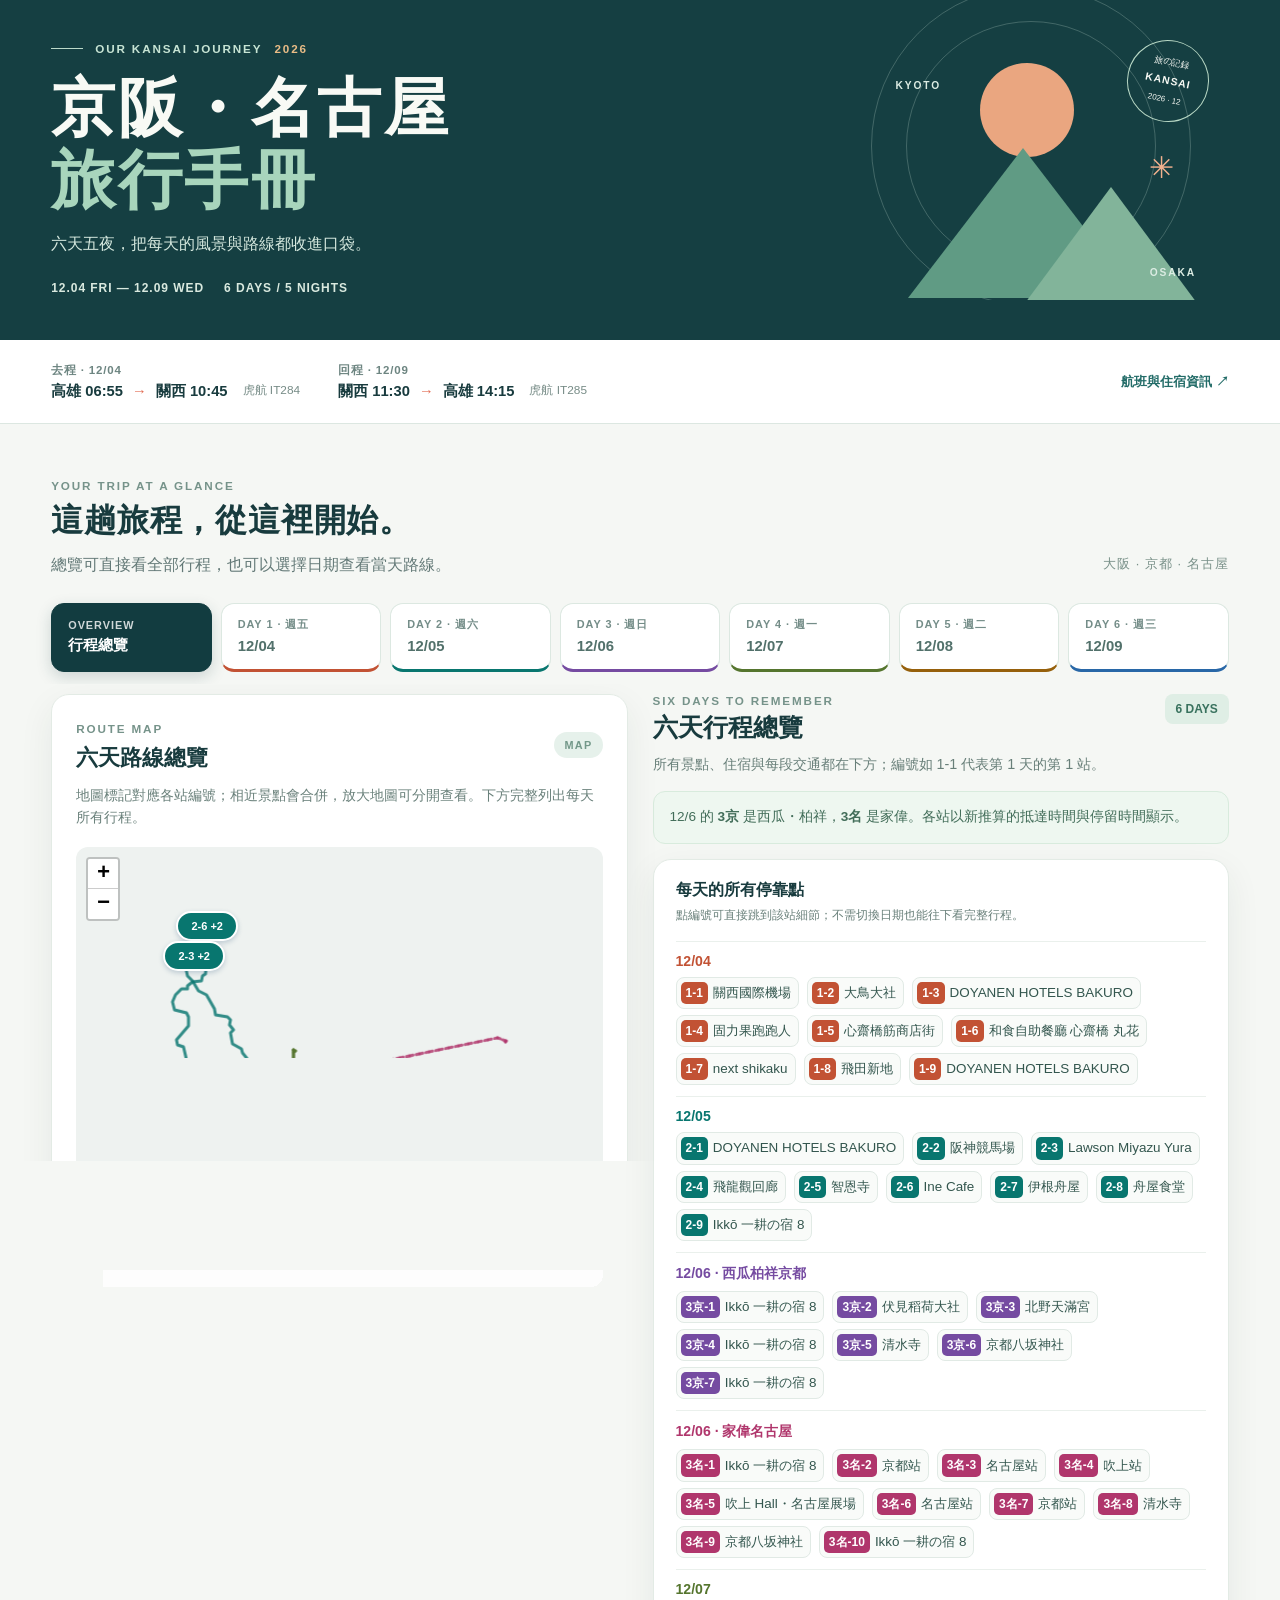
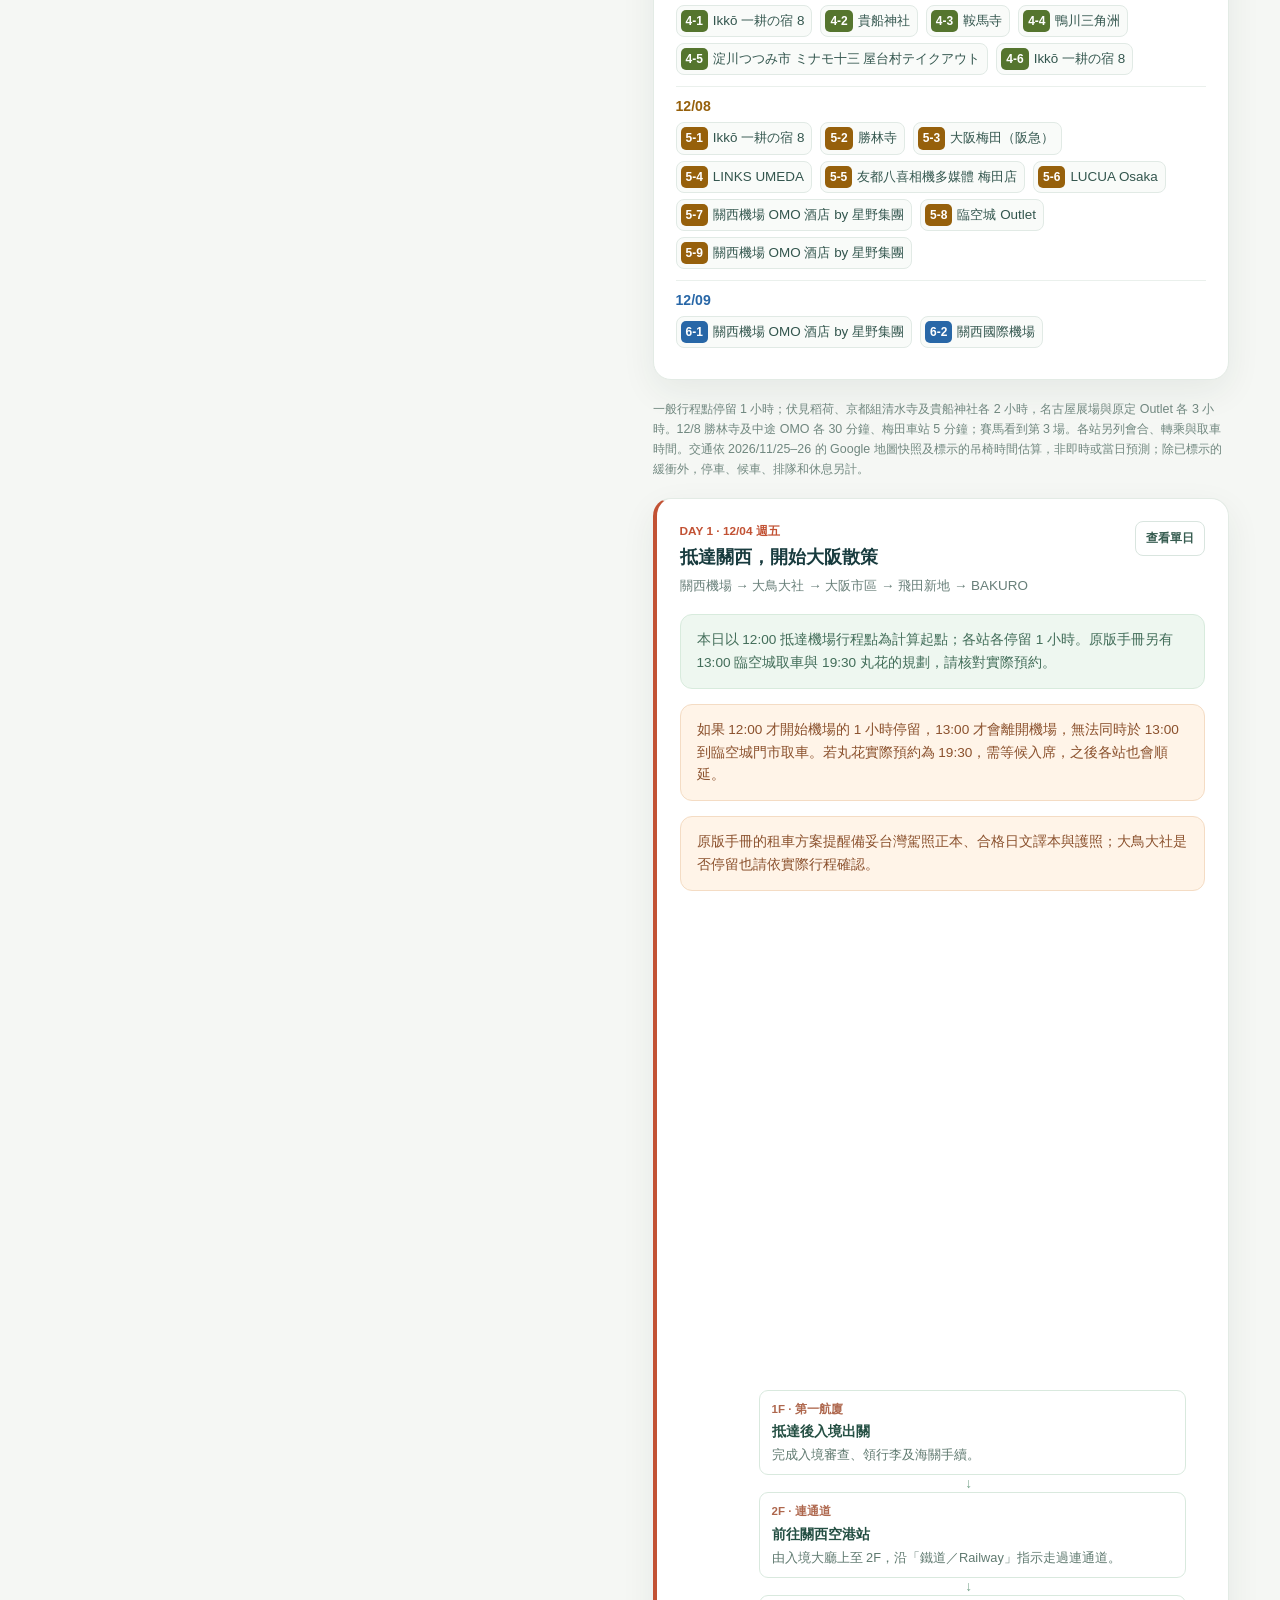
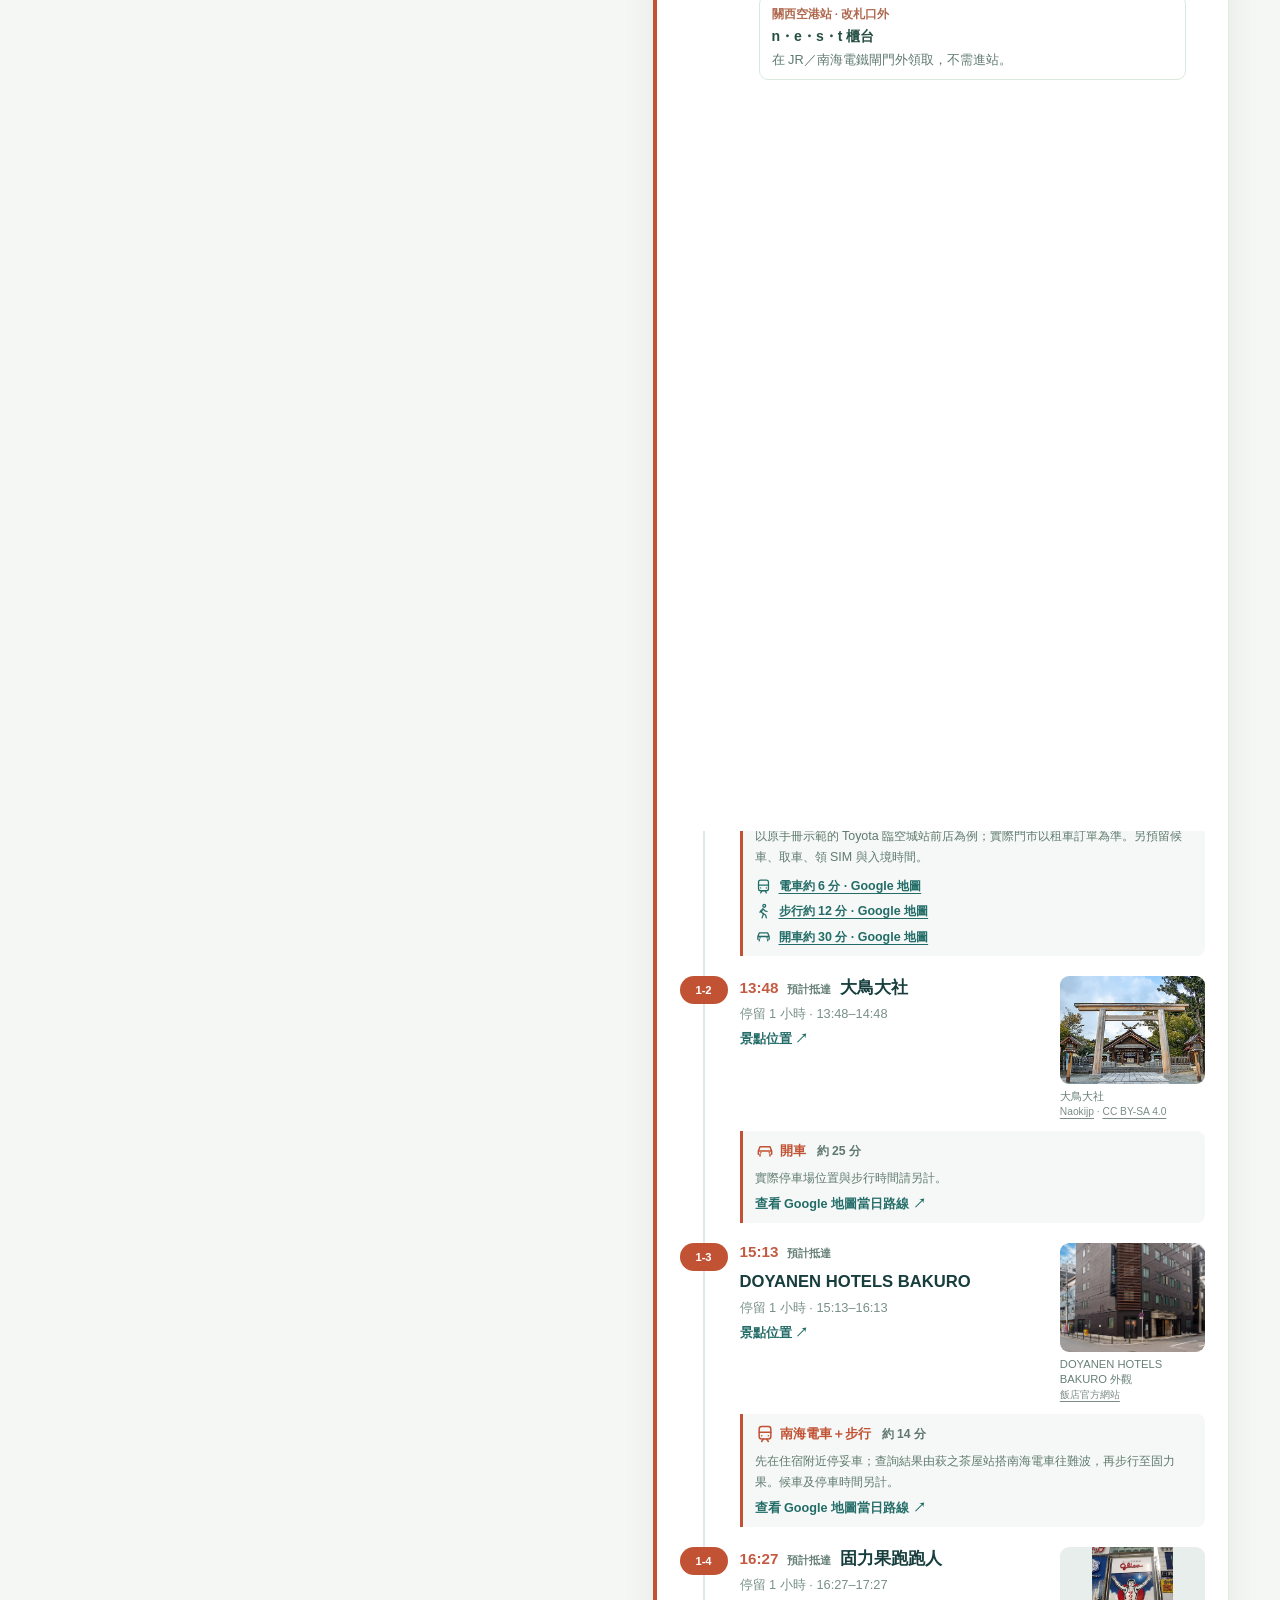
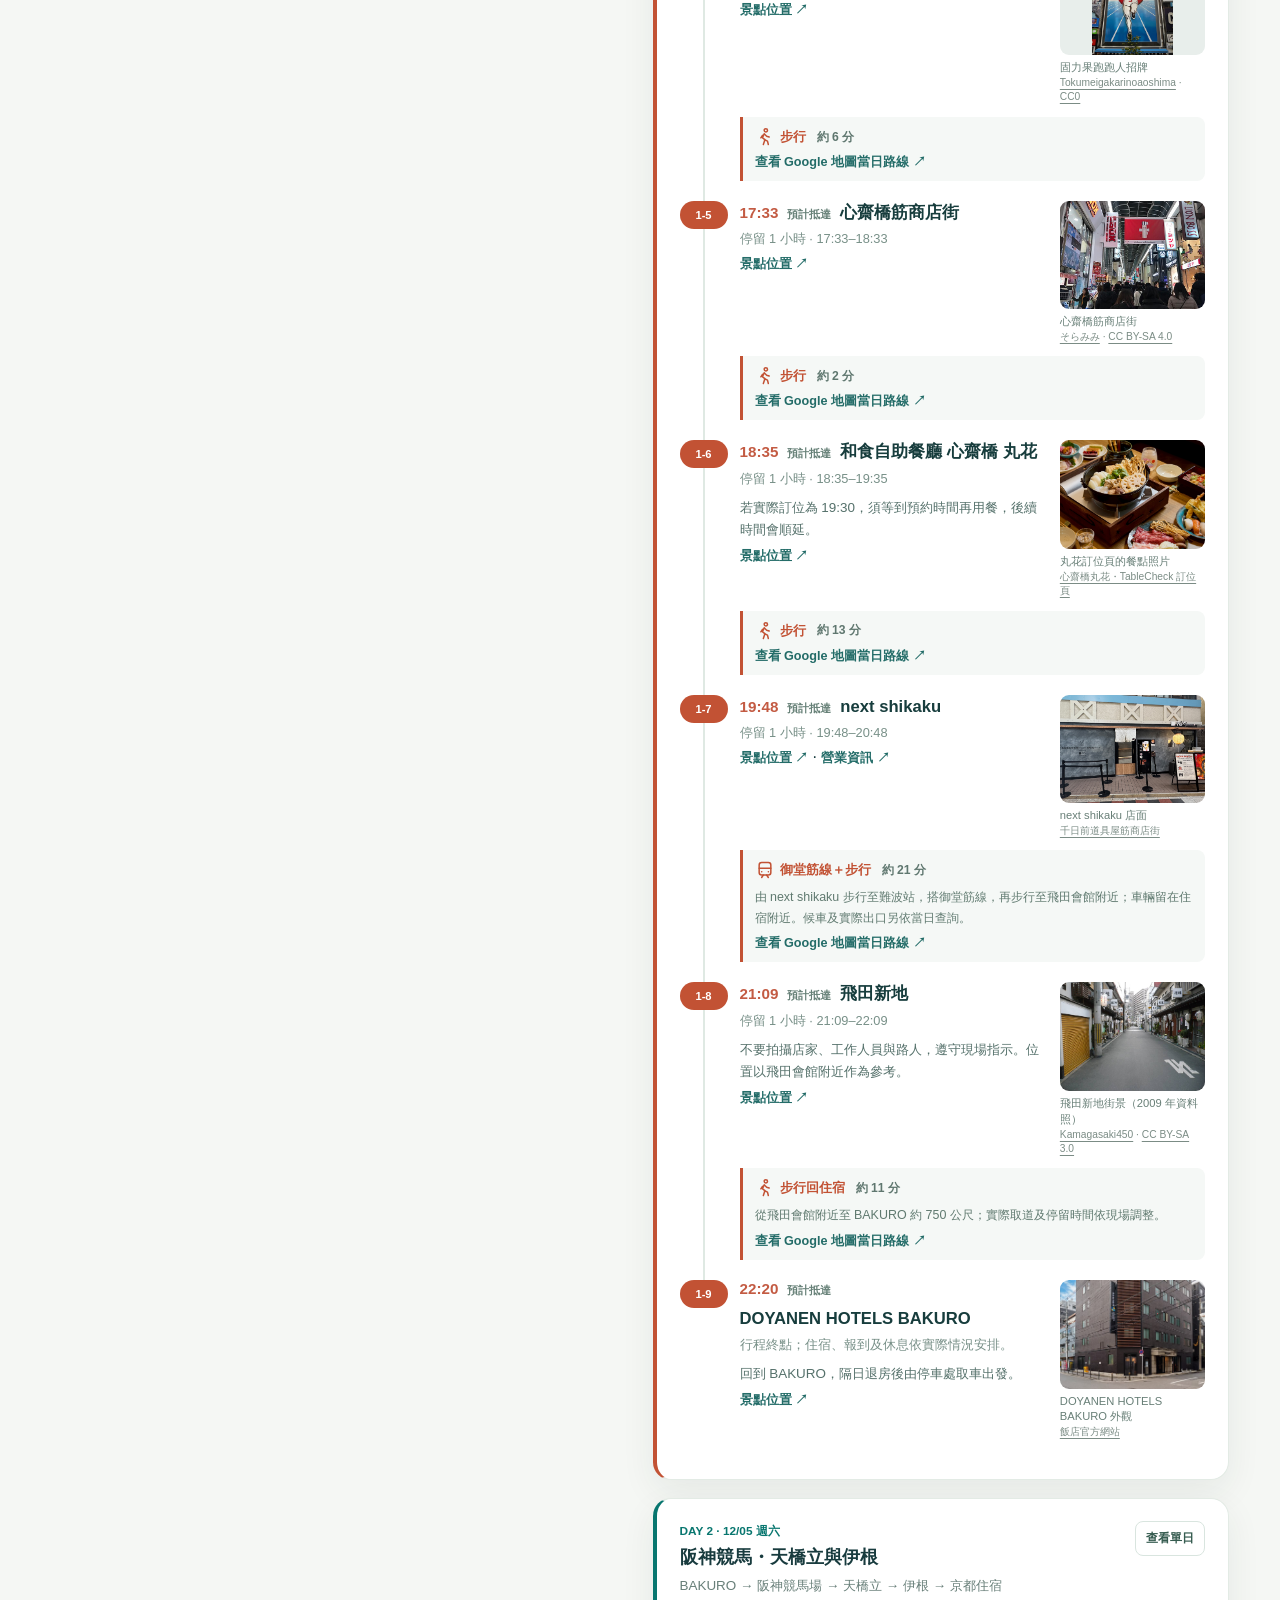
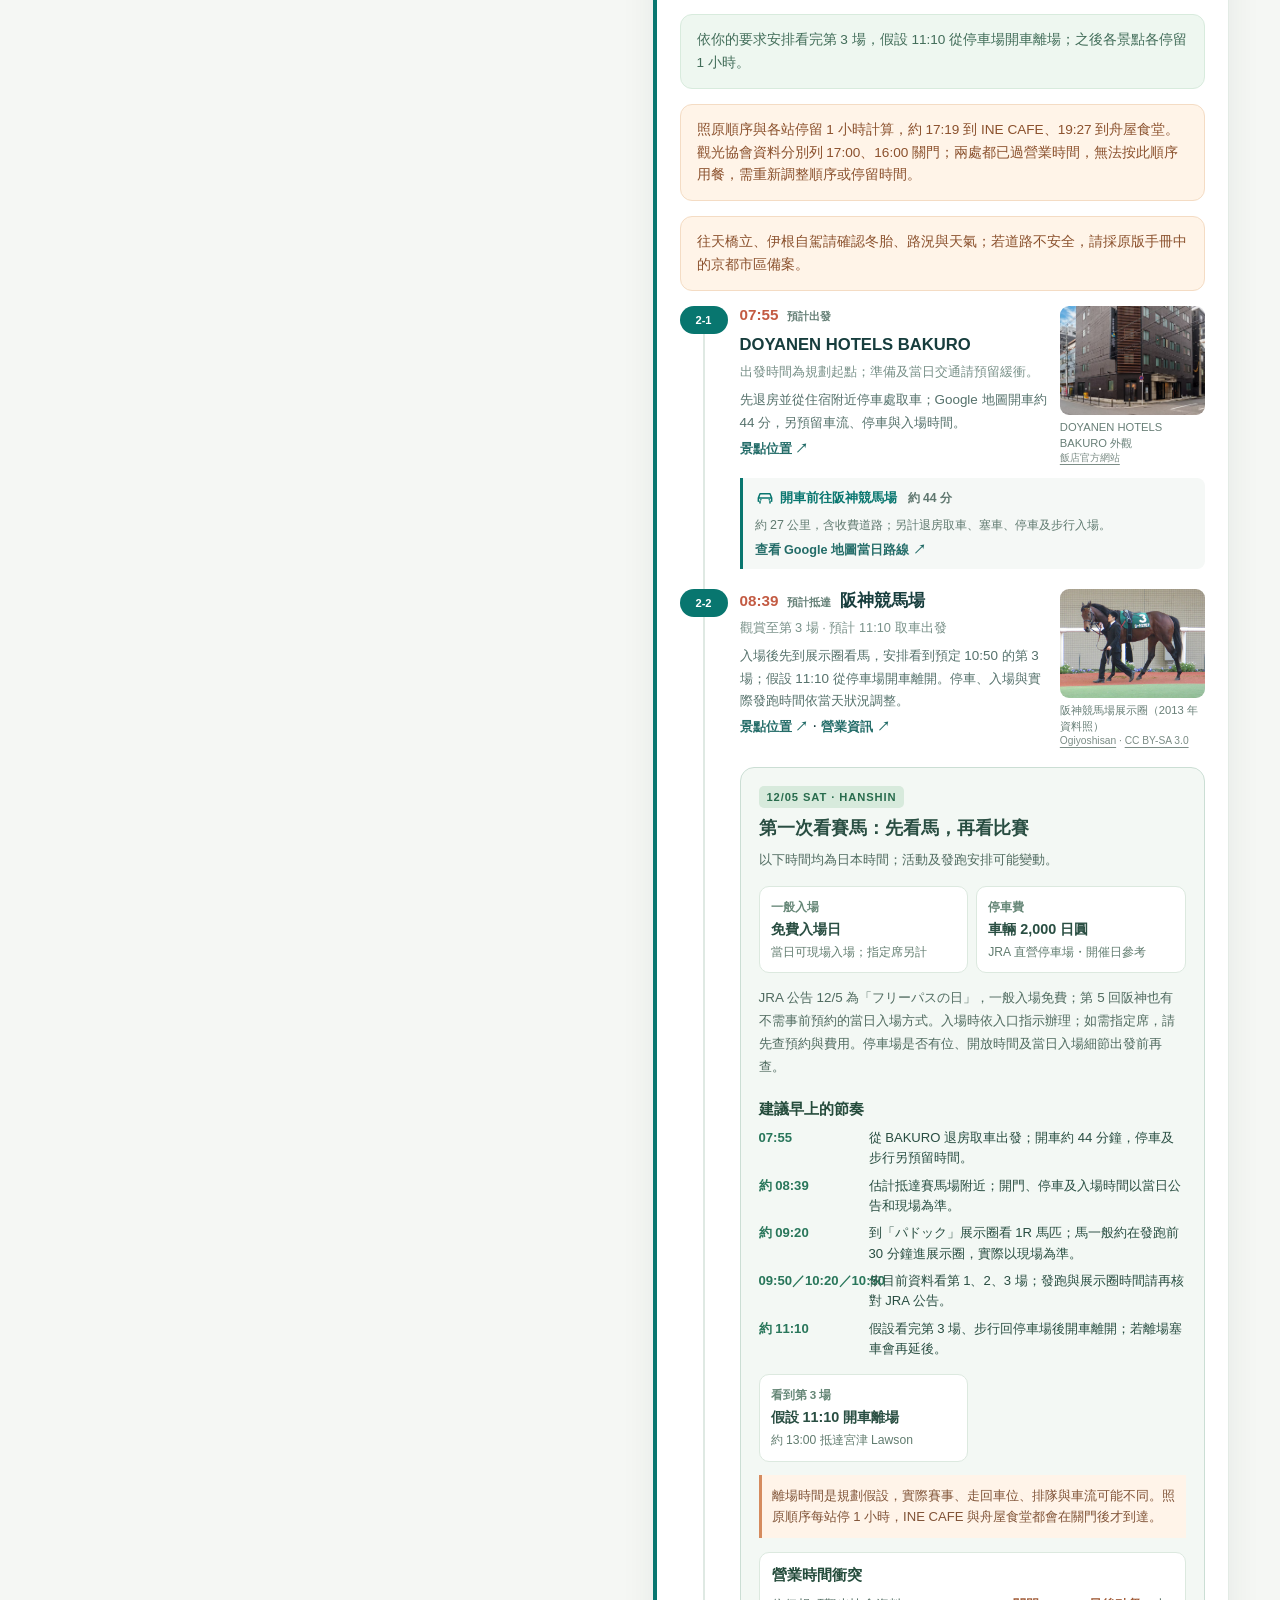
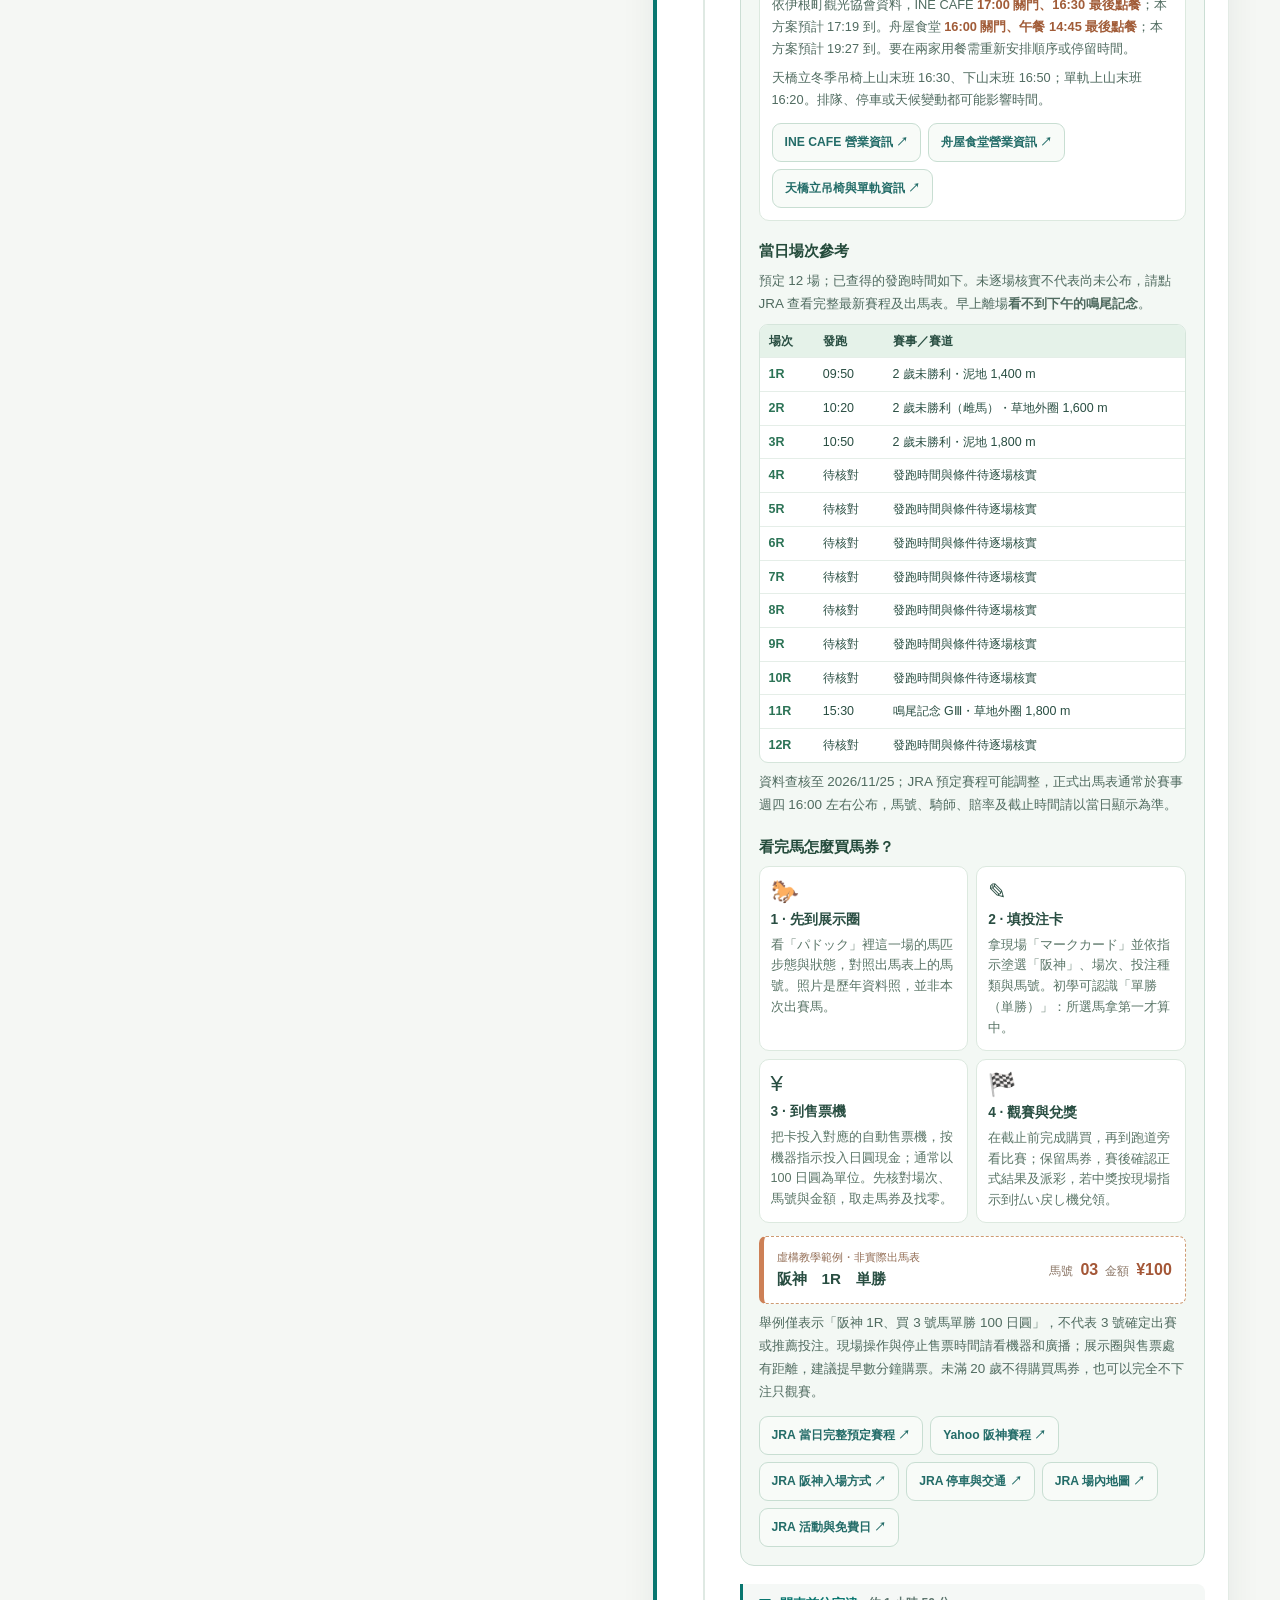
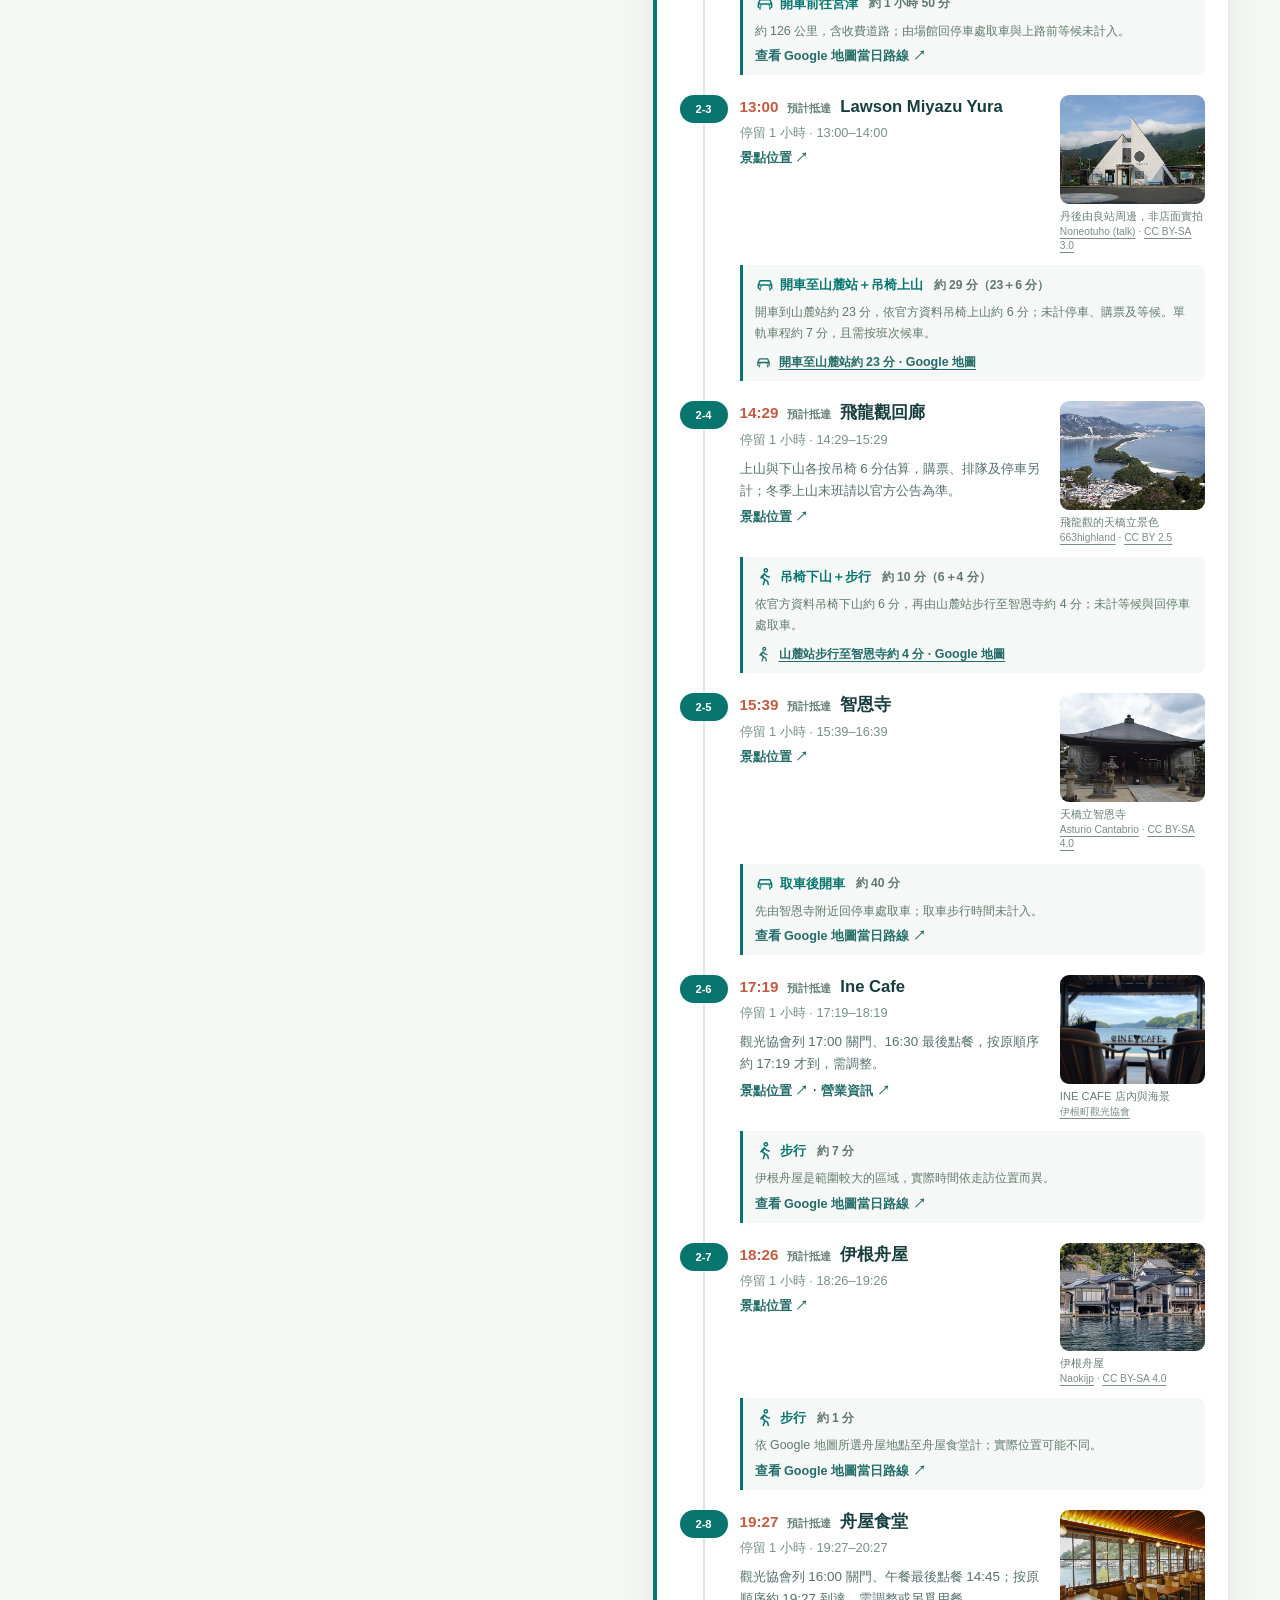
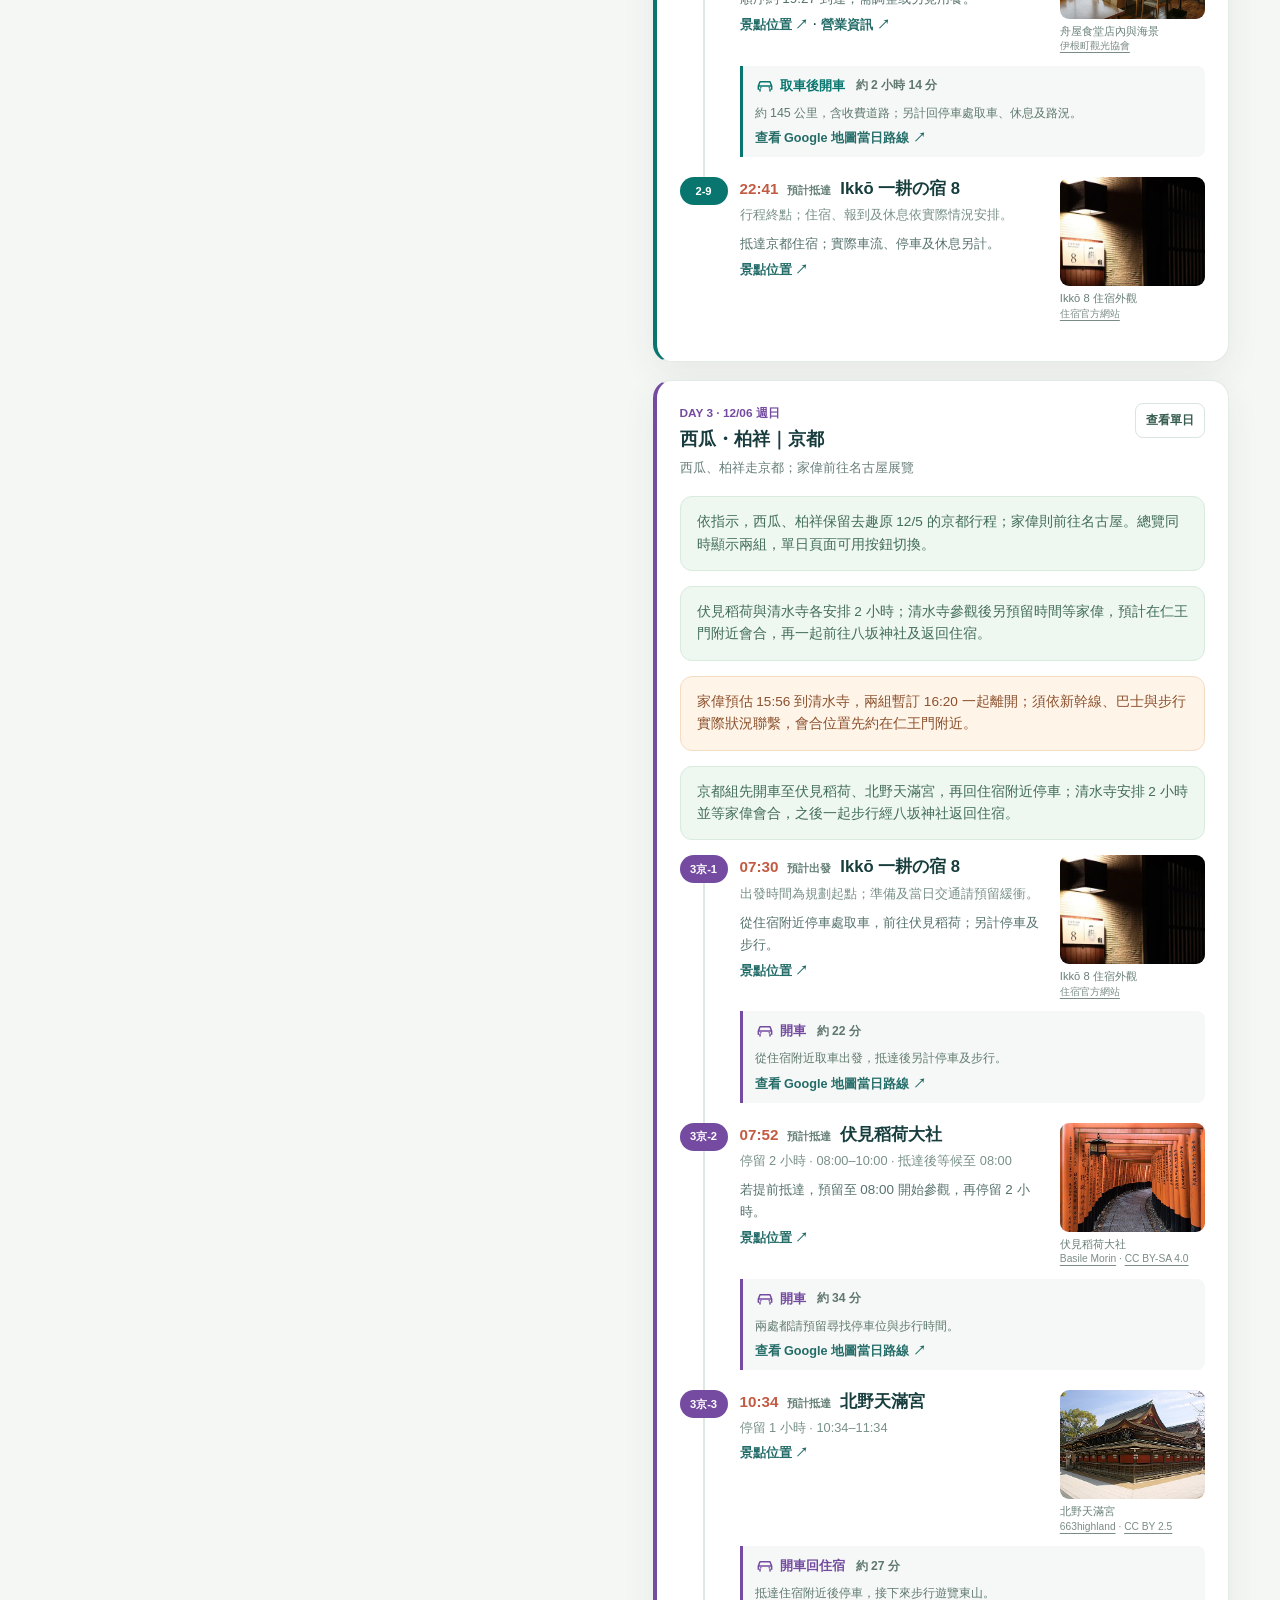
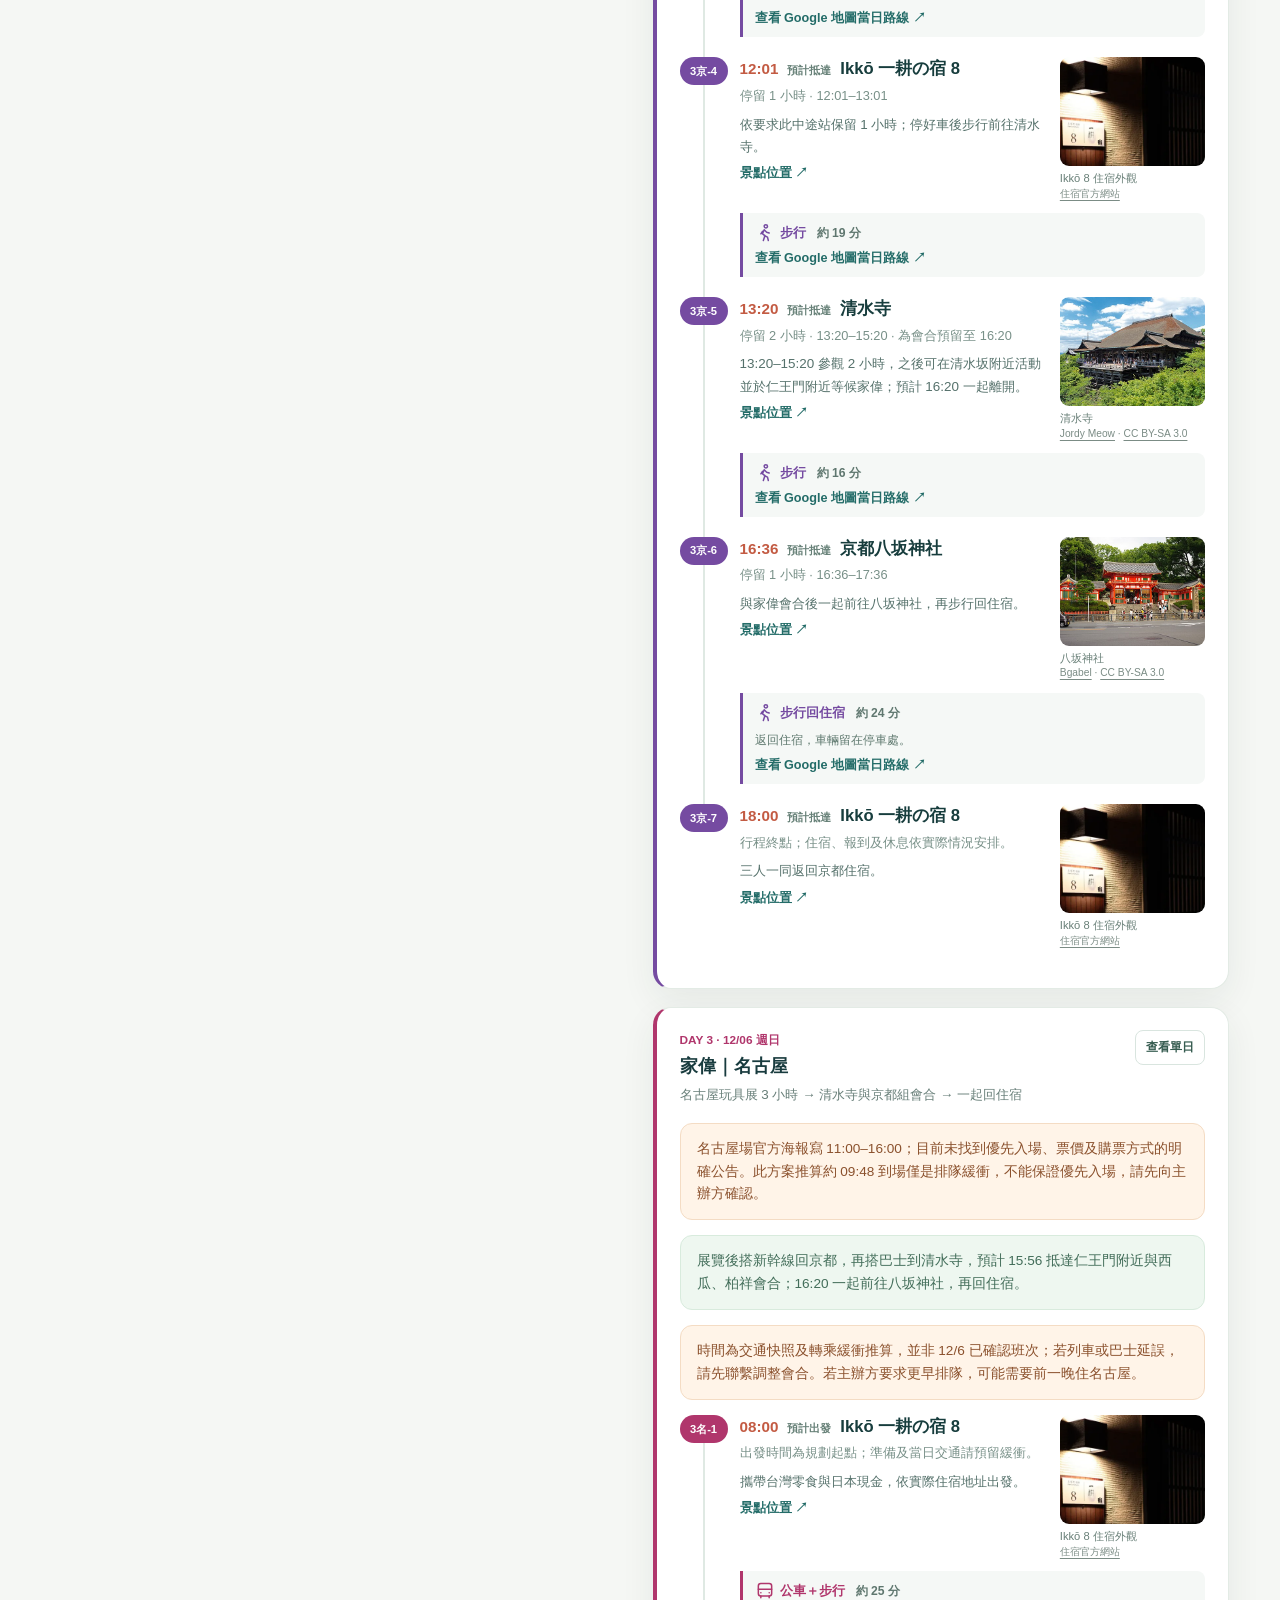
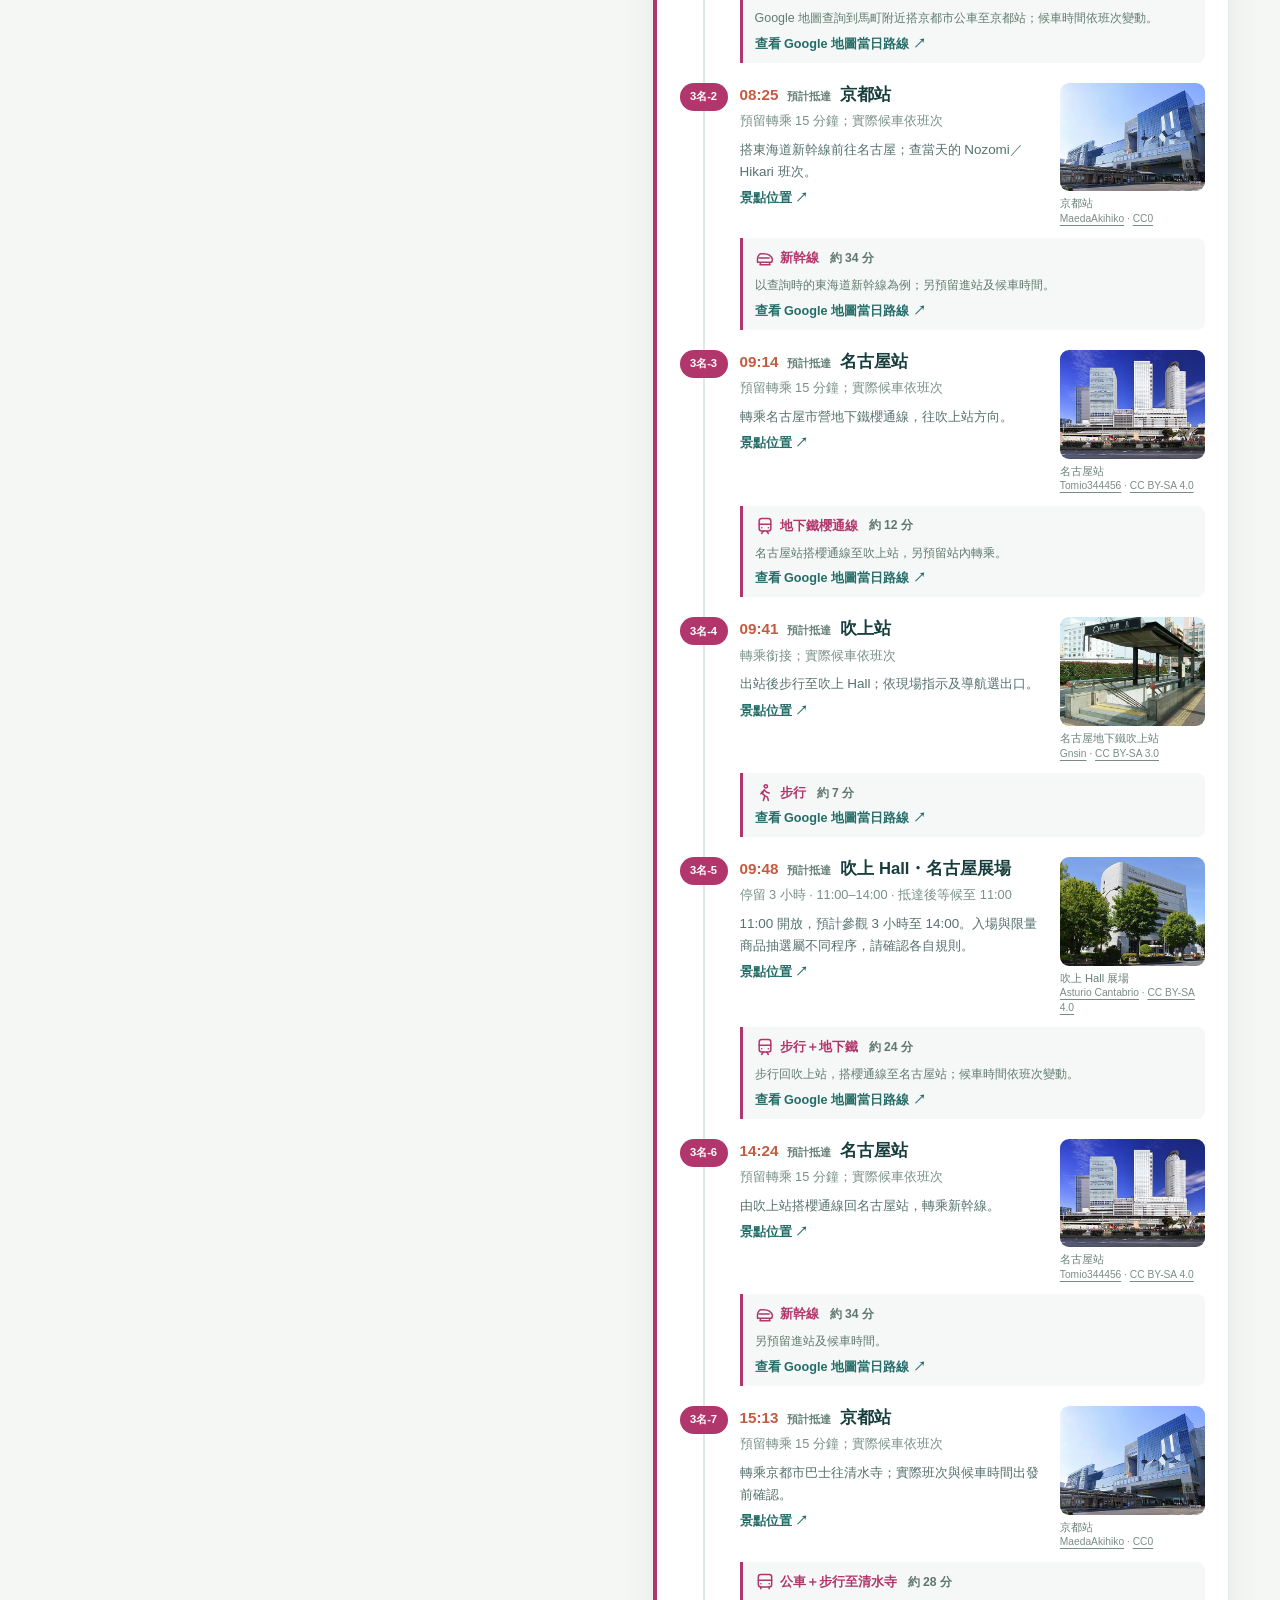
==== commit 8f98e325: "Replan Kyoto meetup and Osaka transit" ====
--- a/kansai.html
+++ b/kansai.html
@@ -13,13 +13,13 @@
   <script src="assets/vendor/maplibre/maplibre-gl.js" defer></script>
   <script src="assets/vendor/maplibre/leaflet-maplibre-gl.js" defer></script>
   <script src="assets/dealers.js?v=20261124" defer></script>
-  <script src="assets/itinerary.js?v=20261126b" defer></script>
-  <script src="assets/transport.js?v=20261126b" defer></script>
-  <script src="assets/schedule.js?v=20261126b" defer></script>
+  <script src="assets/itinerary.js?v=20261126c" defer></script>
+  <script src="assets/transport.js?v=20261126c" defer></script>
+  <script src="assets/schedule.js?v=20261126c" defer></script>
   <script src="assets/photos.js?v=20261125i" defer></script>
   <script src="assets/routes.js?v=20261125" defer></script>
-  <script src="assets/routes-extra.js?v=20261125g" defer></script>
-  <script src="assets/app.js?v=20261126b" defer></script>
+  <script src="assets/routes-extra.js?v=20261126c" defer></script>
+  <script src="assets/app.js?v=20261126c" defer></script>
 </head>
 <body>
   <a class="skip-link" href="#main">跳到行程內容</a>
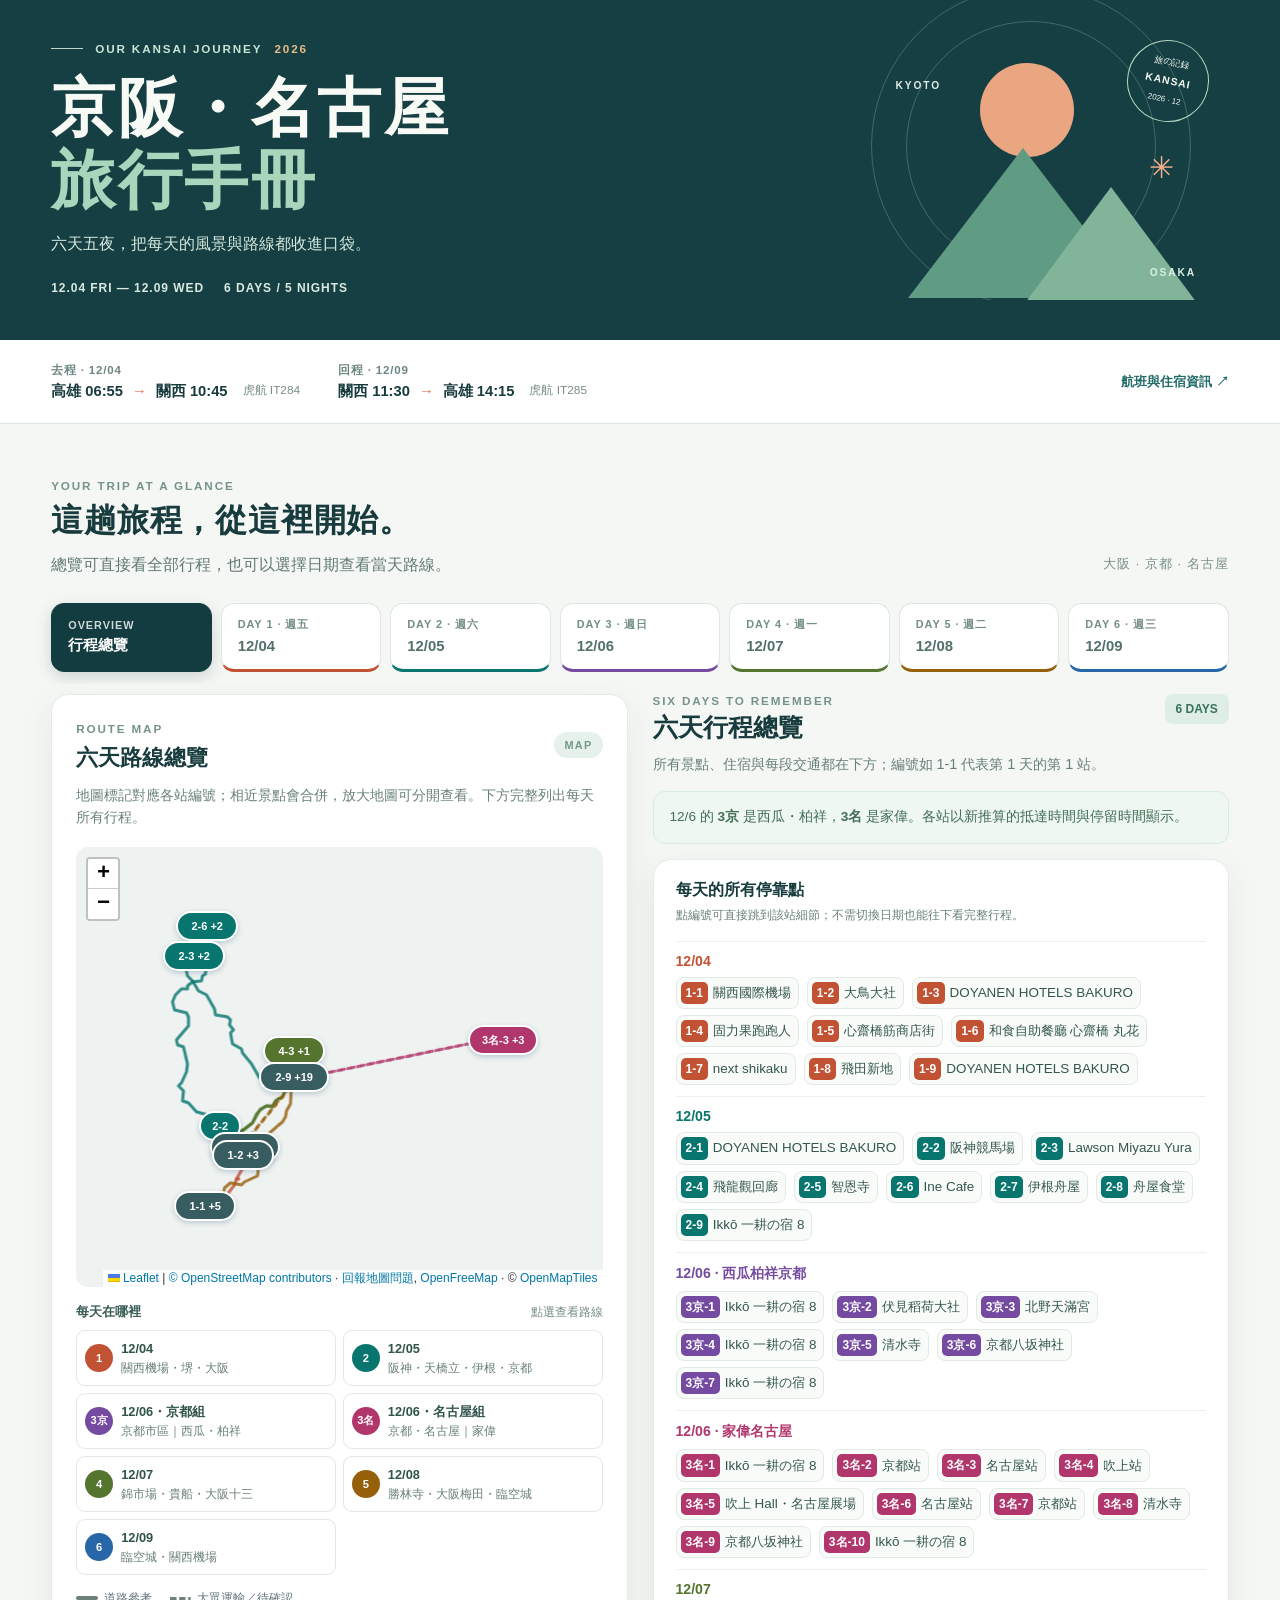
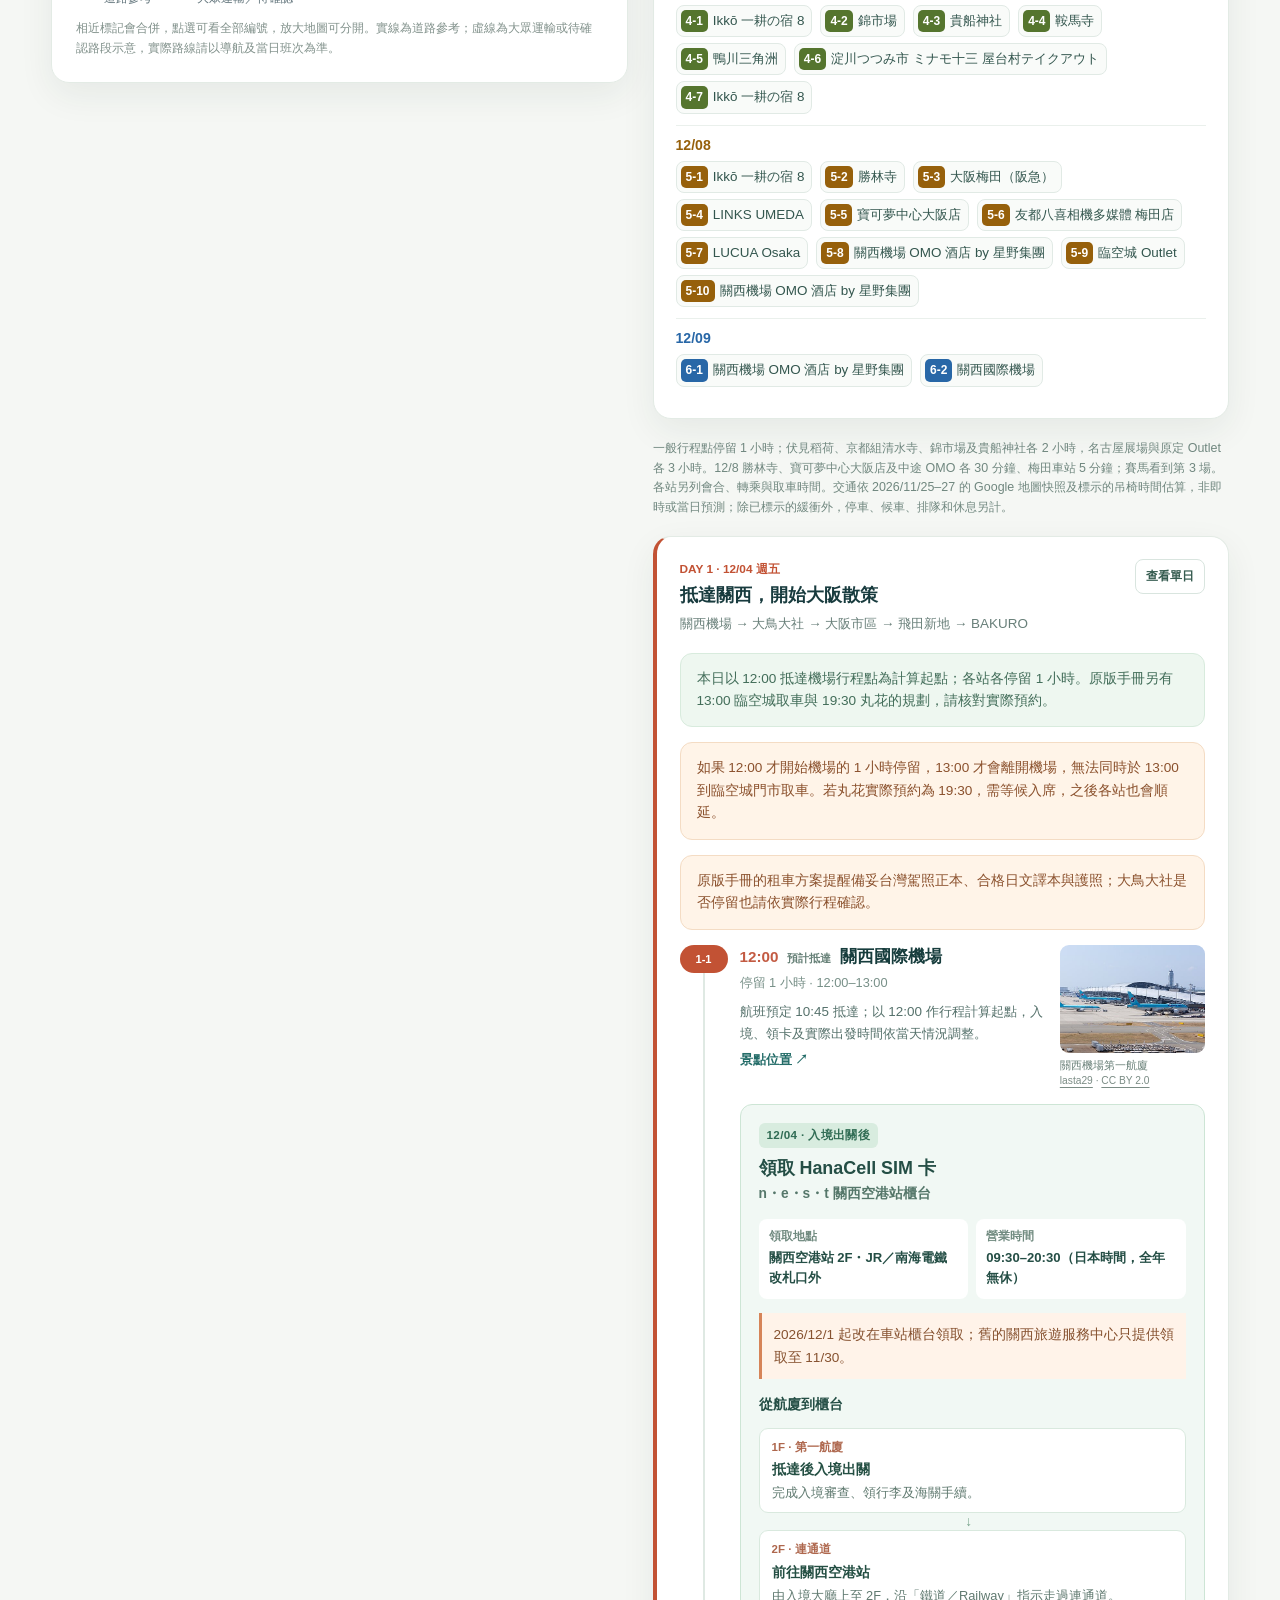
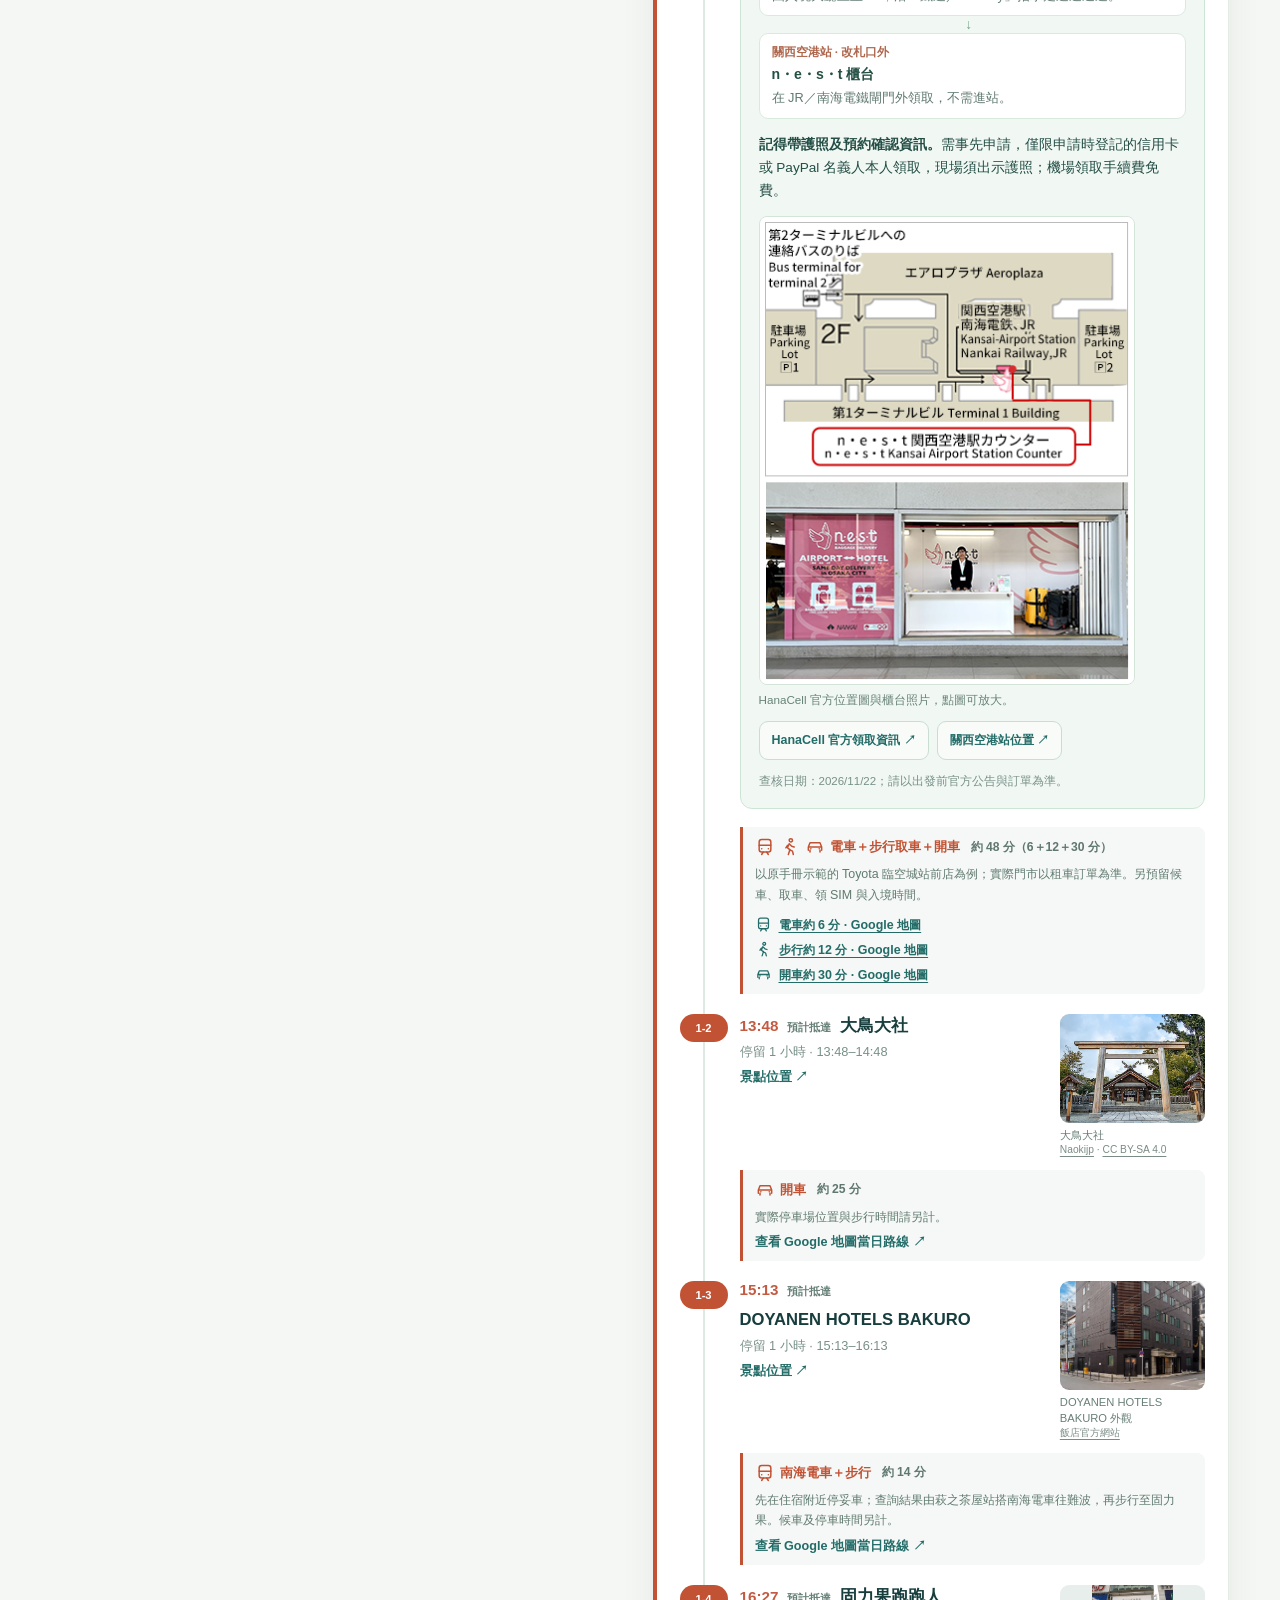
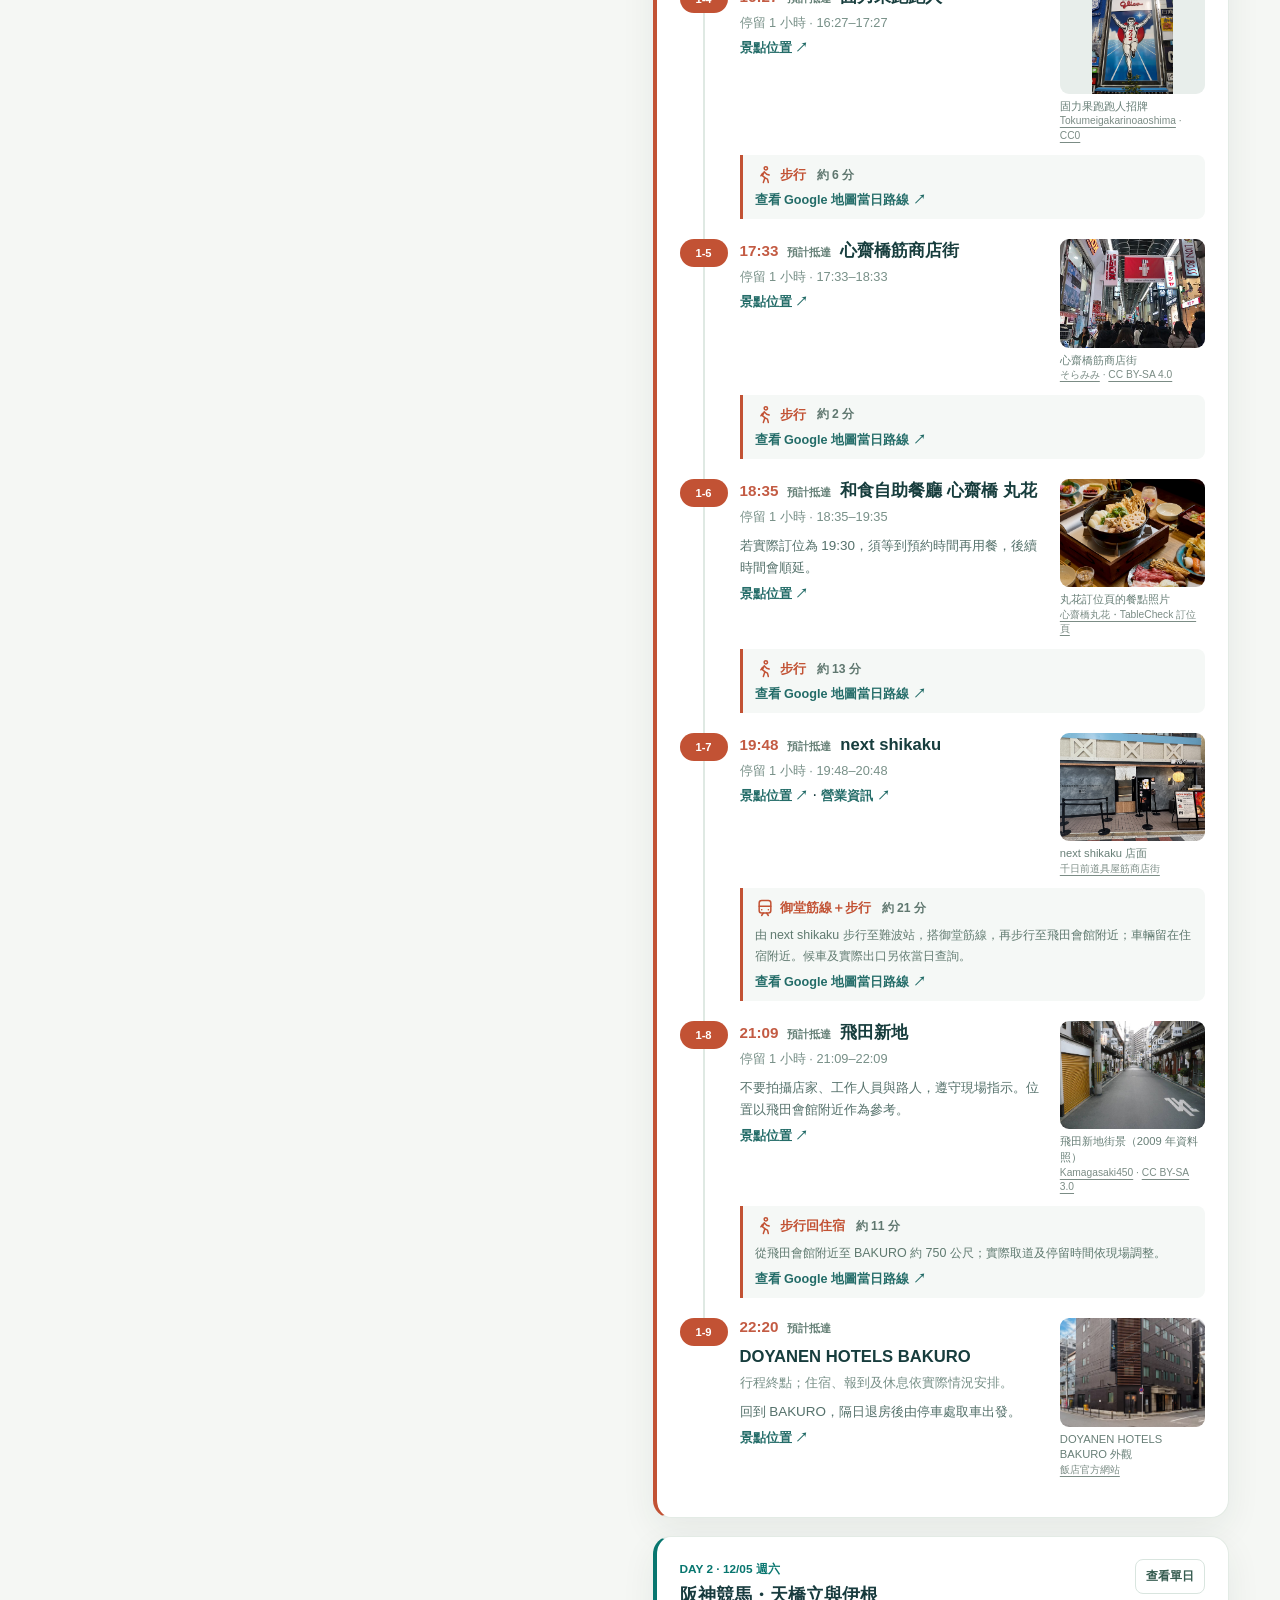
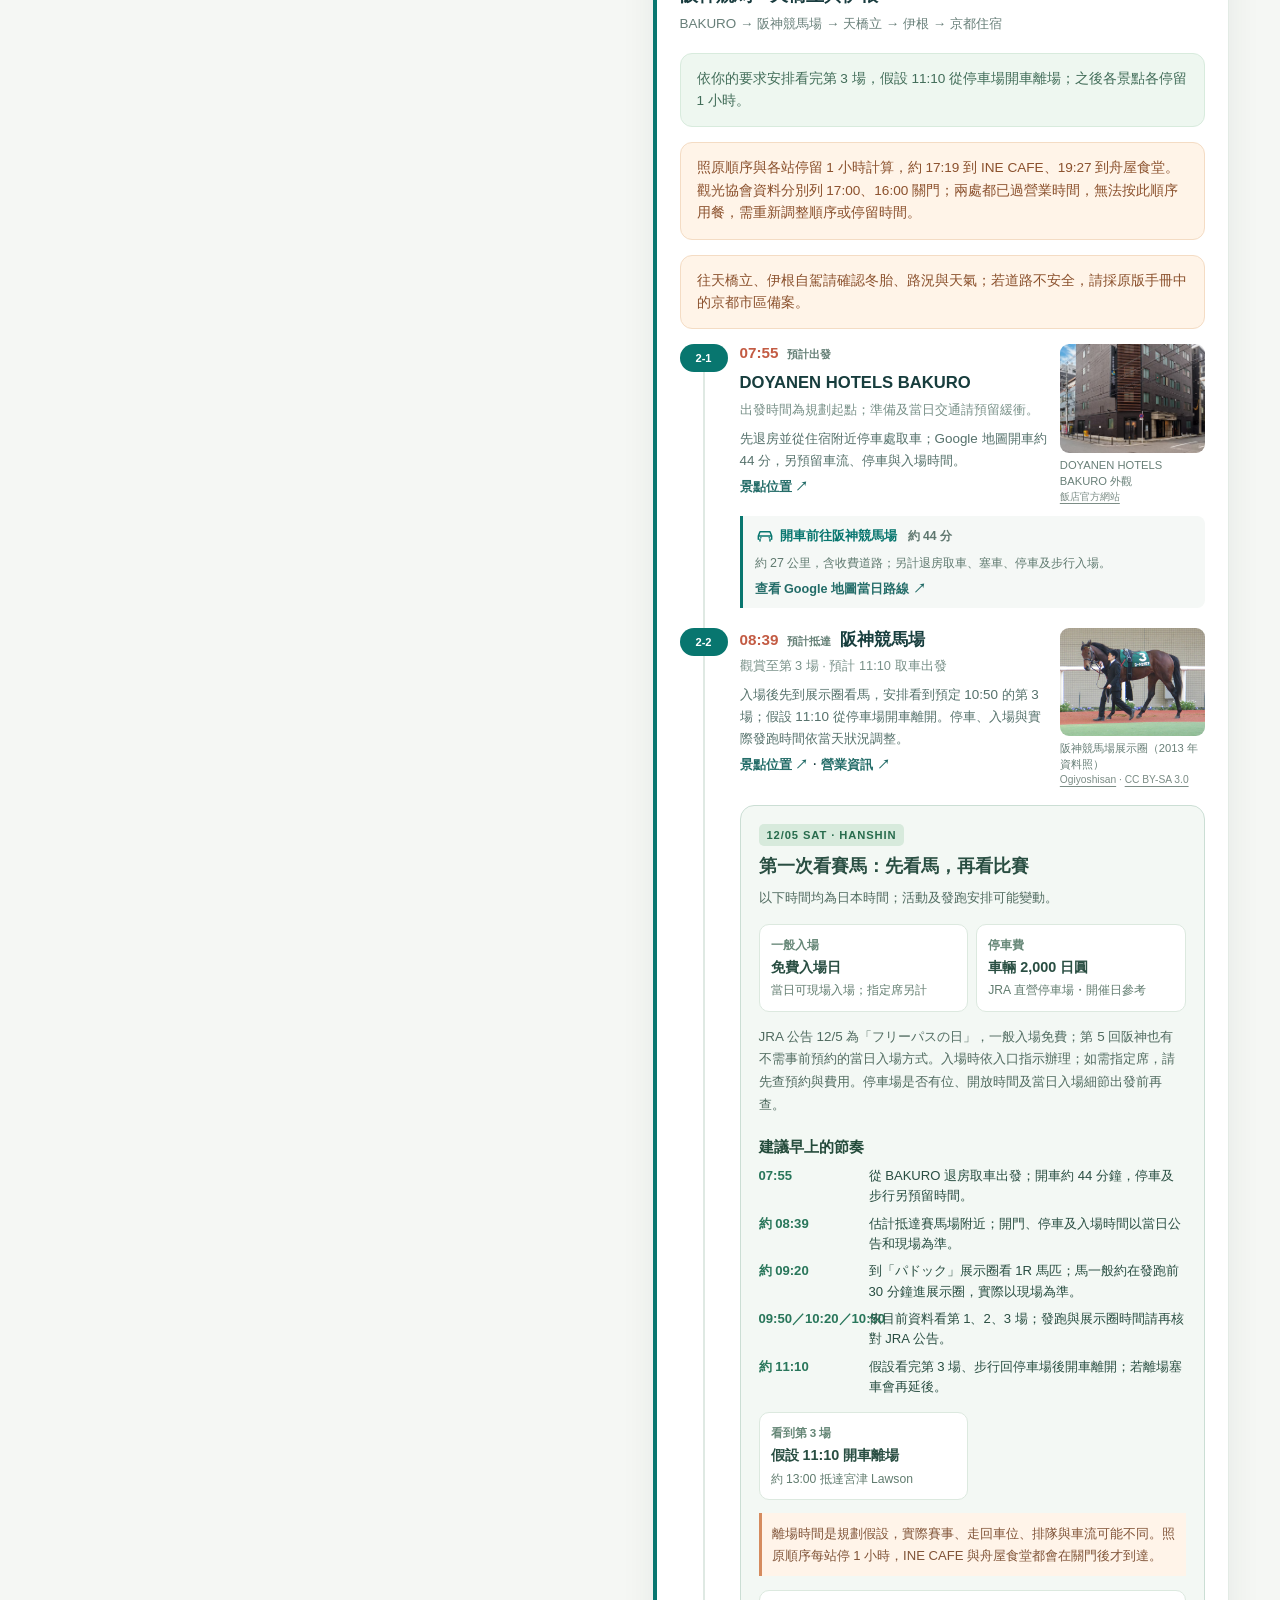
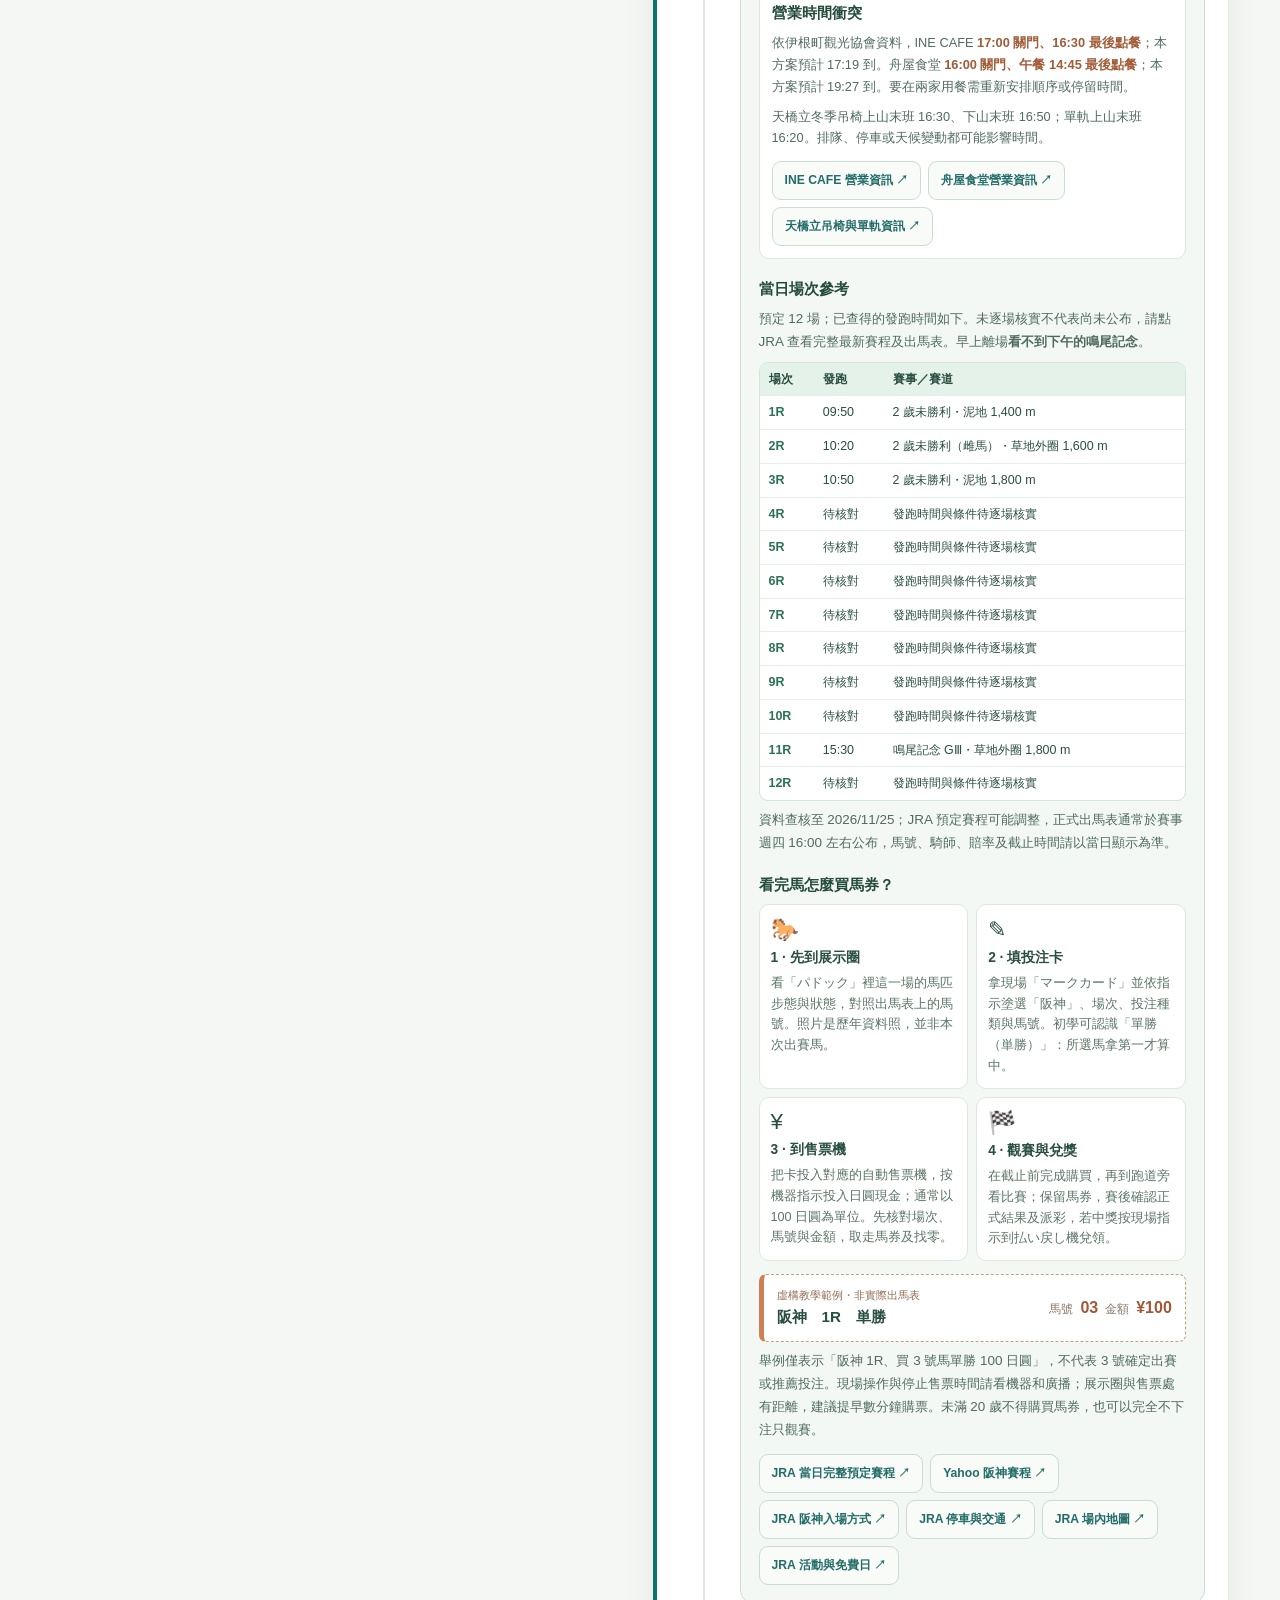
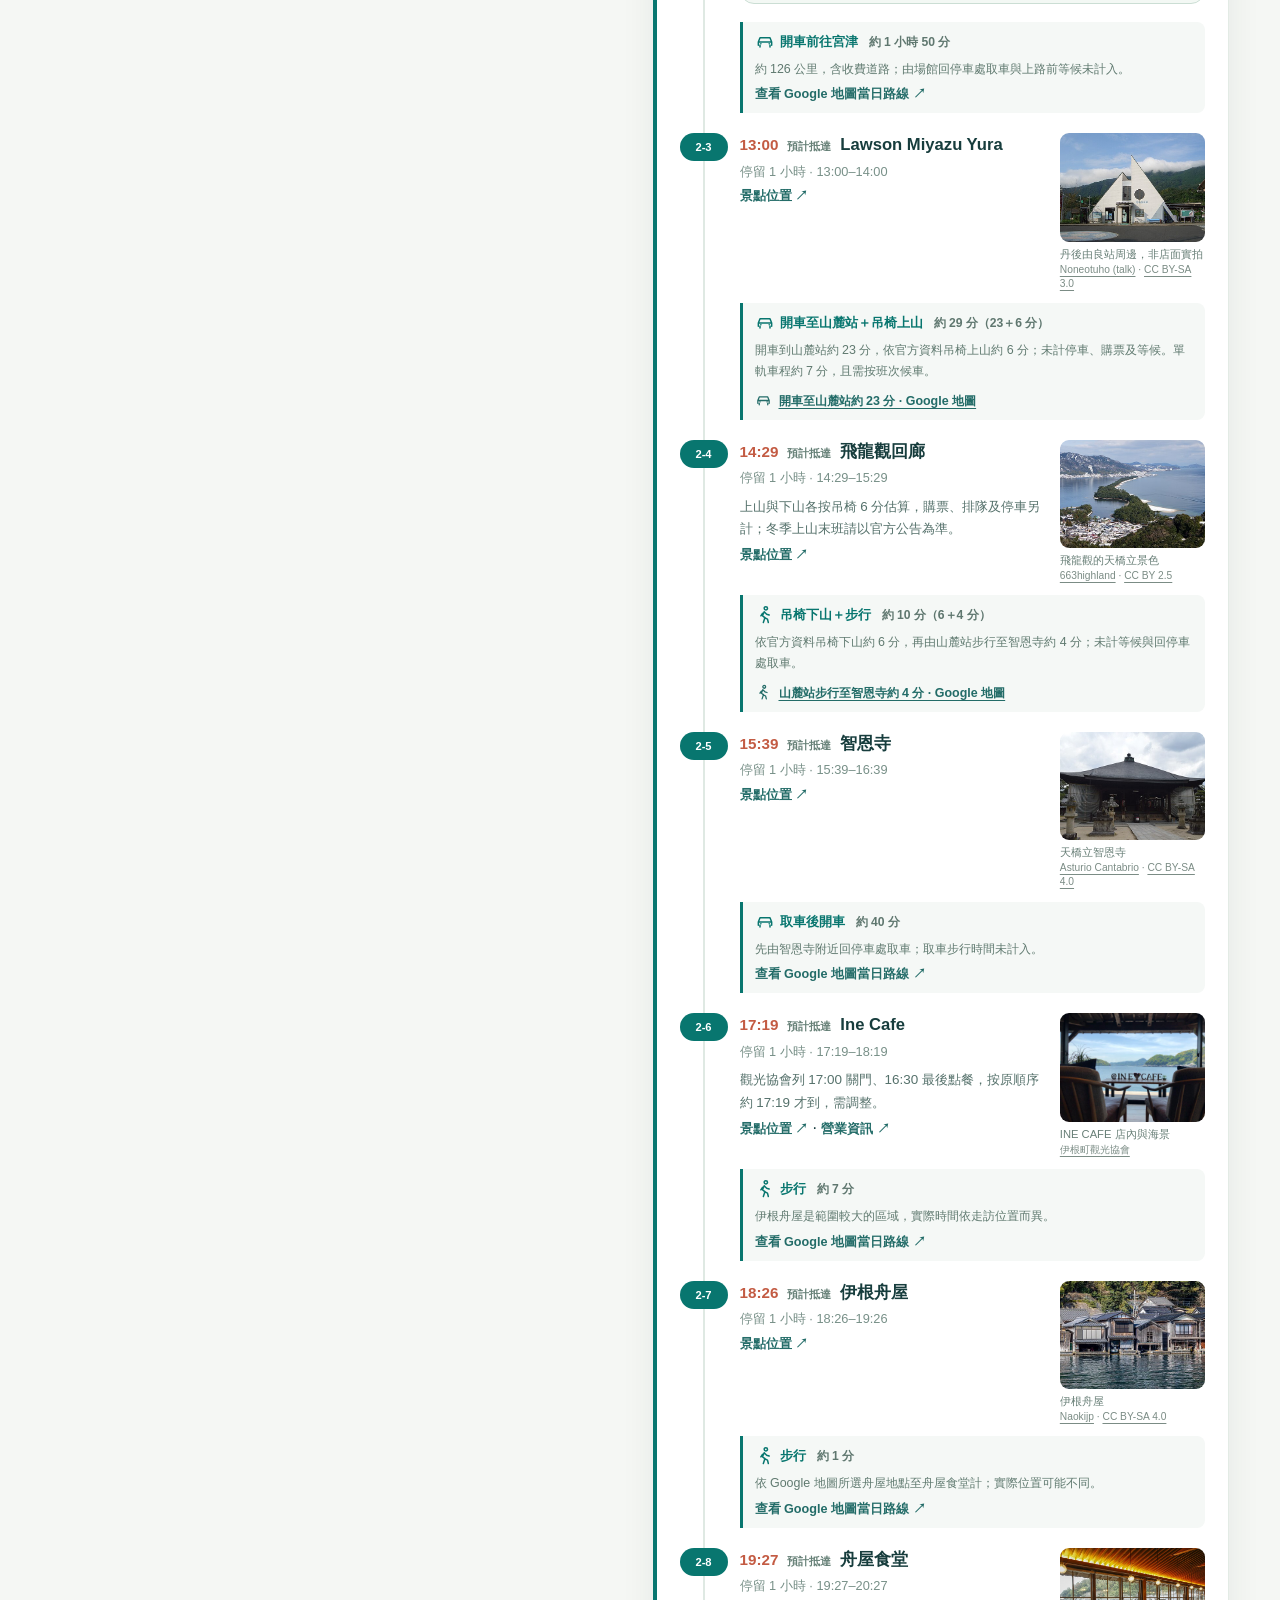
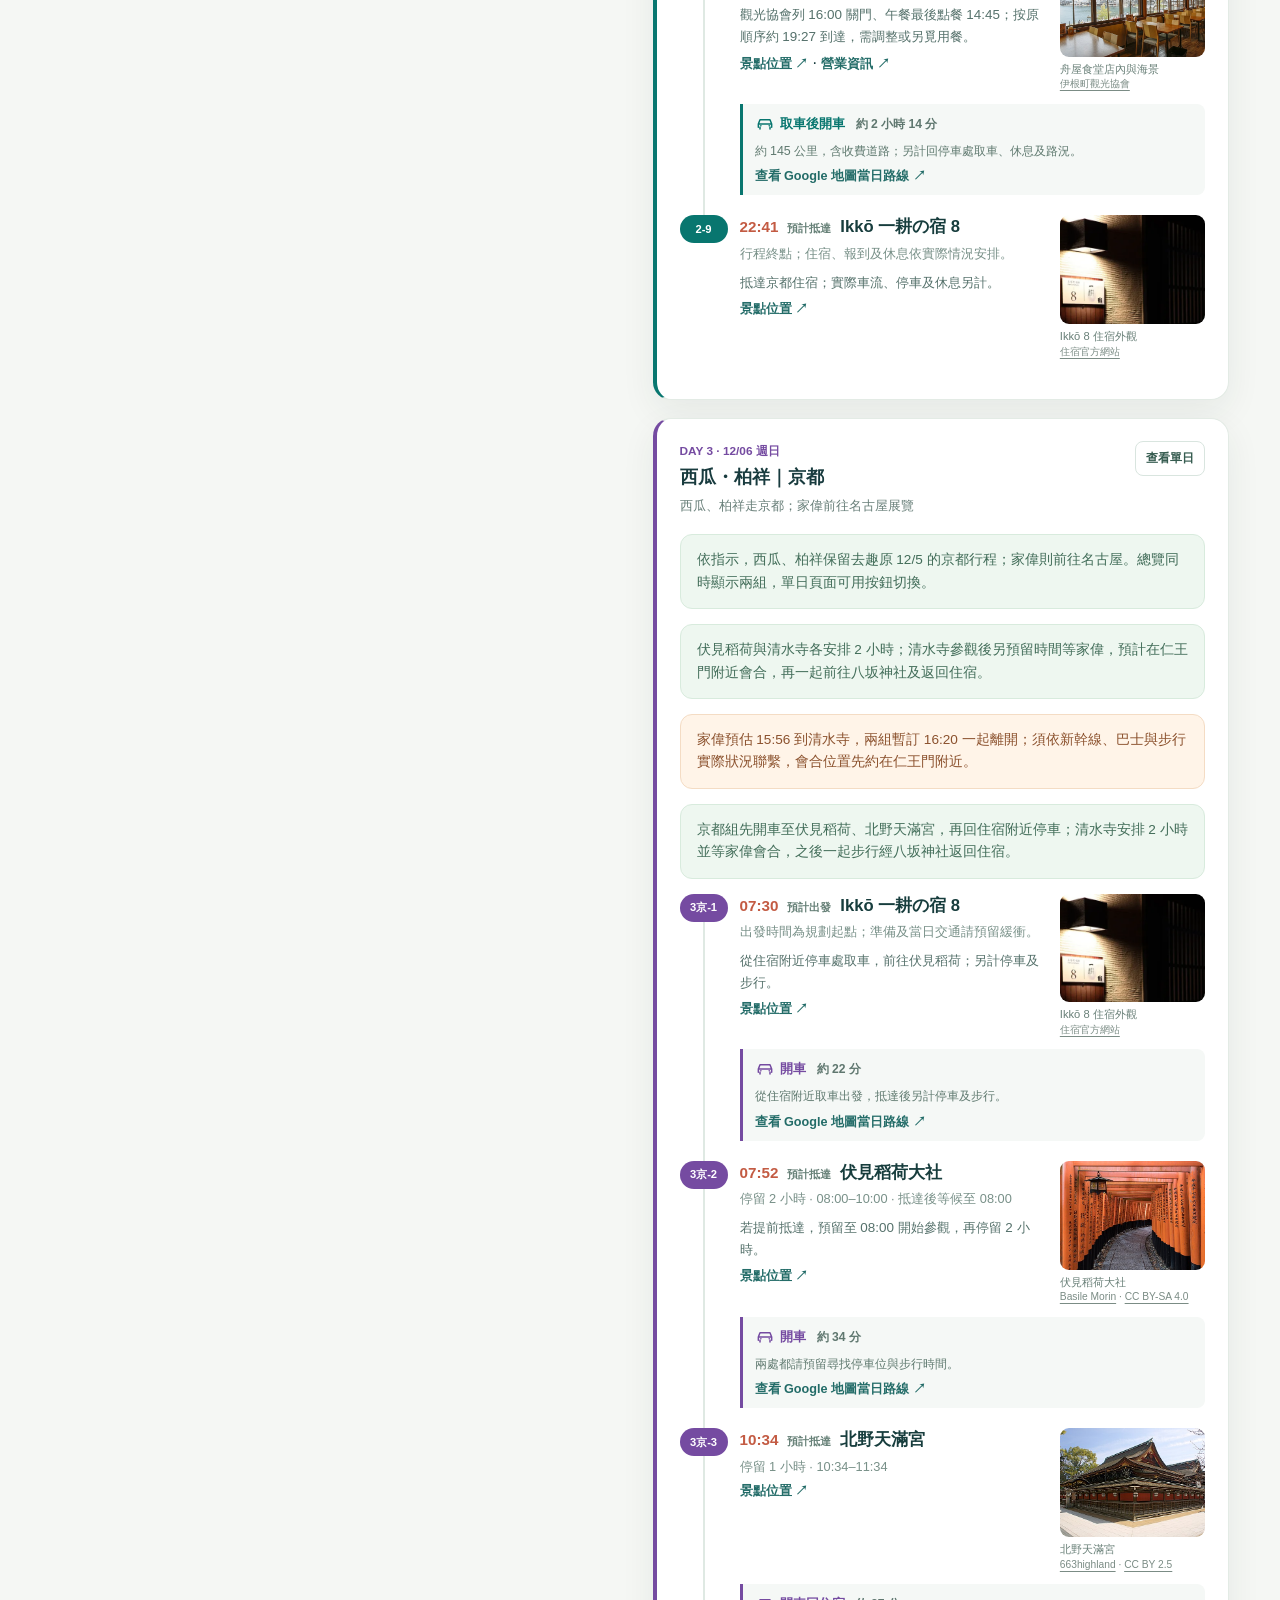
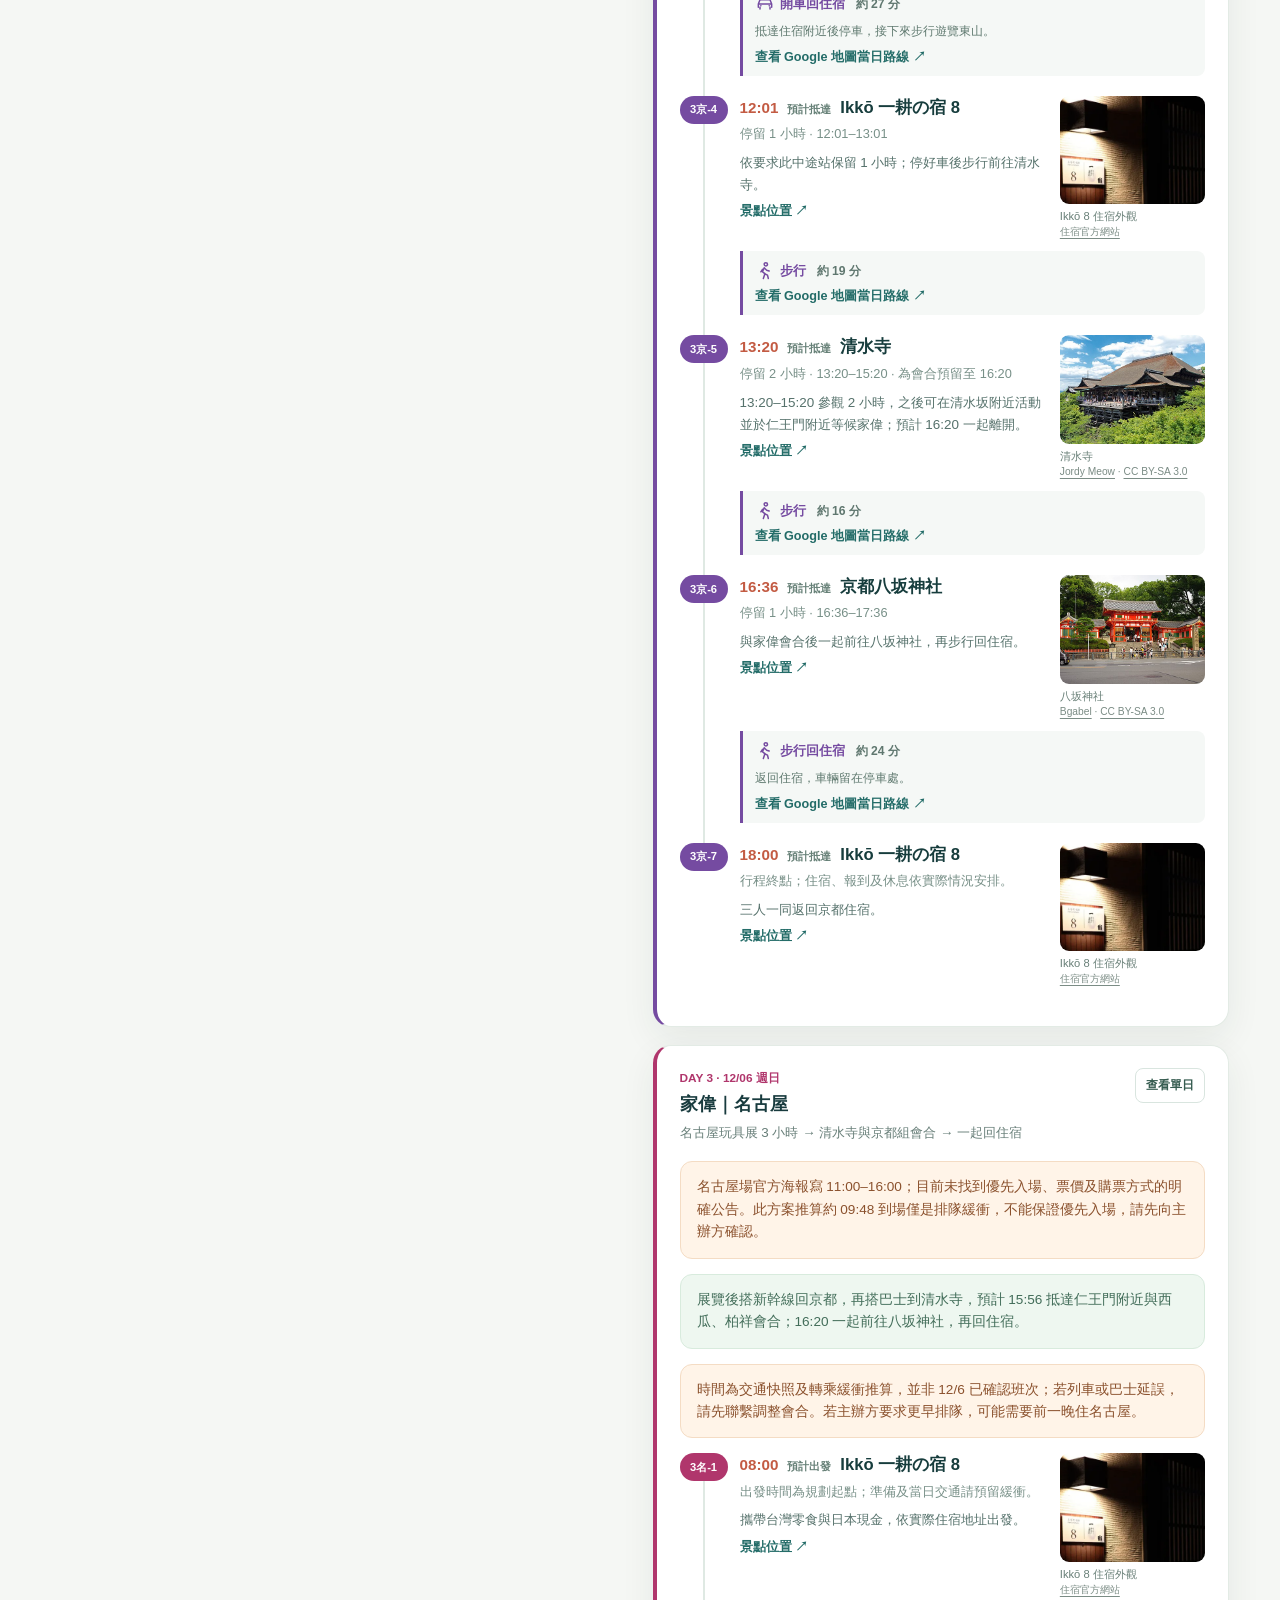
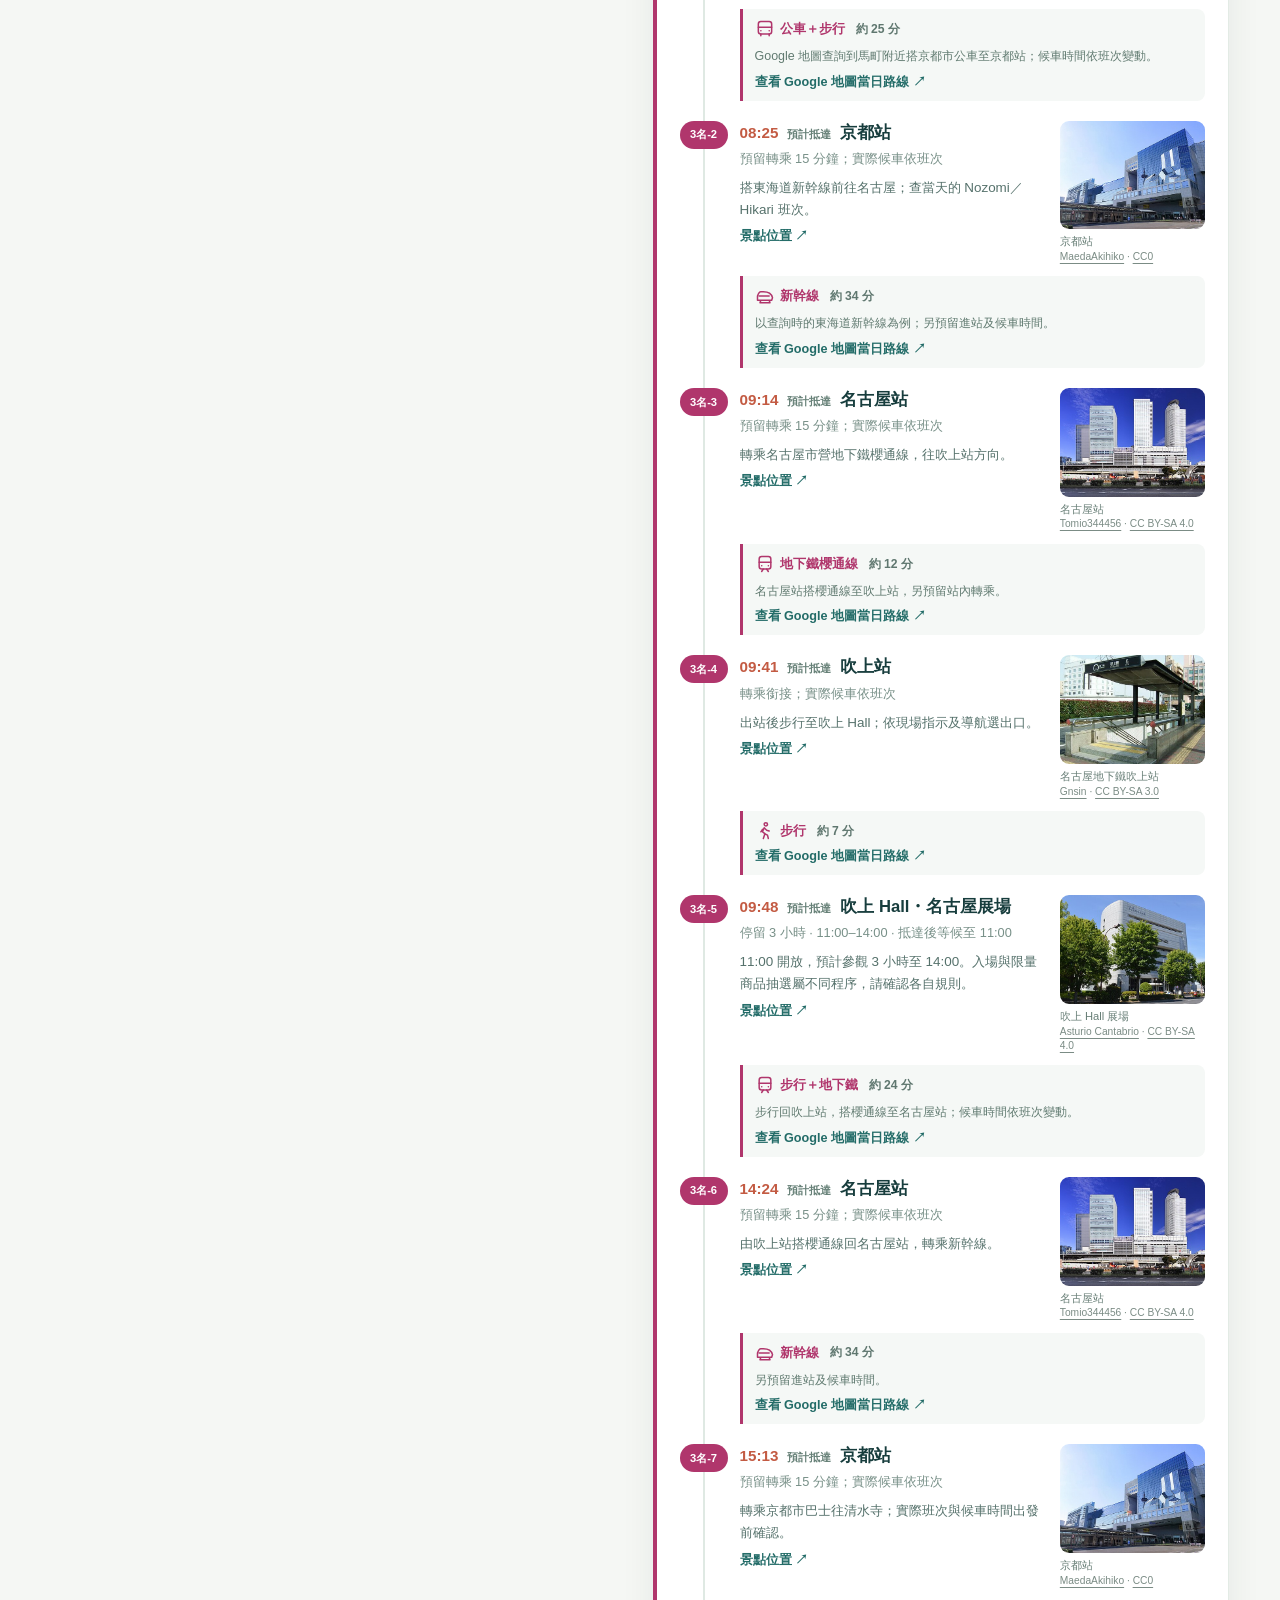
==== commit 425182f7: "Add Nishiki Market and Pokemon Center stops" ====
--- a/kansai.html
+++ b/kansai.html
@@ -8,18 +8,18 @@
   <title>京阪・名古屋旅行手冊 | 2026.12.04—12.09</title>
   <link rel="stylesheet" href="assets/vendor/leaflet/leaflet.css">
   <link rel="stylesheet" href="assets/vendor/maplibre/maplibre-gl.css">
-  <link rel="stylesheet" href="assets/style.css?v=20261126a">
+  <link rel="stylesheet" href="assets/style.css?v=20261127a">
   <script src="assets/vendor/leaflet/leaflet.js" defer></script>
   <script src="assets/vendor/maplibre/maplibre-gl.js" defer></script>
   <script src="assets/vendor/maplibre/leaflet-maplibre-gl.js" defer></script>
   <script src="assets/dealers.js?v=20261124" defer></script>
-  <script src="assets/itinerary.js?v=20261126c" defer></script>
-  <script src="assets/transport.js?v=20261126c" defer></script>
-  <script src="assets/schedule.js?v=20261126c" defer></script>
-  <script src="assets/photos.js?v=20261125i" defer></script>
+  <script src="assets/itinerary.js?v=20261127a" defer></script>
+  <script src="assets/transport.js?v=20261127a" defer></script>
+  <script src="assets/schedule.js?v=20261127a" defer></script>
+  <script src="assets/photos.js?v=20261127a" defer></script>
   <script src="assets/routes.js?v=20261125" defer></script>
-  <script src="assets/routes-extra.js?v=20261126c" defer></script>
-  <script src="assets/app.js?v=20261126c" defer></script>
+  <script src="assets/routes-extra.js?v=20261127a" defer></script>
+  <script src="assets/app.js?v=20261127a" defer></script>
 </head>
 <body>
   <a class="skip-link" href="#main">跳到行程內容</a>
@@ -65,6 +65,13 @@
       <section id="itinerary" class="itinerary" aria-live="polite"></section>
     </div>
 
+    <section class="optional-places" aria-labelledby="optional-places-title">
+      <h2 id="optional-places-title">彈性景點</h2>
+      <article class="optional-place-card">
+        <a href="https://shop.pokemon.co.jp/ja/shop/pokemoncenter-kyoto/" target="_blank" rel="noopener noreferrer" aria-label="查看寶可夢中心京都店官方照片來源"><img src="assets/places/pokemon-kyoto.webp" alt="寶可夢中心京都店，鳳王與皮卡丘展示" loading="lazy"></a>
+        <div><h3>寶可夢中心京都店</h3><a class="text-link" href="https://maps.app.goo.gl/8gTVuiriGgsARZ1c8" target="_blank" rel="noopener noreferrer">查看地圖 ↗</a></div>
+      </article>
+    </section>
     <section class="practical" id="practical" aria-labelledby="practical-title">
       <div class="section-heading"><div><div class="kicker">BEFORE YOU GO</div><h2 id="practical-title">旅程資訊</h2><p>航班、住宿與租車重點，出發前再核對一次。</p></div></div>
       <div class="practical-grid">
--- a/assets/style.css
+++ b/assets/style.css
@@ -87,3 +87,10 @@
 .race-links{display:flex;gap:7px;flex-wrap:wrap;margin-top:12px}.race-links a{font-size:.76rem}
 .stop-time{font-size:.95rem}.stop-meta{line-height:1.55}
 @media(max-width:600px){.race-guide{position:relative;width:calc(100% + 52px);margin-left:-52px;padding:13px}.race-facts,.race-options,.race-steps{grid-template-columns:1fr}.race-morning li{grid-template-columns:1fr;gap:0}.race-table{min-width:0;table-layout:fixed}.race-table th:first-child{width:3.1rem}.race-table th:nth-child(2){width:4rem}.race-table th,.race-table td{padding:7px 5px}}
+
+/* 未排入日期的彈性景點 */
+.optional-places{padding:50px 0 0}.optional-places h2{font-size:1.45rem;margin:0 0 16px}
+.optional-place-card{display:flex;align-items:center;gap:20px;max-width:580px;padding:14px;border:1px solid #e2ebe4;border-radius:15px;background:#fff;box-shadow:var(--shadow)}
+.optional-place-card>a{display:block;width:180px;flex:none}.optional-place-card img{display:block;width:100%;aspect-ratio:4/3;object-fit:cover;border-radius:9px}
+.optional-place-card h3{font-size:1rem;line-height:1.5;margin:0 0 10px}
+@media(max-width:480px){.optional-place-card{gap:14px}.optional-place-card>a{width:120px}.optional-places{padding-top:36px}}
